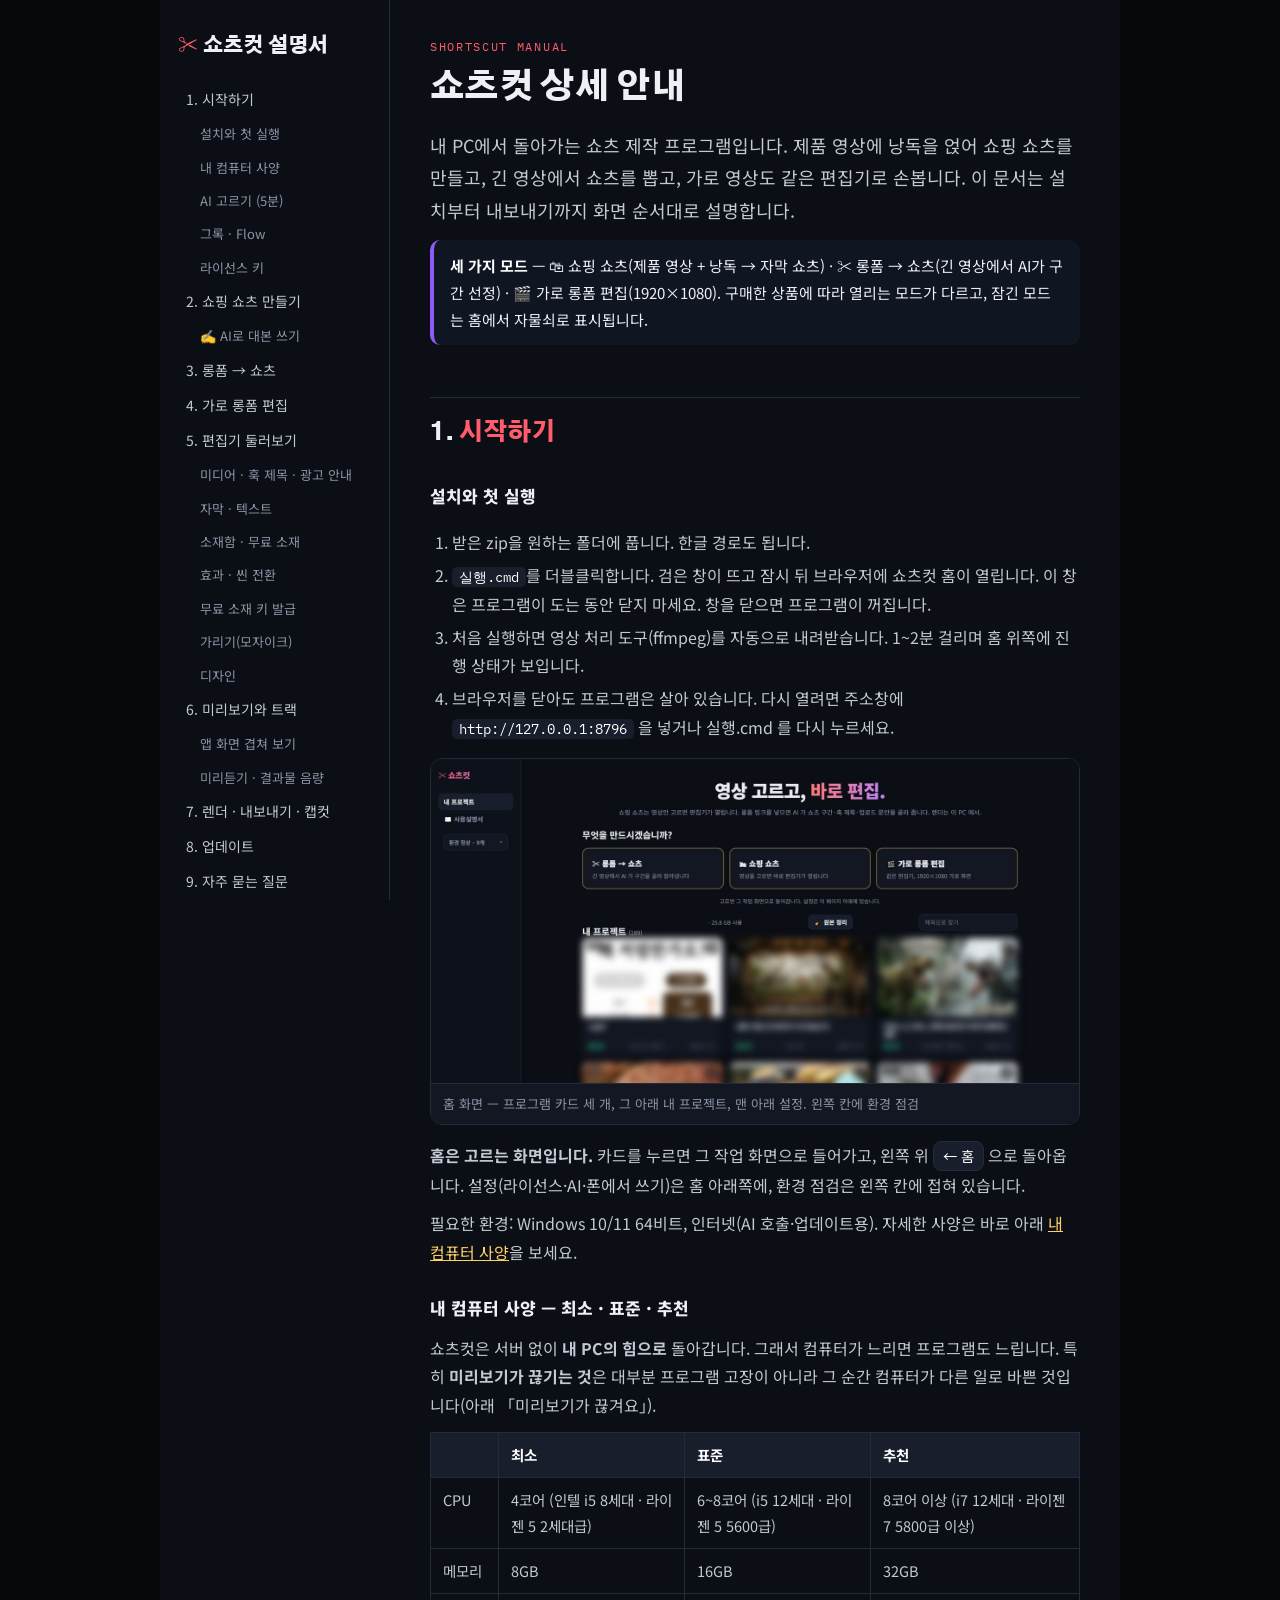
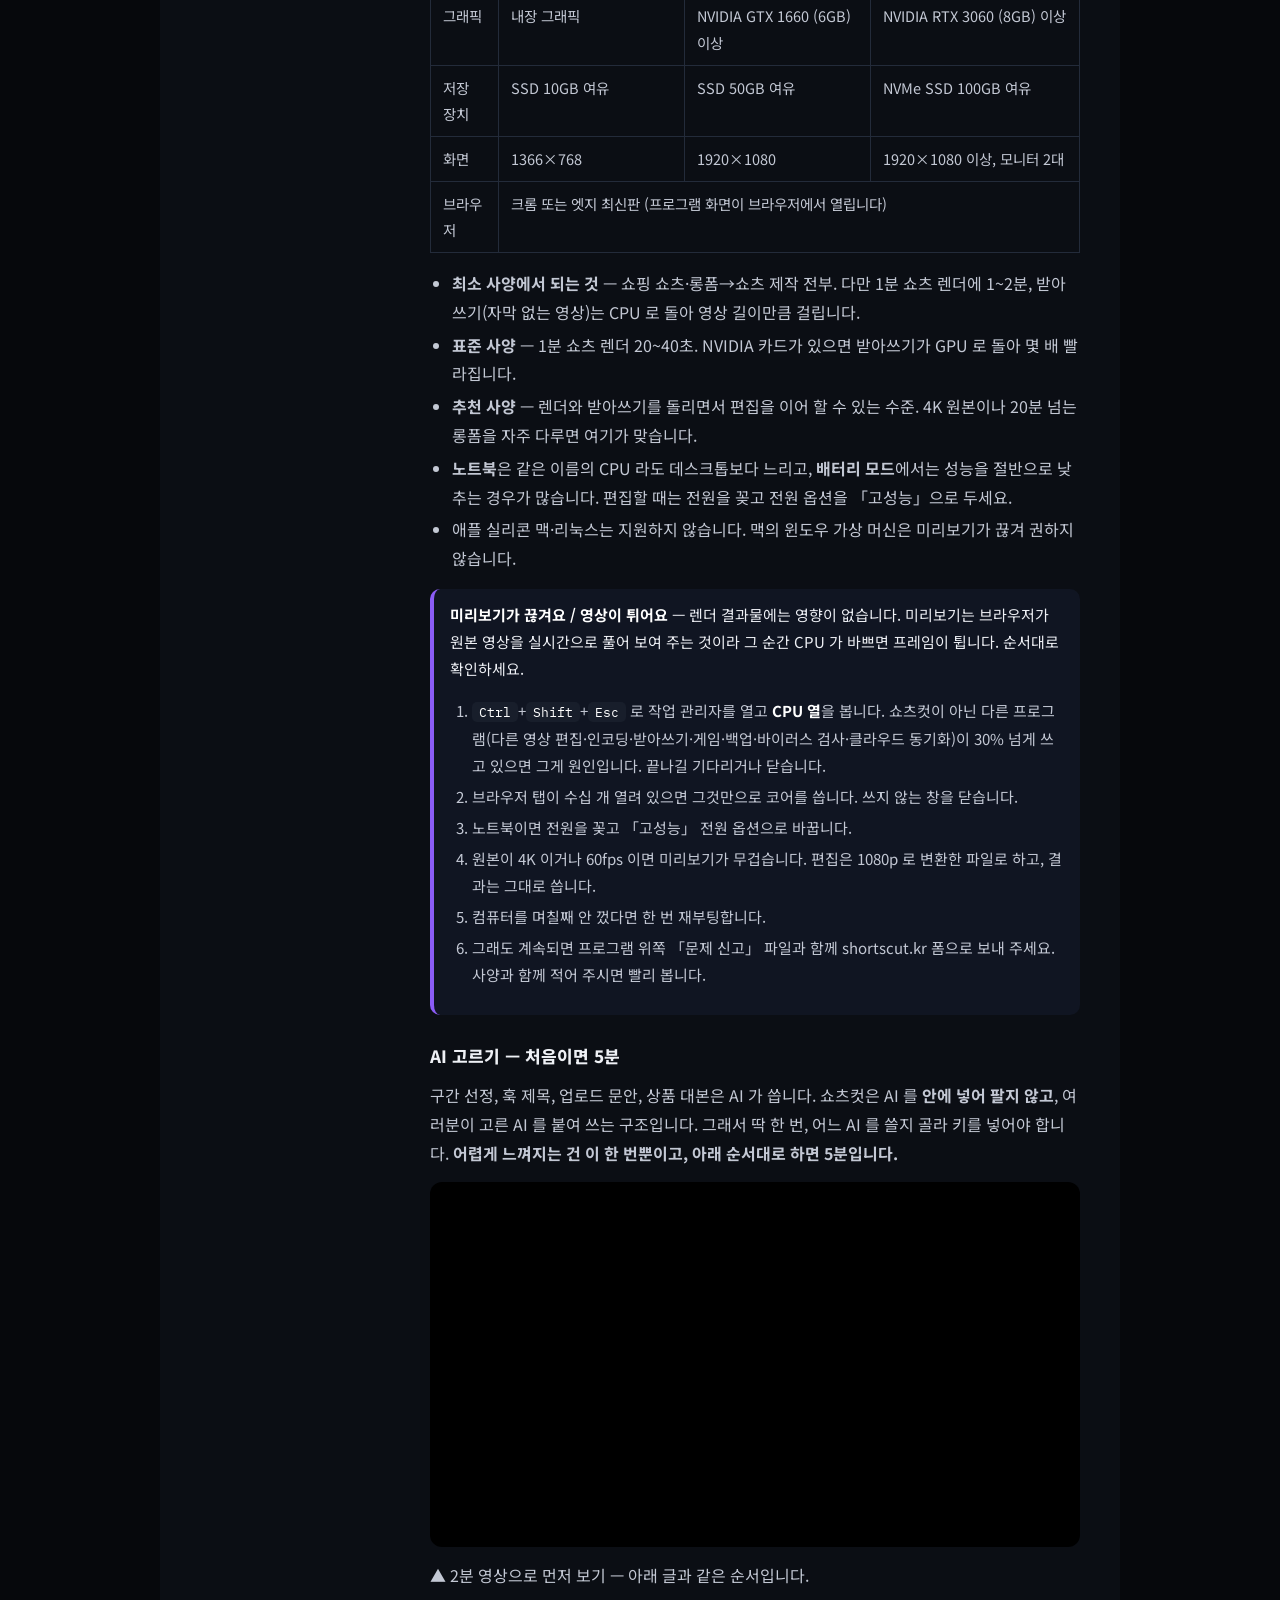
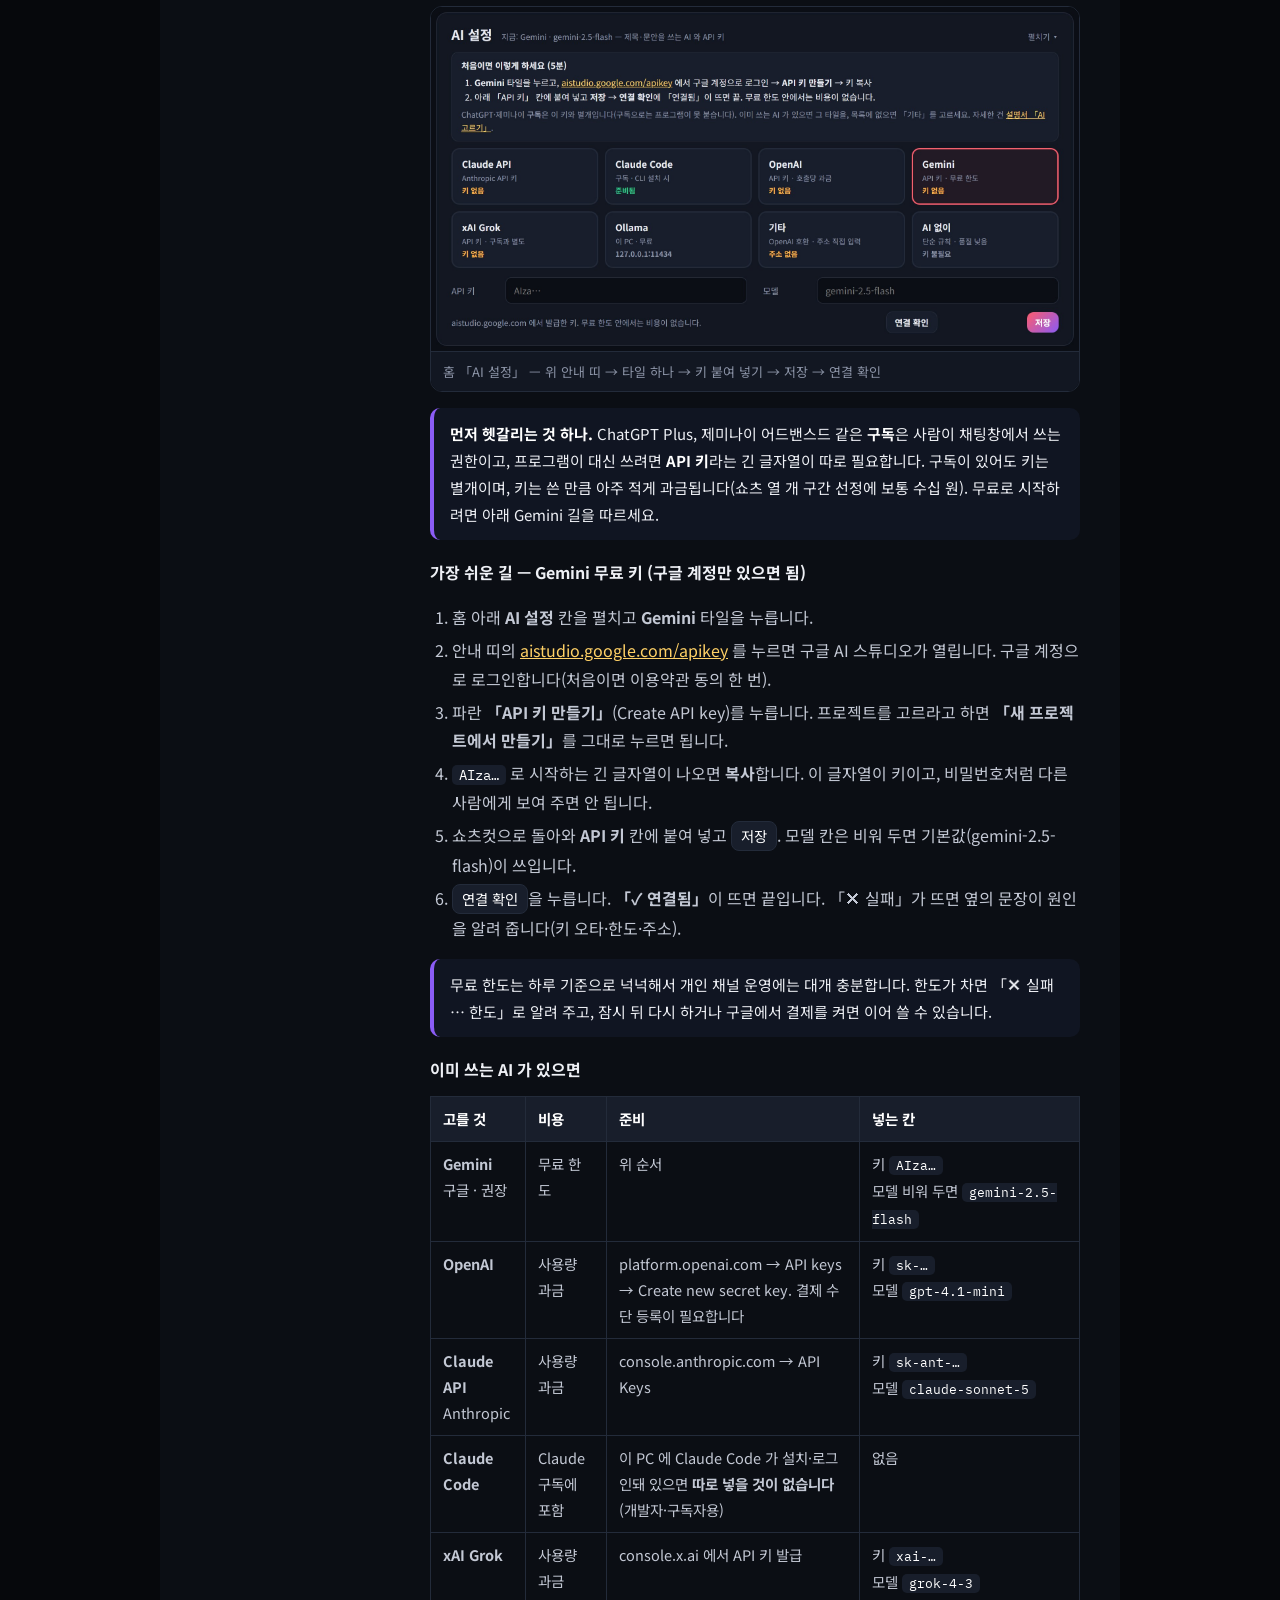
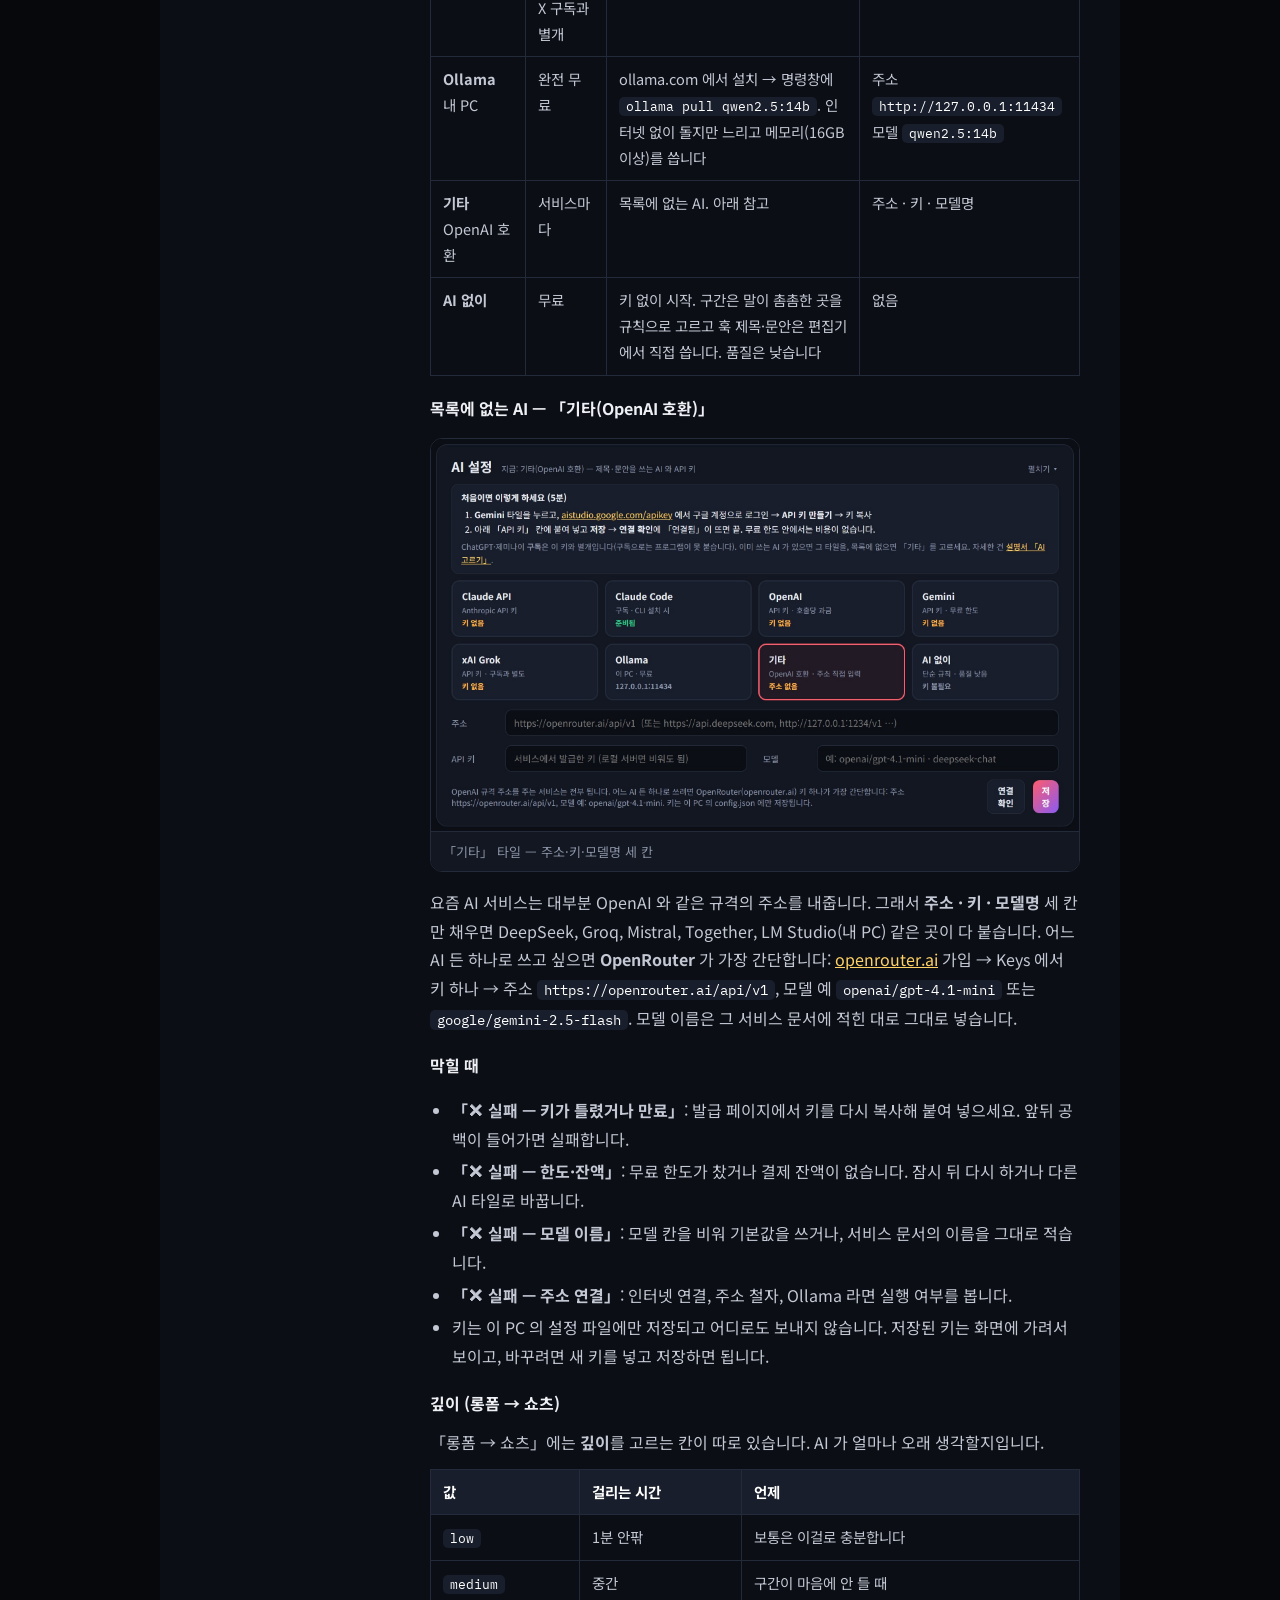
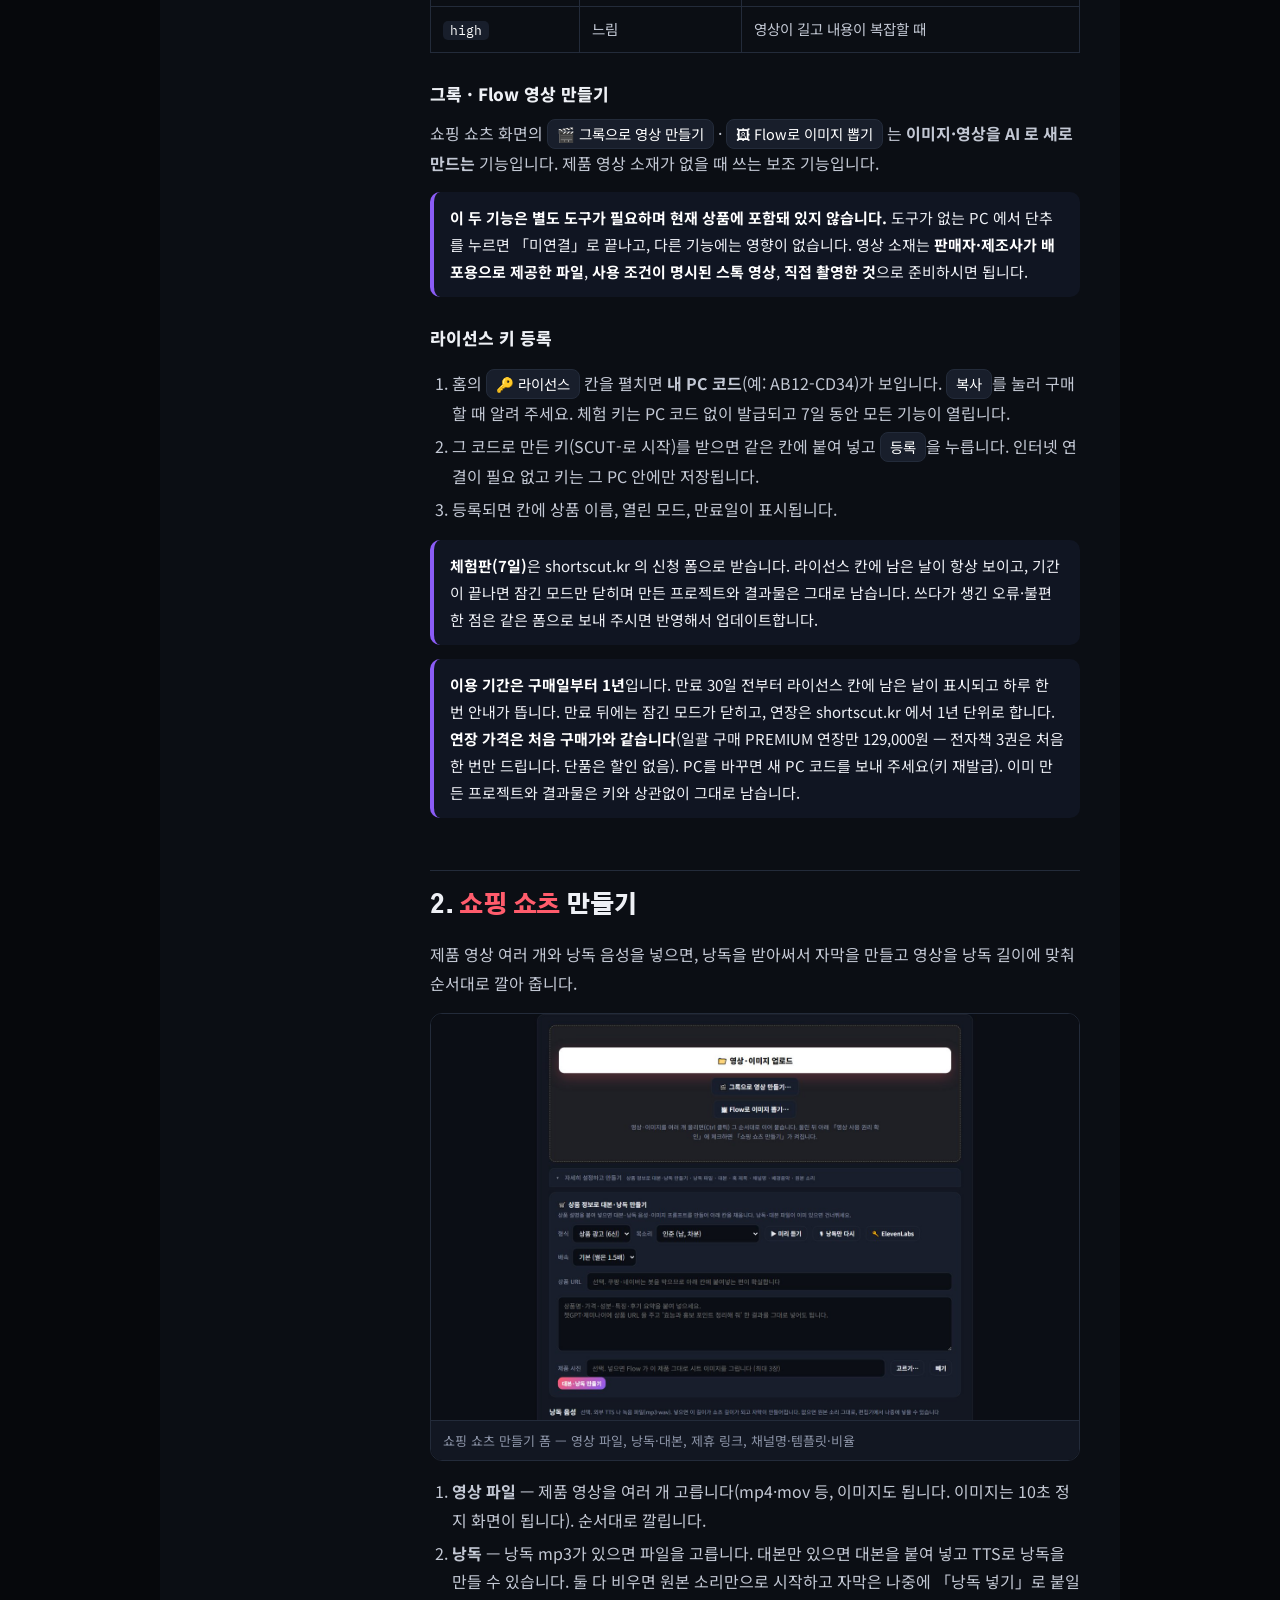
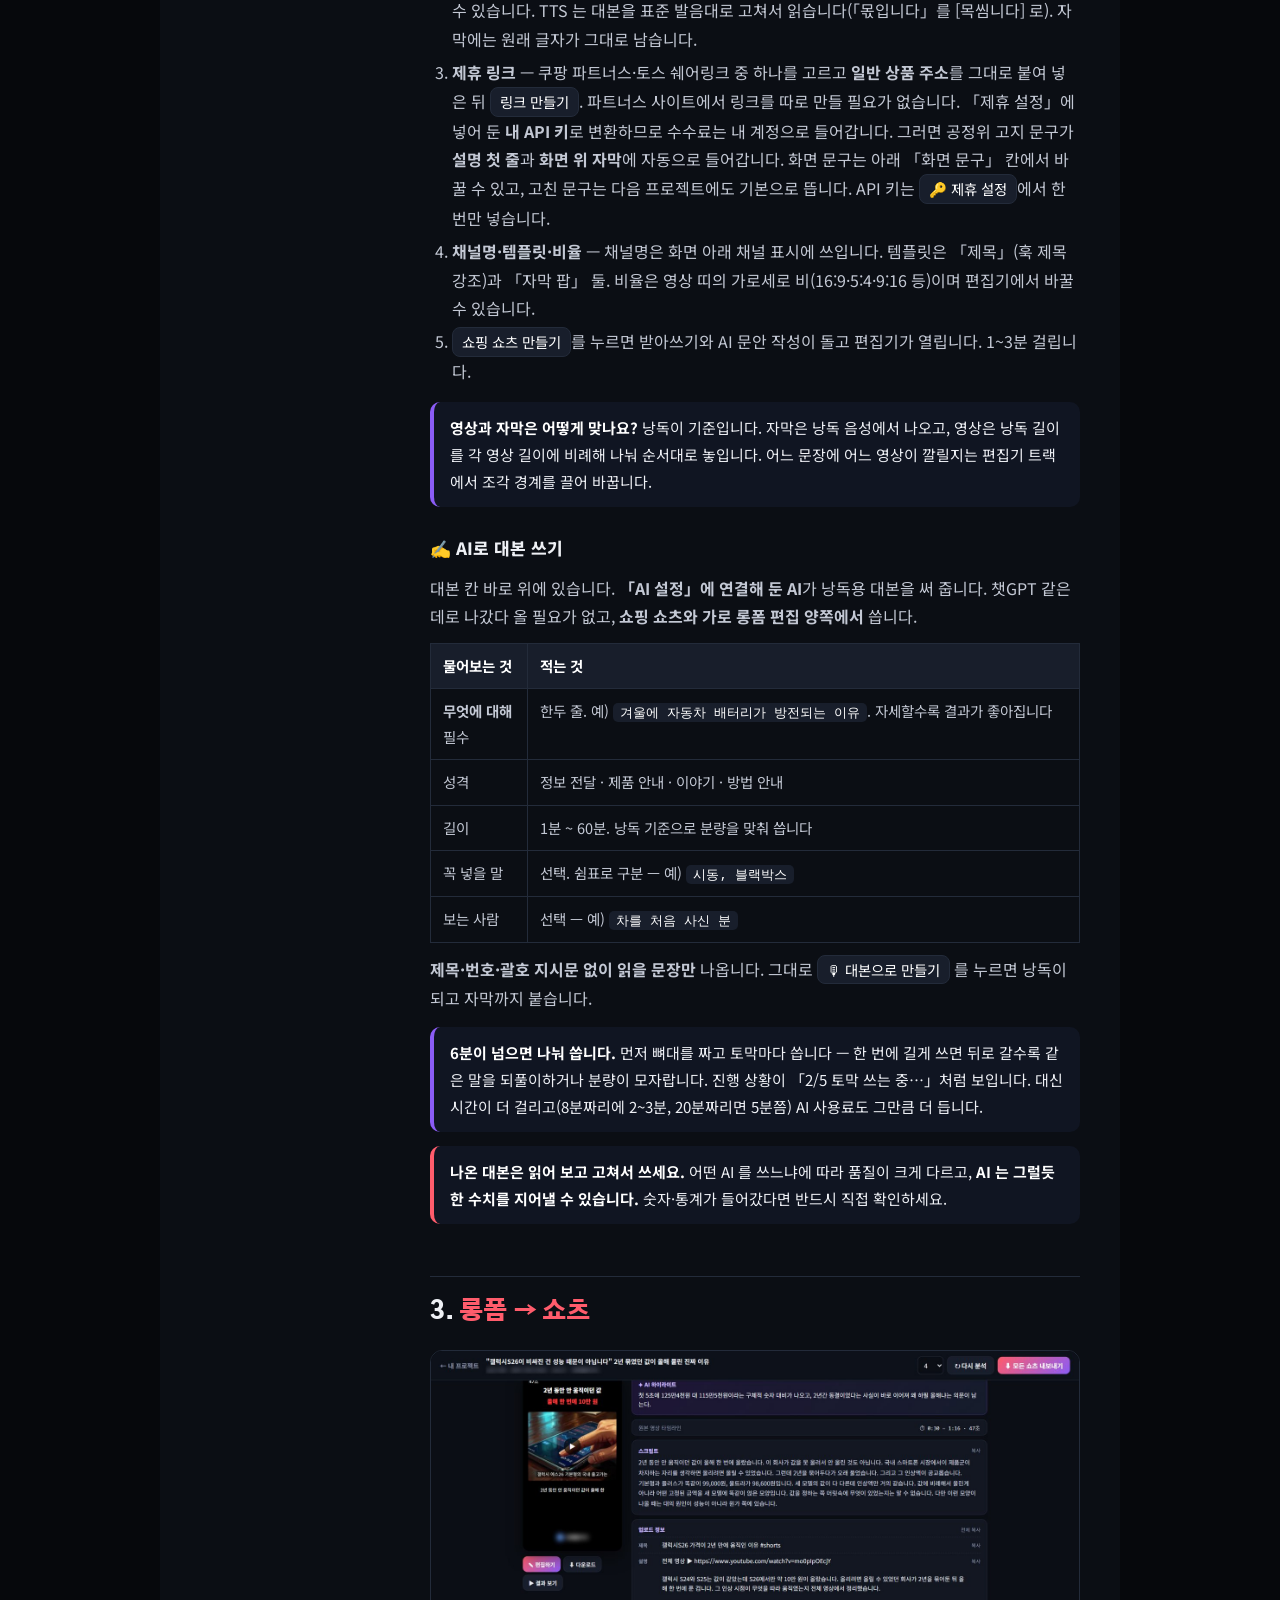
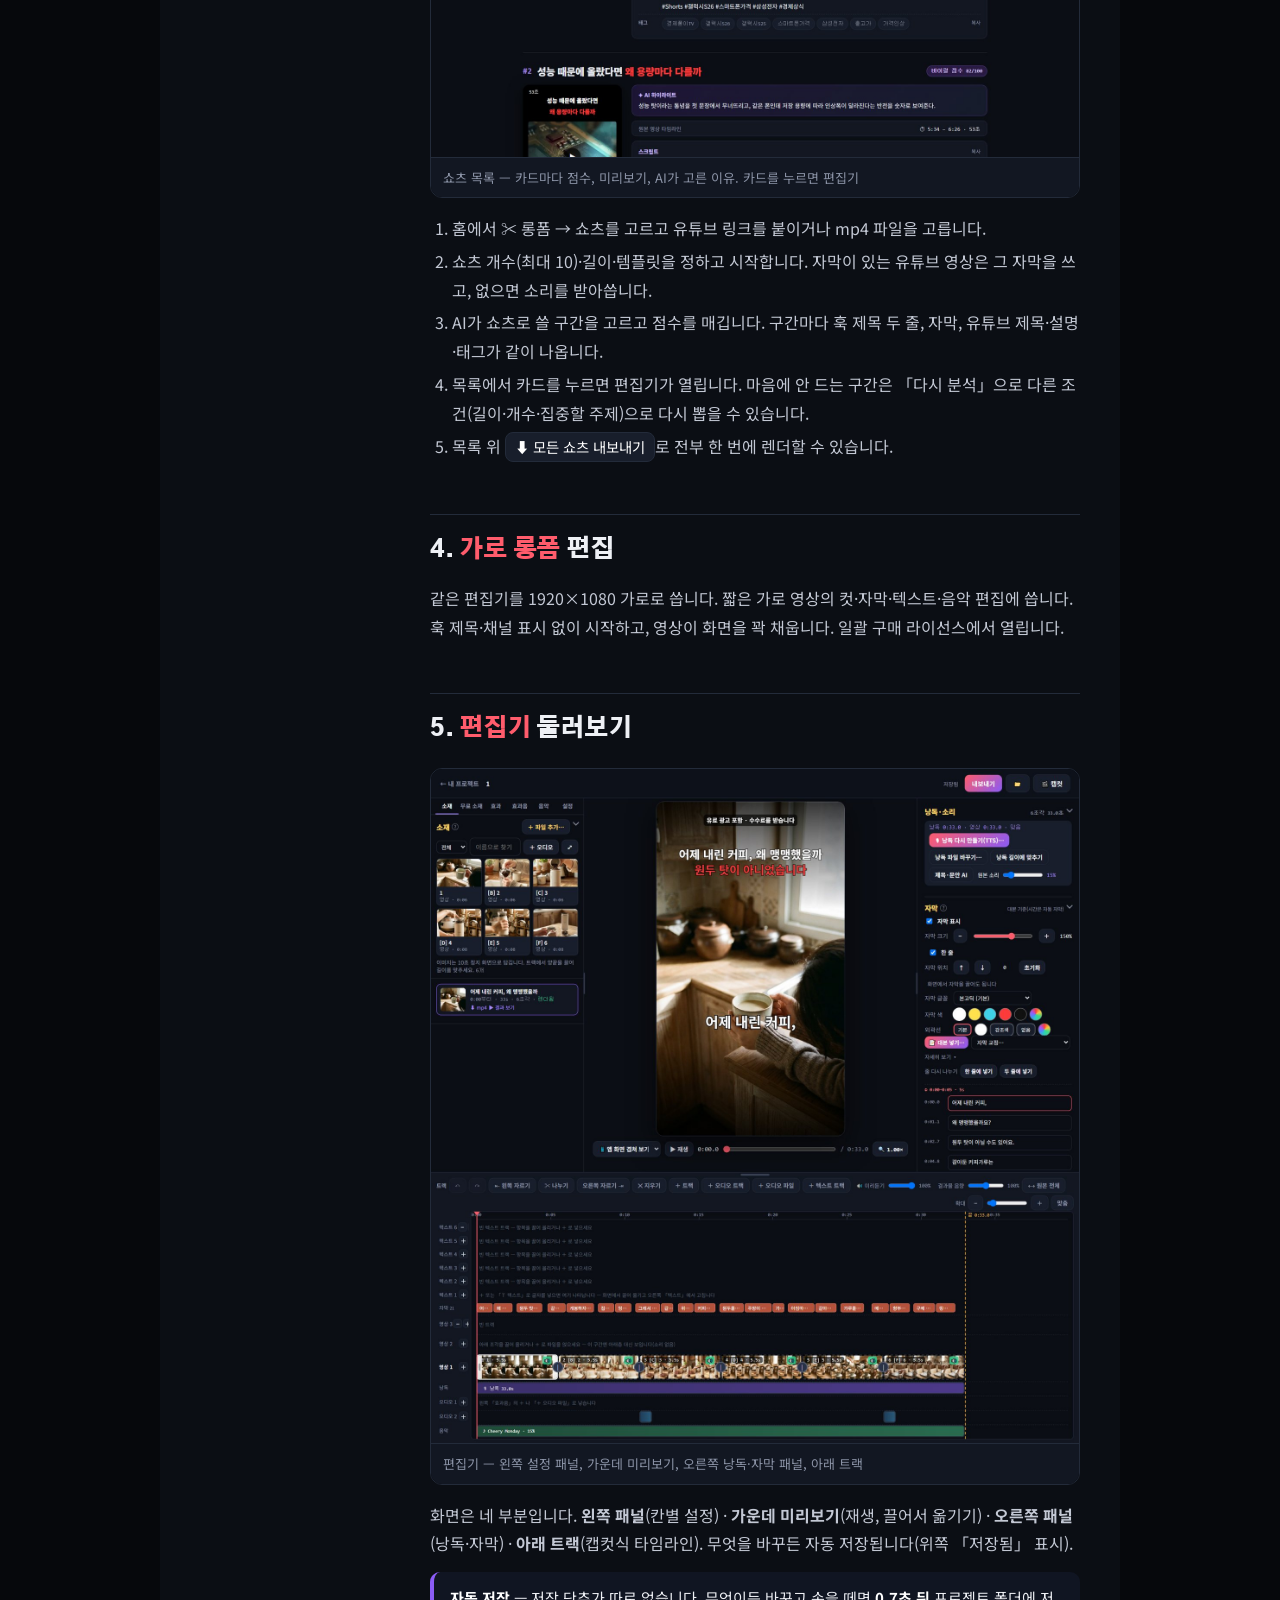
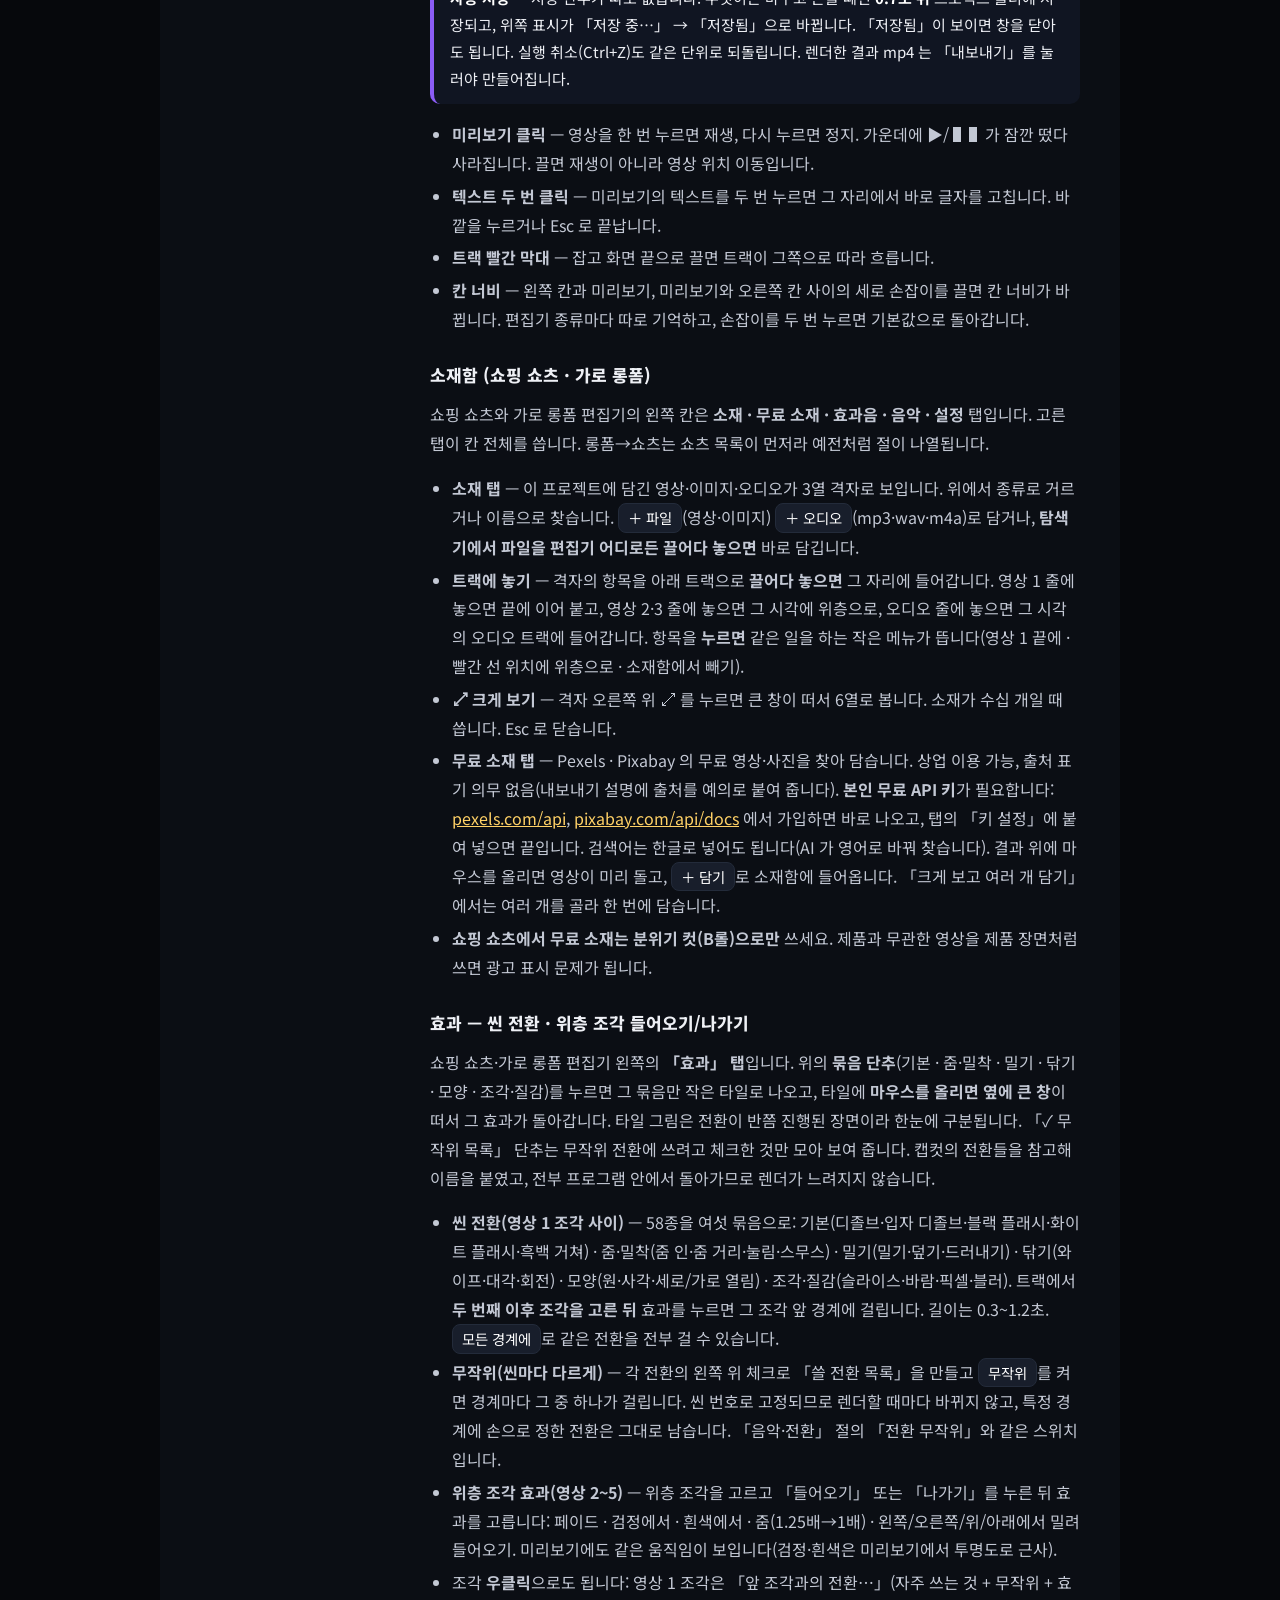
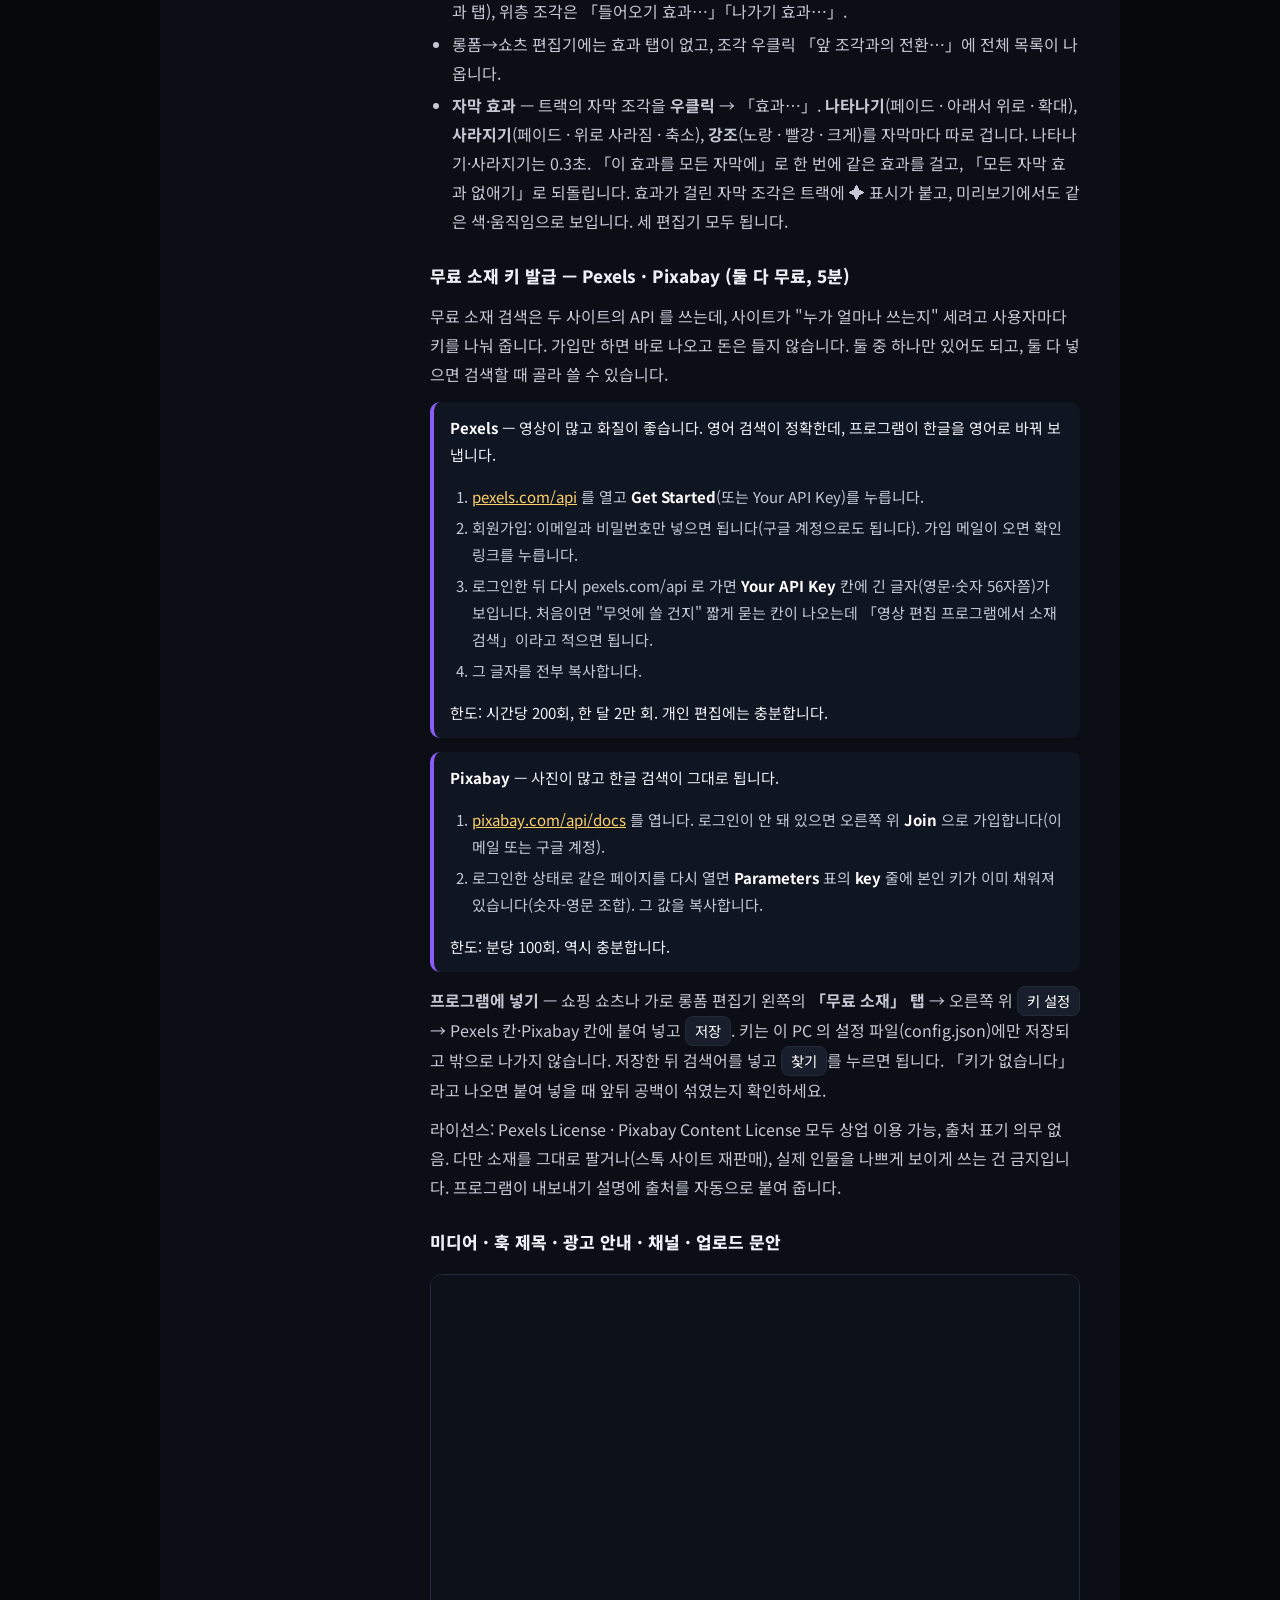
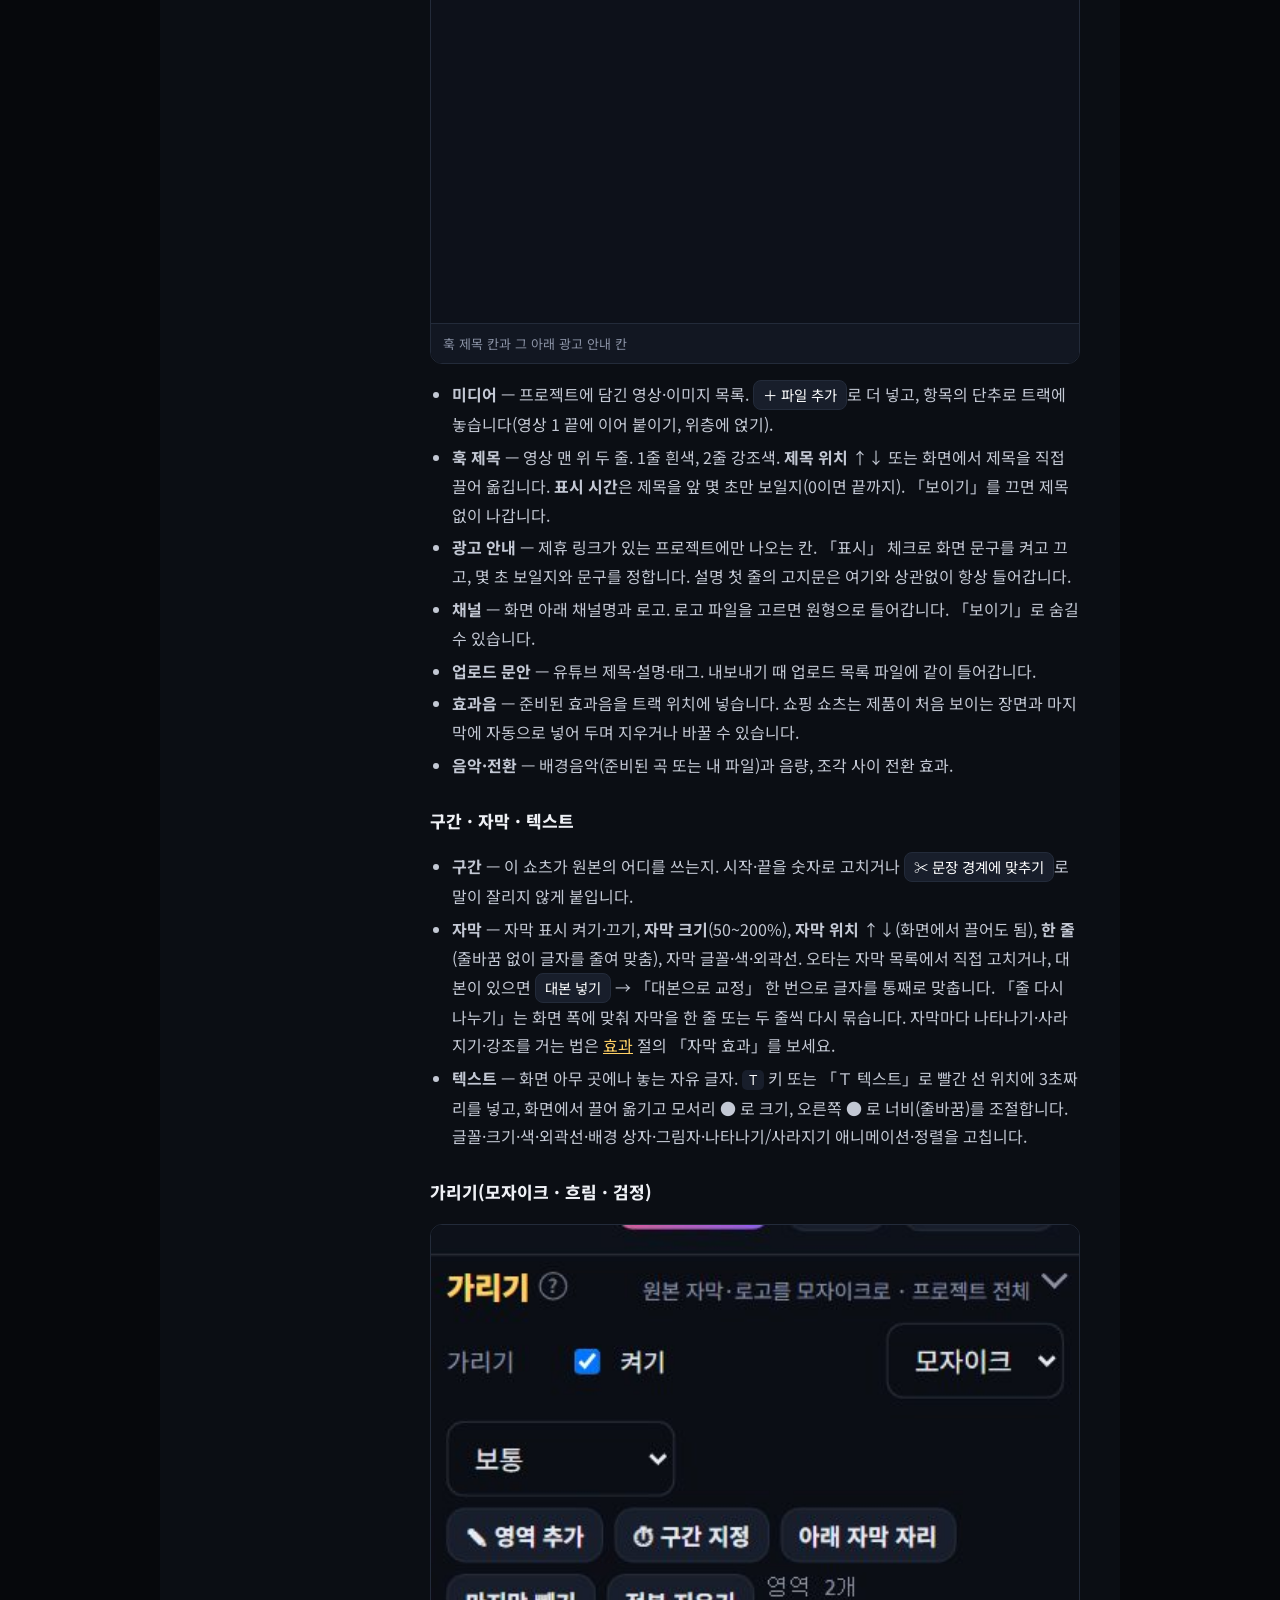
==== guide/index.html @ 068ddcf5 "히어로에 「편집기 열기」 단추(127.0.0.1:8796, 실행 여부 표시) Co-Authored-By: Claude Fable 5.1 <noreply@anthropic.com>" ====
<!doctype html>
<html lang="ko">
<head>
<meta charset="utf-8"><meta name="viewport" content="width=device-width, initial-scale=1"><meta name="google" content="notranslate">
<title>쇼츠컷 설명서 — 설치부터 내보내기까지</title>
<link rel="icon" href="/favicon.ico" sizes="any">
<link rel="icon" type="image/png" sizes="32x32" href="/favicon-32.png">
<link rel="icon" type="image/png" sizes="192x192" href="/icon-192.png">
<link rel="apple-touch-icon" href="/apple-touch-icon.png">
<meta name="description" content="쇼츠컷 ShortsCut 상세 안내. 설치, 라이선스, 쇼핑 쇼츠·롱폼→쇼츠 만들기, 편집기 각 칸, 가리기, 앱 화면 겹쳐 보기, 렌더와 내보내기, 자주 묻는 질문.">
<link rel="canonical" href="https://shortscut.kr/guide/">
<link rel="stylesheet" href="https://fonts.googleapis.com/css2?family=Gothic+A1:wght@800;900&family=Noto+Sans+KR:wght@400;500;700&family=IBM+Plex+Mono:wght@400;500&display=swap">
<style>
:root{--bg:#0b0e14;--bg2:#121722;--bg3:#181e2b;--line:#232b3a;--fg:#eef0f5;--fg2:#c3c8d4;--dim:#8b93a6;--acc:#ff5c6c;--acc2:#8b5cf6;--gold:#ffd166;--ok:#2ecf8e;
--mono:"IBM Plex Mono",Consolas,monospace;--sans:"Noto Sans KR","Malgun Gothic",sans-serif;--disp:"Gothic A1","Noto Sans KR",sans-serif}
*{box-sizing:border-box}body{margin:0;background:#06080c;color:var(--fg);font-family:var(--sans);font-size:16px;line-height:1.8;-webkit-font-smoothing:antialiased}
a{color:var(--gold)}.wrap{max-width:960px;margin:0 auto;background:var(--bg);display:grid;grid-template-columns:230px 1fr;min-height:100vh}
nav{border-right:1px solid var(--line);padding:28px 18px;position:sticky;top:0;height:100vh;overflow:auto;font-size:14px}
nav .brand{font-family:var(--disp);font-weight:900;font-size:20px;margin-bottom:18px}nav .brand i{font-style:normal;color:var(--acc)}
nav a{display:block;color:var(--fg2);text-decoration:none;padding:5px 8px;border-radius:8px}nav a:hover{background:var(--bg3);color:#fff}nav a.sub{padding-left:22px;font-size:13px;color:var(--dim)}
main{padding:36px 40px 80px;min-width:0}h1{font-family:var(--disp);font-size:34px;font-weight:900;letter-spacing:-.02em;margin:0 0 6px}
h2{font-family:var(--disp);font-size:24px;font-weight:900;margin:52px 0 12px;padding-top:14px;border-top:1px solid var(--line);letter-spacing:-.01em}h2 em{font-style:normal;color:var(--acc)}
h3{font-size:17px;font-weight:800;margin:26px 0 8px}p{margin:10px 0;color:var(--fg2)}ul,ol{color:var(--fg2);padding-left:22px}li{margin:4px 0}
.lead{font-size:18px;color:var(--fg2)}.eyebrow{font-family:var(--mono);font-size:12px;letter-spacing:.14em;color:var(--acc);text-transform:uppercase}
.shot{border:1px solid var(--line);border-radius:12px;overflow:hidden;margin:16px 0;background:#000}.shot img{display:block;width:100%}.cap{font-size:13px;color:var(--dim);padding:8px 12px;border-top:1px solid var(--line);background:var(--bg2)}
.note{background:#101522;border-left:4px solid var(--acc2);border-radius:10px;padding:12px 16px;margin:14px 0;font-size:15px}.note.warn{border-left-color:var(--acc)}.note b{color:#fff}
table{border-collapse:collapse;width:100%;font-size:14.5px;margin:12px 0}th,td{border:1px solid var(--line);padding:9px 12px;text-align:left;vertical-align:top}th{background:var(--bg3);color:#fff;font-weight:700}td{color:var(--fg2)}
kbd,code{font-family:var(--mono);font-size:.88em;background:var(--bg3);padding:1px 7px;border-radius:5px;color:#fff}
.btn{display:inline-block;background:var(--bg3);border:1px solid var(--line);border-radius:8px;padding:1px 9px;font-size:.9em;color:#fff;white-space:nowrap}
.foot{margin-top:60px;padding-top:18px;border-top:1px solid var(--line);font-size:13px;color:var(--dim);font-family:var(--mono)}
details{background:var(--bg2);border:1px solid var(--line);border-radius:10px;padding:10px 16px;margin:8px 0}summary{cursor:pointer;font-weight:700;color:#fff}details p{margin:8px 0 2px}
@media(max-width:820px){.wrap{grid-template-columns:1fr}nav{position:static;height:auto;border-right:0;border-bottom:1px solid var(--line)}main{padding:24px 18px 60px}}
</style>
<style>
.legalfoot{margin-top:26px;padding-top:20px;border-top:1px solid #232b3a;
  font:400 13px/1.95 "Noto Sans KR","Malgun Gothic",sans-serif;color:#8b93a6;letter-spacing:0}
.legalfoot b{color:#c3c8d4;font-weight:700}
.legalfoot a{color:#ffd166;text-decoration:none}
.legalfoot a:hover{text-decoration:underline}
.legalfoot .todo{color:#ff8a95;background:rgba(255,92,108,.12);
  border:1px dashed rgba(255,92,108,.5);border-radius:6px;padding:1px 7px;font-size:12px}
</style></head>
<body translate="no"><div class="wrap">
<nav>
  <div class="brand"><i>✂</i> 쇼츠컷 설명서</div>
  <a href="#start">1. 시작하기</a><a class="sub" href="#install">설치와 첫 실행</a><a class="sub" href="#spec">내 컴퓨터 사양</a><a class="sub" href="#ai">AI 고르기 (5분)</a><a class="sub" href="#genai">그록 · Flow</a><a class="sub" href="#license">라이선스 키</a>
  <a href="#shop">2. 쇼핑 쇼츠 만들기</a><a class="sub" href="#scriptai">✍ AI로 대본 쓰기</a>
  <a href="#long">3. 롱폼 → 쇼츠</a>
  <a href="#wide">4. 가로 롱폼 편집</a>
  <a href="#editor">5. 편집기 둘러보기</a><a class="sub" href="#p-media">미디어 · 훅 제목 · 광고 안내</a><a class="sub" href="#p-sub">자막 · 텍스트</a><a class="sub" href="#p-bin">소재함 · 무료 소재</a><a class="sub" href="#p-fx">효과 · 씬 전환</a><a class="sub" href="#stock-key">무료 소재 키 발급</a><a class="sub" href="#p-mask">가리기(모자이크)</a><a class="sub" href="#p-design">디자인</a>
  <a href="#preview">6. 미리보기와 트랙</a><a class="sub" href="#safezone">앱 화면 겹쳐 보기</a><a class="sub" href="#volume">미리듣기 · 결과물 음량</a>
  <a href="#render">7. 렌더 · 내보내기 · 캡컷</a>
  <a href="#update">8. 업데이트</a>
  <a href="#faq">9. 자주 묻는 질문</a>
  <a href="#rules">10. 꼭 지킬 것</a>
  <p style="margin-top:22px"><a href="../">← 쇼츠컷 소개로</a></p>
</nav>
<main>
<div class="eyebrow">ShortsCut Manual</div>
<h1>쇼츠컷 상세 안내</h1>
<p class="lead">내 PC에서 돌아가는 쇼츠 제작 프로그램입니다. 제품 영상에 낭독을 얹어 쇼핑 쇼츠를 만들고, 긴 영상에서 쇼츠를 뽑고, 가로 영상도 같은 편집기로 손봅니다. 이 문서는 설치부터 내보내기까지 화면 순서대로 설명합니다.</p>
<div class="note"><b>세 가지 모드</b> — 🛍 쇼핑 쇼츠(제품 영상 + 낭독 → 자막 쇼츠) · ✂ 롱폼 → 쇼츠(긴 영상에서 AI가 구간 선정) · 🎬 가로 롱폼 편집(1920×1080). 구매한 상품에 따라 열리는 모드가 다르고, 잠긴 모드는 홈에서 자물쇠로 표시됩니다.</div>

<h2 id="start">1. <em>시작하기</em></h2>
<h3 id="install">설치와 첫 실행</h3>
<ol>
<li>받은 zip을 원하는 폴더에 풉니다. 한글 경로도 됩니다.</li>
<li><code>실행.cmd</code>를 더블클릭합니다. 검은 창이 뜨고 잠시 뒤 브라우저에 쇼츠컷 홈이 열립니다. 이 창은 프로그램이 도는 동안 닫지 마세요. 창을 닫으면 프로그램이 꺼집니다.</li>
<li>처음 실행하면 영상 처리 도구(ffmpeg)를 자동으로 내려받습니다. 1~2분 걸리며 홈 위쪽에 진행 상태가 보입니다.</li>
<li>브라우저를 닫아도 프로그램은 살아 있습니다. 다시 열려면 주소창에 <code>http://127.0.0.1:8796</code> 을 넣거나 실행.cmd 를 다시 누르세요.</li>
</ol>
<div class="shot"><img src="img/01_home.jpg" alt="홈 화면 — 프로그램 카드 세 개, 그 아래 내 프로젝트, 맨 아래 설정. 왼쪽 칸에 환경 점검" loading="lazy"><div class="cap">홈 화면 — 프로그램 카드 세 개, 그 아래 내 프로젝트, 맨 아래 설정. 왼쪽 칸에 환경 점검</div></div>
<p><b>홈은 고르는 화면입니다.</b> 카드를 누르면 그 작업 화면으로 들어가고, 왼쪽 위 <span class="btn">← 홈</span> 으로 돌아옵니다. 설정(라이선스·AI·폰에서 쓰기)은 홈 아래쪽에, 환경 점검은 왼쪽 칸에 접혀 있습니다.</p>
<p>필요한 환경: Windows 10/11 64비트, 인터넷(AI 호출·업데이트용). 자세한 사양은 바로 아래 <a href="#spec">내 컴퓨터 사양</a>을 보세요.</p>

<h3 id="spec">내 컴퓨터 사양 — 최소 · 표준 · 추천</h3>
<p>쇼츠컷은 서버 없이 <b>내 PC의 힘으로</b> 돌아갑니다. 그래서 컴퓨터가 느리면 프로그램도 느립니다. 특히 <b>미리보기가 끊기는 것</b>은 대부분 프로그램 고장이 아니라 그 순간 컴퓨터가 다른 일로 바쁜 것입니다(아래 「미리보기가 끊겨요」).</p>
<table>
<tr><th></th><th>최소</th><th>표준</th><th>추천</th></tr>
<tr><td>CPU</td><td>4코어 (인텔 i5 8세대 · 라이젠 5 2세대급)</td><td>6~8코어 (i5 12세대 · 라이젠 5 5600급)</td><td>8코어 이상 (i7 12세대 · 라이젠 7 5800급 이상)</td></tr>
<tr><td>메모리</td><td>8GB</td><td>16GB</td><td>32GB</td></tr>
<tr><td>그래픽</td><td>내장 그래픽</td><td>NVIDIA GTX 1660 (6GB) 이상</td><td>NVIDIA RTX 3060 (8GB) 이상</td></tr>
<tr><td>저장 장치</td><td>SSD 10GB 여유</td><td>SSD 50GB 여유</td><td>NVMe SSD 100GB 여유</td></tr>
<tr><td>화면</td><td>1366×768</td><td>1920×1080</td><td>1920×1080 이상, 모니터 2대</td></tr>
<tr><td>브라우저</td><td colspan="3">크롬 또는 엣지 최신판 (프로그램 화면이 브라우저에서 열립니다)</td></tr>
</table>
<ul>
<li><b>최소 사양에서 되는 것</b> — 쇼핑 쇼츠·롱폼→쇼츠 제작 전부. 다만 1분 쇼츠 렌더에 1~2분, 받아쓰기(자막 없는 영상)는 CPU 로 돌아 영상 길이만큼 걸립니다.</li>
<li><b>표준 사양</b> — 1분 쇼츠 렌더 20~40초. NVIDIA 카드가 있으면 받아쓰기가 GPU 로 돌아 몇 배 빨라집니다.</li>
<li><b>추천 사양</b> — 렌더와 받아쓰기를 돌리면서 편집을 이어 할 수 있는 수준. 4K 원본이나 20분 넘는 롱폼을 자주 다루면 여기가 맞습니다.</li>
<li><b>노트북</b>은 같은 이름의 CPU 라도 데스크톱보다 느리고, <b>배터리 모드</b>에서는 성능을 절반으로 낮추는 경우가 많습니다. 편집할 때는 전원을 꽂고 전원 옵션을 「고성능」으로 두세요.</li>
<li>애플 실리콘 맥·리눅스는 지원하지 않습니다. 맥의 윈도우 가상 머신은 미리보기가 끊겨 권하지 않습니다.</li>
</ul>
<div class="note"><b>미리보기가 끊겨요 / 영상이 튀어요</b> — 렌더 결과물에는 영향이 없습니다. 미리보기는 브라우저가 원본 영상을 실시간으로 풀어 보여 주는 것이라 그 순간 CPU 가 바쁘면 프레임이 튑니다. 순서대로 확인하세요.
<ol>
<li><kbd>Ctrl</kbd>+<kbd>Shift</kbd>+<kbd>Esc</kbd> 로 작업 관리자를 열고 <b>CPU 열</b>을 봅니다. 쇼츠컷이 아닌 다른 프로그램(다른 영상 편집·인코딩·받아쓰기·게임·백업·바이러스 검사·클라우드 동기화)이 30% 넘게 쓰고 있으면 그게 원인입니다. 끝나길 기다리거나 닫습니다.</li>
<li>브라우저 탭이 수십 개 열려 있으면 그것만으로 코어를 씁니다. 쓰지 않는 창을 닫습니다.</li>
<li>노트북이면 전원을 꽂고 「고성능」 전원 옵션으로 바꿉니다.</li>
<li>원본이 4K 이거나 60fps 이면 미리보기가 무겁습니다. 편집은 1080p 로 변환한 파일로 하고, 결과는 그대로 씁니다.</li>
<li>컴퓨터를 며칠째 안 껐다면 한 번 재부팅합니다.</li>
<li>그래도 계속되면 프로그램 위쪽 「문제 신고」 파일과 함께 shortscut.kr 폼으로 보내 주세요. 사양과 함께 적어 주시면 빨리 봅니다.</li>
</ol></div>

<h3 id="ai">AI 고르기 — 처음이면 5분</h3>
<p>구간 선정, 훅 제목, 업로드 문안, 상품 대본은 AI 가 씁니다. 쇼츠컷은 AI 를 <b>안에 넣어 팔지 않고</b>, 여러분이 고른 AI 를 붙여 쓰는 구조입니다. 그래서 딱 한 번, 어느 AI 를 쓸지 골라 키를 넣어야 합니다. <b>어렵게 느껴지는 건 이 한 번뿐이고, 아래 순서대로 하면 5분입니다.</b></p>
<div style="aspect-ratio:16/9;max-width:860px;border-radius:12px;overflow:hidden;background:#000;margin:14px 0"><iframe src="https://www.youtube-nocookie.com/embed/_qJywpuD7jU?rel=0" title="AI 설정, 처음이면 5분" loading="lazy" allow="accelerometer; autoplay; clipboard-write; encrypted-media; gyroscope; picture-in-picture" allowfullscreen style="width:100%;height:100%;border:0;display:block"></iframe></div>
<p class="small dim">▲ 2분 영상으로 먼저 보기 — 아래 글과 같은 순서입니다.</p>
<div class="shot"><img src="img/09_ai.jpg" alt="홈 「AI 설정」 — 위 안내 띠 → 타일 하나 → 키 붙여 넣기 → 저장 → 연결 확인" loading="lazy"><div class="cap">홈 「AI 설정」 — 위 안내 띠 → 타일 하나 → 키 붙여 넣기 → 저장 → 연결 확인</div></div>

<div class="note"><b>먼저 헷갈리는 것 하나.</b> ChatGPT Plus, 제미나이 어드밴스드 같은 <b>구독</b>은 사람이 채팅창에서 쓰는 권한이고, 프로그램이 대신 쓰려면 <b>API 키</b>라는 긴 글자열이 따로 필요합니다. 구독이 있어도 키는 별개이며, 키는 쓴 만큼 아주 적게 과금됩니다(쇼츠 열 개 구간 선정에 보통 수십 원). 무료로 시작하려면 아래 Gemini 길을 따르세요.</div>

<h4 style="margin:18px 0 6px">가장 쉬운 길 — Gemini 무료 키 (구글 계정만 있으면 됨)</h4>
<ol>
<li>홈 아래 <b>AI 설정</b> 칸을 펼치고 <b>Gemini</b> 타일을 누릅니다.</li>
<li>안내 띠의 <a href="https://aistudio.google.com/apikey" target="_blank" rel="noopener">aistudio.google.com/apikey</a> 를 누르면 구글 AI 스튜디오가 열립니다. 구글 계정으로 로그인합니다(처음이면 이용약관 동의 한 번).</li>
<li>파란 <b>「API 키 만들기」</b>(Create API key)를 누릅니다. 프로젝트를 고르라고 하면 <b>「새 프로젝트에서 만들기」</b>를 그대로 누르면 됩니다.</li>
<li><code>AIza…</code> 로 시작하는 긴 글자열이 나오면 <b>복사</b>합니다. 이 글자열이 키이고, 비밀번호처럼 다른 사람에게 보여 주면 안 됩니다.</li>
<li>쇼츠컷으로 돌아와 <b>API 키</b> 칸에 붙여 넣고 <span class="btn">저장</span>. 모델 칸은 비워 두면 기본값(gemini-2.5-flash)이 쓰입니다.</li>
<li><span class="btn">연결 확인</span>을 누릅니다. <b>「✓ 연결됨」</b>이 뜨면 끝입니다. 「✕ 실패」가 뜨면 옆의 문장이 원인을 알려 줍니다(키 오타·한도·주소).</li>
</ol>
<div class="note">무료 한도는 하루 기준으로 넉넉해서 개인 채널 운영에는 대개 충분합니다. 한도가 차면 「✕ 실패 … 한도」로 알려 주고, 잠시 뒤 다시 하거나 구글에서 결제를 켜면 이어 쓸 수 있습니다.</div>

<h4 style="margin:18px 0 6px">이미 쓰는 AI 가 있으면</h4>
<table><tr><th>고를 것</th><th>비용</th><th>준비</th><th>넣는 칸</th></tr>
<tr><td><b>Gemini</b><br><span class="dim">구글 · 권장</span></td><td>무료 한도</td><td>위 순서</td><td>키 <code>AIza…</code><br>모델 비워 두면 <code>gemini-2.5-flash</code></td></tr>
<tr><td><b>OpenAI</b></td><td>사용량 과금</td><td>platform.openai.com → API keys → Create new secret key. 결제 수단 등록이 필요합니다</td><td>키 <code>sk-…</code><br>모델 <code>gpt-4.1-mini</code></td></tr>
<tr><td><b>Claude API</b><br><span class="dim">Anthropic</span></td><td>사용량 과금</td><td>console.anthropic.com → API Keys</td><td>키 <code>sk-ant-…</code><br>모델 <code>claude-sonnet-5</code></td></tr>
<tr><td><b>Claude Code</b></td><td>Claude 구독에 포함</td><td>이 PC 에 Claude Code 가 설치·로그인돼 있으면 <b>따로 넣을 것이 없습니다</b>(개발자·구독자용)</td><td>없음</td></tr>
<tr><td><b>xAI Grok</b></td><td>사용량 과금<br><span class="dim">X 구독과 별개</span></td><td>console.x.ai 에서 API 키 발급</td><td>키 <code>xai-…</code><br>모델 <code>grok-4-3</code></td></tr>
<tr><td><b>Ollama</b><br><span class="dim">내 PC</span></td><td>완전 무료</td><td>ollama.com 에서 설치 → 명령창에 <code>ollama pull qwen2.5:14b</code>. 인터넷 없이 돌지만 느리고 메모리(16GB 이상)를 씁니다</td><td>주소 <code>http://127.0.0.1:11434</code><br>모델 <code>qwen2.5:14b</code></td></tr>
<tr><td><b>기타</b><br><span class="dim">OpenAI 호환</span></td><td>서비스마다</td><td>목록에 없는 AI. 아래 참고</td><td>주소 · 키 · 모델명</td></tr>
<tr><td><b>AI 없이</b></td><td>무료</td><td>키 없이 시작. 구간은 말이 촘촘한 곳을 규칙으로 고르고 훅 제목·문안은 편집기에서 직접 씁니다. 품질은 낮습니다</td><td>없음</td></tr>
</table>

<h4 style="margin:18px 0 6px">목록에 없는 AI — 「기타(OpenAI 호환)」</h4>
<div class="shot"><img src="img/10_ai_compat.jpg" alt="「기타」 타일 — 주소·키·모델명 세 칸" loading="lazy"><div class="cap">「기타」 타일 — 주소·키·모델명 세 칸</div></div>
<p>요즘 AI 서비스는 대부분 OpenAI 와 같은 규격의 주소를 내줍니다. 그래서 <b>주소 · 키 · 모델명</b> 세 칸만 채우면 DeepSeek, Groq, Mistral, Together, LM Studio(내 PC) 같은 곳이 다 붙습니다. 어느 AI 든 하나로 쓰고 싶으면 <b>OpenRouter</b> 가 가장 간단합니다: <a href="https://openrouter.ai" target="_blank" rel="noopener">openrouter.ai</a> 가입 → Keys 에서 키 하나 → 주소 <code>https://openrouter.ai/api/v1</code>, 모델 예 <code>openai/gpt-4.1-mini</code> 또는 <code>google/gemini-2.5-flash</code>. 모델 이름은 그 서비스 문서에 적힌 대로 그대로 넣습니다.</p>

<h4 style="margin:18px 0 6px">막힐 때</h4>
<ul>
<li><b>「✕ 실패 — 키가 틀렸거나 만료」</b>: 발급 페이지에서 키를 다시 복사해 붙여 넣으세요. 앞뒤 공백이 들어가면 실패합니다.</li>
<li><b>「✕ 실패 — 한도·잔액」</b>: 무료 한도가 찼거나 결제 잔액이 없습니다. 잠시 뒤 다시 하거나 다른 AI 타일로 바꿉니다.</li>
<li><b>「✕ 실패 — 모델 이름」</b>: 모델 칸을 비워 기본값을 쓰거나, 서비스 문서의 이름을 그대로 적습니다.</li>
<li><b>「✕ 실패 — 주소 연결」</b>: 인터넷 연결, 주소 철자, Ollama 라면 실행 여부를 봅니다.</li>
<li>키는 이 PC 의 설정 파일에만 저장되고 어디로도 보내지 않습니다. 저장된 키는 화면에 가려서 보이고, 바꾸려면 새 키를 넣고 저장하면 됩니다.</li>
</ul>

<h4 style="margin:18px 0 6px">깊이 (롱폼 → 쇼츠)</h4>
<p>「롱폼 → 쇼츠」에는 <b>깊이</b>를 고르는 칸이 따로 있습니다. AI 가 얼마나 오래 생각할지입니다.</p>
<table><tr><th>값</th><th>걸리는 시간</th><th>언제</th></tr>
<tr><td><code>low</code></td><td>1분 안팎</td><td>보통은 이걸로 충분합니다</td></tr>
<tr><td><code>medium</code></td><td>중간</td><td>구간이 마음에 안 들 때</td></tr>
<tr><td><code>high</code></td><td>느림</td><td>영상이 길고 내용이 복잡할 때</td></tr></table>

<h3 id="genai">그록 · Flow 영상 만들기</h3>
<p>쇼핑 쇼츠 화면의 <span class="btn">🎬 그록으로 영상 만들기</span> · <span class="btn">🖼 Flow로 이미지 뽑기</span> 는 <b>이미지·영상을 AI 로 새로 만드는</b> 기능입니다. 제품 영상 소재가 없을 때 쓰는 보조 기능입니다.</p>
<div class="note"><b>이 두 기능은 별도 도구가 필요하며 현재 상품에 포함돼 있지 않습니다.</b> 도구가 없는 PC 에서 단추를 누르면 「미연결」로 끝나고, 다른 기능에는 영향이 없습니다. 영상 소재는 <b>판매자·제조사가 배포용으로 제공한 파일</b>, <b>사용 조건이 명시된 스톡 영상</b>, <b>직접 촬영한 것</b>으로 준비하시면 됩니다.</div>

<h3 id="license">라이선스 키 등록</h3>
<ol>
<li>홈의 <span class="btn">🔑 라이선스</span> 칸을 펼치면 <b>내 PC 코드</b>(예: AB12-CD34)가 보입니다. <span class="btn">복사</span>를 눌러 구매할 때 알려 주세요. 체험 키는 PC 코드 없이 발급되고 7일 동안 모든 기능이 열립니다.</li>
<li>그 코드로 만든 키(SCUT-로 시작)를 받으면 같은 칸에 붙여 넣고 <span class="btn">등록</span>을 누릅니다. 인터넷 연결이 필요 없고 키는 그 PC 안에만 저장됩니다.</li>
<li>등록되면 칸에 상품 이름, 열린 모드, 만료일이 표시됩니다.</li>
</ol>
<div class="note"><b>체험판(7일)</b>은 shortscut.kr 의 신청 폼으로 받습니다. 라이선스 칸에 남은 날이 항상 보이고, 기간이 끝나면 잠긴 모드만 닫히며 만든 프로젝트와 결과물은 그대로 남습니다. 쓰다가 생긴 오류·불편한 점은 같은 폼으로 보내 주시면 반영해서 업데이트합니다.</div>
<div class="note"><b>이용 기간은 구매일부터 1년</b>입니다. 만료 30일 전부터 라이선스 칸에 남은 날이 표시되고 하루 한 번 안내가 뜹니다. 만료 뒤에는 잠긴 모드가 닫히고, 연장은 shortscut.kr 에서 1년 단위로 합니다. <b>연장 가격은 처음 구매가와 같습니다</b>(일괄 구매 PREMIUM 연장만 129,000원 — 전자책 3권은 처음 한 번만 드립니다. 단품은 할인 없음). PC를 바꾸면 새 PC 코드를 보내 주세요(키 재발급). 이미 만든 프로젝트와 결과물은 키와 상관없이 그대로 남습니다.</div>

<h2 id="shop">2. <em>쇼핑 쇼츠</em> 만들기</h2>
<p>제품 영상 여러 개와 낭독 음성을 넣으면, 낭독을 받아써서 자막을 만들고 영상을 낭독 길이에 맞춰 순서대로 깔아 줍니다.</p>
<div class="shot"><img src="img/02_shop_form.jpg" alt="쇼핑 쇼츠 만들기 폼 — 영상 파일, 낭독·대본, 제휴 링크, 채널명·템플릿·비율" loading="lazy"><div class="cap">쇼핑 쇼츠 만들기 폼 — 영상 파일, 낭독·대본, 제휴 링크, 채널명·템플릿·비율</div></div>
<ol>
<li><b>영상 파일</b> — 제품 영상을 여러 개 고릅니다(mp4·mov 등, 이미지도 됩니다. 이미지는 10초 정지 화면이 됩니다). 순서대로 깔립니다.</li>
<li><b>낭독</b> — 낭독 mp3가 있으면 파일을 고릅니다. 대본만 있으면 대본을 붙여 넣고 TTS로 낭독을 만들 수 있습니다. 둘 다 비우면 원본 소리만으로 시작하고 자막은 나중에 「낭독 넣기」로 붙일 수 있습니다. TTS 는 대본을 표준 발음대로 고쳐서 읽습니다(「몫입니다」를 [목씸니다] 로). 자막에는 원래 글자가 그대로 남습니다.</li>
<li><b>제휴 링크</b> — 쿠팡 파트너스·토스 쉐어링크 중 하나를 고르고 <b>일반 상품 주소</b>를 그대로 붙여 넣은 뒤 <span class="btn">링크 만들기</span>. 파트너스 사이트에서 링크를 따로 만들 필요가 없습니다. 「제휴 설정」에 넣어 둔 <b>내 API 키</b>로 변환하므로 수수료는 내 계정으로 들어갑니다. 그러면 공정위 고지 문구가 <b>설명 첫 줄</b>과 <b>화면 위 자막</b>에 자동으로 들어갑니다. 화면 문구는 아래 「화면 문구」 칸에서 바꿀 수 있고, 고친 문구는 다음 프로젝트에도 기본으로 뜹니다. API 키는 <span class="btn">🔑 제휴 설정</span>에서 한 번만 넣습니다.</li>
<li><b>채널명·템플릿·비율</b> — 채널명은 화면 아래 채널 표시에 쓰입니다. 템플릿은 「제목」(훅 제목 강조)과 「자막 팝」 둘. 비율은 영상 띠의 가로세로 비(16:9·5:4·9:16 등)이며 편집기에서 바꿀 수 있습니다.</li>
<li><span class="btn">쇼핑 쇼츠 만들기</span>를 누르면 받아쓰기와 AI 문안 작성이 돌고 편집기가 열립니다. 1~3분 걸립니다.</li>
</ol>
<div class="note"><b>영상과 자막은 어떻게 맞나요?</b> 낭독이 기준입니다. 자막은 낭독 음성에서 나오고, 영상은 낭독 길이를 각 영상 길이에 비례해 나눠 순서대로 놓입니다. 어느 문장에 어느 영상이 깔릴지는 편집기 트랙에서 조각 경계를 끌어 바꿉니다.</div>

<h3 id="scriptai">✍ AI로 대본 쓰기</h3>
<p>대본 칸 바로 위에 있습니다. <b>「AI 설정」에 연결해 둔 AI</b>가 낭독용 대본을 써 줍니다. 챗GPT 같은 데로 나갔다 올 필요가 없고, <b>쇼핑 쇼츠와 가로 롱폼 편집 양쪽에서</b> 씁니다.</p>
<table><tr><th>물어보는 것</th><th>적는 것</th></tr>
<tr><td><b>무엇에 대해</b><br><span class="dim">필수</span></td><td>한두 줄. 예) <code>겨울에 자동차 배터리가 방전되는 이유</code>. 자세할수록 결과가 좋아집니다</td></tr>
<tr><td>성격</td><td>정보 전달 · 제품 안내 · 이야기 · 방법 안내</td></tr>
<tr><td>길이</td><td>1분 ~ 60분. 낭독 기준으로 분량을 맞춰 씁니다</td></tr>
<tr><td>꼭 넣을 말</td><td>선택. 쉼표로 구분 — 예) <code>시동, 블랙박스</code></td></tr>
<tr><td>보는 사람</td><td>선택 — 예) <code>차를 처음 사신 분</code></td></tr></table>
<p><b>제목·번호·괄호 지시문 없이 읽을 문장만</b> 나옵니다. 그대로 <span class="btn">🎙 대본으로 만들기</span> 를 누르면 낭독이 되고 자막까지 붙습니다.</p>
<div class="note"><b>6분이 넘으면 나눠 씁니다.</b> 먼저 뼈대를 짜고 토막마다 씁니다 — 한 번에 길게 쓰면 뒤로 갈수록 같은 말을 되풀이하거나 분량이 모자랍니다.
진행 상황이 「2/5 토막 쓰는 중…」처럼 보입니다. 대신 시간이 더 걸리고(8분짜리에 2~3분, 20분짜리면 5분쯤) AI 사용료도 그만큼 더 듭니다.</div>
<div class="note warn"><b>나온 대본은 읽어 보고 고쳐서 쓰세요.</b> 어떤 AI 를 쓰느냐에 따라 품질이 크게 다르고, <b>AI 는 그럴듯한 수치를 지어낼 수 있습니다.</b>
숫자·통계가 들어갔다면 반드시 직접 확인하세요.</div>

<h2 id="long">3. <em>롱폼 → 쇼츠</em></h2>
<div class="shot"><img src="img/03_results.jpg" alt="쇼츠 목록 — 카드마다 점수, 미리보기, AI가 고른 이유. 카드를 누르면 편집기" loading="lazy"><div class="cap">쇼츠 목록 — 카드마다 점수, 미리보기, AI가 고른 이유. 카드를 누르면 편집기</div></div>
<ol>
<li>홈에서 ✂ 롱폼 → 쇼츠를 고르고 유튜브 링크를 붙이거나 mp4 파일을 고릅니다.</li>
<li>쇼츠 개수(최대 10)·길이·템플릿을 정하고 시작합니다. 자막이 있는 유튜브 영상은 그 자막을 쓰고, 없으면 소리를 받아씁니다.</li>
<li>AI가 쇼츠로 쓸 구간을 고르고 점수를 매깁니다. 구간마다 훅 제목 두 줄, 자막, 유튜브 제목·설명·태그가 같이 나옵니다.</li>
<li>목록에서 카드를 누르면 편집기가 열립니다. 마음에 안 드는 구간은 「다시 분석」으로 다른 조건(길이·개수·집중할 주제)으로 다시 뽑을 수 있습니다.</li>
<li>목록 위 <span class="btn">⬇ 모든 쇼츠 내보내기</span>로 전부 한 번에 렌더할 수 있습니다.</li>
</ol>

<h2 id="wide">4. <em>가로 롱폼</em> 편집</h2>
<p>같은 편집기를 1920×1080 가로로 씁니다. 짧은 가로 영상의 컷·자막·텍스트·음악 편집에 씁니다. 훅 제목·채널 표시 없이 시작하고, 영상이 화면을 꽉 채웁니다. 일괄 구매 라이선스에서 열립니다.</p>

<h2 id="editor">5. <em>편집기</em> 둘러보기</h2>
<div class="shot"><img src="img/04_editor.jpg" alt="편집기 — 왼쪽 설정 패널, 가운데 미리보기, 오른쪽 낭독·자막 패널, 아래 트랙" loading="lazy"><div class="cap">편집기 — 왼쪽 설정 패널, 가운데 미리보기, 오른쪽 낭독·자막 패널, 아래 트랙</div></div>
<p>화면은 네 부분입니다. <b>왼쪽 패널</b>(칸별 설정) · <b>가운데 미리보기</b>(재생, 끌어서 옮기기) · <b>오른쪽 패널</b>(낭독·자막) · <b>아래 트랙</b>(캡컷식 타임라인). 무엇을 바꾸든 자동 저장됩니다(위쪽 「저장됨」 표시).</p>
<div class="note"><b>자동 저장</b> — 저장 단추가 따로 없습니다. 무엇이든 바꾸고 손을 떼면 <b>0.7초 뒤</b> 프로젝트 폴더에 저장되고, 위쪽 표시가 「저장 중…」 → 「저장됨」으로 바뀝니다. 「저장됨」이 보이면 창을 닫아도 됩니다. 실행 취소(Ctrl+Z)도 같은 단위로 되돌립니다. 렌더한 결과 mp4 는 「내보내기」를 눌러야 만들어집니다.</div>
<ul>
<li><b>미리보기 클릭</b> — 영상을 한 번 누르면 재생, 다시 누르면 정지. 가운데에 ▶/❚❚ 가 잠깐 떴다 사라집니다. 끌면 재생이 아니라 영상 위치 이동입니다.</li>
<li><b>텍스트 두 번 클릭</b> — 미리보기의 텍스트를 두 번 누르면 그 자리에서 바로 글자를 고칩니다. 바깥을 누르거나 Esc 로 끝납니다.</li>
<li><b>트랙 빨간 막대</b> — 잡고 화면 끝으로 끌면 트랙이 그쪽으로 따라 흐릅니다.</li>
<li><b>칸 너비</b> — 왼쪽 칸과 미리보기, 미리보기와 오른쪽 칸 사이의 세로 손잡이를 끌면 칸 너비가 바뀝니다. 편집기 종류마다 따로 기억하고, 손잡이를 두 번 누르면 기본값으로 돌아갑니다.</li>
</ul>
<h3 id="p-bin">소재함 (쇼핑 쇼츠 · 가로 롱폼)</h3>
<p>쇼핑 쇼츠와 가로 롱폼 편집기의 왼쪽 칸은 <b>소재 · 무료 소재 · 효과음 · 음악 · 설정</b> 탭입니다. 고른 탭이 칸 전체를 씁니다. 롱폼→쇼츠는 쇼츠 목록이 먼저라 예전처럼 절이 나열됩니다.</p>
<ul>
<li><b>소재 탭</b> — 이 프로젝트에 담긴 영상·이미지·오디오가 3열 격자로 보입니다. 위에서 종류로 거르거나 이름으로 찾습니다. <span class="btn">＋ 파일</span>(영상·이미지) <span class="btn">＋ 오디오</span>(mp3·wav·m4a)로 담거나, <b>탐색기에서 파일을 편집기 어디로든 끌어다 놓으면</b> 바로 담깁니다.</li>
<li><b>트랙에 놓기</b> — 격자의 항목을 아래 트랙으로 <b>끌어다 놓으면</b> 그 자리에 들어갑니다. 영상 1 줄에 놓으면 끝에 이어 붙고, 영상 2·3 줄에 놓으면 그 시각에 위층으로, 오디오 줄에 놓으면 그 시각의 오디오 트랙에 들어갑니다. 항목을 <b>누르면</b> 같은 일을 하는 작은 메뉴가 뜹니다(영상 1 끝에 · 빨간 선 위치에 위층으로 · 소재함에서 빼기).</li>
<li><b>⤢ 크게 보기</b> — 격자 오른쪽 위 ⤢ 를 누르면 큰 창이 떠서 6열로 봅니다. 소재가 수십 개일 때 씁니다. Esc 로 닫습니다.</li>
<li><b>무료 소재 탭</b> — Pexels · Pixabay 의 무료 영상·사진을 찾아 담습니다. 상업 이용 가능, 출처 표기 의무 없음(내보내기 설명에 출처를 예의로 붙여 줍니다). <b>본인 무료 API 키</b>가 필요합니다: <a href="https://www.pexels.com/api/" target="_blank" rel="noopener">pexels.com/api</a>, <a href="https://pixabay.com/api/docs/" target="_blank" rel="noopener">pixabay.com/api/docs</a> 에서 가입하면 바로 나오고, 탭의 「키 설정」에 붙여 넣으면 끝입니다. 검색어는 한글로 넣어도 됩니다(AI 가 영어로 바꿔 찾습니다). 결과 위에 마우스를 올리면 영상이 미리 돌고, <span class="btn">＋ 담기</span>로 소재함에 들어옵니다. 「크게 보고 여러 개 담기」에서는 여러 개를 골라 한 번에 담습니다.</li>
<li><b>쇼핑 쇼츠에서 무료 소재는 분위기 컷(B롤)으로만</b> 쓰세요. 제품과 무관한 영상을 제품 장면처럼 쓰면 광고 표시 문제가 됩니다.</li>
</ul>
<h3 id="p-fx">효과 — 씬 전환 · 위층 조각 들어오기/나가기</h3>
<p>쇼핑 쇼츠·가로 롱폼 편집기 왼쪽의 <b>「효과」 탭</b>입니다. 위의 <b>묶음 단추</b>(기본 · 줌·밀착 · 밀기 · 닦기 · 모양 · 조각·질감)를 누르면 그 묶음만 작은 타일로 나오고, 타일에 <b>마우스를 올리면 옆에 큰 창</b>이 떠서 그 효과가 돌아갑니다. 타일 그림은 전환이 반쯤 진행된 장면이라 한눈에 구분됩니다. 「✓ 무작위 목록」 단추는 무작위 전환에 쓰려고 체크한 것만 모아 보여 줍니다. 캡컷의 전환들을 참고해 이름을 붙였고, 전부 프로그램 안에서 돌아가므로 렌더가 느려지지 않습니다.</p>
<ul>
<li><b>씬 전환(영상 1 조각 사이)</b> — 58종을 여섯 묶음으로: 기본(디졸브·입자 디졸브·블랙 플래시·화이트 플래시·흑백 거쳐) · 줌·밀착(줌 인·줌 거리·눌림·스무스) · 밀기(밀기·덮기·드러내기) · 닦기(와이프·대각·회전) · 모양(원·사각·세로/가로 열림) · 조각·질감(슬라이스·바람·픽셀·블러). 트랙에서 <b>두 번째 이후 조각을 고른 뒤</b> 효과를 누르면 그 조각 앞 경계에 걸립니다. 길이는 0.3~1.2초. <span class="btn">모든 경계에</span>로 같은 전환을 전부 걸 수 있습니다.</li>
<li><b>무작위(씬마다 다르게)</b> — 각 전환의 왼쪽 위 체크로 「쓸 전환 목록」을 만들고 <span class="btn">무작위</span>를 켜면 경계마다 그 중 하나가 걸립니다. 씬 번호로 고정되므로 렌더할 때마다 바뀌지 않고, 특정 경계에 손으로 정한 전환은 그대로 남습니다. 「음악·전환」 절의 「전환 무작위」와 같은 스위치입니다.</li>
<li><b>위층 조각 효과(영상 2~5)</b> — 위층 조각을 고르고 「들어오기」 또는 「나가기」를 누른 뒤 효과를 고릅니다: 페이드 · 검정에서 · 흰색에서 · 줌(1.25배→1배) · 왼쪽/오른쪽/위/아래에서 밀려 들어오기. 미리보기에도 같은 움직임이 보입니다(검정·흰색은 미리보기에서 투명도로 근사).</li>
<li>조각 <b>우클릭</b>으로도 됩니다: 영상 1 조각은 「앞 조각과의 전환…」(자주 쓰는 것 + 무작위 + 효과 탭), 위층 조각은 「들어오기 효과…」「나가기 효과…」.</li>
<li>롱폼→쇼츠 편집기에는 효과 탭이 없고, 조각 우클릭 「앞 조각과의 전환…」에 전체 목록이 나옵니다.</li>
<li><b>자막 효과</b> — 트랙의 자막 조각을 <b>우클릭</b> → 「효과…」. <b>나타나기</b>(페이드 · 아래서 위로 · 확대), <b>사라지기</b>(페이드 · 위로 사라짐 · 축소), <b>강조</b>(노랑 · 빨강 · 크게)를 자막마다 따로 겁니다. 나타나기·사라지기는 0.3초. 「이 효과를 모든 자막에」로 한 번에 같은 효과를 걸고, 「모든 자막 효과 없애기」로 되돌립니다. 효과가 걸린 자막 조각은 트랙에 ✦ 표시가 붙고, 미리보기에서도 같은 색·움직임으로 보입니다. 세 편집기 모두 됩니다.</li>
</ul>
<h3 id="stock-key">무료 소재 키 발급 — Pexels · Pixabay (둘 다 무료, 5분)</h3>
<p>무료 소재 검색은 두 사이트의 API 를 쓰는데, 사이트가 "누가 얼마나 쓰는지" 세려고 사용자마다 키를 나눠 줍니다. 가입만 하면 바로 나오고 돈은 들지 않습니다. 둘 중 하나만 있어도 되고, 둘 다 넣으면 검색할 때 골라 쓸 수 있습니다.</p>
<div class="note"><b>Pexels</b> — 영상이 많고 화질이 좋습니다. 영어 검색이 정확한데, 프로그램이 한글을 영어로 바꿔 보냅니다.
<ol>
<li><a href="https://www.pexels.com/api/" target="_blank" rel="noopener">pexels.com/api</a> 를 열고 <b>Get Started</b>(또는 Your API Key)를 누릅니다.</li>
<li>회원가입: 이메일과 비밀번호만 넣으면 됩니다(구글 계정으로도 됩니다). 가입 메일이 오면 확인 링크를 누릅니다.</li>
<li>로그인한 뒤 다시 pexels.com/api 로 가면 <b>Your API Key</b> 칸에 긴 글자(영문·숫자 56자쯤)가 보입니다. 처음이면 "무엇에 쓸 건지" 짧게 묻는 칸이 나오는데 「영상 편집 프로그램에서 소재 검색」이라고 적으면 됩니다.</li>
<li>그 글자를 전부 복사합니다.</li>
</ol>
한도: 시간당 200회, 한 달 2만 회. 개인 편집에는 충분합니다.</div>
<div class="note"><b>Pixabay</b> — 사진이 많고 한글 검색이 그대로 됩니다.
<ol>
<li><a href="https://pixabay.com/api/docs/" target="_blank" rel="noopener">pixabay.com/api/docs</a> 를 엽니다. 로그인이 안 돼 있으면 오른쪽 위 <b>Join</b> 으로 가입합니다(이메일 또는 구글 계정).</li>
<li>로그인한 상태로 같은 페이지를 다시 열면 <b>Parameters</b> 표의 <b>key</b> 줄에 본인 키가 이미 채워져 있습니다(숫자-영문 조합). 그 값을 복사합니다.</li>
</ol>
한도: 분당 100회. 역시 충분합니다.</div>
<p><b>프로그램에 넣기</b> — 쇼핑 쇼츠나 가로 롱폼 편집기 왼쪽의 <b>「무료 소재」 탭</b> → 오른쪽 위 <span class="btn">키 설정</span> → Pexels 칸·Pixabay 칸에 붙여 넣고 <span class="btn">저장</span>. 키는 이 PC 의 설정 파일(config.json)에만 저장되고 밖으로 나가지 않습니다. 저장한 뒤 검색어를 넣고 <span class="btn">찾기</span>를 누르면 됩니다. 「키가 없습니다」라고 나오면 붙여 넣을 때 앞뒤 공백이 섞였는지 확인하세요.</p>
<p class="small dim">라이선스: Pexels License · Pixabay Content License 모두 상업 이용 가능, 출처 표기 의무 없음. 다만 소재를 그대로 팔거나(스톡 사이트 재판매), 실제 인물을 나쁘게 보이게 쓰는 건 금지입니다. 프로그램이 내보내기 설명에 출처를 자동으로 붙여 줍니다.</p>

<h3 id="p-media">미디어 · 훅 제목 · 광고 안내 · 채널 · 업로드 문안</h3>
<div class="shot"><img src="img/05_hook_aff.jpg" alt="훅 제목 칸과 그 아래 광고 안내 칸" loading="lazy"><div class="cap">훅 제목 칸과 그 아래 광고 안내 칸</div></div>
<ul>
<li><b>미디어</b> — 프로젝트에 담긴 영상·이미지 목록. <span class="btn">＋ 파일 추가</span>로 더 넣고, 항목의 단추로 트랙에 놓습니다(영상 1 끝에 이어 붙이기, 위층에 얹기).</li>
<li><b>훅 제목</b> — 영상 맨 위 두 줄. 1줄 흰색, 2줄 강조색. <b>제목 위치</b> ↑↓ 또는 화면에서 제목을 직접 끌어 옮깁니다. <b>표시 시간</b>은 제목을 앞 몇 초만 보일지(0이면 끝까지). 「보이기」를 끄면 제목 없이 나갑니다.</li>
<li><b>광고 안내</b> — 제휴 링크가 있는 프로젝트에만 나오는 칸. 「표시」 체크로 화면 문구를 켜고 끄고, 몇 초 보일지와 문구를 정합니다. 설명 첫 줄의 고지문은 여기와 상관없이 항상 들어갑니다.</li>
<li><b>채널</b> — 화면 아래 채널명과 로고. 로고 파일을 고르면 원형으로 들어갑니다. 「보이기」로 숨길 수 있습니다.</li>
<li><b>업로드 문안</b> — 유튜브 제목·설명·태그. 내보내기 때 업로드 목록 파일에 같이 들어갑니다.</li>
<li><b>효과음</b> — 준비된 효과음을 트랙 위치에 넣습니다. 쇼핑 쇼츠는 제품이 처음 보이는 장면과 마지막에 자동으로 넣어 두며 지우거나 바꿀 수 있습니다.</li>
<li><b>음악·전환</b> — 배경음악(준비된 곡 또는 내 파일)과 음량, 조각 사이 전환 효과.</li>
</ul>

<h3 id="p-sub">구간 · 자막 · 텍스트</h3>
<ul>
<li><b>구간</b> — 이 쇼츠가 원본의 어디를 쓰는지. 시작·끝을 숫자로 고치거나 <span class="btn">✂ 문장 경계에 맞추기</span>로 말이 잘리지 않게 붙입니다.</li>
<li><b>자막</b> — 자막 표시 켜기·끄기, <b>자막 크기</b>(50~200%), <b>자막 위치</b> ↑↓(화면에서 끌어도 됨), <b>한 줄</b>(줄바꿈 없이 글자를 줄여 맞춤), 자막 글꼴·색·외곽선. 오타는 자막 목록에서 직접 고치거나, 대본이 있으면 <span class="btn">대본 넣기</span> → 「대본으로 교정」 한 번으로 글자를 통째로 맞춥니다. 「줄 다시 나누기」는 화면 폭에 맞춰 자막을 한 줄 또는 두 줄씩 다시 묶습니다. 자막마다 나타나기·사라지기·강조를 거는 법은 <a href="#p-fx">효과</a> 절의 「자막 효과」를 보세요.</li>
<li><b>텍스트</b> — 화면 아무 곳에나 놓는 자유 글자. <kbd>T</kbd> 키 또는 「Ｔ 텍스트」로 빨간 선 위치에 3초짜리를 넣고, 화면에서 끌어 옮기고 모서리 ● 로 크기, 오른쪽 ● 로 너비(줄바꿈)를 조절합니다. 글꼴·크기·색·외곽선·배경 상자·그림자·나타나기/사라지기 애니메이션·정렬을 고칩니다.</li>
</ul>

<h3 id="p-mask">가리기(모자이크 · 흐림 · 검정)</h3>
<div class="shot"><img src="img/06_mask_design.jpg" alt="가리기 칸 — 영역 목록에서 영역마다 종류와 세기를 따로 정한다" loading="lazy"><div class="cap">가리기 칸 — 영역 목록에서 영역마다 종류와 세기를 따로 정한다</div></div>
<ul>
<li>원본에 박힌 자막·로고를 사각형으로 덮습니다. <span class="btn">✎ 영역 추가</span>를 누른 뒤 미리보기 영상 위에서 끌어 사각형을 그립니다. 그릴 때마다 영역이 하나씩 늘어납니다. <span class="btn">아래 자막 자리</span>는 아래 17%를 한 번에 추가합니다.</li>
<li>영역 목록에서 <b>영역마다</b> 종류(모자이크·흐림·검정)와 세기(약하게·보통·강하게)를 따로 정하고 ✕로 하나만 지웁니다. 위쪽 종류·세기 칸은 새로 추가할 영역의 기본값입니다.</li>
<li>미리보기의 가리기 상자를 끌면 위치가, 오른쪽 아래 빨간 ● 를 끌면 크기가 바뀝니다. 미리보기 모자이크는 결과물과 같은 알갱이 크기로 보입니다.</li>
<li>쇼핑 쇼츠는 영상마다 자막 자리가 비슷하므로 가리기가 모든 조각에 적용됩니다. 롱폼→쇼츠는 본편 영상에만 적용됩니다.</li>
<li><b>구간 지정</b> — <span class="btn">✎ 영역 추가</span>로 그린 영역은 영상 전체에 걸립니다. 특정 컷에서만 가리려면 <span class="btn">⏱ 구간 지정</span>을 누르고 그리세요. 빨간 선 위치부터 3초 구간에만 걸리는 영역이 되고, 트랙에 <b>「가리기」 줄</b>이 생겨 막대 하나가 놓입니다. 막대를 끌면 위치가, 양끝을 끌면 구간이 바뀌고, 영역 목록의 시작·끝 칸으로도 고칩니다. 「전체로」를 누르면 다시 전체에 걸립니다. 미리보기에서는 빨간 선이 그 구간 안에 있을 때만 상자가 보입니다.</li>
</ul>

<h3 id="p-design">디자인</h3>
<p class="small dim">세로 쇼츠(쇼핑 쇼츠·롱폼→쇼츠)에만 있습니다. <b>가로 롱폼 편집</b>은 영상이 16:9 화면을 꽉 채우는 고정 구성이라 이 절이 없고, 「쇼츠」라고 적힌 문구도 「영상」으로 보입니다.</p>
<ul>
<li><b>템플릿</b> — 「제목」(훅 제목 강조) / 「자막 팝」(자막이 크고 튀는 스타일).</li>
<li><b>비율</b> — 영상 띠의 비율. 16:9·7:5·5:4·1:1·4:5·5:7·9:16. 9:16이면 영상이 세로 화면을 꽉 채우고, 그 외에는 위아래에 여백(띠 모드)이 생깁니다.</li>
<li><b>영상 위치</b> — 띠 모드에서 영상 띠를 위아래로 옮깁니다. ↑↓ 20px 단위. 자막은 따라오지 않으니 자막 위치로 따로 맞추세요.</li>
<li><b>배경 / 배경 이미지</b> — 띠 바깥 여백의 색, 또는 이미지(jpg·png). 이미지는 캔버스를 꽉 채우도록 잘라 넣습니다. 9:16처럼 영상이 화면을 다 덮으면 배경은 보이지 않습니다.</li>
<li><b>제목 글꼴·색 ▾</b> — 제목 글꼴, 제목 색, 강조색(2줄·채널 원·자막 강조에 함께 쓰임).</li>
<li>출력 형식은 쇼핑 쇼츠·롱폼→쇼츠가 세로 1080×1920 고정이라 따로 고르지 않습니다. 가로 롱폼 편집만 1920×1080입니다.</li>
</ul>

<h2 id="preview">6. <em>미리보기</em>와 트랙</h2>
<p><span class="btn">▶ 재생</span>으로 결과와 같은 순서로 재생됩니다(조각 순서·낭독·음악·효과음·텍스트 모두). 재생 위치 막대를 끌어 옮기고, 화면에서 제목·자막·텍스트·가리기 상자를 직접 끌 수 있습니다. 영상 위에서 마우스 휠은 확대·축소입니다.</p>
<h3 id="safezone">앱 화면 겹쳐 보기</h3>
<div class="shot"><img src="img/07_safezone.jpg" alt="유튜브 쇼츠 앱 화면을 겹친 미리보기 — 오른쪽 단추 열과 아래 글자 블록, 좌우 잘림 띠" loading="lazy"><div class="cap">유튜브 쇼츠 앱 화면을 겹친 미리보기 — 오른쪽 단추 열과 아래 글자 블록, 좌우 잘림 띠</div></div>
<p>재생 단추 옆 <span class="btn">📱 앱 화면 겹쳐 보기</span>에서 유튜브 쇼츠·인스타 릴스·틱톡을 고르면, 실제 앱에서 화면 위에 덮이는 좋아요·댓글·공유 단추 열과 채널명·제목 블록, 좌우로 잘리는 띠가 겹쳐 보입니다. 자막이나 텍스트가 가려지는지 확인하는 용도이고 결과물에는 들어가지 않습니다. 실제 폰 캡처를 재서 만든 위치라 기종에 따라 조금 다를 수 있습니다. 세로 쇼츠(9:16) 전용이라 가로 롱폼 편집기에는 이 단추가 없습니다.</p>
<h3 id="volume">미리듣기 · 결과물 음량</h3>
<div class="note warn"><b>트랙 위의 음량 칸은 둘입니다.</b> 「🔊 미리듣기」는 지금 듣는 소리만 조절하고 결과물과 무관합니다. 「결과물 음량」은 완성본 전체 소리에 곱해지는 값이라 100%가 아니면 숫자가 빨갛게 표시되고 렌더할 때 안내가 뜹니다. 미리듣기 소리를 줄이려던 것이면 왼쪽 칸을 쓰세요.</div>
<div class="shot"><img src="img/08_track.jpg" alt="트랙 — 영상·위층·자막·낭독·오디오·음악·텍스트 줄" loading="lazy"><div class="cap">트랙 — 영상·위층·자막·낭독·오디오·음악·텍스트 줄</div></div>
<ul>
<li><b>트랙 줄</b> — 영상 1(본편 조각), 영상 2·3(위층 덧영상), 자막, 낭독, 오디오 1·2(효과음·소리 파일), 음악, 텍스트 1~6. 「＋ 트랙」「＋ 오디오 트랙」「＋ 텍스트 트랙」으로 줄을 늘립니다.</li>
<li><b>조각 조작</b> — 클릭해 고르고, 양끝을 끌어 길이, 가운데를 끌어 위치. 빨간 선(재생 위치)에서 <span class="btn">나누기</span>, 선 기준 <span class="btn">← 왼쪽 자르기</span> <span class="btn">오른쪽 자르기 →</span>, <span class="btn">✕ 지우기</span>. 위층 조각은 스피커 단추로 소리 켜고 끄기, 속도·멈춤(마지막 장면 유지)도 됩니다.</li>
<li><b>확대</b> — 오른쪽 확대 막대 또는 <kbd>Ctrl</kbd>+휠. 「맞춤」은 전체가 한 화면에 들어오게.</li>
<li><b>원본 전체</b> — 고른 조각을 원본 영상 처음부터 끝까지로 늘립니다.</li>
</ul>

<h2 id="render">7. <em>렌더</em> · 내보내기 · 캡컷</h2>
<ul>
<li><span class="btn">내보내기</span> — 렌더한 뒤 내보내기 폴더에 mp4와 업로드 목록(제목·설명·태그)을 넣고 폴더를 엽니다. 폴더는 📁 단추로 바꿉니다. 롱폼→쇼츠는 「이 쇼츠 내보내기」와 「모든 쇼츠 내보내기」가 따로 있습니다.</li>
<li><span class="btn">캡컷</span> — 이 쇼츠의 컷·자막·텍스트·낭독을 CapCut 프로젝트로 씁니다. CapCut을 닫은 상태에서 누르고, 다음에 CapCut을 열면 프로젝트 목록에 나타납니다. 캡컷에서 마저 손보고 싶을 때 씁니다.</li>
<li>렌더 시간은 30초 쇼츠 기준 보통 1~3분입니다. 렌더 중에는 홈 카드에 진행률이 보이고 다른 프로젝트를 편집해도 됩니다.</li>
</ul>
<div class="note"><b>출력 해상도는 풀HD(1080p)까지입니다.</b> 편집기 「디자인」의 출력 형식에서 고를 수 있는 것은
<b>세로 쇼츠 1080×1920 · 가로 롱폼 1920×1080 · 정사각 1080×1080</b> 세 가지이고, <b>2K·4K 출력은 지원하지 않습니다.</b>
4K 원본을 넣으셔도 1080p 로 줄여서 작업하고, 유튜브 링크로 받는 영상도 1080p 까지 받습니다.
쇼츠·릴스·틱톡은 1080×1920 이 표준이라 대부분의 쓰임에는 이 해상도로 충분합니다.</div>

<h2 id="update">8. <em>업데이트</em></h2>
<p>홈 위쪽 <span class="btn">⟳ 업데이트 확인</span>을 누르면 새 판이 있는지 보고 받습니다. 프로젝트·설정·라이선스는 그대로 두고 프로그램 파일만 바뀝니다. 이용 기간 안에는 모든 업데이트가 포함됩니다.</p>

<h2 id="faq">9. <em>자주 묻는 질문</em></h2>
<details><summary>미리보기가 끊기거나 영상이 튀어요</summary><p>대부분 그 순간 컴퓨터가 다른 일로 바쁜 것이고 결과물에는 영향이 없습니다. <a href="#spec">내 컴퓨터 사양</a>의 확인 순서를 따라 보세요. 작업 관리자에서 CPU 를 많이 쓰는 다른 프로그램을 끝내는 것이 첫 번째입니다.</p></details>
<details><summary>실행.cmd를 눌렀는데 브라우저가 안 열려요</summary><p>검은 창에 오류가 있는지 보세요. 창이 바로 닫히면 압축을 덜 풀었거나 폴더 안에 파일이 빠진 경우입니다. 창은 떠 있는데 브라우저만 안 열리면 주소창에 <code>http://127.0.0.1:8796</code> 을 직접 넣으세요.</p></details>
<details><summary>ffmpeg 를 못 찾는다고 나와요</summary><p>홈 위쪽 안내 띠의 「받기」를 누르면 자동으로 내려받습니다. 회사 망처럼 내려받기가 막힌 곳이면 ffmpeg.exe 를 구해 프로그램 폴더의 <code>bin</code> 에 넣으면 됩니다.</p></details>
<details><summary>키를 넣었는데 「이 PC 전용 키가 아닙니다」라고 해요</summary><p>키는 발급할 때 준 PC 코드에 묶입니다. 라이선스 칸의 「내 PC 코드」가 발급 때 보낸 것과 같은지 확인하고, PC를 바꿨다면 새 코드로 재발급을 요청하세요.</p></details>
<details><summary>미리보기에서 조각이 바뀔 때 소리가 잠깐 끊겨요</summary><p>정상입니다. 조각을 넘길 때 0.1~0.3초 무음이 생길 수 있는데 결과물에는 없습니다. 결과물은 정확한 시각에 이어 붙입니다.</p></details>
<details><summary>자막 글자가 틀려요</summary><p>대본이 있으면 자막 칸 「대본 넣기」로 붙여 넣고 「대본으로 교정」을 누르면 시각은 두고 글자만 바뀝니다. 없으면 자막 목록에서 직접 고치세요.</p></details>
<details><summary>원본에 중국어 자막이 박혀 있어요</summary><p>「가리기」에서 「아래 자막 자리」를 누르거나 영역을 직접 그려 모자이크·흐림·검정으로 덮습니다. 영상 위치를 아래로 내리고 비율을 바꿔 화면 밖으로 밀어내는 방법도 있습니다.</p></details>
<details><summary>배경 이미지를 넣었는데 안 보여요</summary><p>비율이 9:16이면 영상이 화면을 다 덮어 배경이 보이지 않습니다. 16:9·5:4 같은 띠 모드에서 보입니다.</p></details>
<details><summary>완성본 소리가 너무 작아요</summary><p>트랙 위 「결과물 음량」이 100% 아래로 내려가 있는지 보세요. 미리듣기 음량인 줄 알고 줄인 경우가 많습니다.</p></details>
<details><summary>유튜브 자동 업로드는 없나요?</summary><p>없습니다. 내보내기 폴더의 mp4와 업로드 목록을 받아 직접 올립니다.</p></details>

<h2 id="rules">10. <em>꼭 지킬 것</em></h2>
<ul>
<li>본인 소유 또는 허가받은 영상에만 쓰세요. 남의 영상을 잘라 올리는 데 쓰면 저작권 문제가 생깁니다.</li>
<li>제휴 링크가 있는 영상은 공정위 심사지침대로 <b>설명 첫 줄 고지문</b>과 <b>화면 위 안내 문구</b>가 함께 있어야 안전합니다. 화면 문구를 바꿀 때도 「광고」와 「수수료」의 뜻은 남기세요.</li>
<li>AI가 만든 장면이나 가상 인물이 들어가면 「AI로 만든 영상」임을 설명에 밝히세요. 실제 사용 후기처럼 말하는 문장은 넣지 마세요.</li>
<li>조회수·수익은 프로그램이 보장하지 않습니다.</li>
</ul>
<div class="foot">쇼츠컷 ShortsCut · <a href="https://shortscut.kr/">shortscut.kr</a> · 이 문서의 캡처는 실제 프로그램 화면이며 채널명은 가렸습니다. 문의와 구매는 <a href="../#buy">소개 페이지의 구매 안내</a>.</div><!--legal--><div class="legalfoot"><b>동화기획</b> · 대표 김경하 · 사업자등록번호 608-09-36630 (<a href="https://www.ftc.go.kr/bizCommPop.do?wrkr_no=6080936630" target="_blank" rel="noopener">사업자정보 확인</a>)<br>통신판매업 신고 신고 면제(직전 연도 거래 50회 미만) · 주소 서울특별시 금천구 독산로51길 45, 2층(독산동)<br>전화 050-6683-5882 · 이메일 photolark@gmail.com · 호스팅서비스 제공자 GitHub, Inc.<br><a href="/terms/">이용약관</a> · <a href="/privacy/"><b>개인정보처리방침</b></a> · <a href="/refund/">청약철회·환불</a></div><!--/legal-->
</main>
</div></body>
</html>
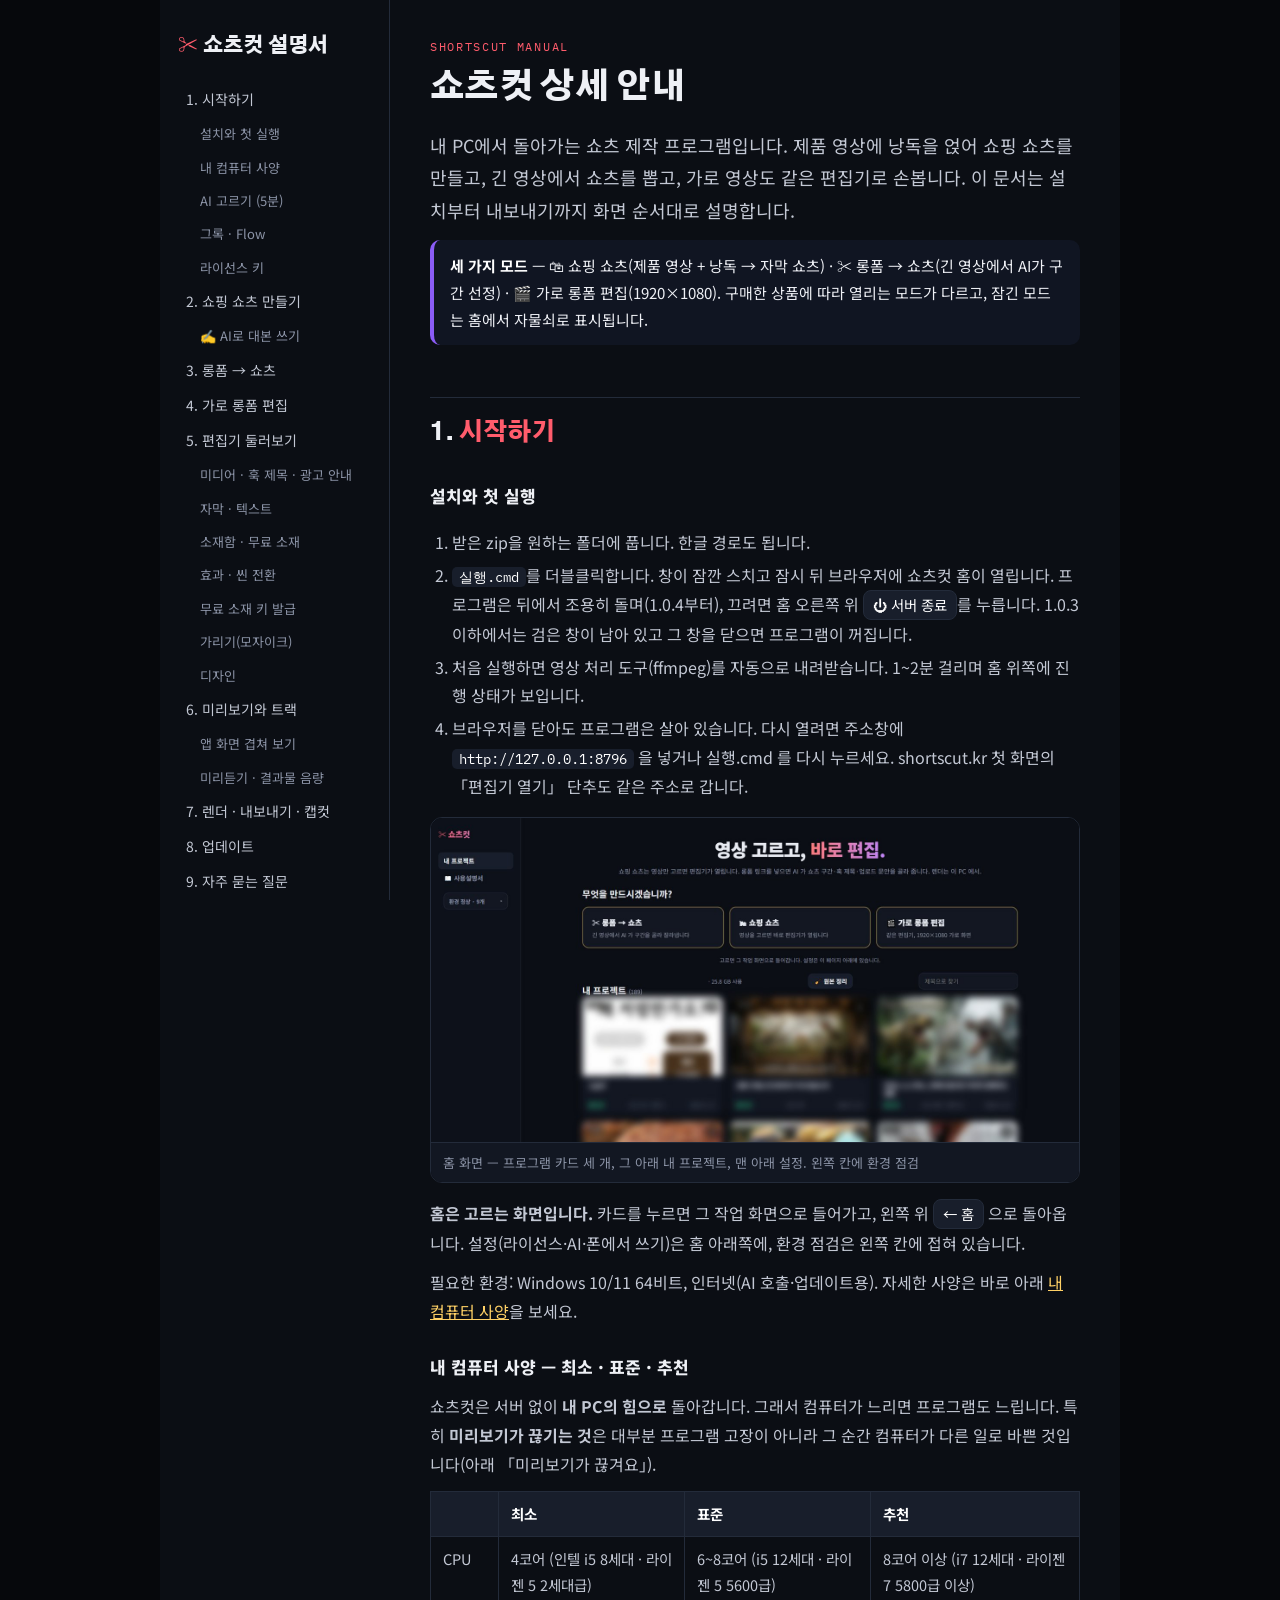
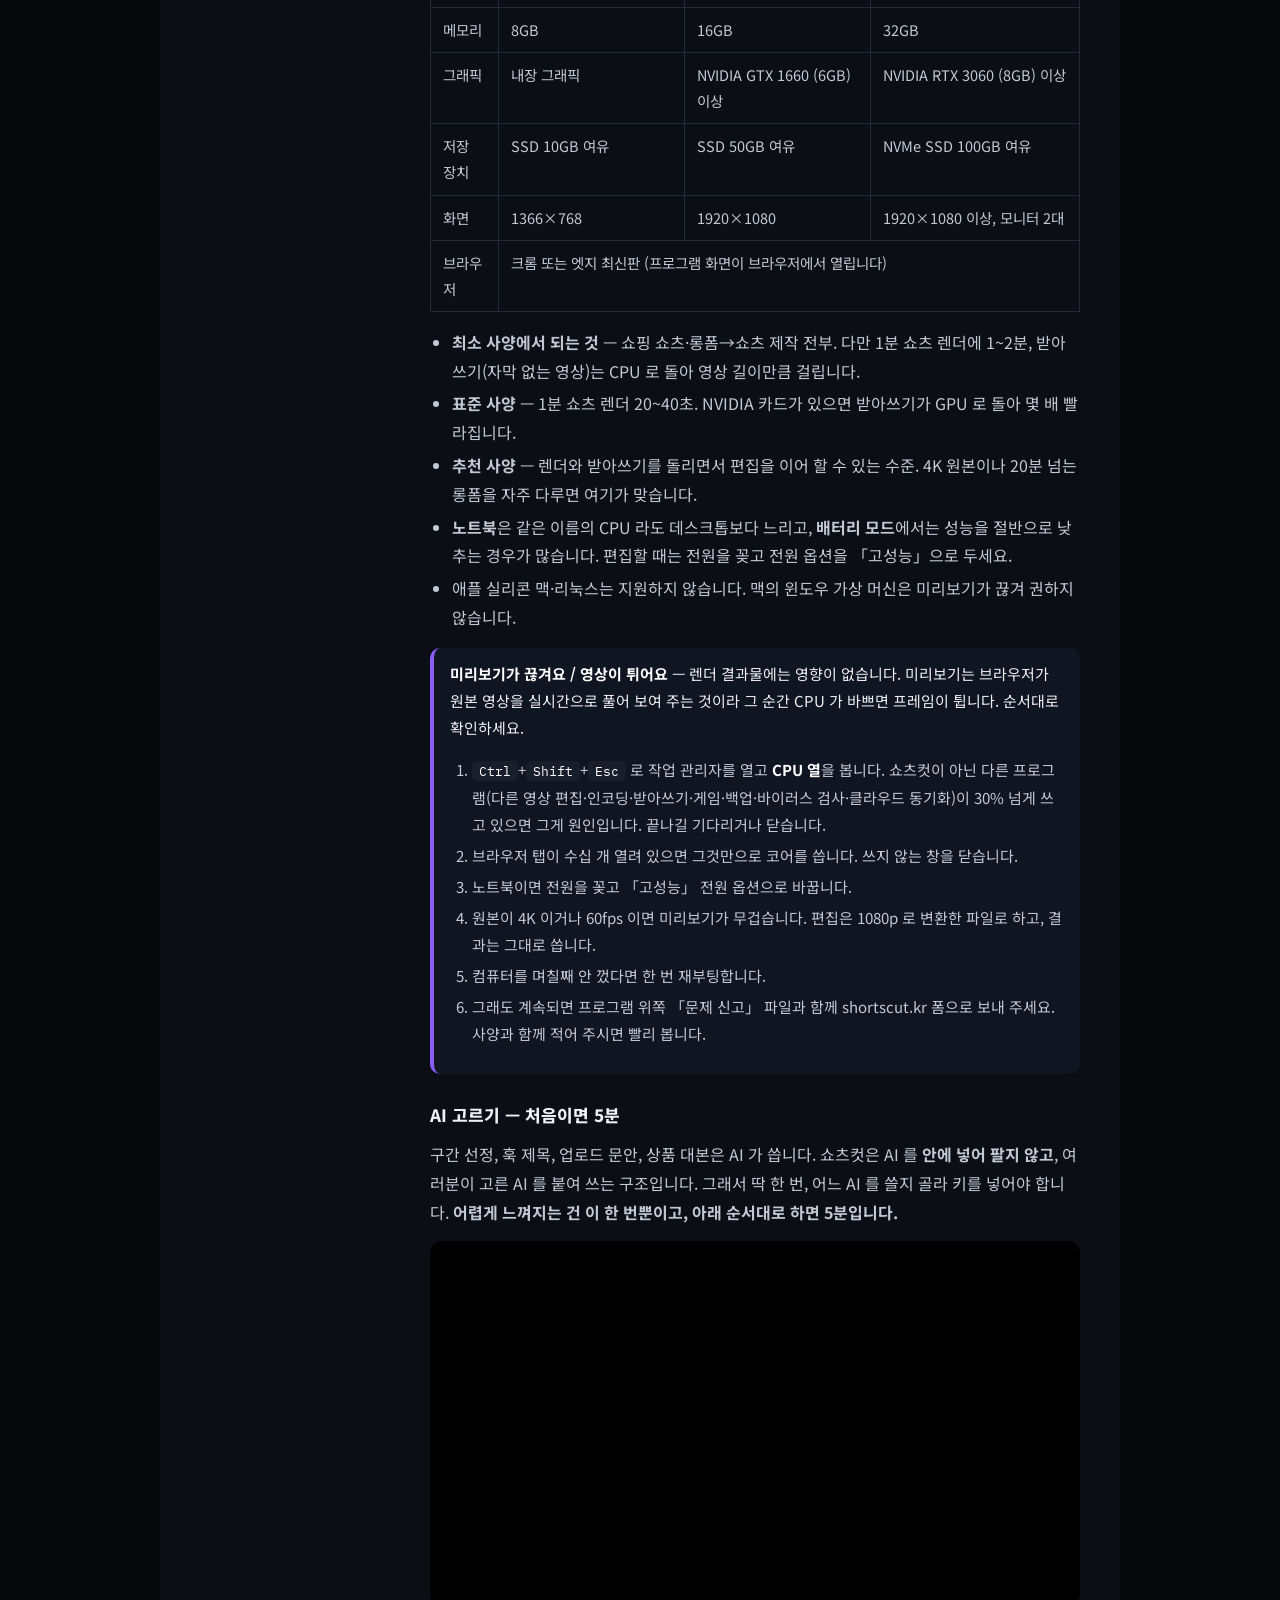
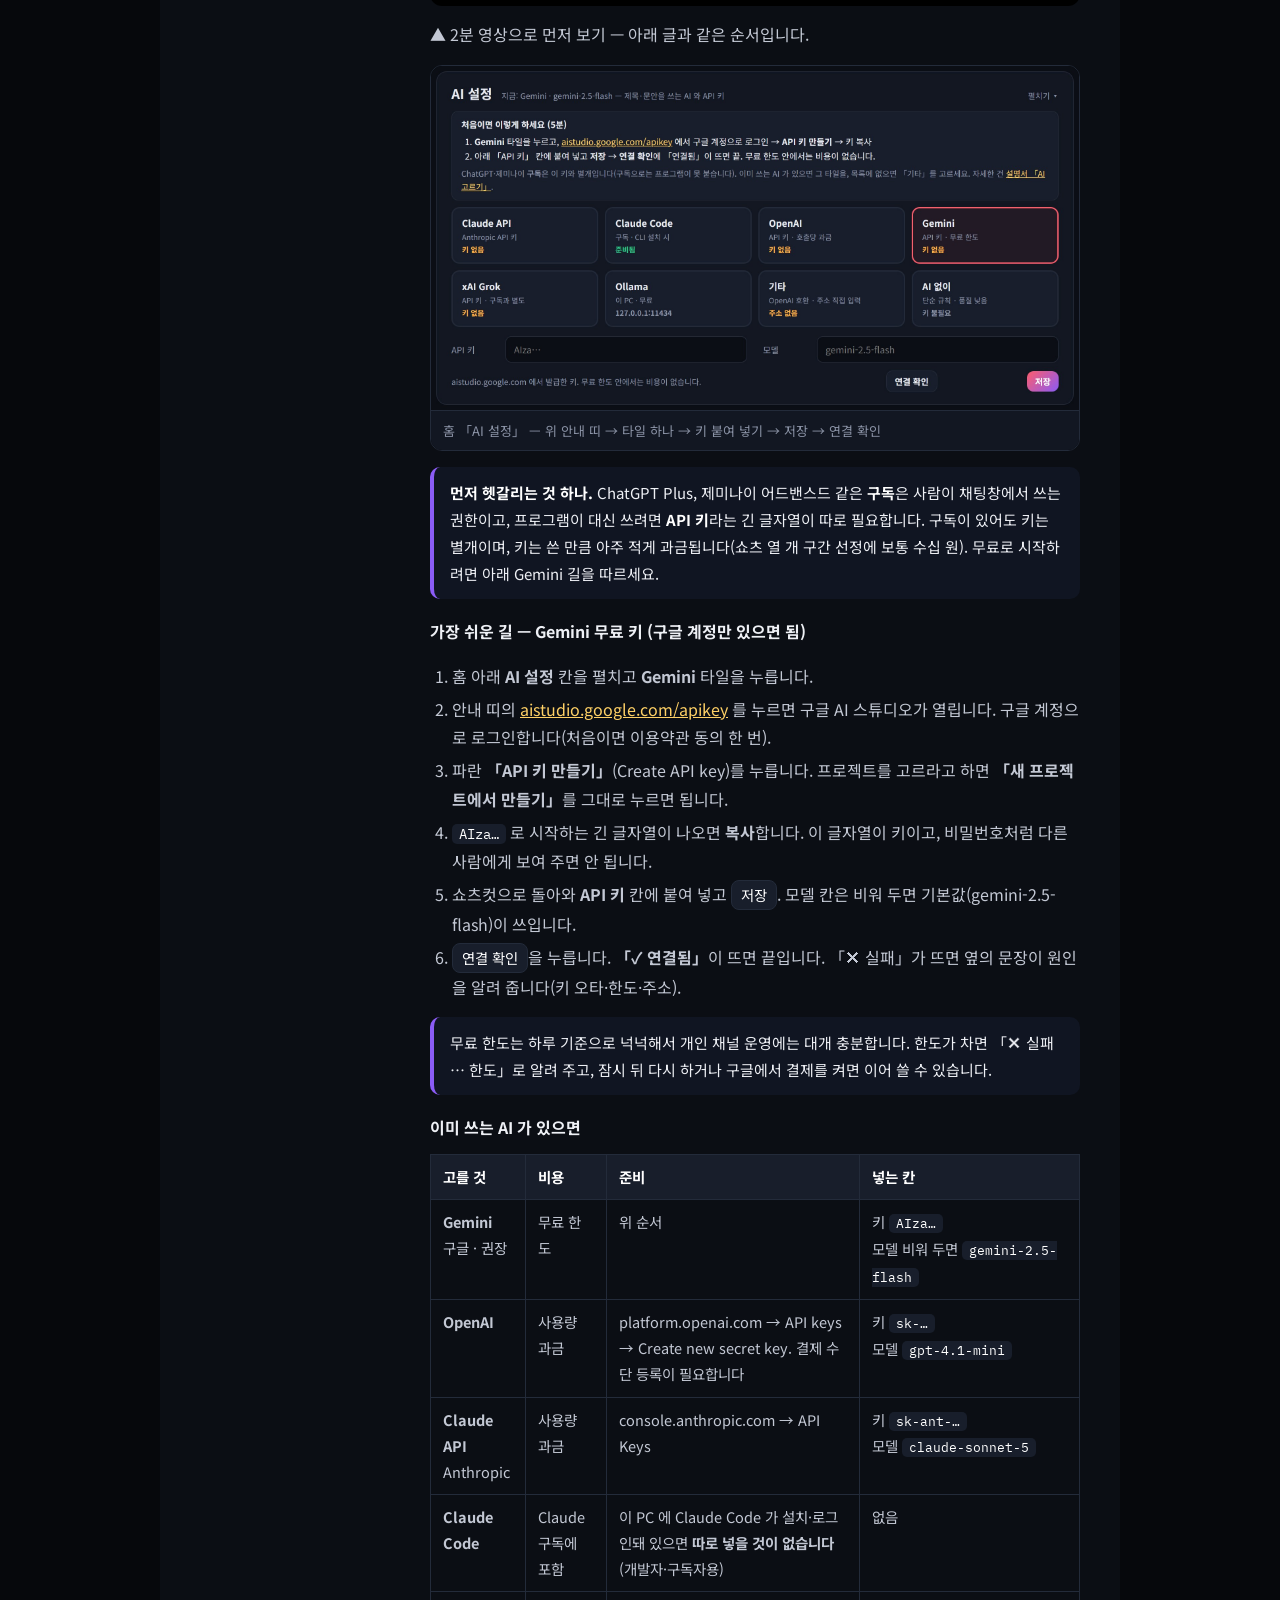
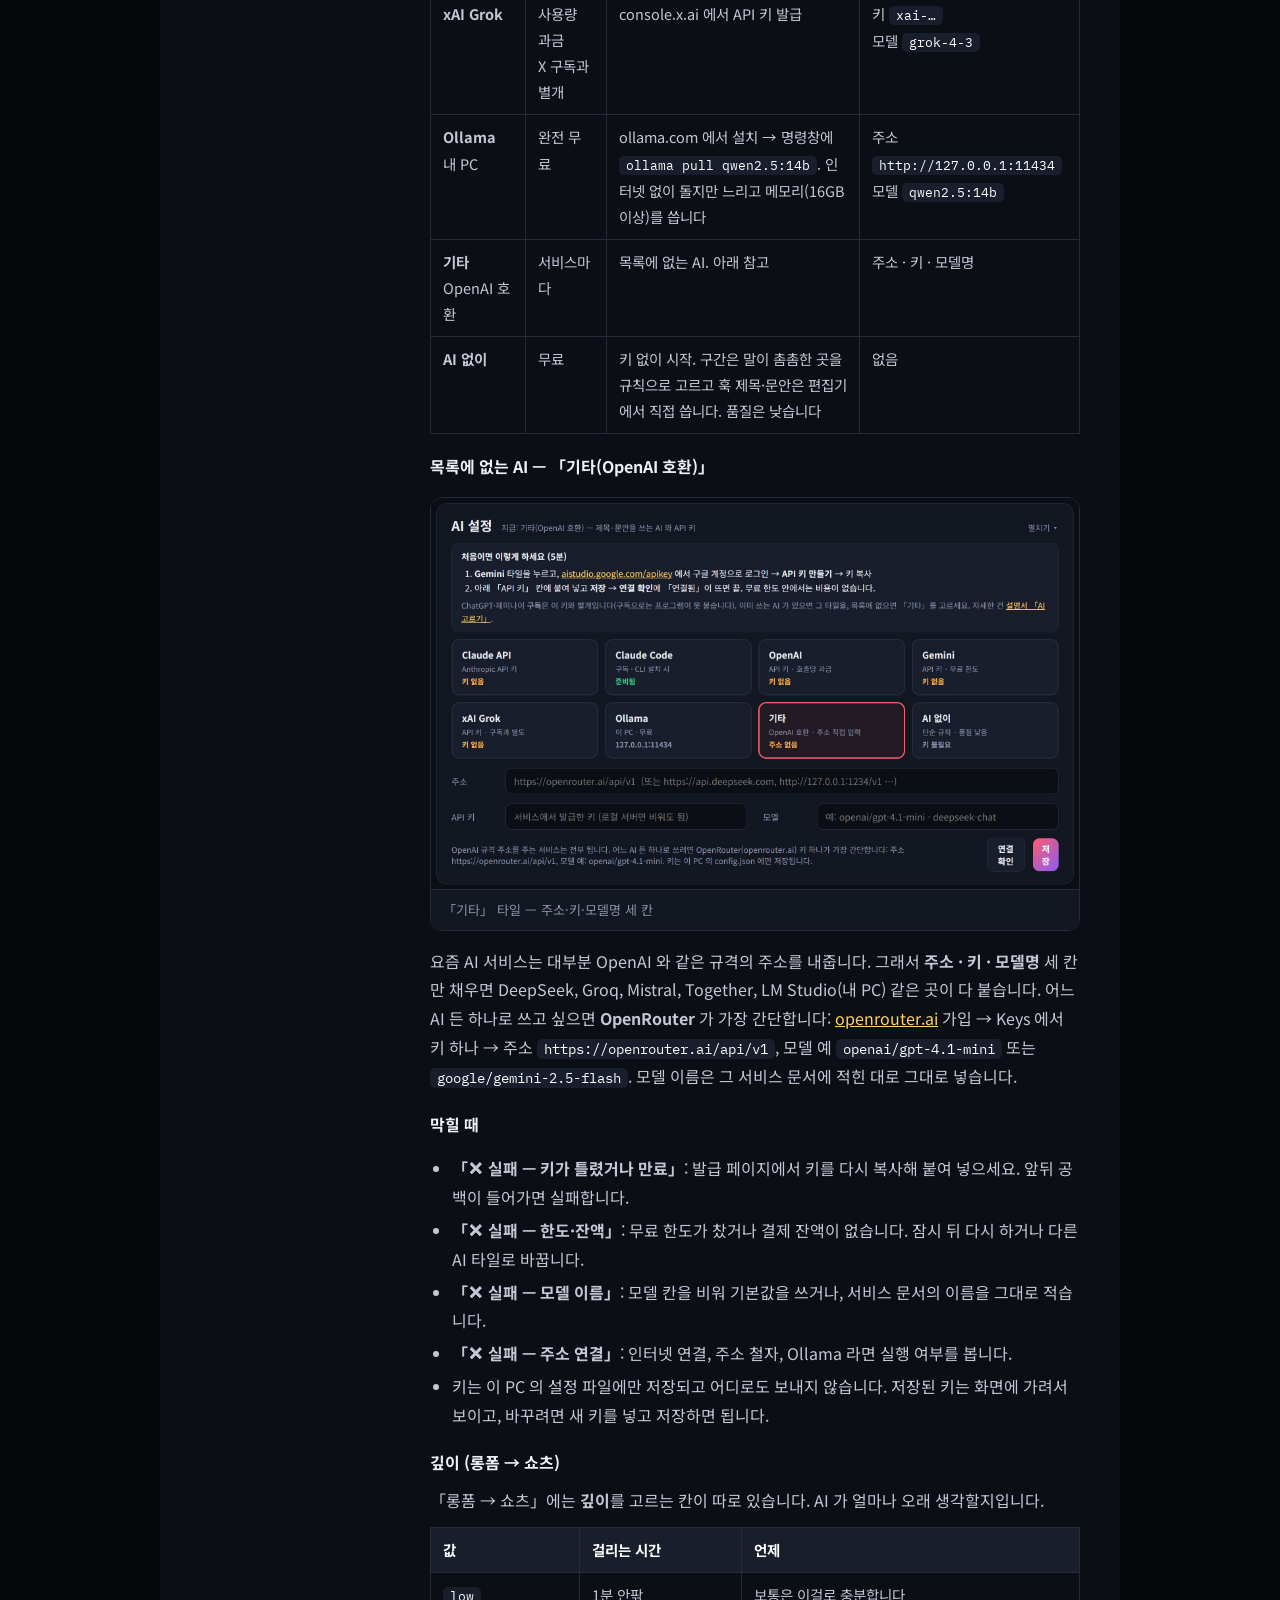
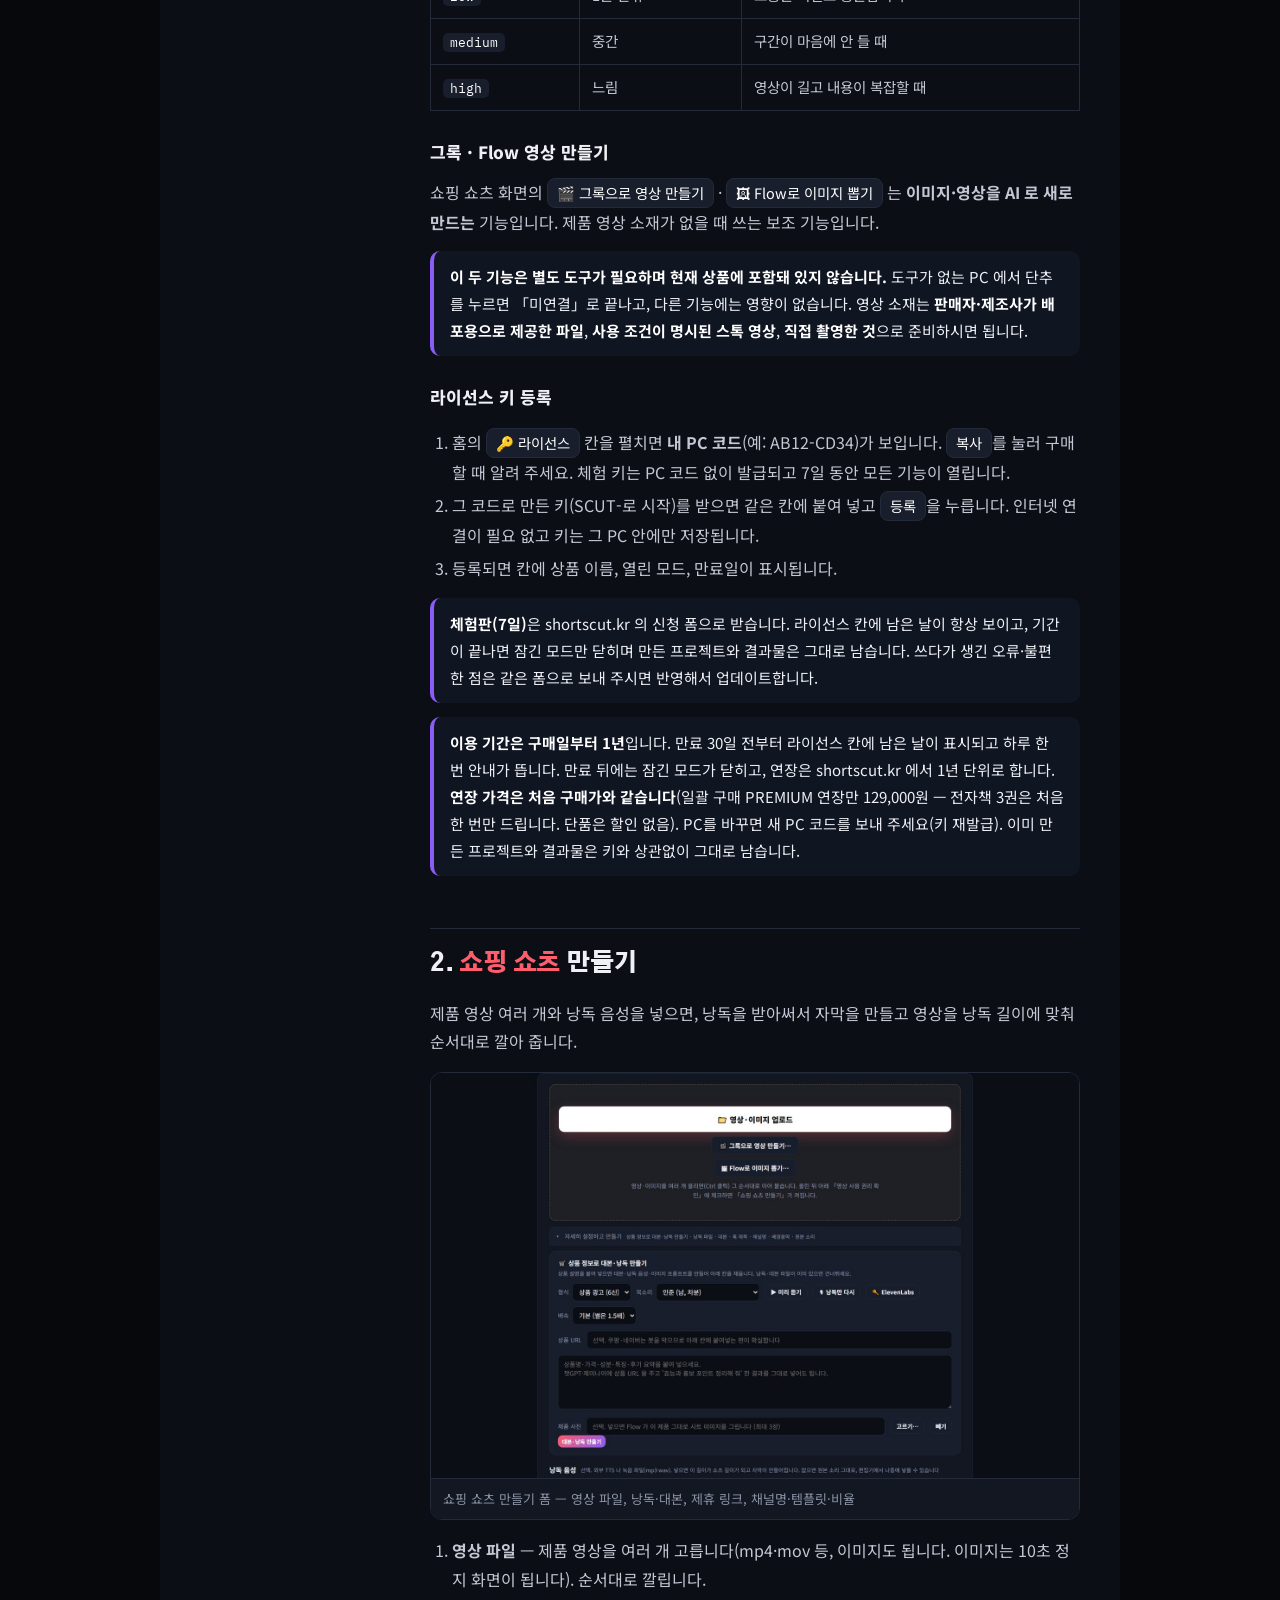
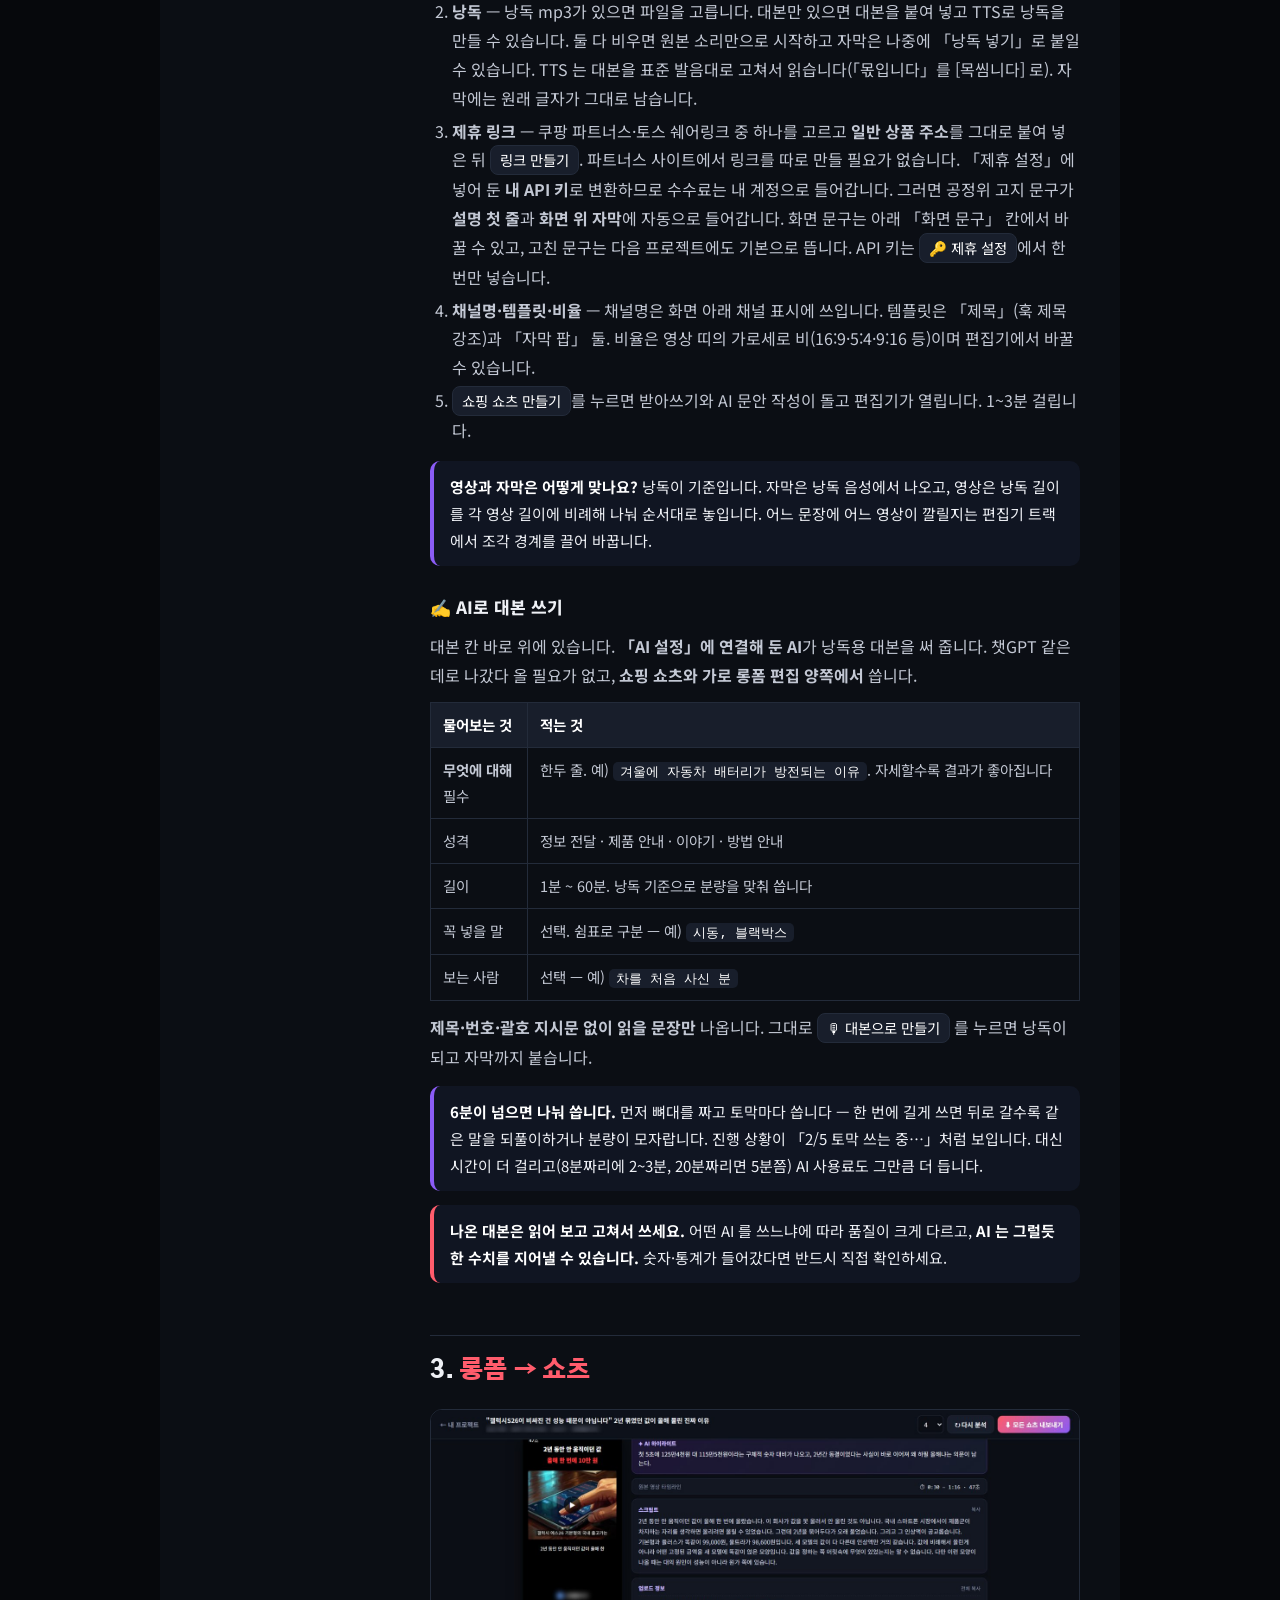
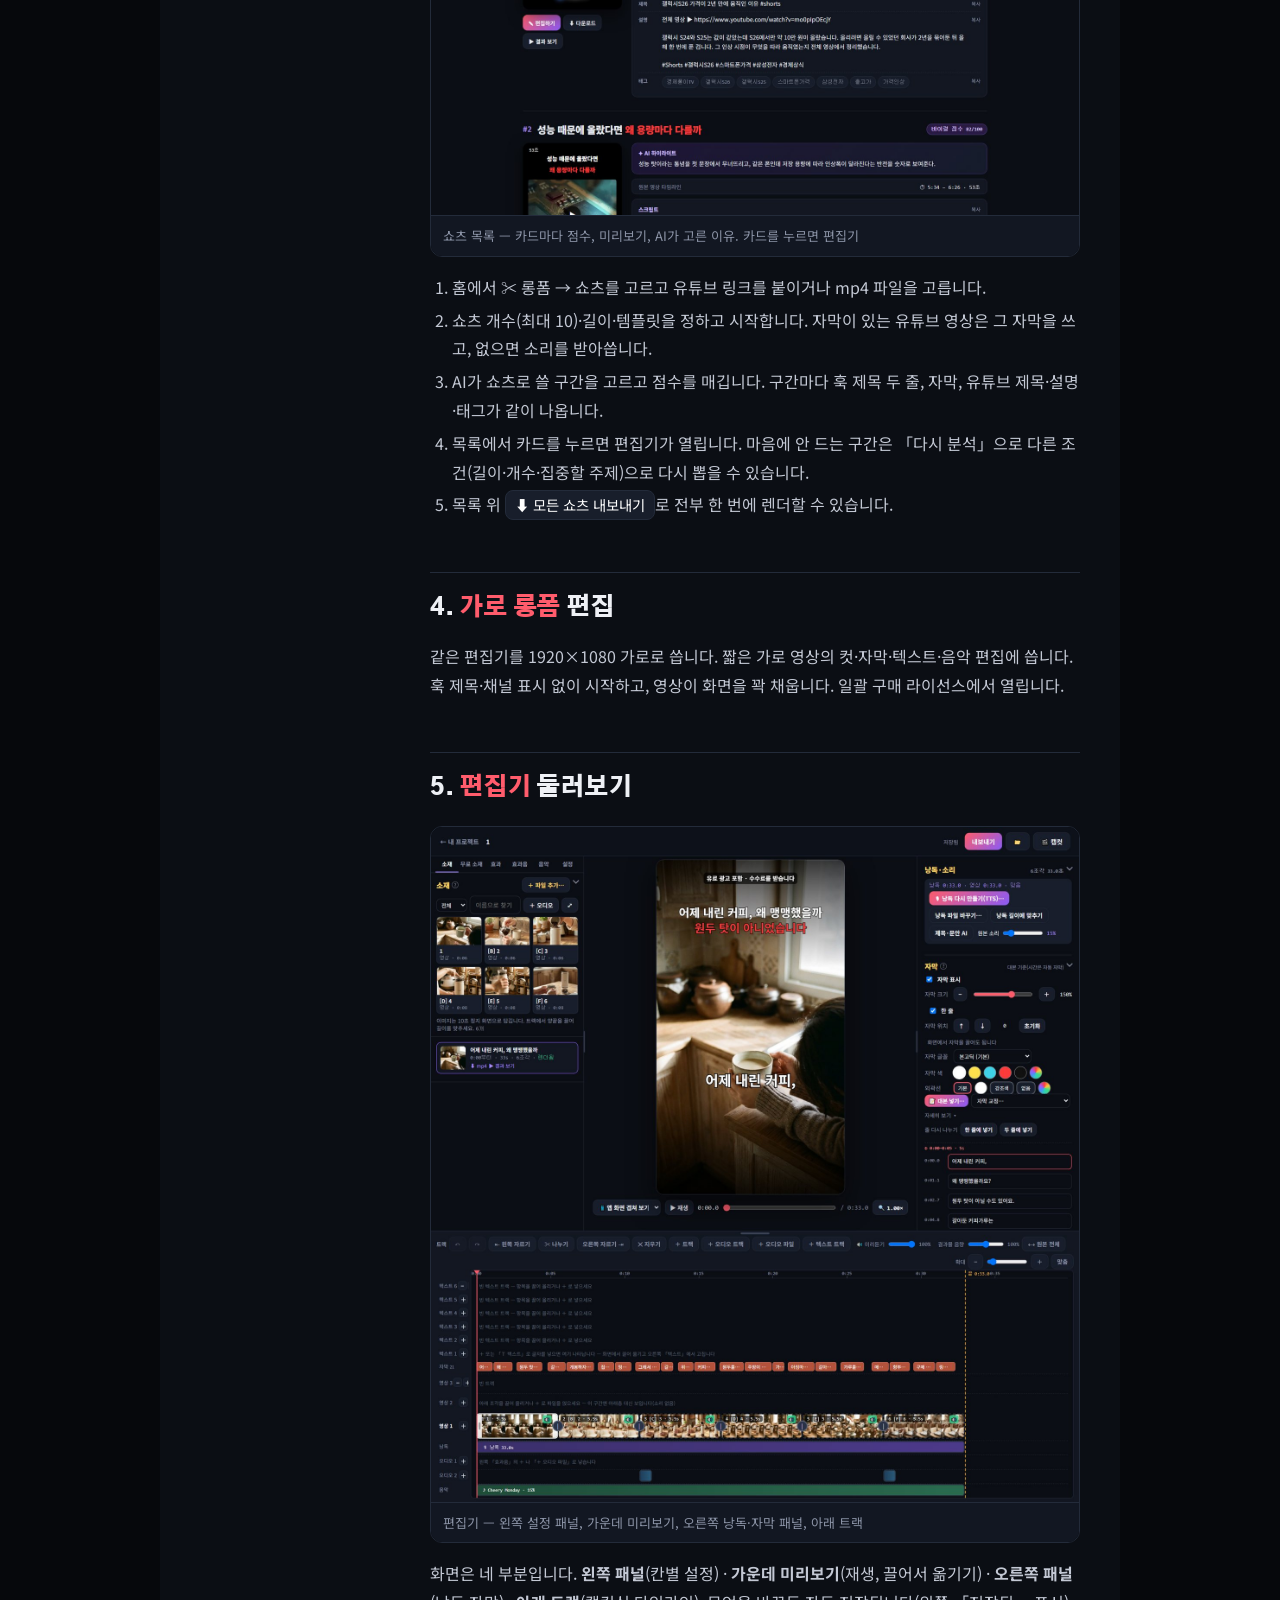
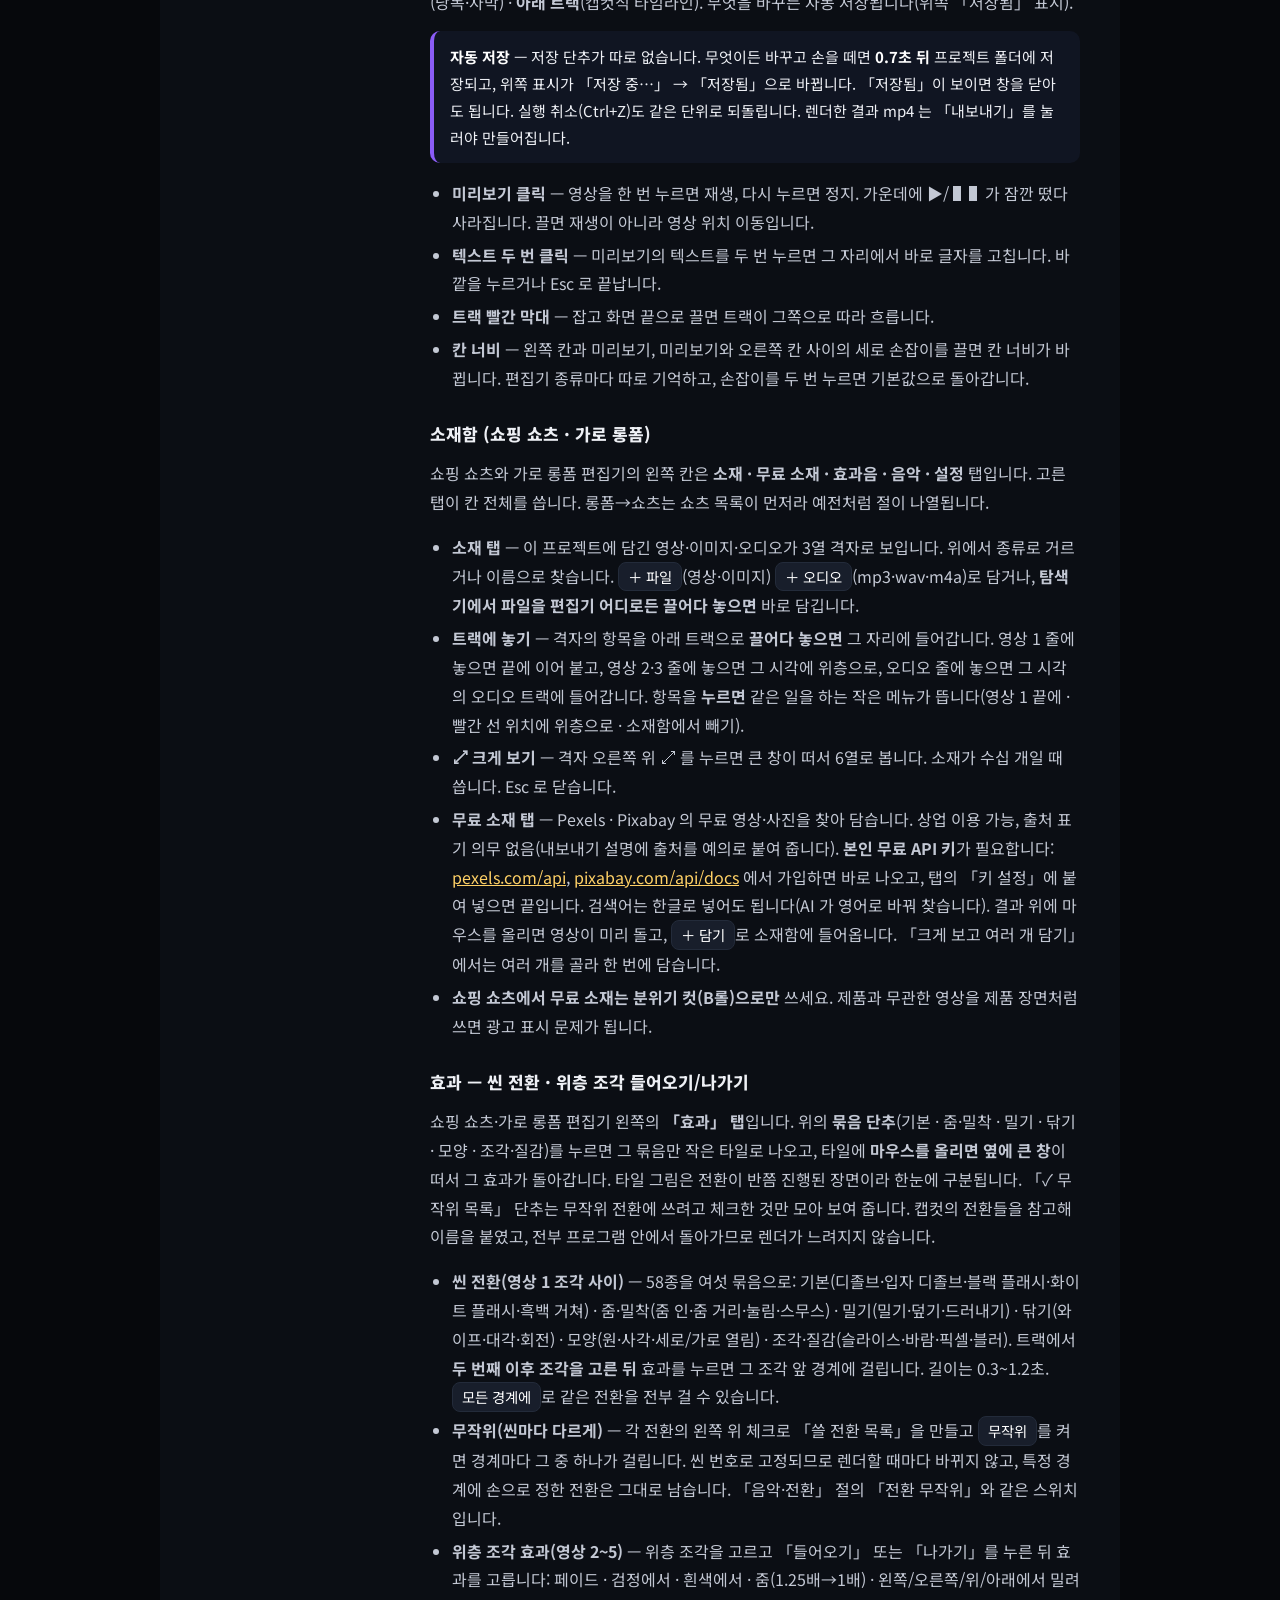
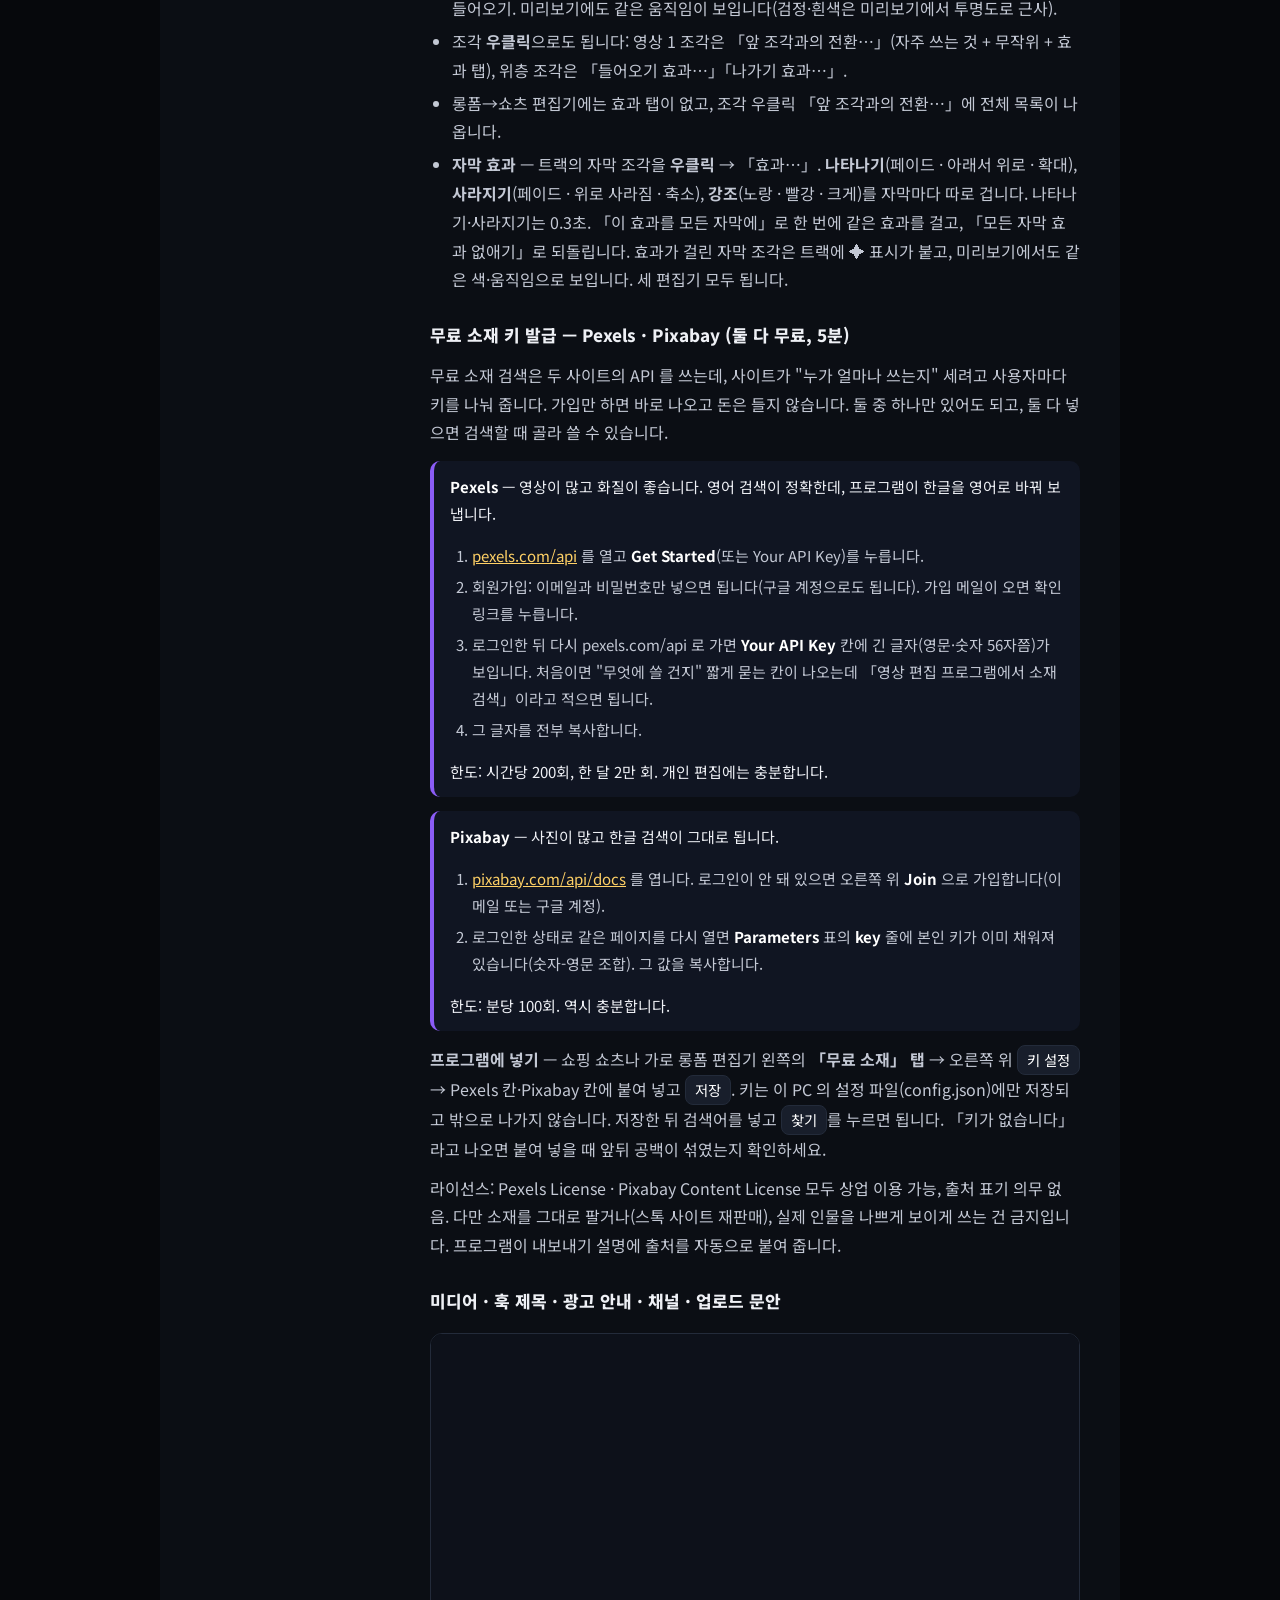
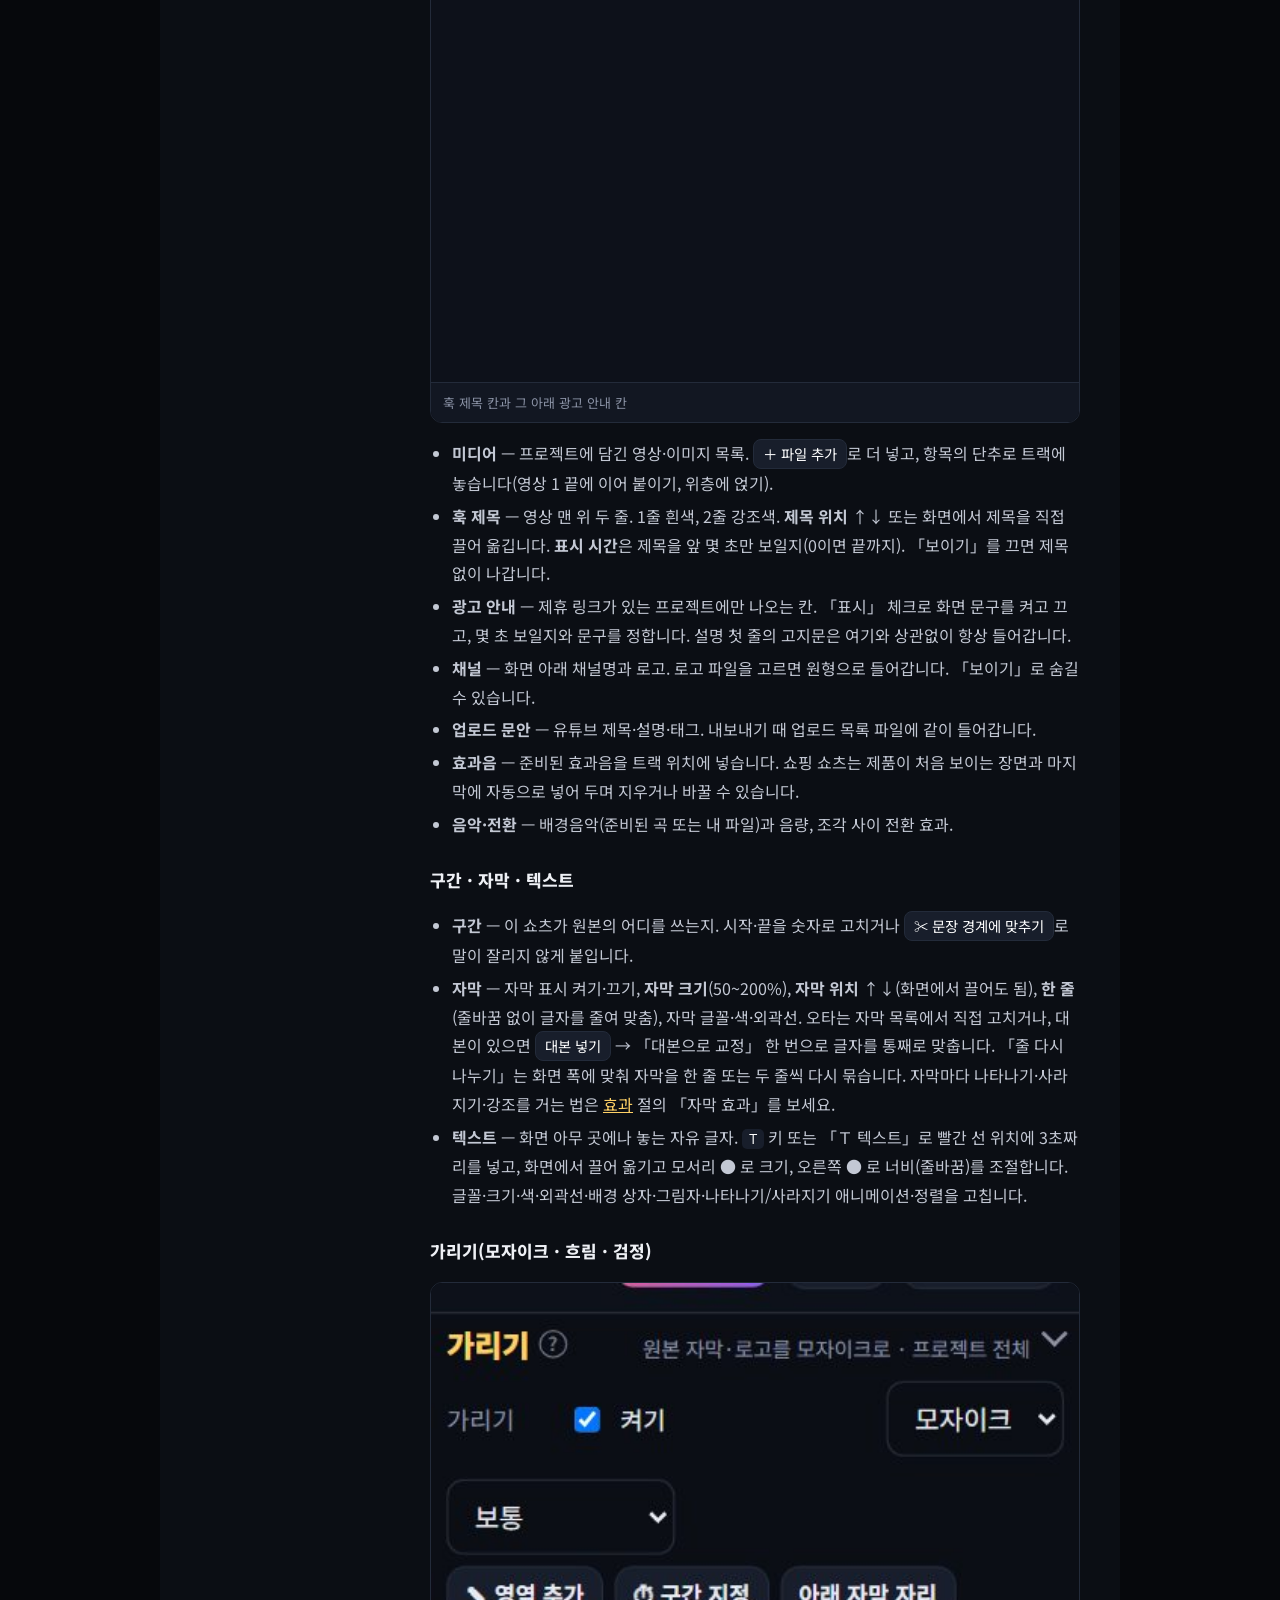
==== commit eb56c0ab: "설명서: 실행.cmd 창 없이 실행(1.0.4)·편집기 열기 단추 안내 Co-Authored-By: Claude Fable 5.1 <noreply@anthropic.com>" ====
--- a/guide/index.html
+++ b/guide/index.html
@@ -65,9 +65,9 @@
 <h3 id="install">설치와 첫 실행</h3>
 <ol>
 <li>받은 zip을 원하는 폴더에 풉니다. 한글 경로도 됩니다.</li>
-<li><code>실행.cmd</code>를 더블클릭합니다. 검은 창이 뜨고 잠시 뒤 브라우저에 쇼츠컷 홈이 열립니다. 이 창은 프로그램이 도는 동안 닫지 마세요. 창을 닫으면 프로그램이 꺼집니다.</li>
+<li><code>실행.cmd</code>를 더블클릭합니다. 창이 잠깐 스치고 잠시 뒤 브라우저에 쇼츠컷 홈이 열립니다. 프로그램은 뒤에서 조용히 돌며(1.0.4부터), 끄려면 홈 오른쪽 위 <span class="btn">⏻ 서버 종료</span>를 누릅니다. 1.0.3 이하에서는 검은 창이 남아 있고 그 창을 닫으면 프로그램이 꺼집니다.</li>
 <li>처음 실행하면 영상 처리 도구(ffmpeg)를 자동으로 내려받습니다. 1~2분 걸리며 홈 위쪽에 진행 상태가 보입니다.</li>
-<li>브라우저를 닫아도 프로그램은 살아 있습니다. 다시 열려면 주소창에 <code>http://127.0.0.1:8796</code> 을 넣거나 실행.cmd 를 다시 누르세요.</li>
+<li>브라우저를 닫아도 프로그램은 살아 있습니다. 다시 열려면 주소창에 <code>http://127.0.0.1:8796</code> 을 넣거나 실행.cmd 를 다시 누르세요. shortscut.kr 첫 화면의 「편집기 열기」 단추도 같은 주소로 갑니다.</li>
 </ol>
 <div class="shot"><img src="img/01_home.jpg" alt="홈 화면 — 프로그램 카드 세 개, 그 아래 내 프로젝트, 맨 아래 설정. 왼쪽 칸에 환경 점검" loading="lazy"><div class="cap">홈 화면 — 프로그램 카드 세 개, 그 아래 내 프로젝트, 맨 아래 설정. 왼쪽 칸에 환경 점검</div></div>
 <p><b>홈은 고르는 화면입니다.</b> 카드를 누르면 그 작업 화면으로 들어가고, 왼쪽 위 <span class="btn">← 홈</span> 으로 돌아옵니다. 설정(라이선스·AI·폰에서 쓰기)은 홈 아래쪽에, 환경 점검은 왼쪽 칸에 접혀 있습니다.</p>
@@ -323,7 +323,7 @@
 
 <h2 id="faq">9. <em>자주 묻는 질문</em></h2>
 <details><summary>미리보기가 끊기거나 영상이 튀어요</summary><p>대부분 그 순간 컴퓨터가 다른 일로 바쁜 것이고 결과물에는 영향이 없습니다. <a href="#spec">내 컴퓨터 사양</a>의 확인 순서를 따라 보세요. 작업 관리자에서 CPU 를 많이 쓰는 다른 프로그램을 끝내는 것이 첫 번째입니다.</p></details>
-<details><summary>실행.cmd를 눌렀는데 브라우저가 안 열려요</summary><p>검은 창에 오류가 있는지 보세요. 창이 바로 닫히면 압축을 덜 풀었거나 폴더 안에 파일이 빠진 경우입니다. 창은 떠 있는데 브라우저만 안 열리면 주소창에 <code>http://127.0.0.1:8796</code> 을 직접 넣으세요.</p></details>
+<details><summary>실행.cmd를 눌렀는데 브라우저가 안 열려요</summary><p>1.0.4부터는 창이 남지 않으므로 폴더 안 <code>logs\server.log</code> 맨 아래를 보세요. zip 을 덜 풀었거나(「모두 풀기」를 안 쓴 경우) 폴더 안에 <code>python</code> 폴더나 <code>start_hidden.vbs</code> 가 빠지면 안내 창이 뜹니다. 이미 켜져 있는데 브라우저만 안 열리면 주소창에 <code>http://127.0.0.1:8796</code> 을 직접 넣으세요. 백신이 pythonw 를 막는 경우가 있으니 알림을 확인하세요.</p></details>
 <details><summary>ffmpeg 를 못 찾는다고 나와요</summary><p>홈 위쪽 안내 띠의 「받기」를 누르면 자동으로 내려받습니다. 회사 망처럼 내려받기가 막힌 곳이면 ffmpeg.exe 를 구해 프로그램 폴더의 <code>bin</code> 에 넣으면 됩니다.</p></details>
 <details><summary>키를 넣었는데 「이 PC 전용 키가 아닙니다」라고 해요</summary><p>키는 발급할 때 준 PC 코드에 묶입니다. 라이선스 칸의 「내 PC 코드」가 발급 때 보낸 것과 같은지 확인하고, PC를 바꿨다면 새 코드로 재발급을 요청하세요.</p></details>
 <details><summary>미리보기에서 조각이 바뀔 때 소리가 잠깐 끊겨요</summary><p>정상입니다. 조각을 넘길 때 0.1~0.3초 무음이 생길 수 있는데 결과물에는 없습니다. 결과물은 정확한 시각에 이어 붙입니다.</p></details>
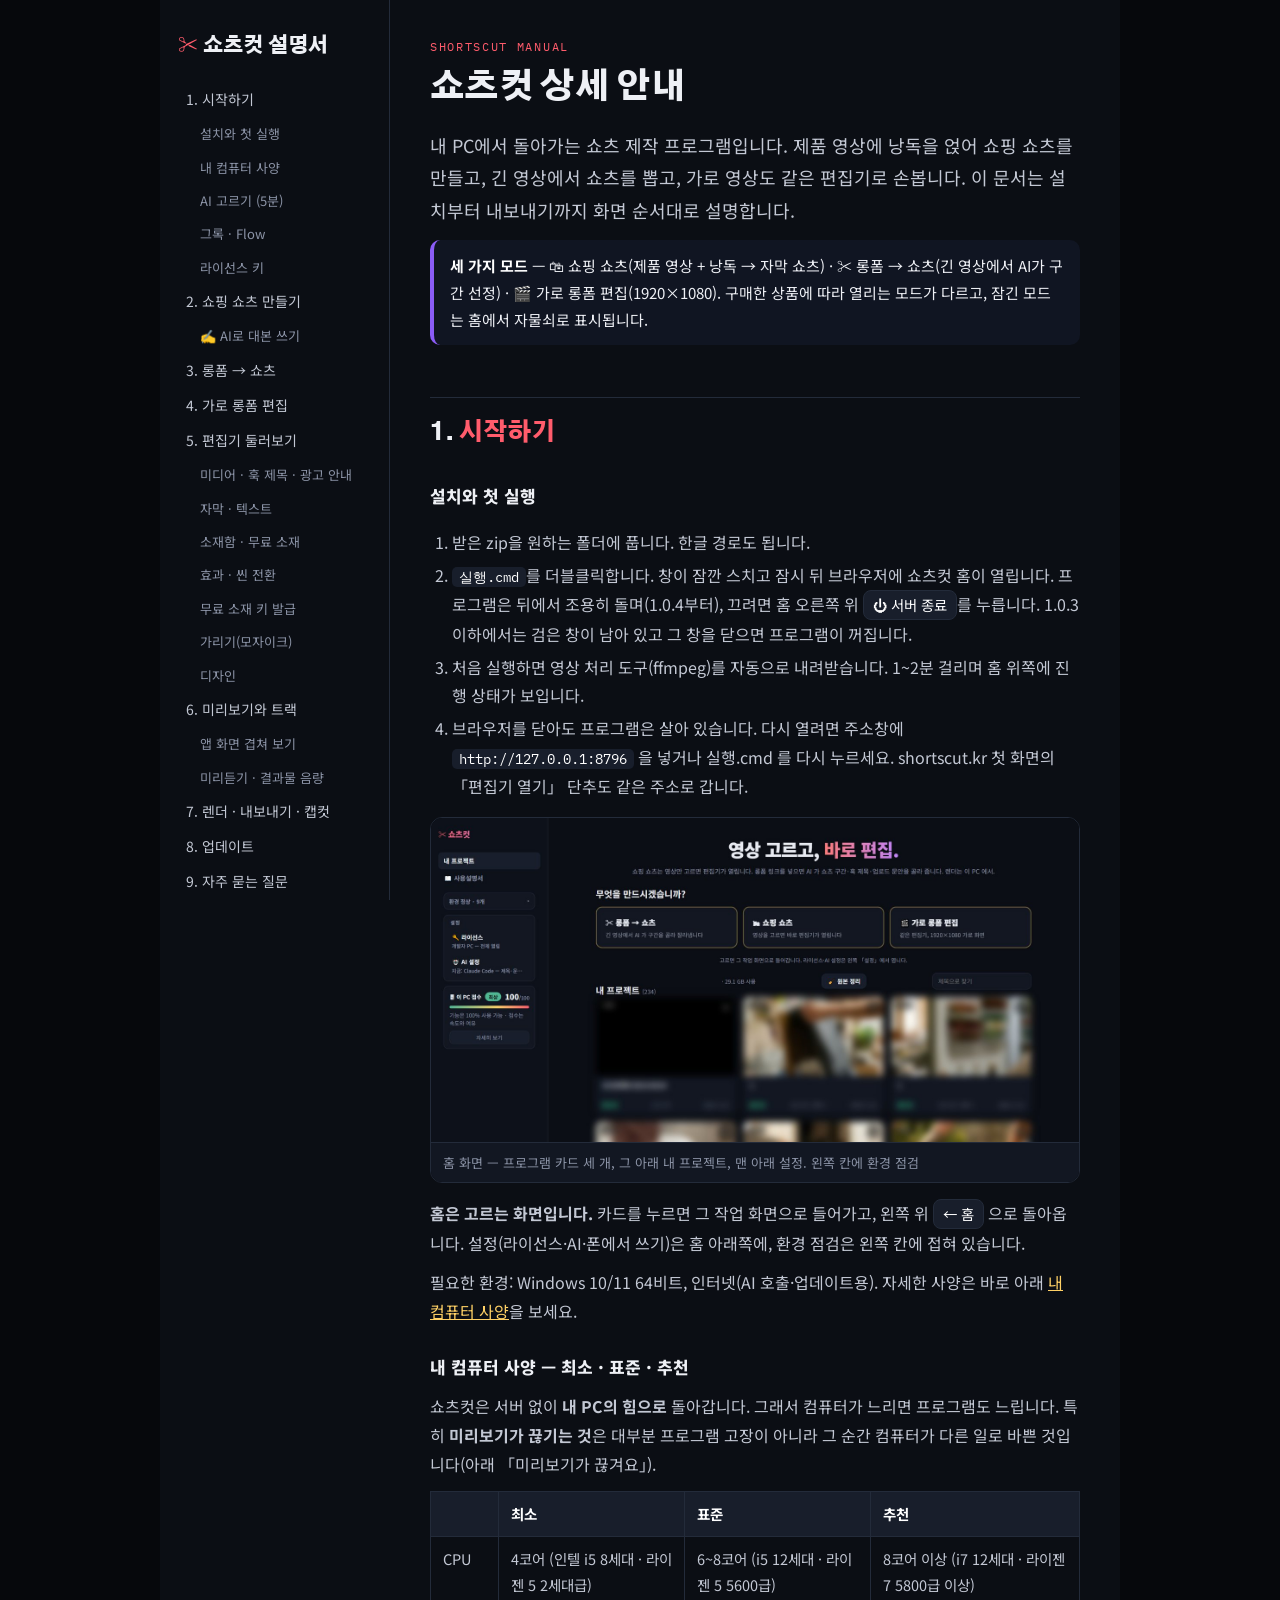
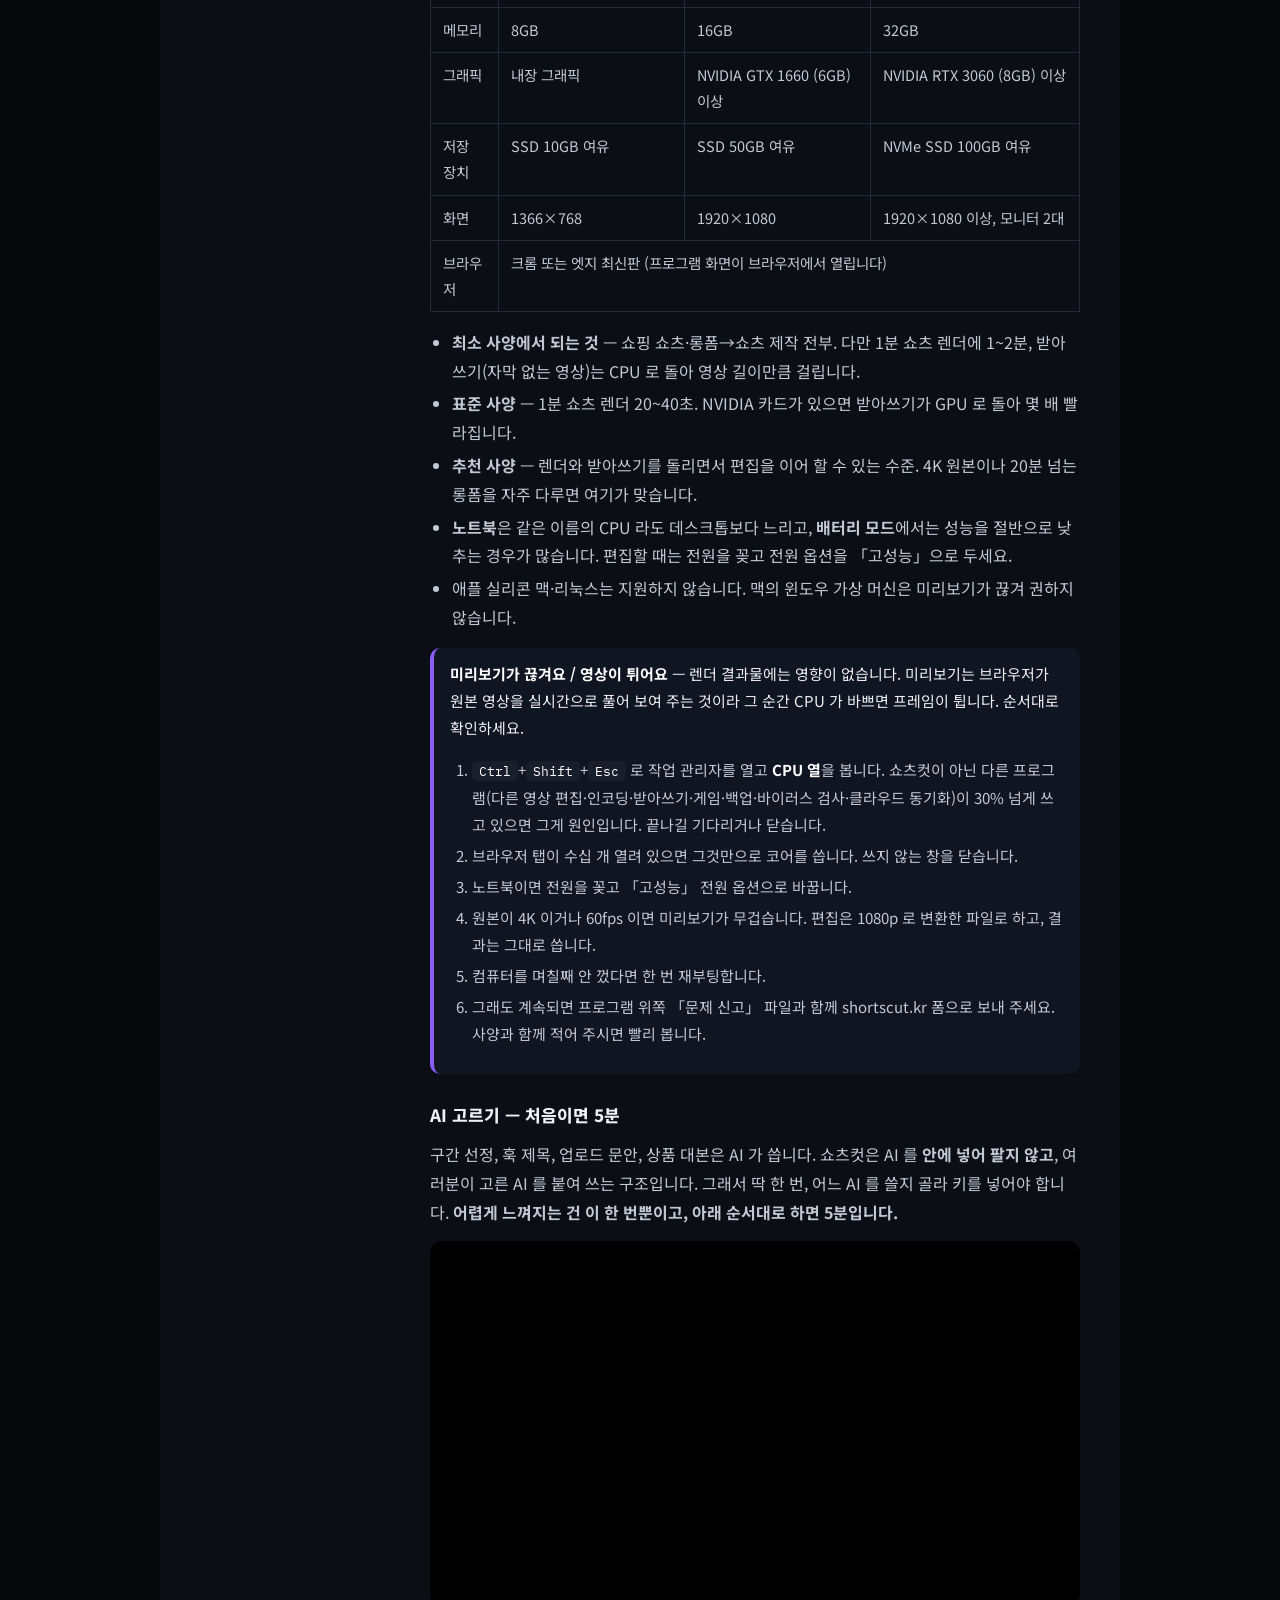
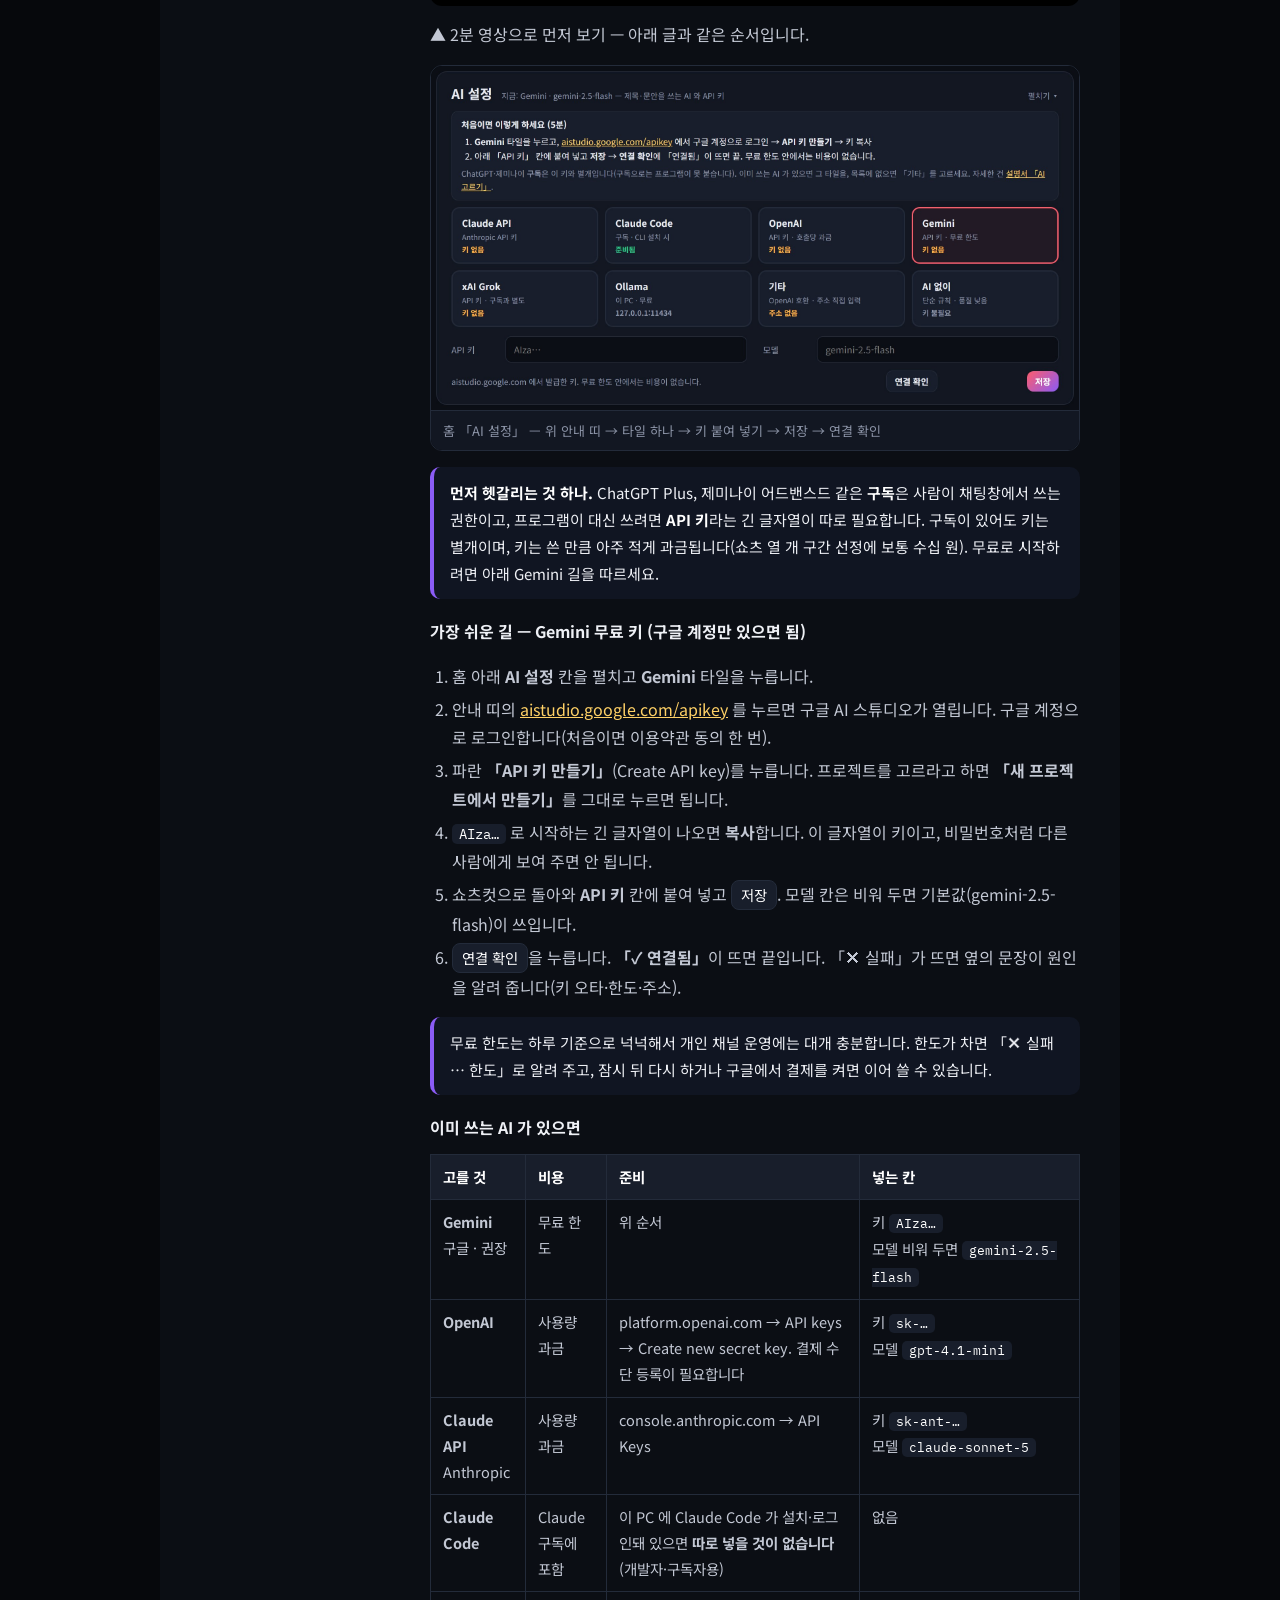
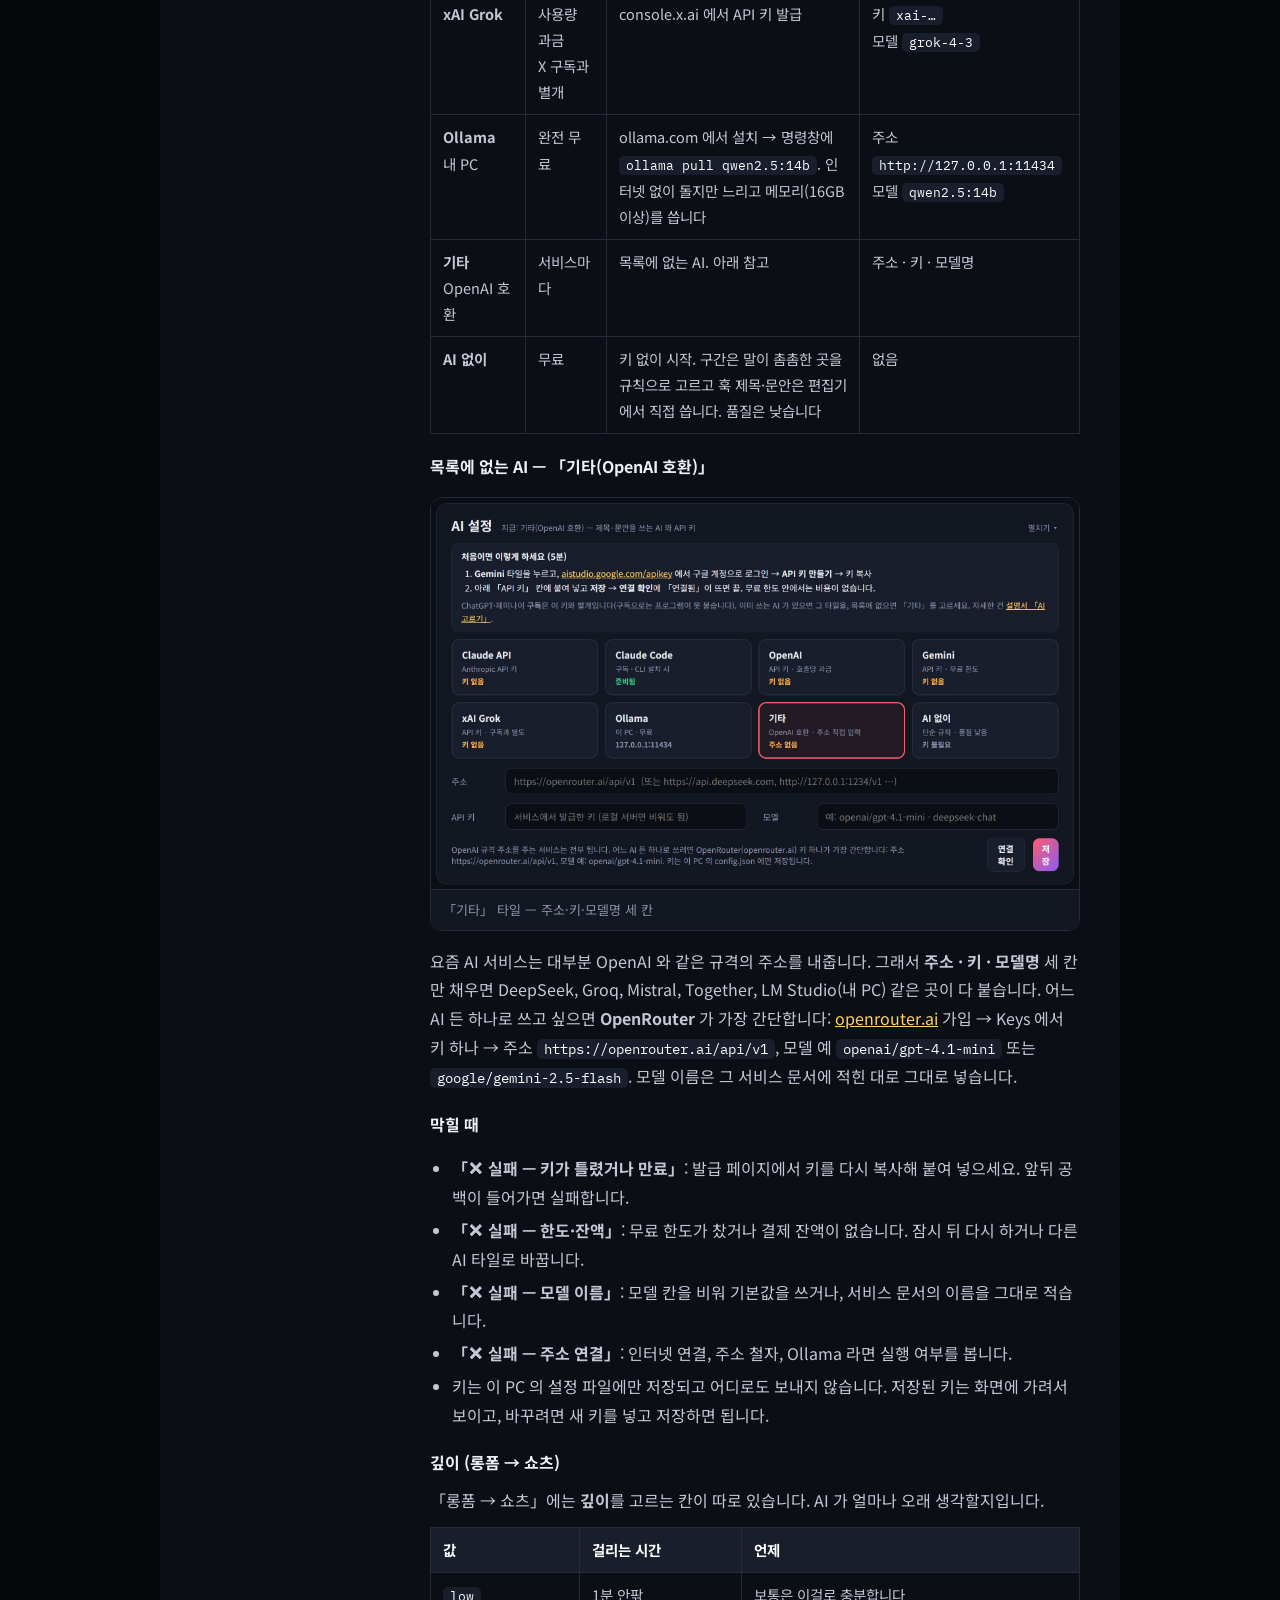
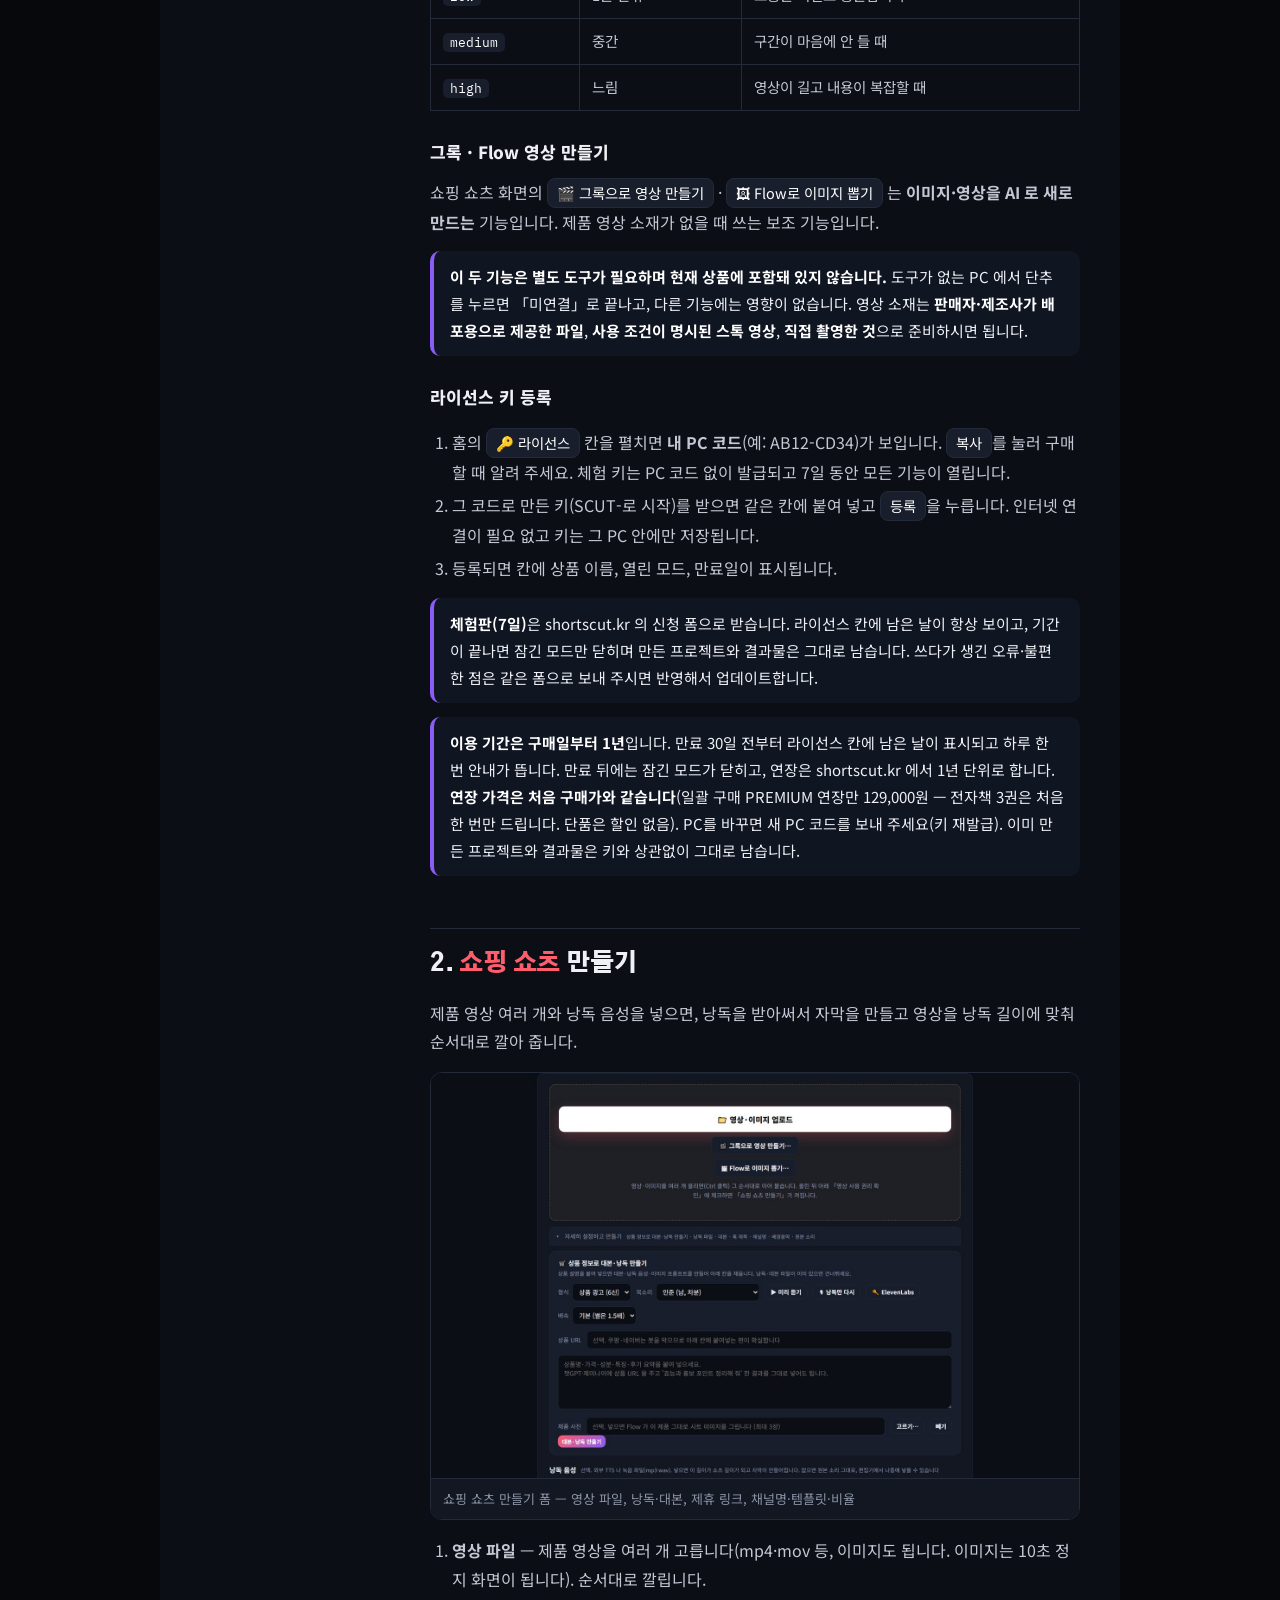
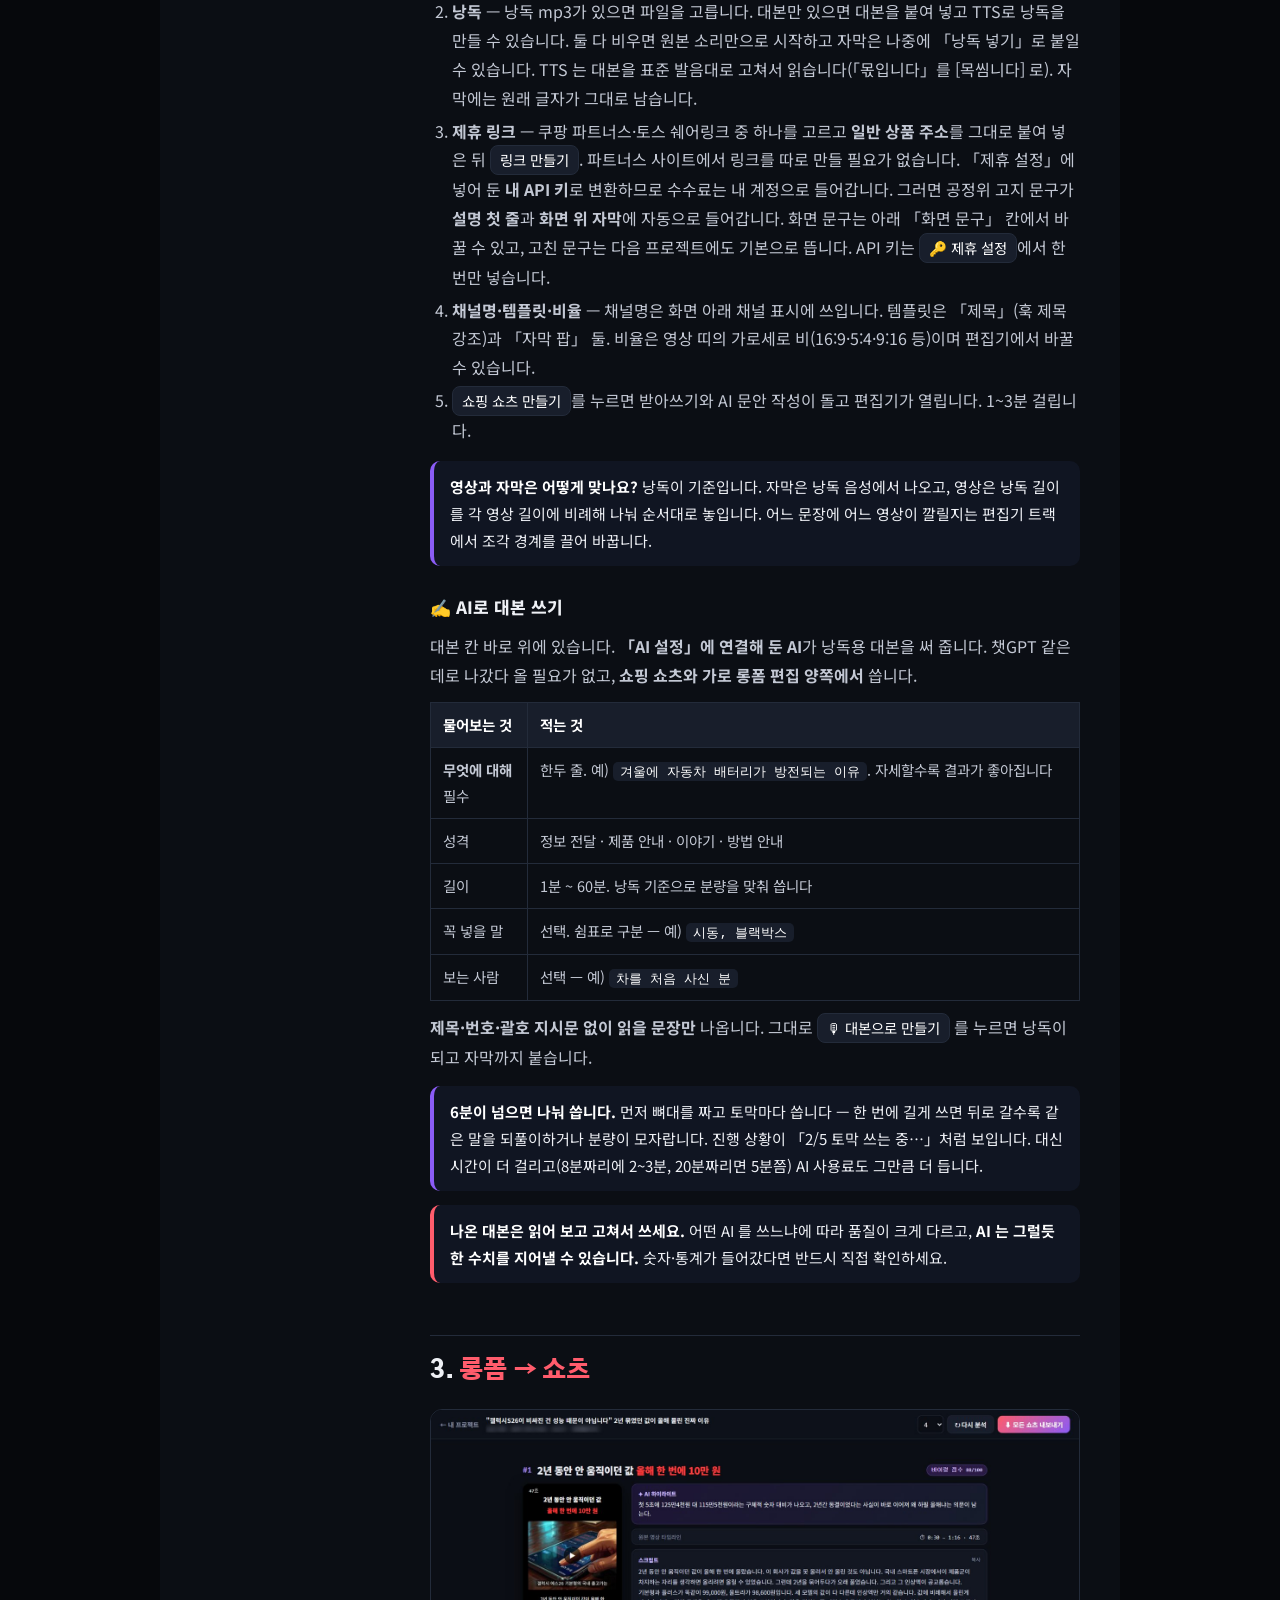
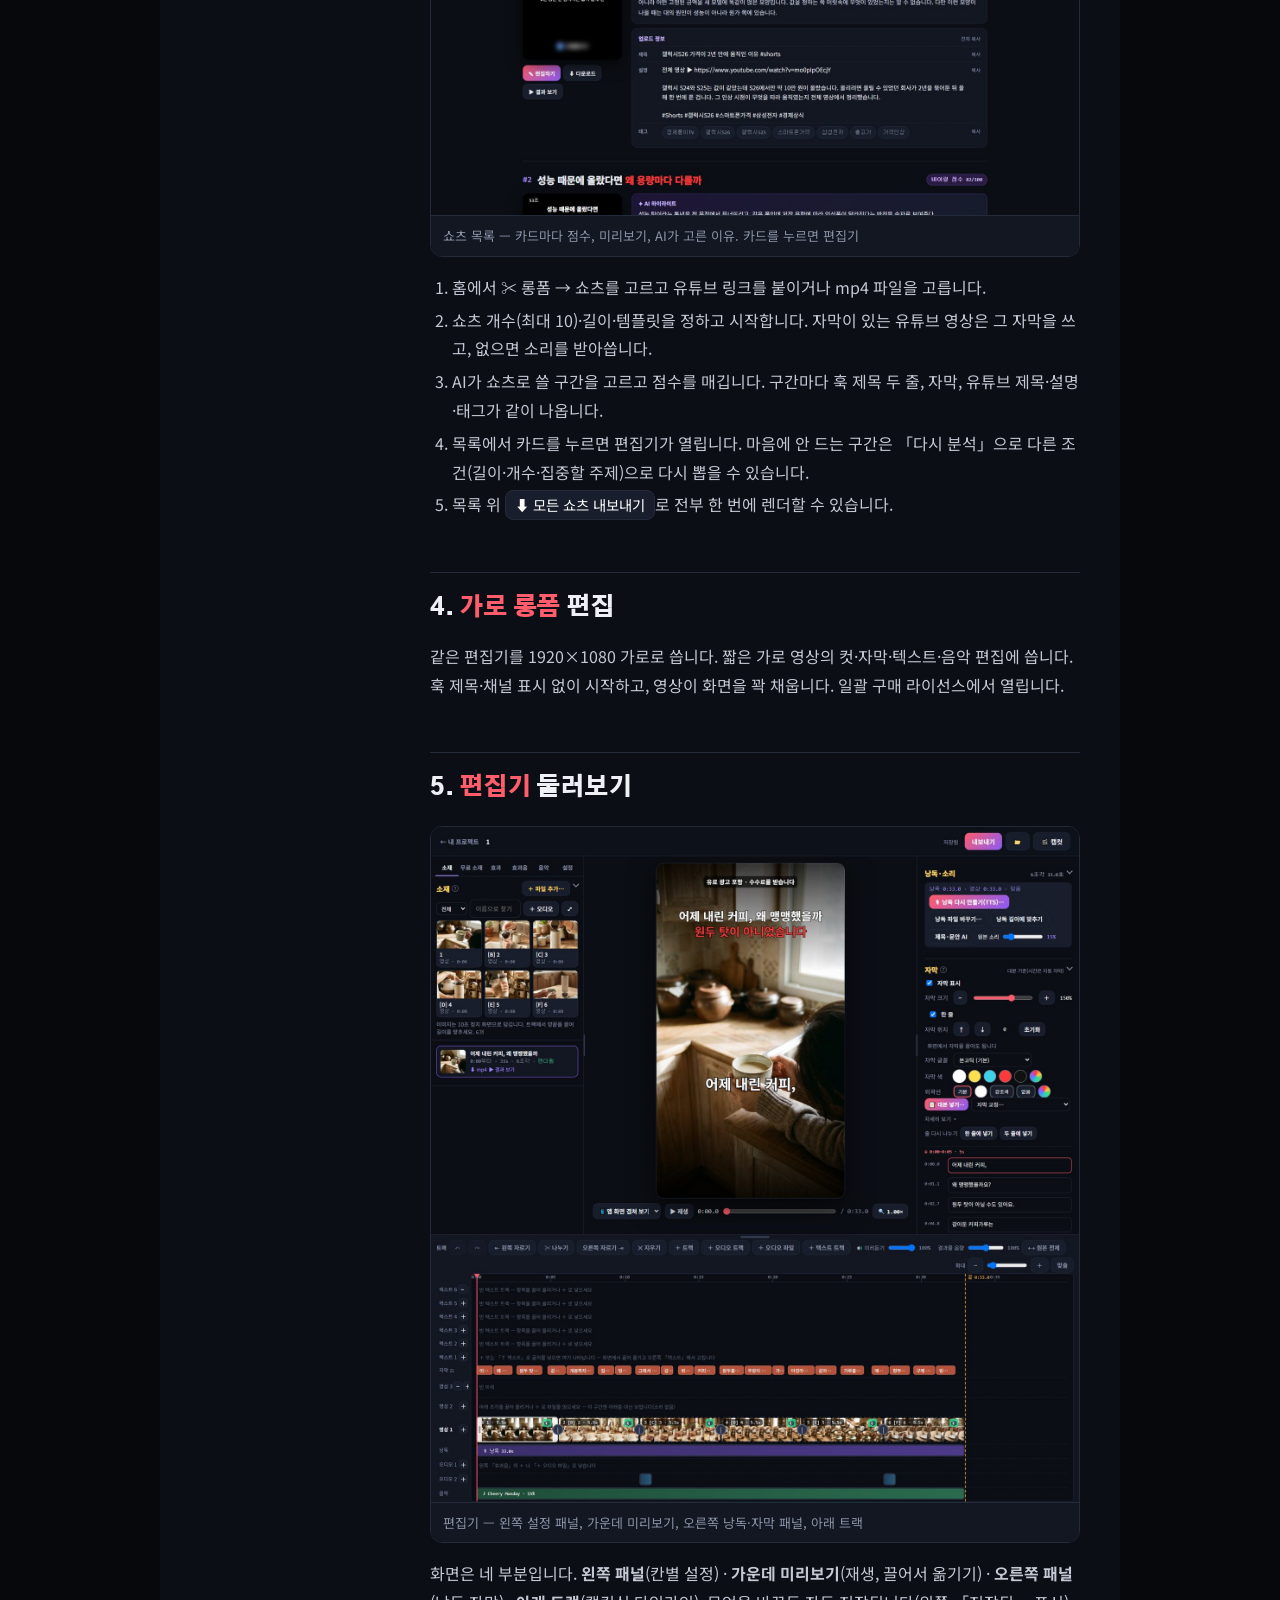
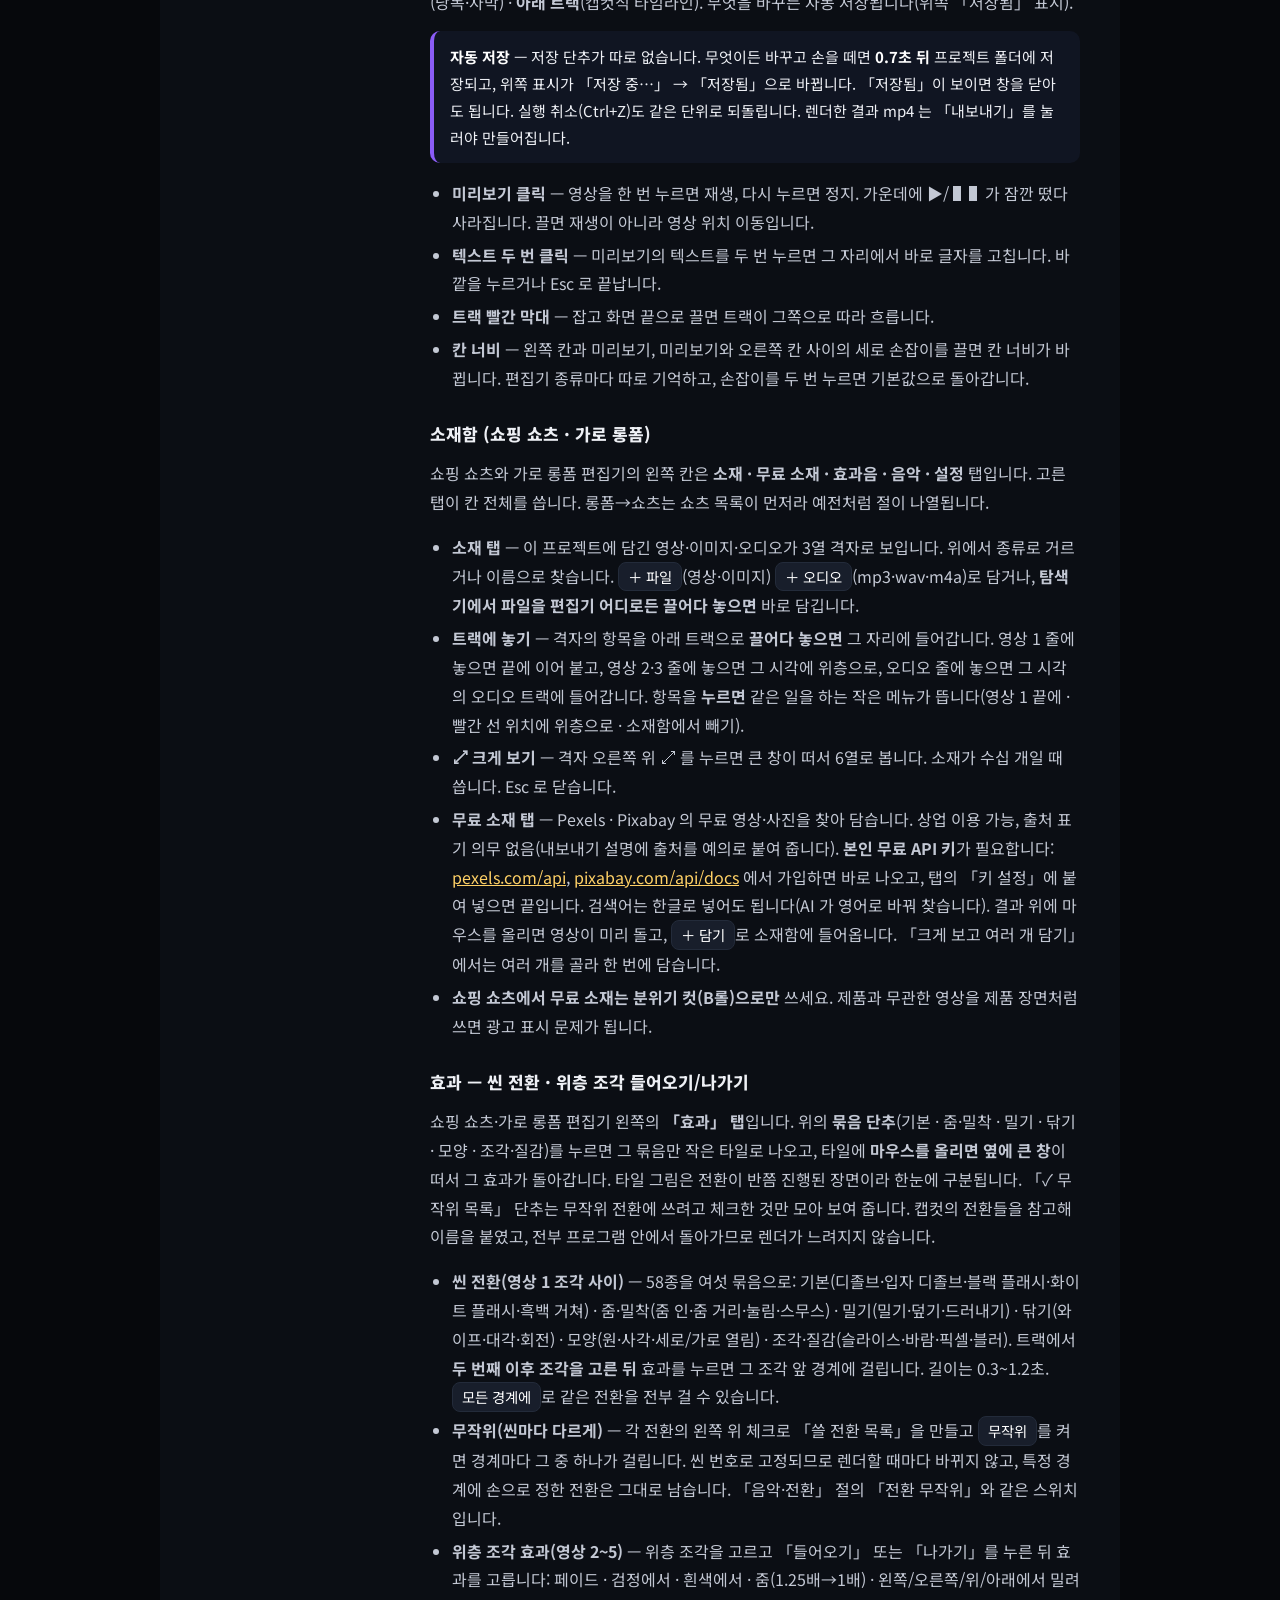
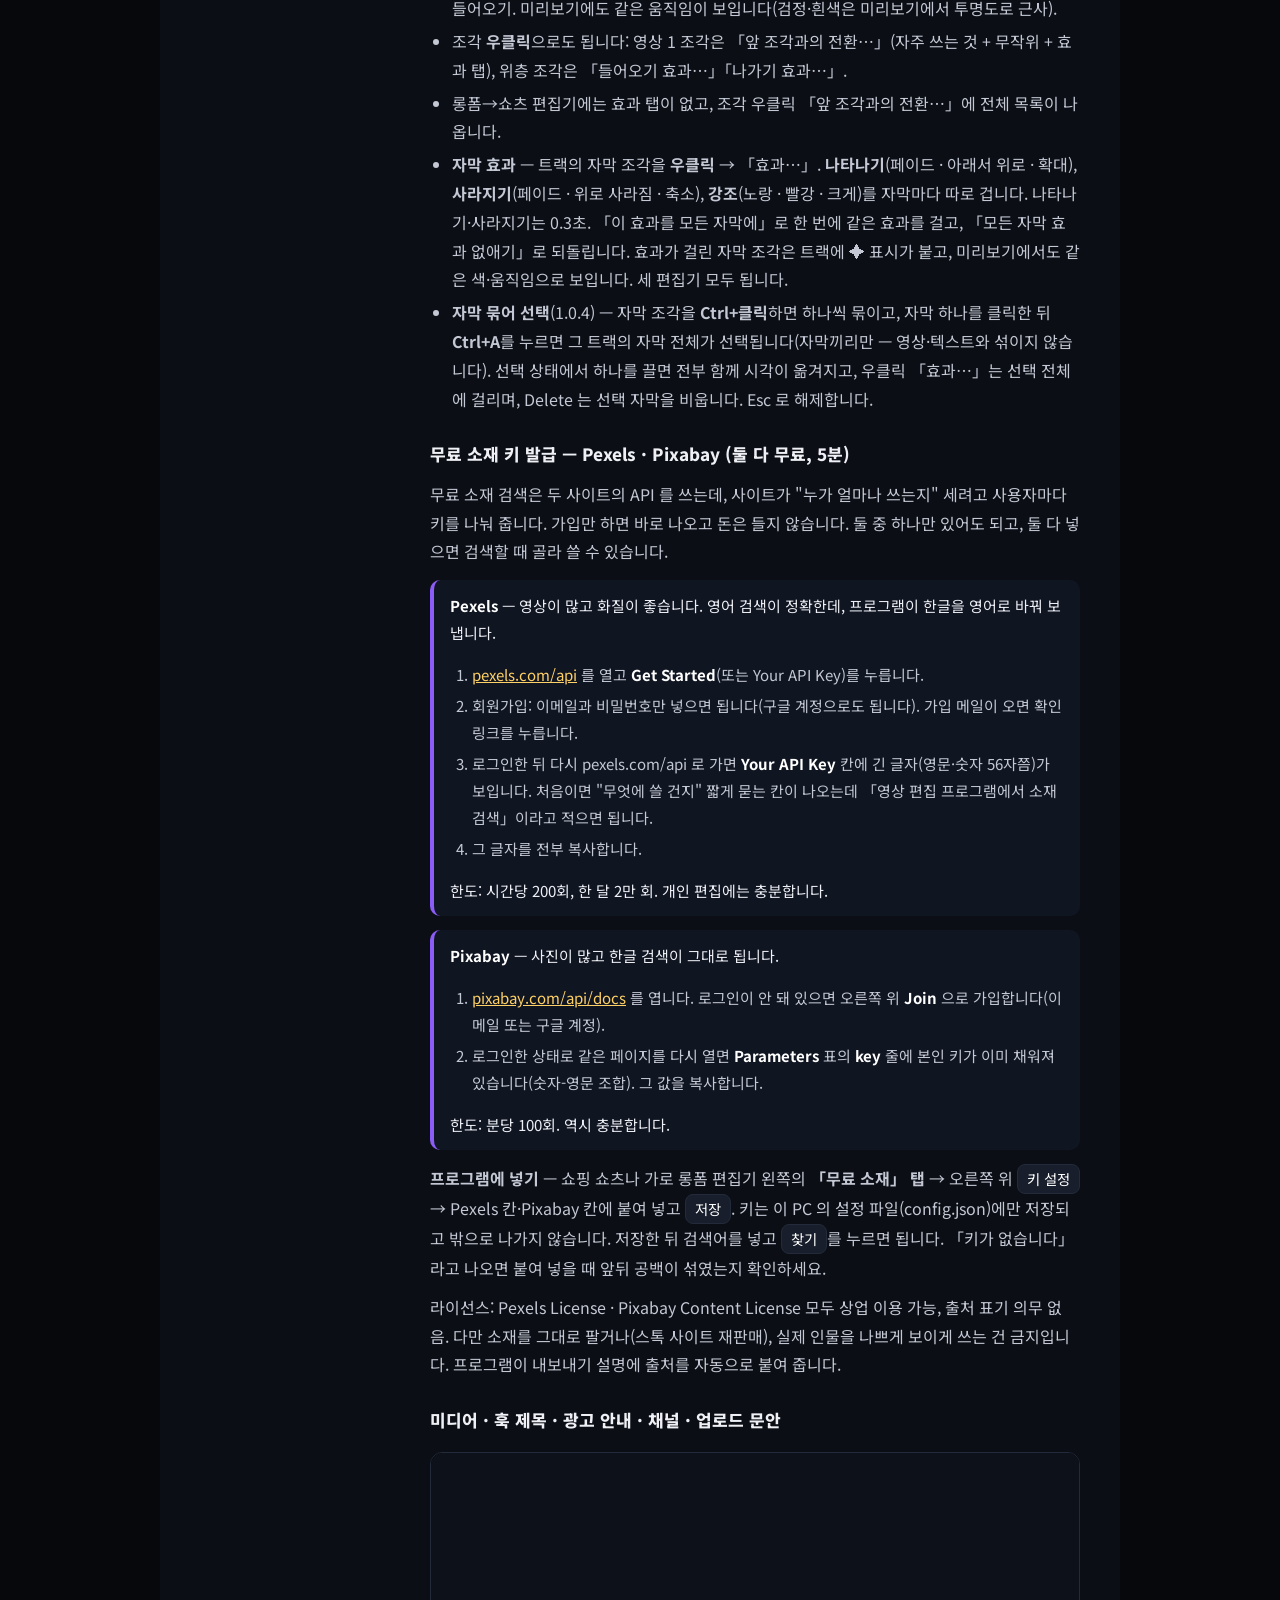
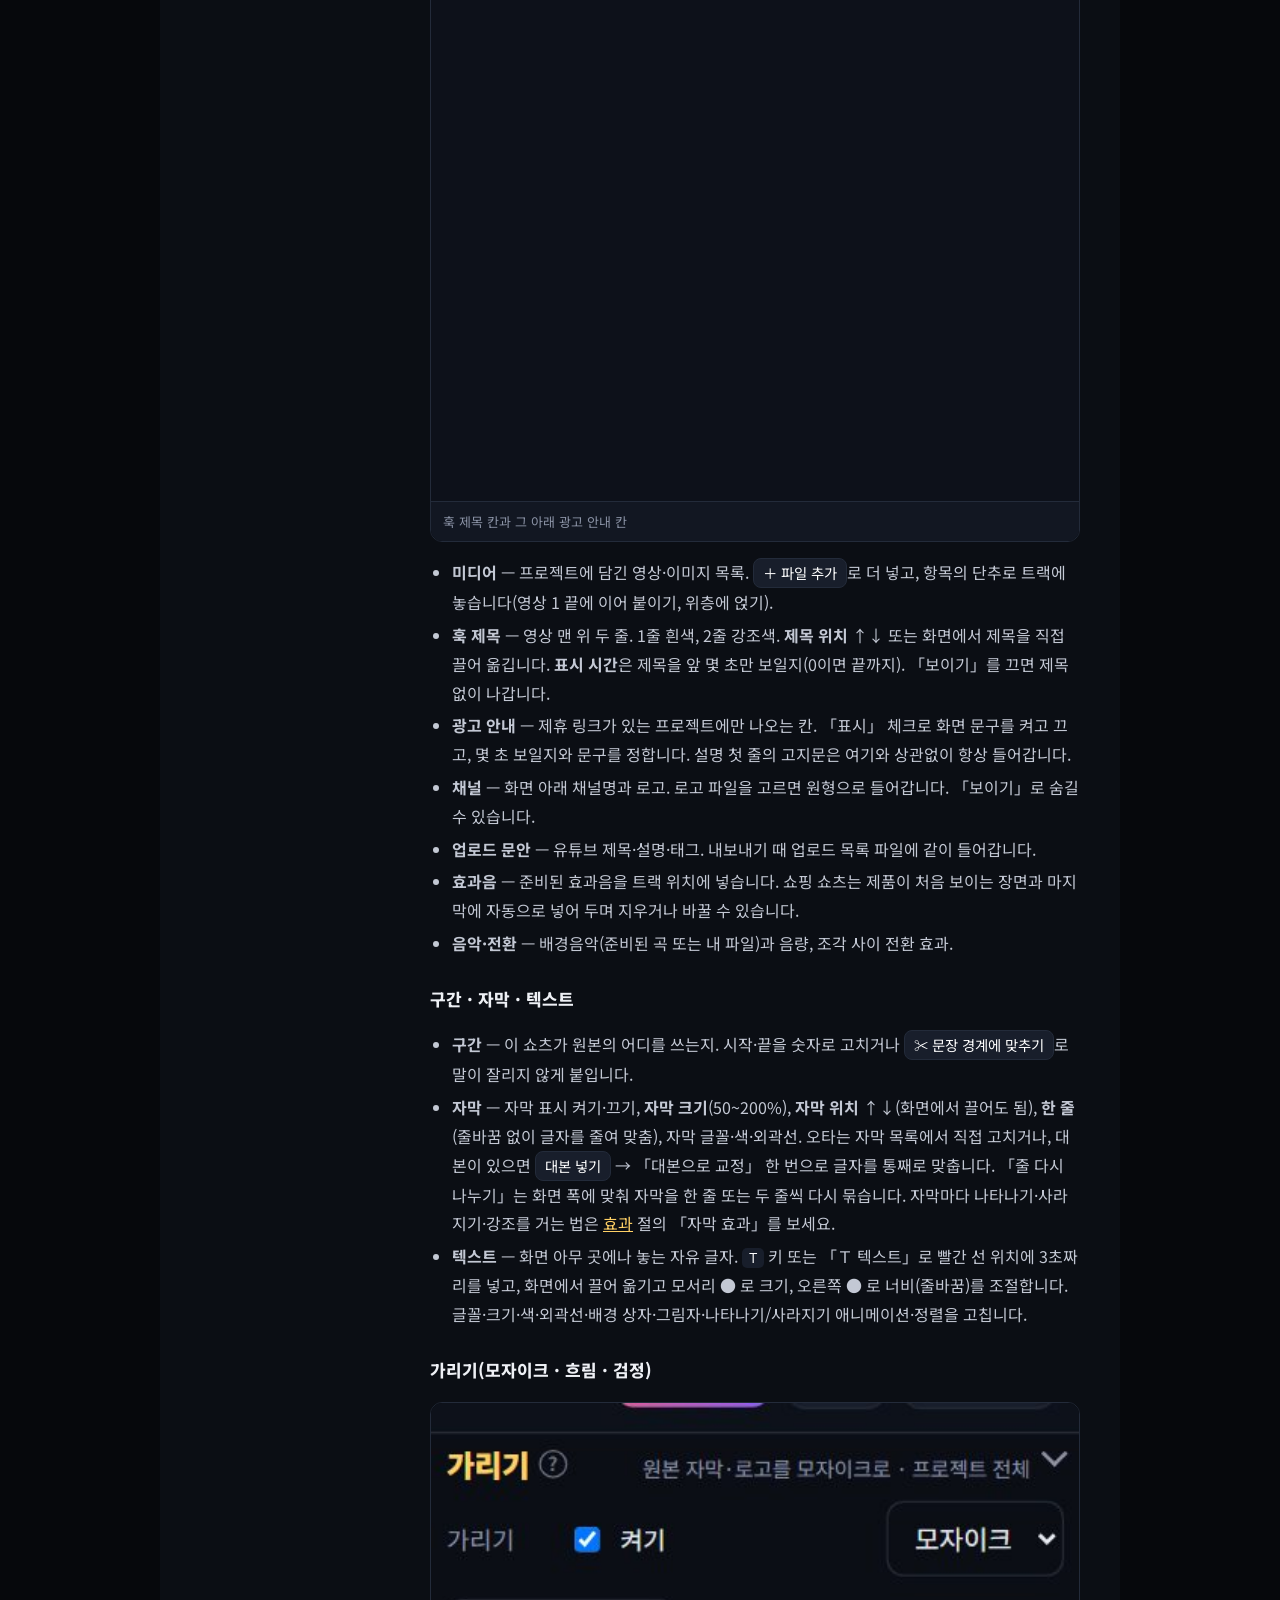
==== commit a700ede4: "문구: 「새 판」→「업데이트」, 설명서 캡처 1.0.4 화면으로 Co-Authored-By: Claude Fable 5.1 <noreply@anthropic.com>" ====
--- a/guide/index.html
+++ b/guide/index.html
@@ -31,15 +31,7 @@
 details{background:var(--bg2);border:1px solid var(--line);border-radius:10px;padding:10px 16px;margin:8px 0}summary{cursor:pointer;font-weight:700;color:#fff}details p{margin:8px 0 2px}
 @media(max-width:820px){.wrap{grid-template-columns:1fr}nav{position:static;height:auto;border-right:0;border-bottom:1px solid var(--line)}main{padding:24px 18px 60px}}
 </style>
-<style>
-.legalfoot{margin-top:26px;padding-top:20px;border-top:1px solid #232b3a;
-  font:400 13px/1.95 "Noto Sans KR","Malgun Gothic",sans-serif;color:#8b93a6;letter-spacing:0}
-.legalfoot b{color:#c3c8d4;font-weight:700}
-.legalfoot a{color:#ffd166;text-decoration:none}
-.legalfoot a:hover{text-decoration:underline}
-.legalfoot .todo{color:#ff8a95;background:rgba(255,92,108,.12);
-  border:1px dashed rgba(255,92,108,.5);border-radius:6px;padding:1px 7px;font-size:12px}
-</style></head>
+</head>
 <body translate="no"><div class="wrap">
 <nav>
   <div class="brand"><i>✂</i> 쇼츠컷 설명서</div>
@@ -232,6 +224,7 @@
 <li>조각 <b>우클릭</b>으로도 됩니다: 영상 1 조각은 「앞 조각과의 전환…」(자주 쓰는 것 + 무작위 + 효과 탭), 위층 조각은 「들어오기 효과…」「나가기 효과…」.</li>
 <li>롱폼→쇼츠 편집기에는 효과 탭이 없고, 조각 우클릭 「앞 조각과의 전환…」에 전체 목록이 나옵니다.</li>
 <li><b>자막 효과</b> — 트랙의 자막 조각을 <b>우클릭</b> → 「효과…」. <b>나타나기</b>(페이드 · 아래서 위로 · 확대), <b>사라지기</b>(페이드 · 위로 사라짐 · 축소), <b>강조</b>(노랑 · 빨강 · 크게)를 자막마다 따로 겁니다. 나타나기·사라지기는 0.3초. 「이 효과를 모든 자막에」로 한 번에 같은 효과를 걸고, 「모든 자막 효과 없애기」로 되돌립니다. 효과가 걸린 자막 조각은 트랙에 ✦ 표시가 붙고, 미리보기에서도 같은 색·움직임으로 보입니다. 세 편집기 모두 됩니다.</li>
+<li><b>자막 묶어 선택</b>(1.0.4) — 자막 조각을 <b>Ctrl+클릭</b>하면 하나씩 묶이고, 자막 하나를 클릭한 뒤 <b>Ctrl+A</b>를 누르면 그 트랙의 자막 전체가 선택됩니다(자막끼리만 — 영상·텍스트와 섞이지 않습니다). 선택 상태에서 하나를 끌면 전부 함께 시각이 옮겨지고, 우클릭 「효과…」는 선택 전체에 걸리며, Delete 는 선택 자막을 비웁니다. Esc 로 해제합니다.</li>
 </ul>
 <h3 id="stock-key">무료 소재 키 발급 — Pexels · Pixabay (둘 다 무료, 5분)</h3>
 <p>무료 소재 검색은 두 사이트의 API 를 쓰는데, 사이트가 "누가 얼마나 쓰는지" 세려고 사용자마다 키를 나눠 줍니다. 가입만 하면 바로 나오고 돈은 들지 않습니다. 둘 중 하나만 있어도 되고, 둘 다 넣으면 검색할 때 골라 쓸 수 있습니다.</p>
@@ -319,7 +312,7 @@
 쇼츠·릴스·틱톡은 1080×1920 이 표준이라 대부분의 쓰임에는 이 해상도로 충분합니다.</div>
 
 <h2 id="update">8. <em>업데이트</em></h2>
-<p>홈 위쪽 <span class="btn">⟳ 업데이트 확인</span>을 누르면 새 판이 있는지 보고 받습니다. 프로젝트·설정·라이선스는 그대로 두고 프로그램 파일만 바뀝니다. 이용 기간 안에는 모든 업데이트가 포함됩니다.</p>
+<p>홈 위쪽 <span class="btn">⟳ 업데이트 확인</span>을 누르면 업데이트가 있는지 보고 받습니다. 프로젝트·설정·라이선스는 그대로 두고 프로그램 파일만 바뀝니다. 이용 기간 안에는 모든 업데이트가 포함됩니다.</p>
 
 <h2 id="faq">9. <em>자주 묻는 질문</em></h2>
 <details><summary>미리보기가 끊기거나 영상이 튀어요</summary><p>대부분 그 순간 컴퓨터가 다른 일로 바쁜 것이고 결과물에는 영향이 없습니다. <a href="#spec">내 컴퓨터 사양</a>의 확인 순서를 따라 보세요. 작업 관리자에서 CPU 를 많이 쓰는 다른 프로그램을 끝내는 것이 첫 번째입니다.</p></details>
@@ -340,7 +333,7 @@
 <li>AI가 만든 장면이나 가상 인물이 들어가면 「AI로 만든 영상」임을 설명에 밝히세요. 실제 사용 후기처럼 말하는 문장은 넣지 마세요.</li>
 <li>조회수·수익은 프로그램이 보장하지 않습니다.</li>
 </ul>
-<div class="foot">쇼츠컷 ShortsCut · <a href="https://shortscut.kr/">shortscut.kr</a> · 이 문서의 캡처는 실제 프로그램 화면이며 채널명은 가렸습니다. 문의와 구매는 <a href="../#buy">소개 페이지의 구매 안내</a>.</div><!--legal--><div class="legalfoot"><b>동화기획</b> · 대표 김경하 · 사업자등록번호 608-09-36630 (<a href="https://www.ftc.go.kr/bizCommPop.do?wrkr_no=6080936630" target="_blank" rel="noopener">사업자정보 확인</a>)<br>통신판매업 신고 신고 면제(직전 연도 거래 50회 미만) · 주소 서울특별시 금천구 독산로51길 45, 2층(독산동)<br>전화 050-6683-5882 · 이메일 photolark@gmail.com · 호스팅서비스 제공자 GitHub, Inc.<br><a href="/terms/">이용약관</a> · <a href="/privacy/"><b>개인정보처리방침</b></a> · <a href="/refund/">청약철회·환불</a></div><!--/legal-->
+<div class="foot">쇼츠컷 ShortsCut · <a href="https://shortscut.kr/">shortscut.kr</a> · 이 문서의 캡처는 실제 프로그램 화면이며 채널명은 가렸습니다. 문의와 구매는 <a href="../#buy">소개 페이지의 구매 안내</a>.</div>
 </main>
 </div></body>
 </html>
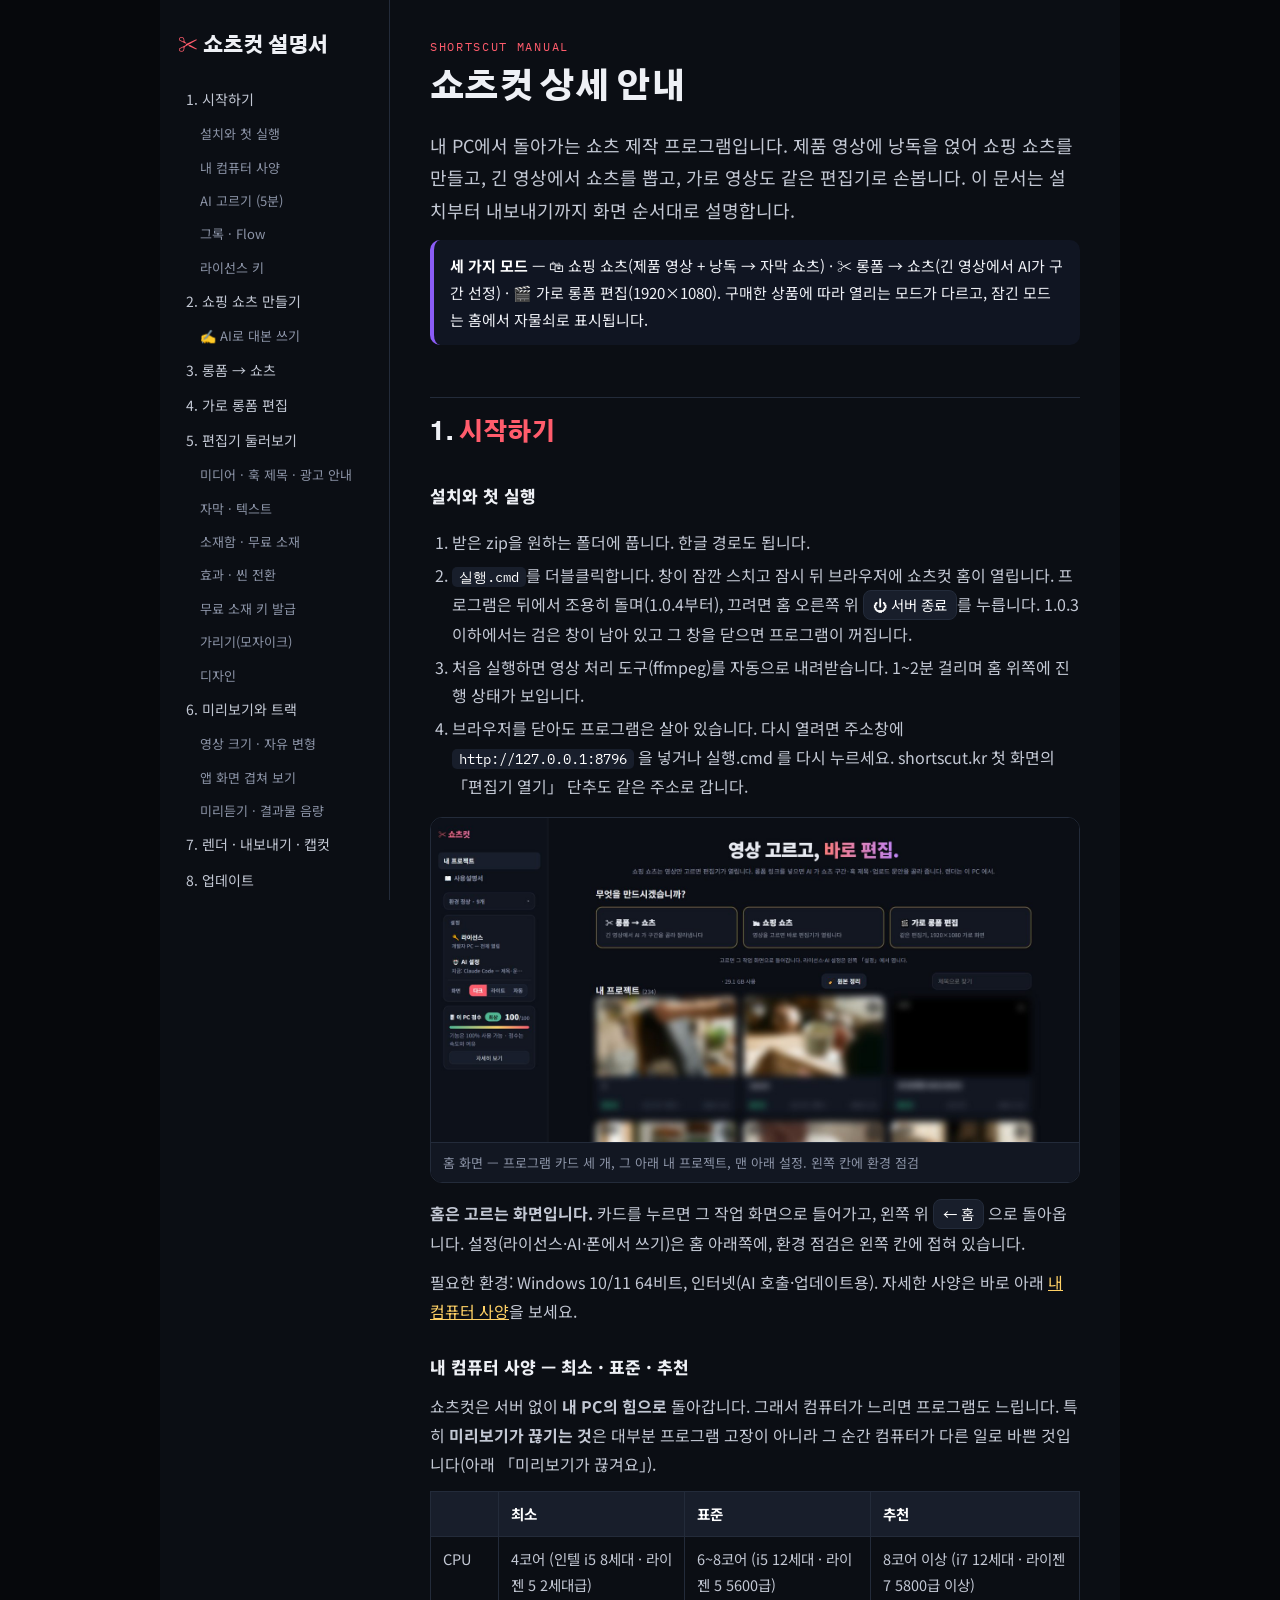
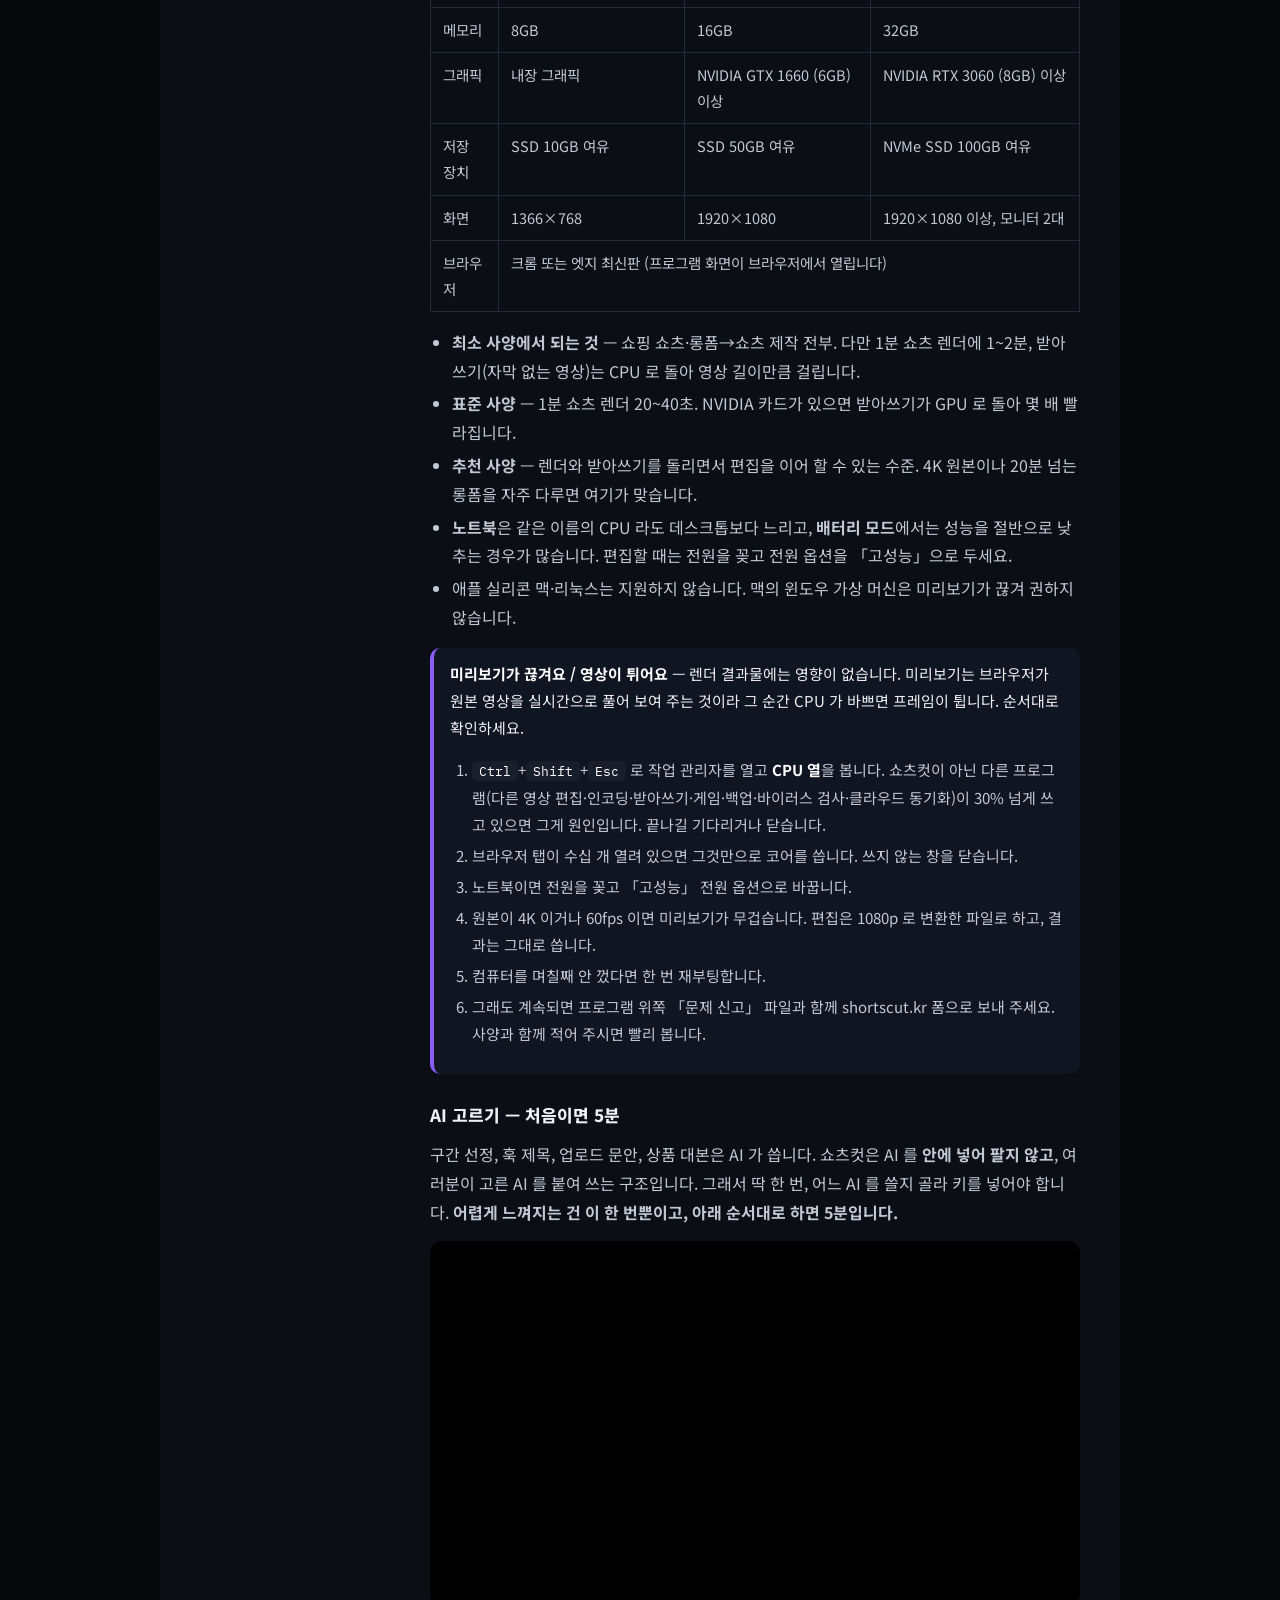
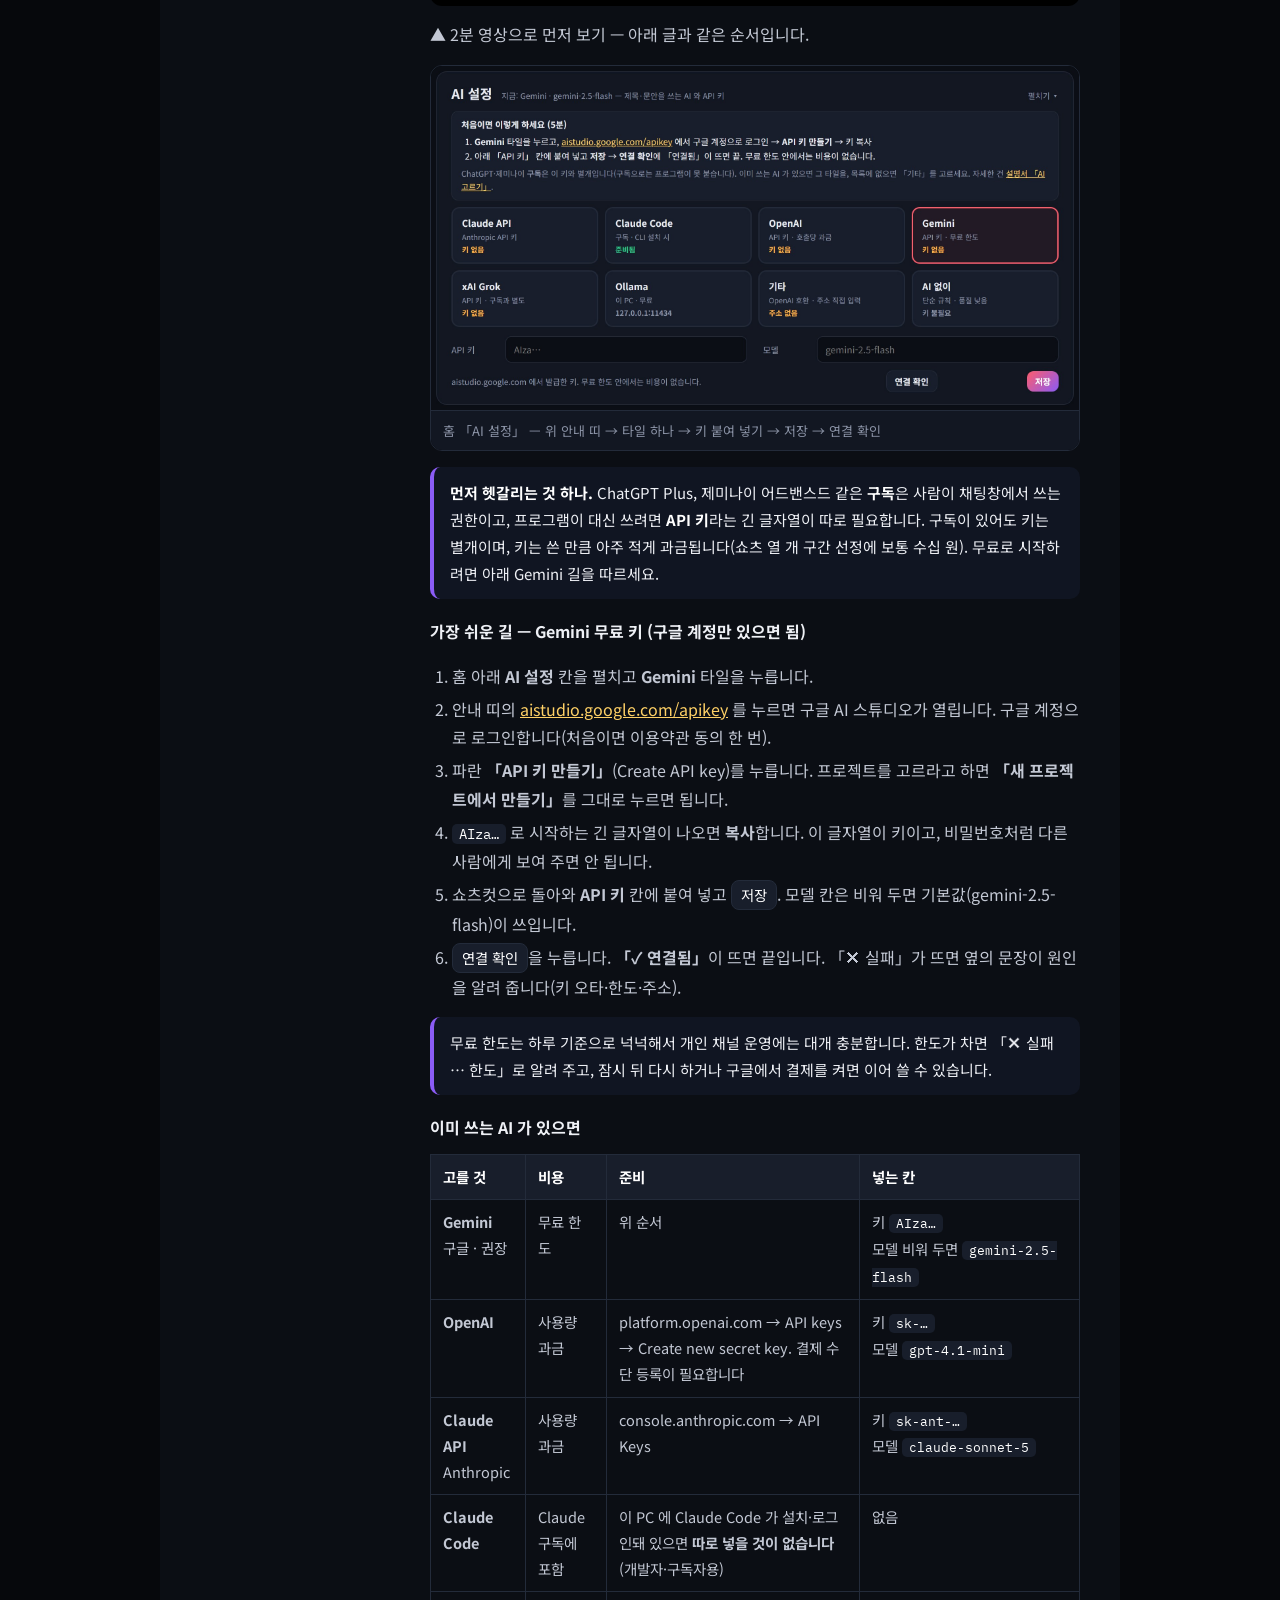
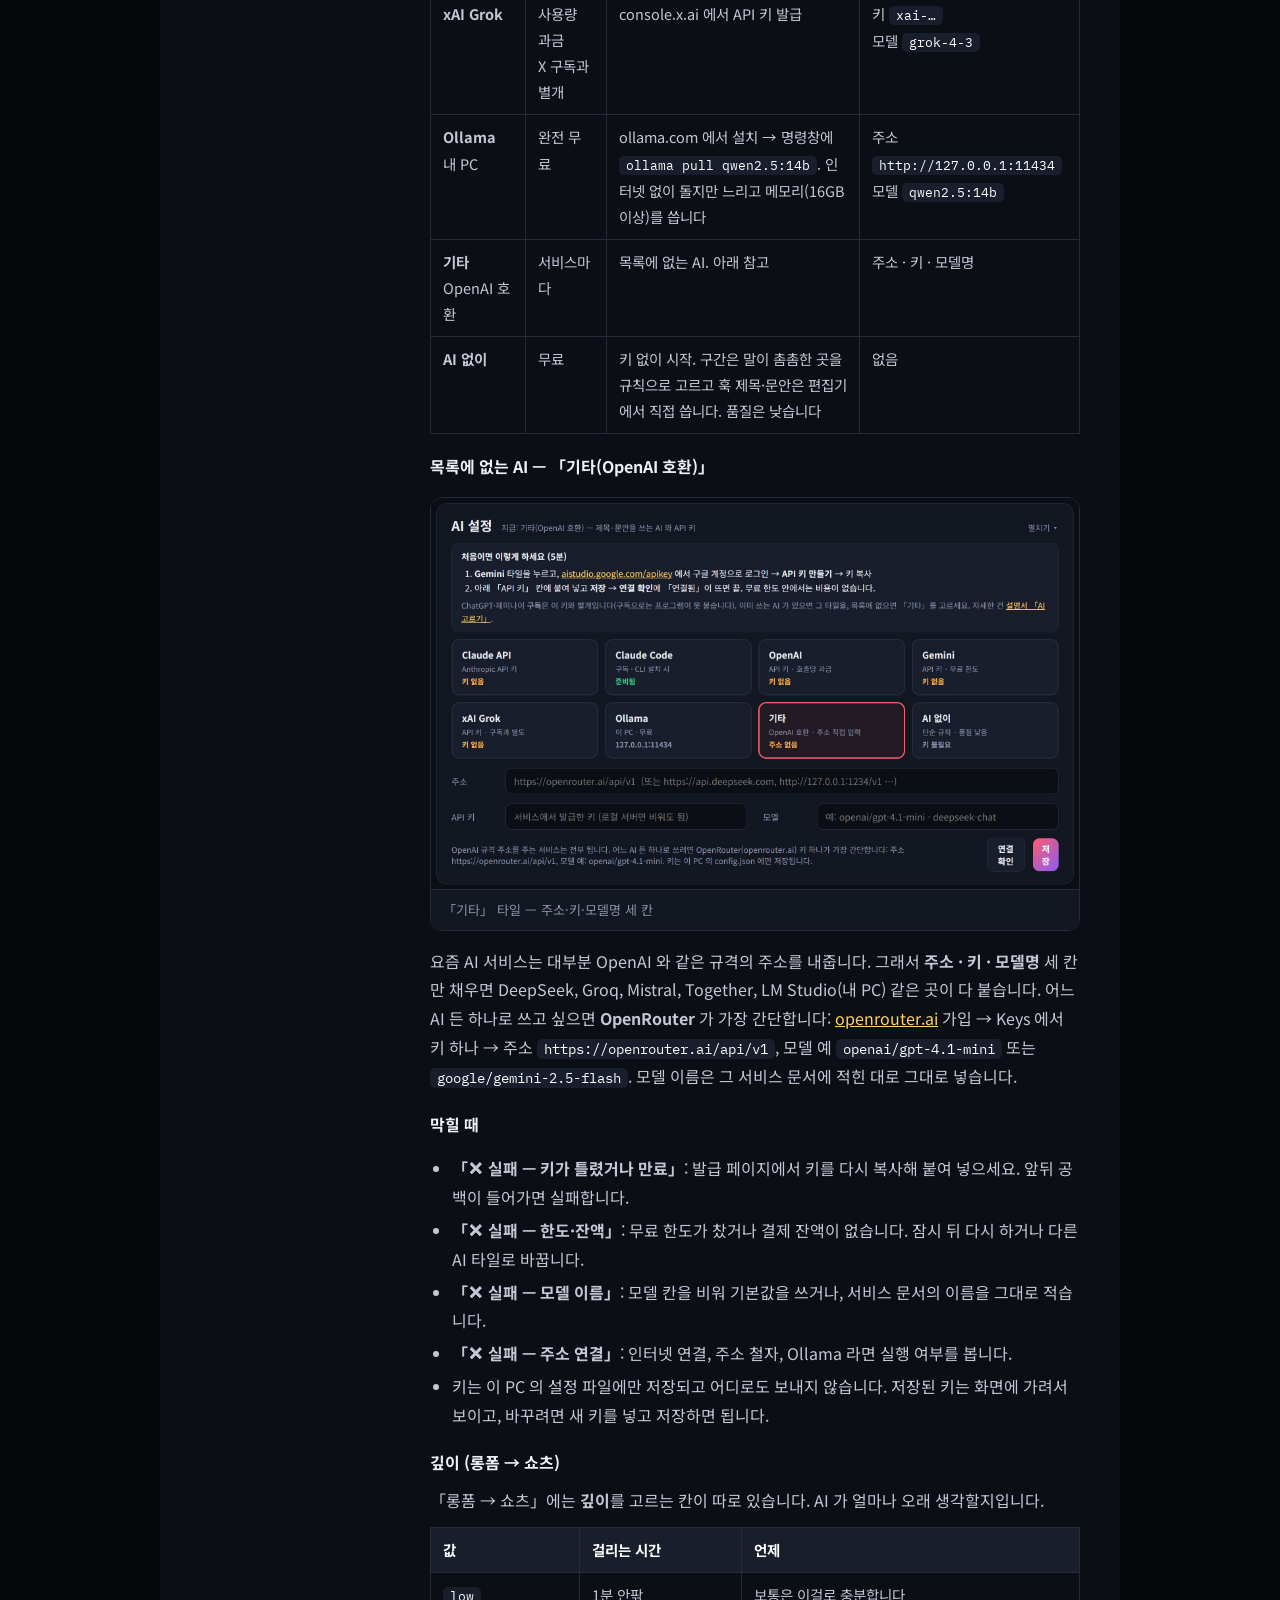
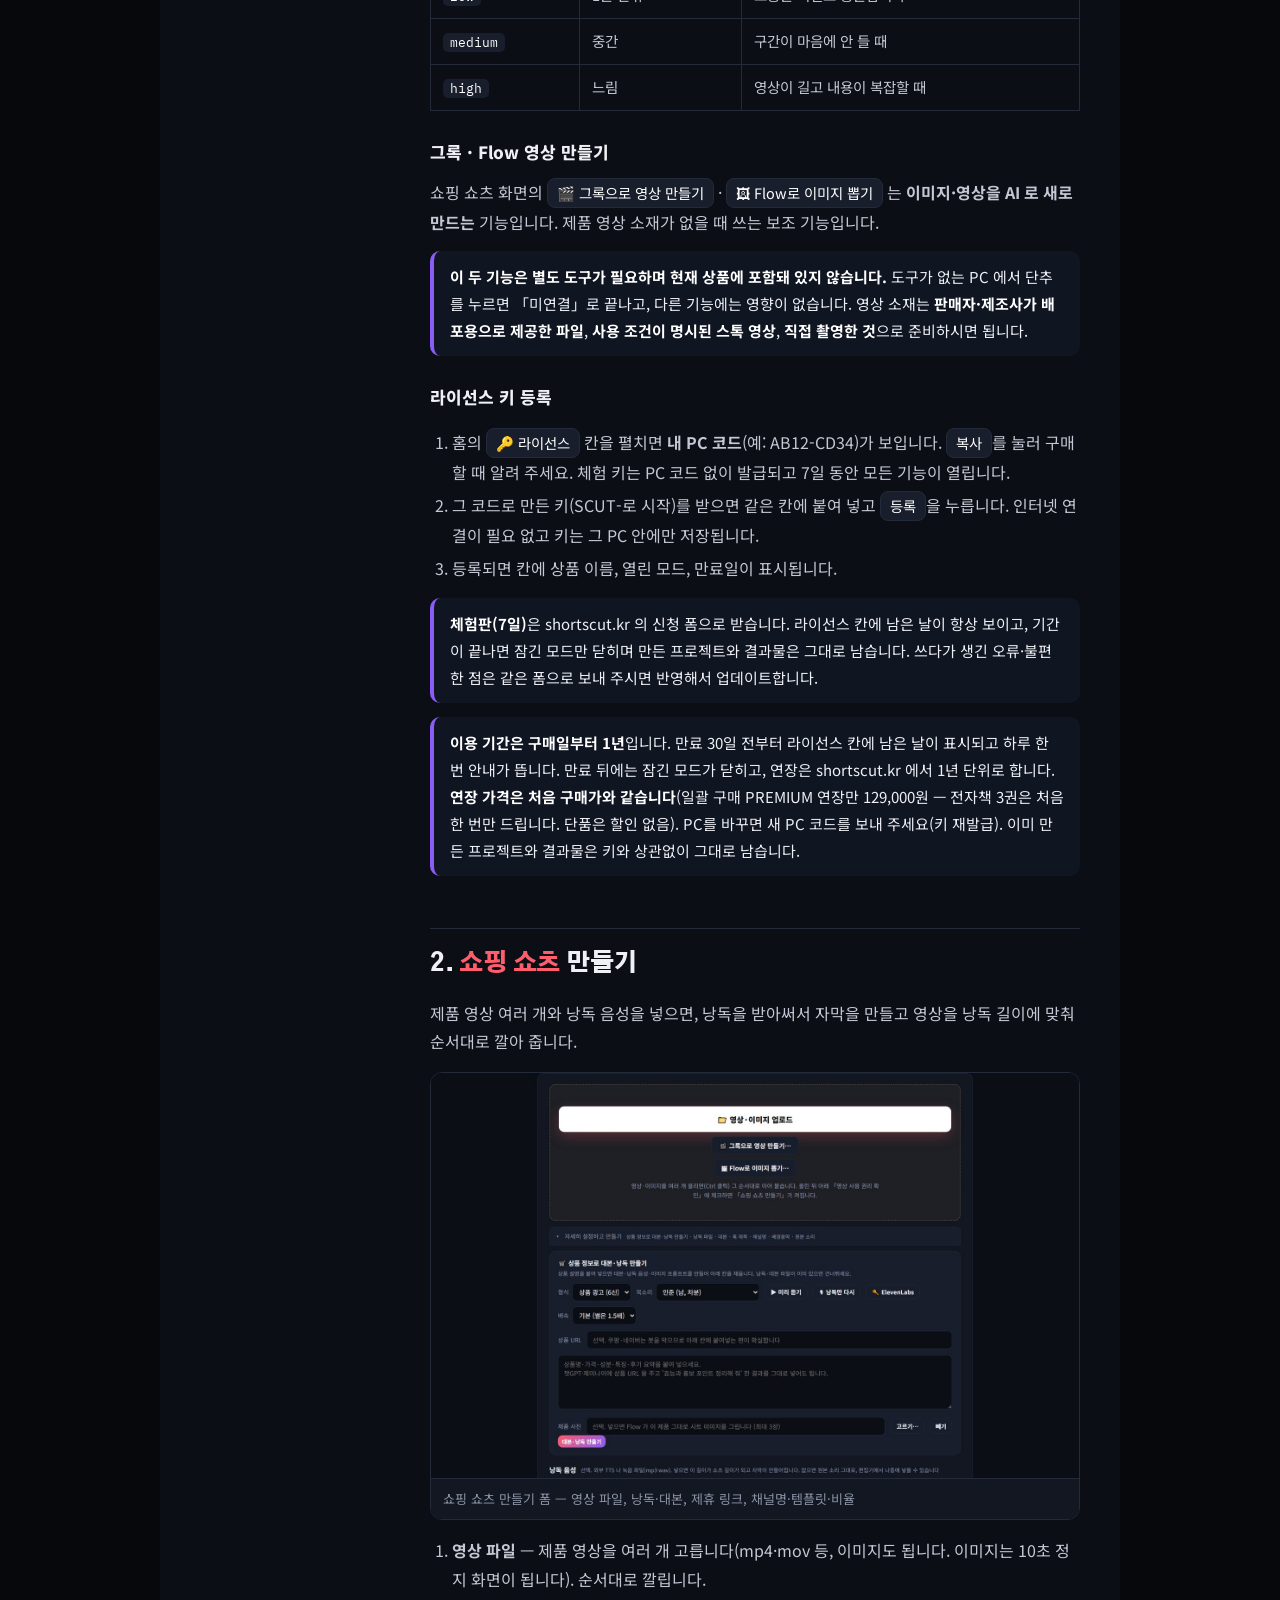
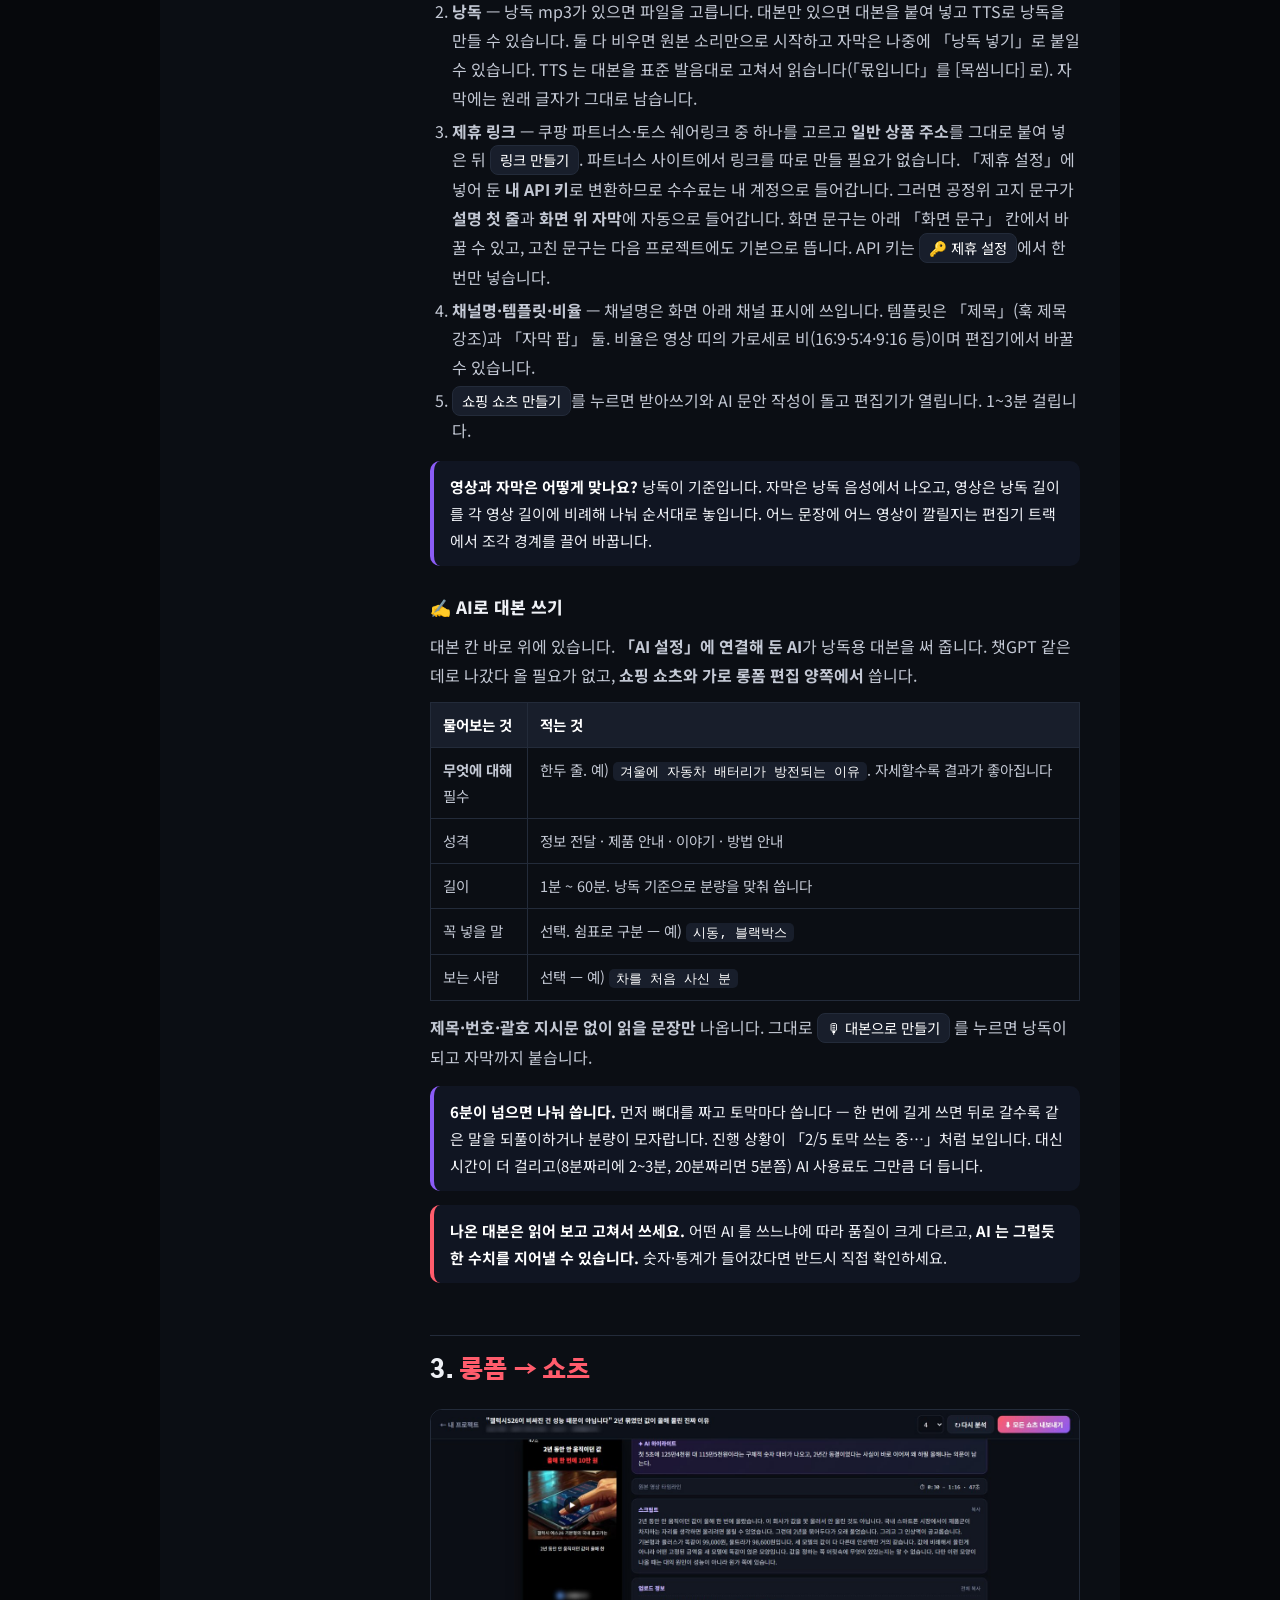
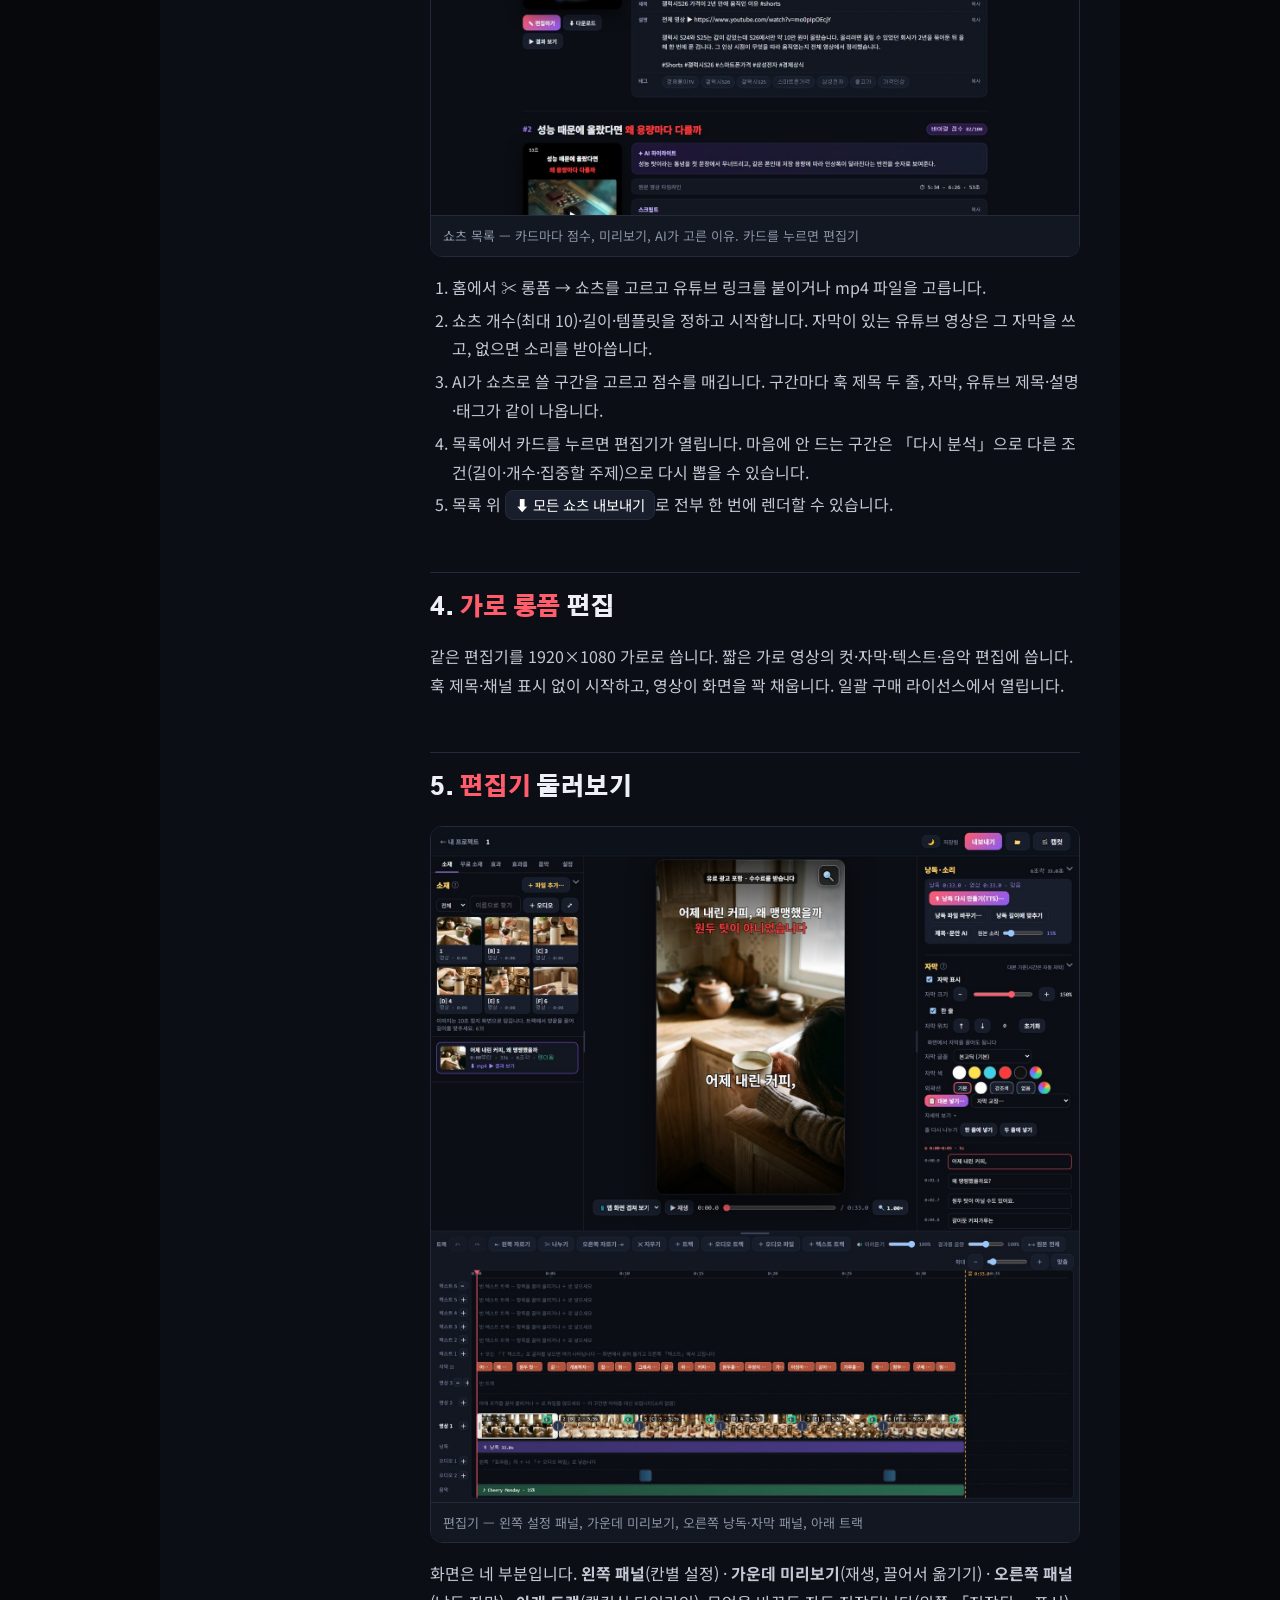
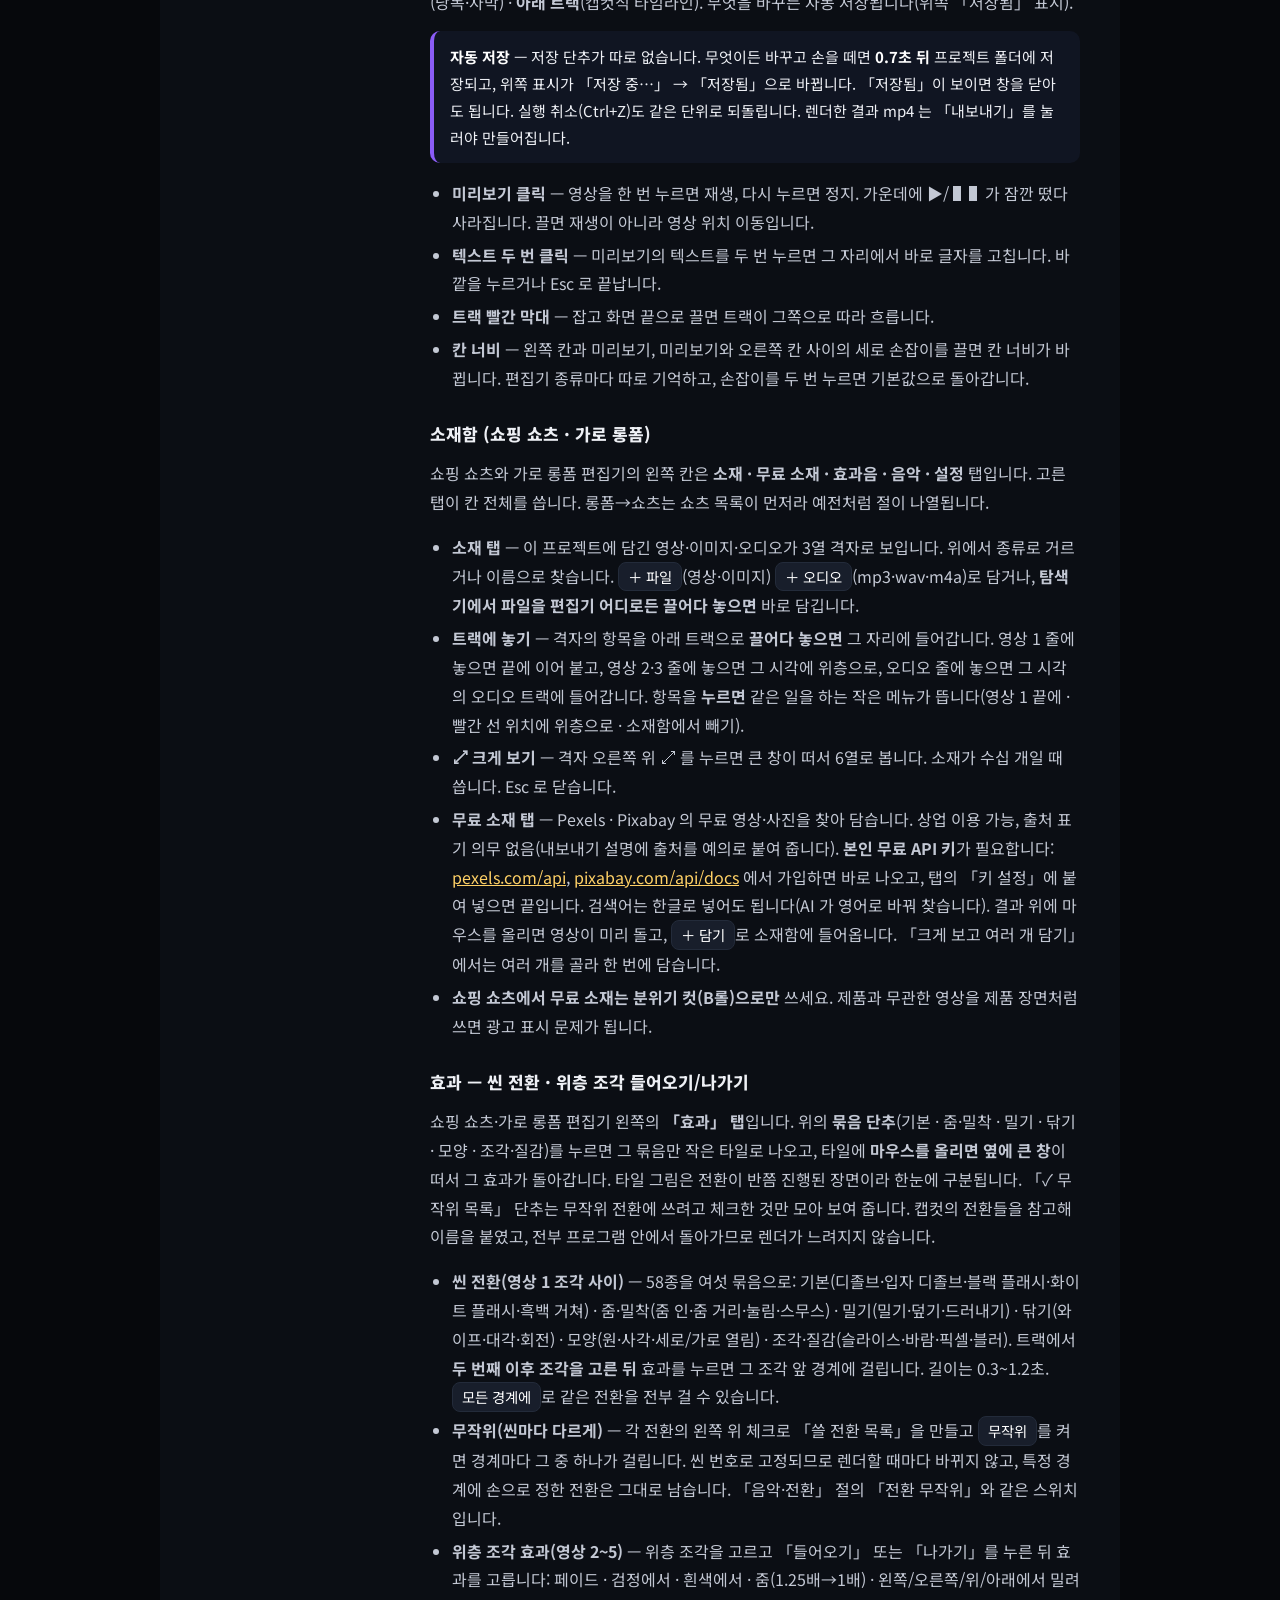
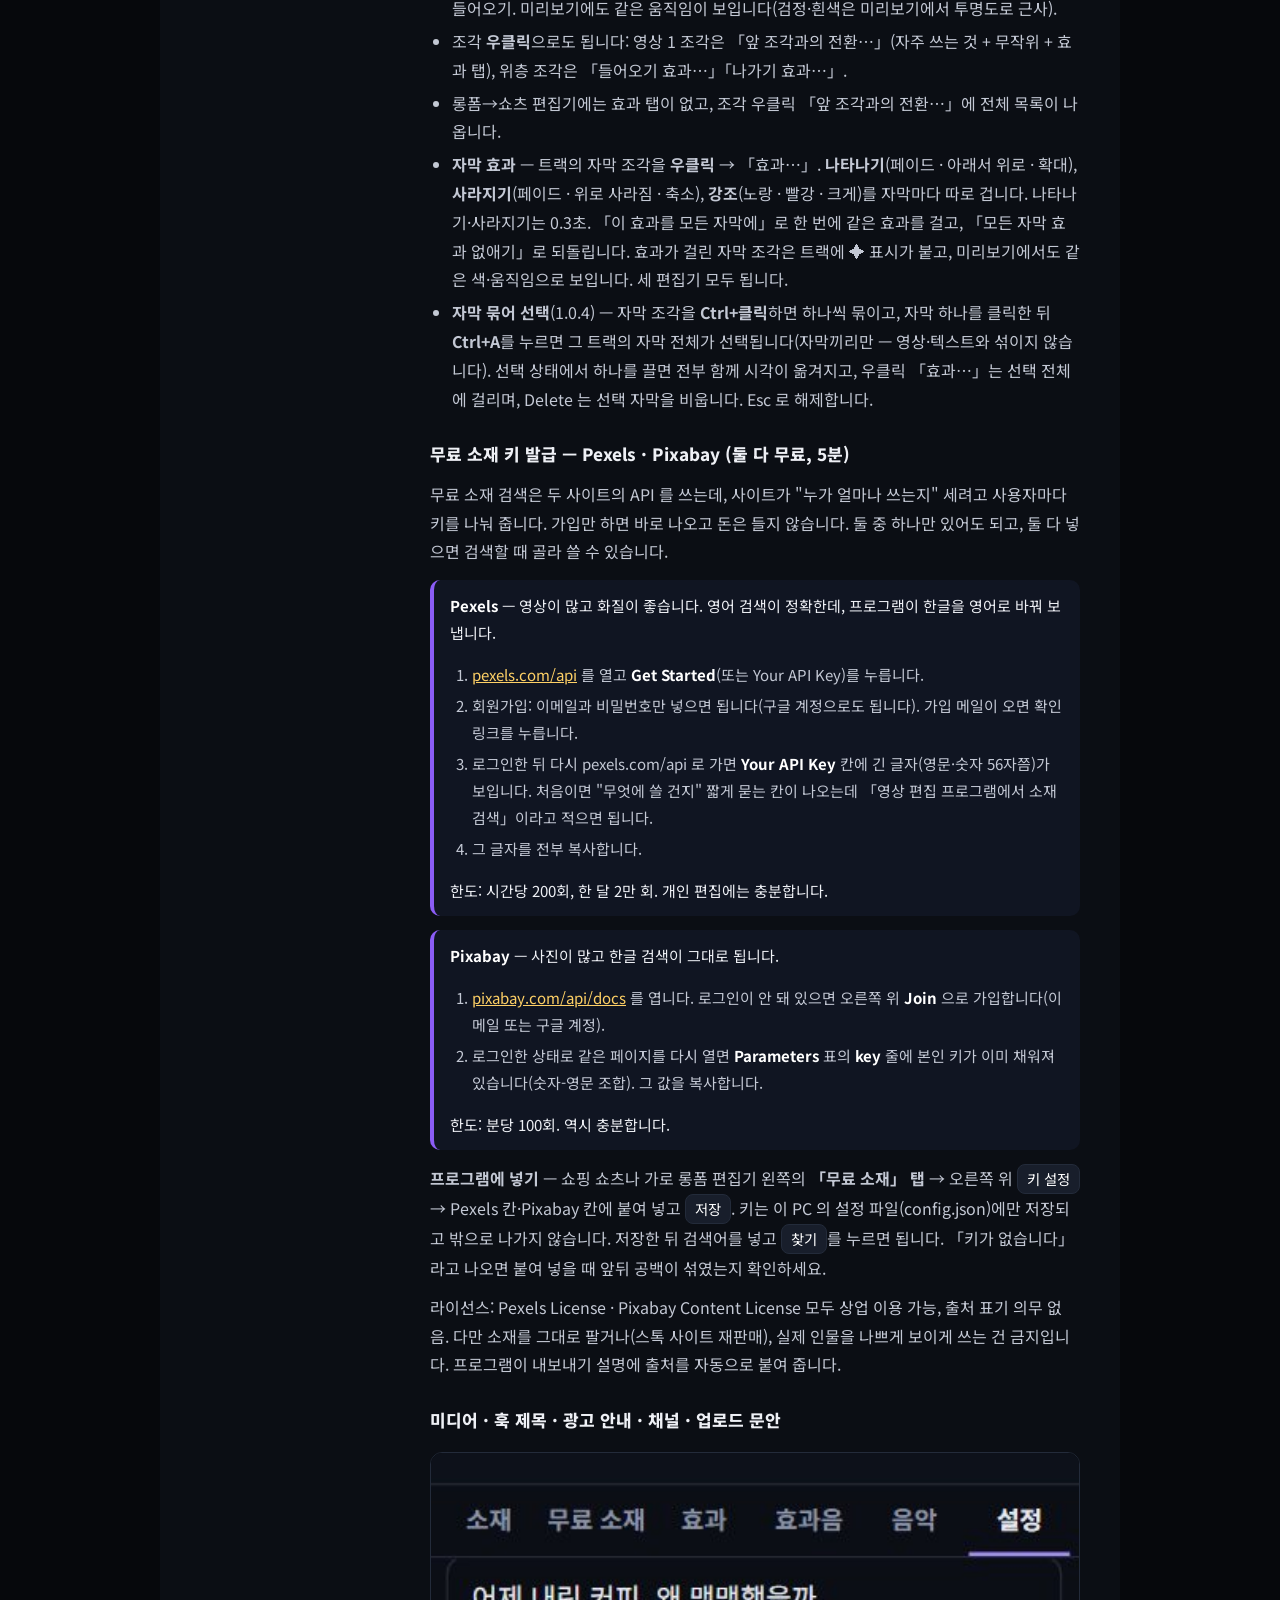
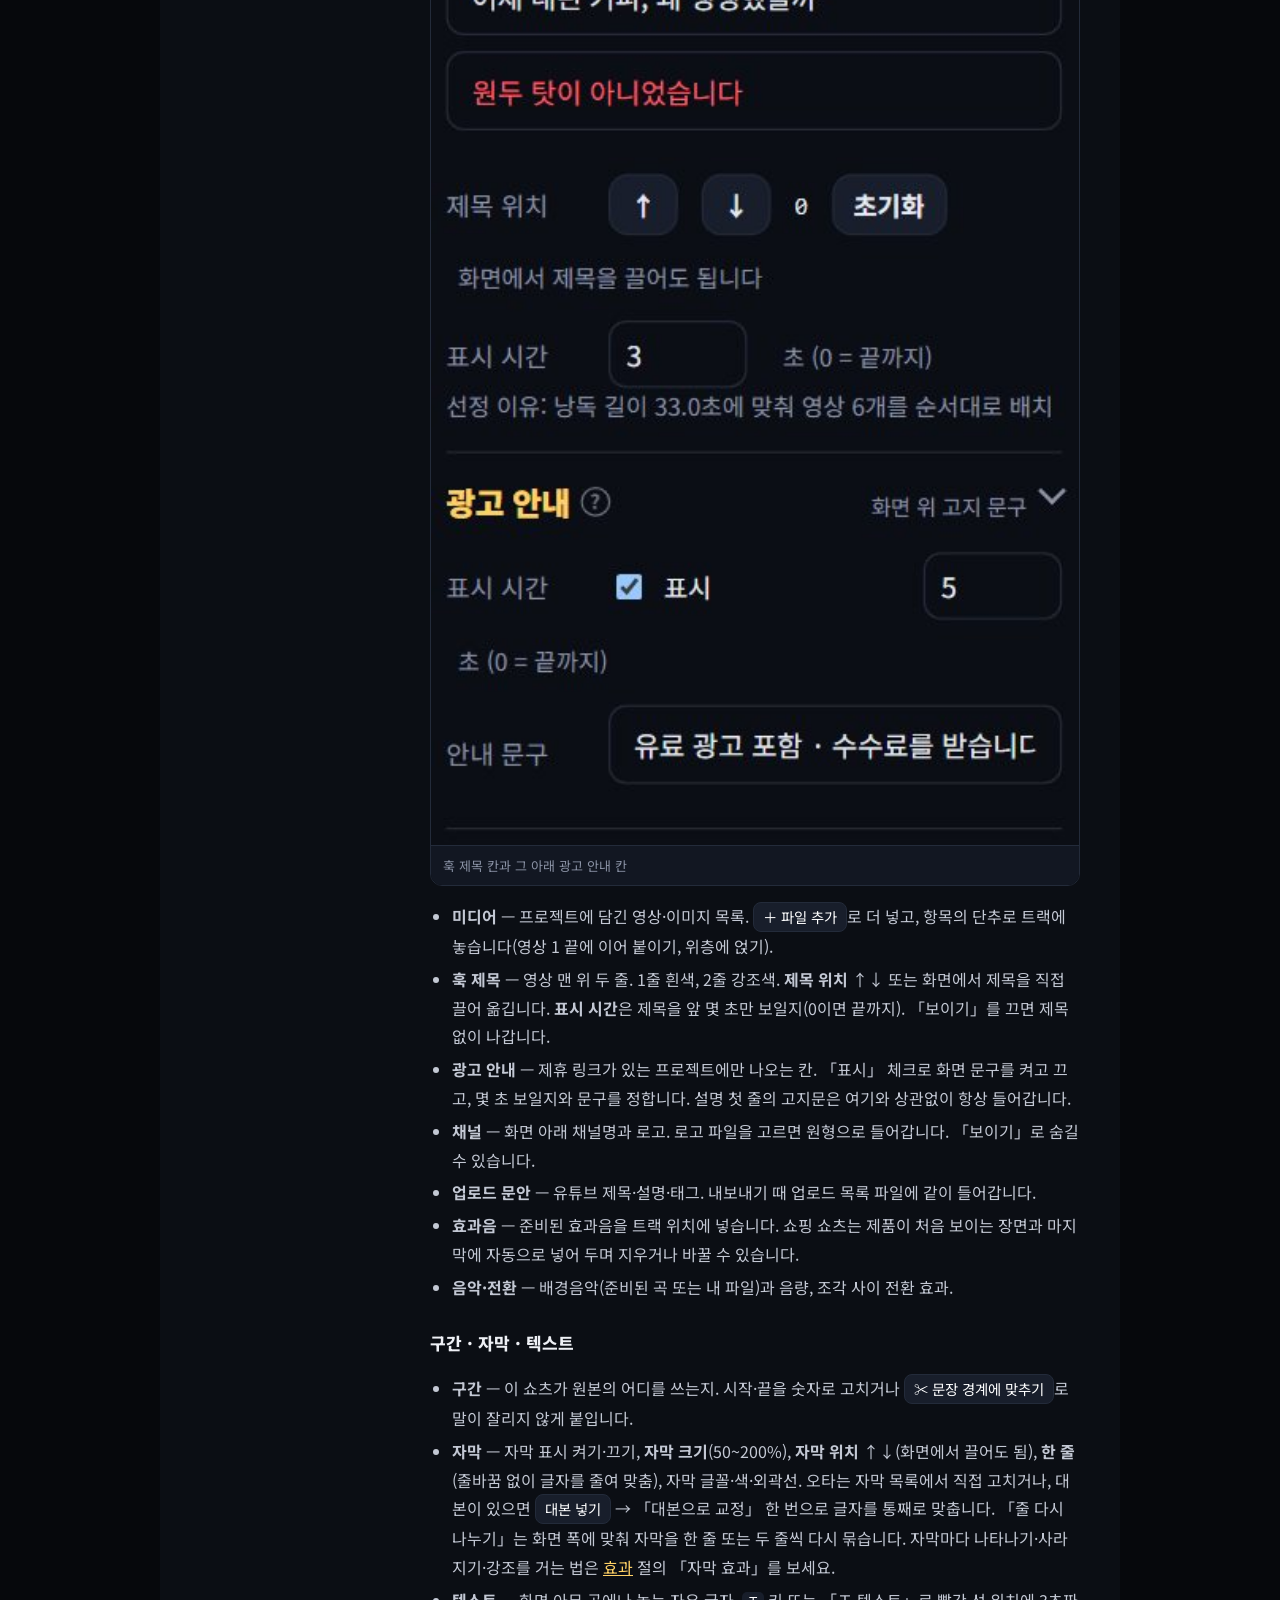
==== commit d464a57a: "설명서: 영상 크기·자유 변형, 배경 영상 흐림 절 추가 + 캡처 갱신(훅·광고 안내 빈 그림 고침) Co-Authored-By: Claude Fable 5.1 <noreply@a" ====
--- a/guide/index.html
+++ b/guide/index.html
@@ -40,7 +40,7 @@
   <a href="#long">3. 롱폼 → 쇼츠</a>
   <a href="#wide">4. 가로 롱폼 편집</a>
   <a href="#editor">5. 편집기 둘러보기</a><a class="sub" href="#p-media">미디어 · 훅 제목 · 광고 안내</a><a class="sub" href="#p-sub">자막 · 텍스트</a><a class="sub" href="#p-bin">소재함 · 무료 소재</a><a class="sub" href="#p-fx">효과 · 씬 전환</a><a class="sub" href="#stock-key">무료 소재 키 발급</a><a class="sub" href="#p-mask">가리기(모자이크)</a><a class="sub" href="#p-design">디자인</a>
-  <a href="#preview">6. 미리보기와 트랙</a><a class="sub" href="#safezone">앱 화면 겹쳐 보기</a><a class="sub" href="#volume">미리듣기 · 결과물 음량</a>
+  <a href="#preview">6. 미리보기와 트랙</a><a class="sub" href="#size">영상 크기 · 자유 변형</a><a class="sub" href="#safezone">앱 화면 겹쳐 보기</a><a class="sub" href="#volume">미리듣기 · 결과물 음량</a>
   <a href="#render">7. 렌더 · 내보내기 · 캡컷</a>
   <a href="#update">8. 업데이트</a>
   <a href="#faq">9. 자주 묻는 질문</a>
@@ -280,13 +280,25 @@
 <li><b>템플릿</b> — 「제목」(훅 제목 강조) / 「자막 팝」(자막이 크고 튀는 스타일).</li>
 <li><b>비율</b> — 영상 띠의 비율. 16:9·7:5·5:4·1:1·4:5·5:7·9:16. 9:16이면 영상이 세로 화면을 꽉 채우고, 그 외에는 위아래에 여백(띠 모드)이 생깁니다.</li>
 <li><b>영상 위치</b> — 띠 모드에서 영상 띠를 위아래로 옮깁니다. ↑↓ 20px 단위. 자막은 따라오지 않으니 자막 위치로 따로 맞추세요.</li>
-<li><b>배경 / 배경 이미지</b> — 띠 바깥 여백의 색, 또는 이미지(jpg·png). 이미지는 캔버스를 꽉 채우도록 잘라 넣습니다. 9:16처럼 영상이 화면을 다 덮으면 배경은 보이지 않습니다.</li>
+<li><b>배경</b> — 띠 바깥 여백을 무엇으로 채울지 맨 앞 선택 상자에서 고릅니다. <b>색</b>(견본 또는 직접 고르기) · <b>이미지</b>(jpg·png, 캔버스를 꽉 채우도록 잘라 넣음) · <b>영상 흐림</b>(지금 재생 중인 영상이 흐리고 조금 어둡게 깔립니다. 재생하면 함께 움직이고 결과물도 같습니다). 9:16처럼 영상이 화면을 다 덮으면 어느 모드도 보이지 않습니다.</li>
 <li><b>제목 글꼴·색 ▾</b> — 제목 글꼴, 제목 색, 강조색(2줄·채널 원·자막 강조에 함께 쓰임).</li>
 <li>출력 형식은 쇼핑 쇼츠·롱폼→쇼츠가 세로 1080×1920 고정이라 따로 고르지 않습니다. 가로 롱폼 편집만 1920×1080입니다.</li>
 </ul>
+<div class="shot"><img src="img/10_bgvideo.jpg" alt="배경 「영상 흐림」 — 16:9 띠 위아래 여백에 같은 영상이 흐리게 깔린다" loading="lazy"><div class="cap">배경 「영상 흐림」 — 16:9 띠 위아래 여백에 같은 영상이 흐리게 깔린다</div></div>
 
 <h2 id="preview">6. <em>미리보기</em>와 트랙</h2>
-<p><span class="btn">▶ 재생</span>으로 결과와 같은 순서로 재생됩니다(조각 순서·낭독·음악·효과음·텍스트 모두). 재생 위치 막대를 끌어 옮기고, 화면에서 제목·자막·텍스트·가리기 상자를 직접 끌 수 있습니다. 영상 위에서 마우스 휠은 확대·축소입니다.</p>
+<p><span class="btn">▶ 재생</span>으로 결과와 같은 순서로 재생됩니다(조각 순서·낭독·음악·효과음·텍스트 모두). 재생 위치 막대를 끌어 옮기고, 화면에서 제목·자막·텍스트·가리기 상자를 직접 끌 수 있습니다. 영상 위에서 마우스 휠은 확대·축소, 그냥 끌기는 위치 이동, <kbd>Shift</kbd>·<kbd>Ctrl</kbd>을 누르고 끌면 크기·변형입니다(아래).</p>
+<h3 id="size">영상 크기 · 자유 변형</h3>
+<div class="shot"><img src="img/09_size.jpg" alt="🔍 영상 크기 팝업(전체 / 이 조각, 확대 슬라이더, 가로·세로 슬라이더)과 Ctrl+T 손잡이 — 이 조각만 0.7배로 줄인 모습" loading="lazy"><div class="cap">🔍 영상 크기 팝업(전체 / 이 조각, 확대 슬라이더, 가로·세로 슬라이더)과 Ctrl+T 손잡이 — 이 조각만 0.7배로 줄인 모습</div></div>
+<p>영상 오른쪽 위 <span class="btn">🔍</span> 단추(재생 줄 오른쪽 끝에도 같은 단추)를 누르면 「영상 크기」 줄이 열립니다.</p>
+<ul>
+<li><b>확대·축소</b> — 슬라이더 0.5~3배. 1보다 작으면 영상이 띠 안에 작게 들어가고 빈 곳은 배경으로 채워집니다. 1보다 크면 확대되어 가장자리가 잘립니다. <kbd>−</kbd>/<kbd>＋</kbd>는 0.1씩, 영상 위 마우스 휠도 같습니다.</li>
+<li><b>전체 / 이 조각</b> — 「전체」는 모든 조각이 같은 크기, 「이 조각」은 지금 화면에 보이는 조각(빨간 선이 든 조각)만 바뀝니다. 제품 영상마다 크기가 다를 때 조각을 하나씩 골라 맞추세요. 「이 조각」에서 <span class="btn">전체 설정 따르기</span>를 누르면 그 조각만 따로 준 값이 지워집니다. 조각을 나눠도 값은 양쪽에 남습니다.</li>
+<li><b>가로 · 세로</b> — 둘째 줄 슬라이더로 한 축만 늘리거나 줄입니다(0.3~3배, 포토샵 자유 변형처럼 비율이 바뀝니다). <span class="btn">비율 원래대로</span>가 둘 다 1로.</li>
+<li><b>영상 위에서 바로</b> — <kbd>Shift</kbd>+끌기 = 화면 규격대로 확대·축소(비율 유지), <kbd>Ctrl</kbd>+끌기 = 자유 변형(좌우로 끌면 가로만, 위아래로 끌면 세로만), 그냥 끌기 = 위치 이동.</li>
+<li><b>손잡이</b> — <kbd>Ctrl</kbd>+<kbd>T</kbd>(또는 <span class="btn">✥ 변형</span>)를 누르면 영상 가장자리에 손잡이 8개가 나옵니다. 변 손잡이는 그 축만, 모서리는 규격대로. <kbd>Shift</kbd>를 누르면 어디를 잡아도 규격, <kbd>Ctrl</kbd>을 누르면 어디를 잡아도 자유 변형. <kbd>Enter</kbd> 적용, <kbd>Esc</kbd>는 켤 때 값으로 되돌림.</li>
+<li>결과물은 미리보기와 같은 계산으로 렌더됩니다. 가리기(모자이크) 상자도 영상과 함께 움직입니다.</li>
+</ul>
 <h3 id="safezone">앱 화면 겹쳐 보기</h3>
 <div class="shot"><img src="img/07_safezone.jpg" alt="유튜브 쇼츠 앱 화면을 겹친 미리보기 — 오른쪽 단추 열과 아래 글자 블록, 좌우 잘림 띠" loading="lazy"><div class="cap">유튜브 쇼츠 앱 화면을 겹친 미리보기 — 오른쪽 단추 열과 아래 글자 블록, 좌우 잘림 띠</div></div>
 <p>재생 단추 옆 <span class="btn">📱 앱 화면 겹쳐 보기</span>에서 유튜브 쇼츠·인스타 릴스·틱톡을 고르면, 실제 앱에서 화면 위에 덮이는 좋아요·댓글·공유 단추 열과 채널명·제목 블록, 좌우로 잘리는 띠가 겹쳐 보입니다. 자막이나 텍스트가 가려지는지 확인하는 용도이고 결과물에는 들어가지 않습니다. 실제 폰 캡처를 재서 만든 위치라 기종에 따라 조금 다를 수 있습니다. 세로 쇼츠(9:16) 전용이라 가로 롱폼 편집기에는 이 단추가 없습니다.</p>
@@ -322,7 +334,8 @@
 <details><summary>미리보기에서 조각이 바뀔 때 소리가 잠깐 끊겨요</summary><p>정상입니다. 조각을 넘길 때 0.1~0.3초 무음이 생길 수 있는데 결과물에는 없습니다. 결과물은 정확한 시각에 이어 붙입니다.</p></details>
 <details><summary>자막 글자가 틀려요</summary><p>대본이 있으면 자막 칸 「대본 넣기」로 붙여 넣고 「대본으로 교정」을 누르면 시각은 두고 글자만 바뀝니다. 없으면 자막 목록에서 직접 고치세요.</p></details>
 <details><summary>원본에 중국어 자막이 박혀 있어요</summary><p>「가리기」에서 「아래 자막 자리」를 누르거나 영역을 직접 그려 모자이크·흐림·검정으로 덮습니다. 영상 위치를 아래로 내리고 비율을 바꿔 화면 밖으로 밀어내는 방법도 있습니다.</p></details>
-<details><summary>배경 이미지를 넣었는데 안 보여요</summary><p>비율이 9:16이면 영상이 화면을 다 덮어 배경이 보이지 않습니다. 16:9·5:4 같은 띠 모드에서 보입니다.</p></details>
+<details><summary>배경 이미지(또는 영상 흐림)를 넣었는데 안 보여요</summary><p>비율이 9:16이면 영상이 화면을 다 덮어 배경이 보이지 않습니다. 16:9·5:4 같은 띠 모드에서 보입니다.</p></details>
+<details><summary>제품 영상 크기가 조각마다 달라요 / 가로세로가 눌려 보여요</summary><p>🔍 「영상 크기」에서 「이 조각」을 고르고 슬라이더나 <kbd>Shift</kbd>+끌기로 조각마다 맞추세요. 눌린 비율은 「가로·세로」 슬라이더나 <kbd>Ctrl</kbd>+끌기로 한 축만 늘려 바로잡고, 원래 비율로 돌리려면 「비율 원래대로」.</p></details>
 <details><summary>완성본 소리가 너무 작아요</summary><p>트랙 위 「결과물 음량」이 100% 아래로 내려가 있는지 보세요. 미리듣기 음량인 줄 알고 줄인 경우가 많습니다.</p></details>
 <details><summary>유튜브 자동 업로드는 없나요?</summary><p>없습니다. 내보내기 폴더의 mp4와 업로드 목록을 받아 직접 올립니다.</p></details>
 
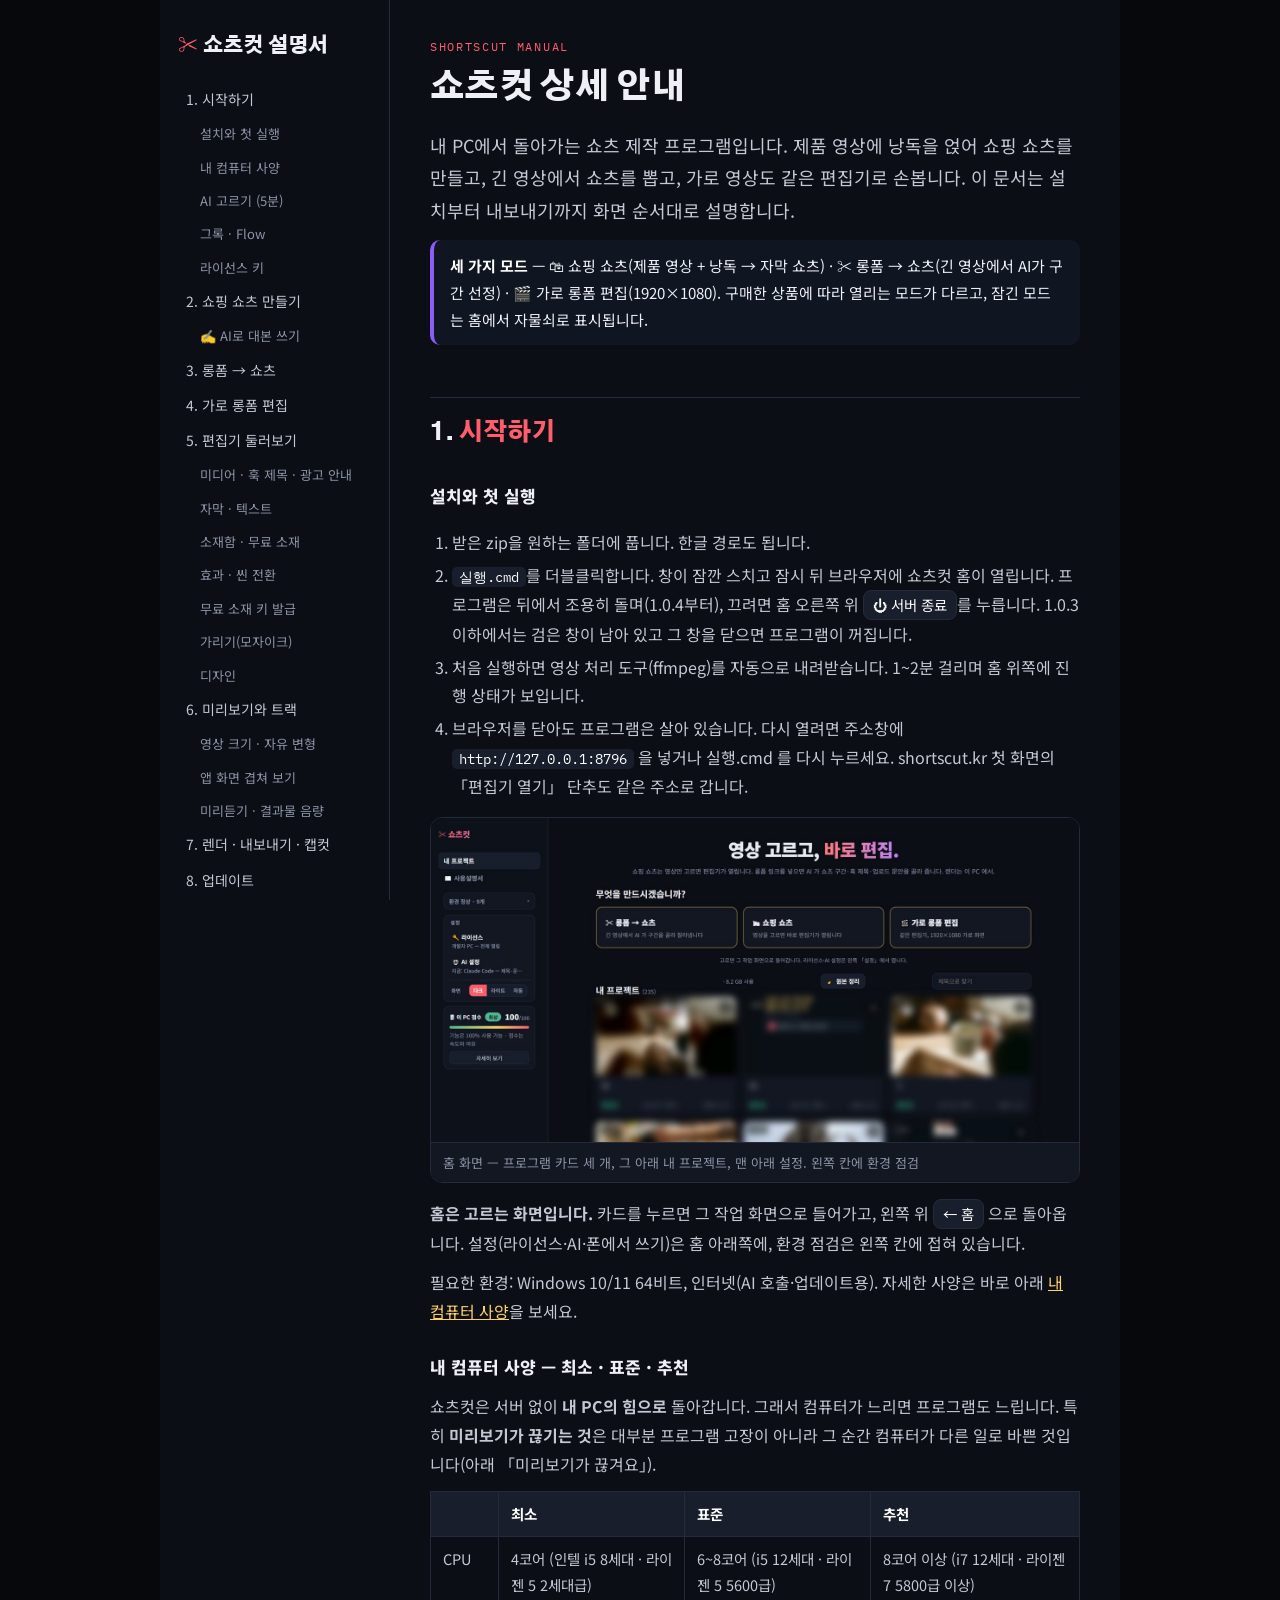
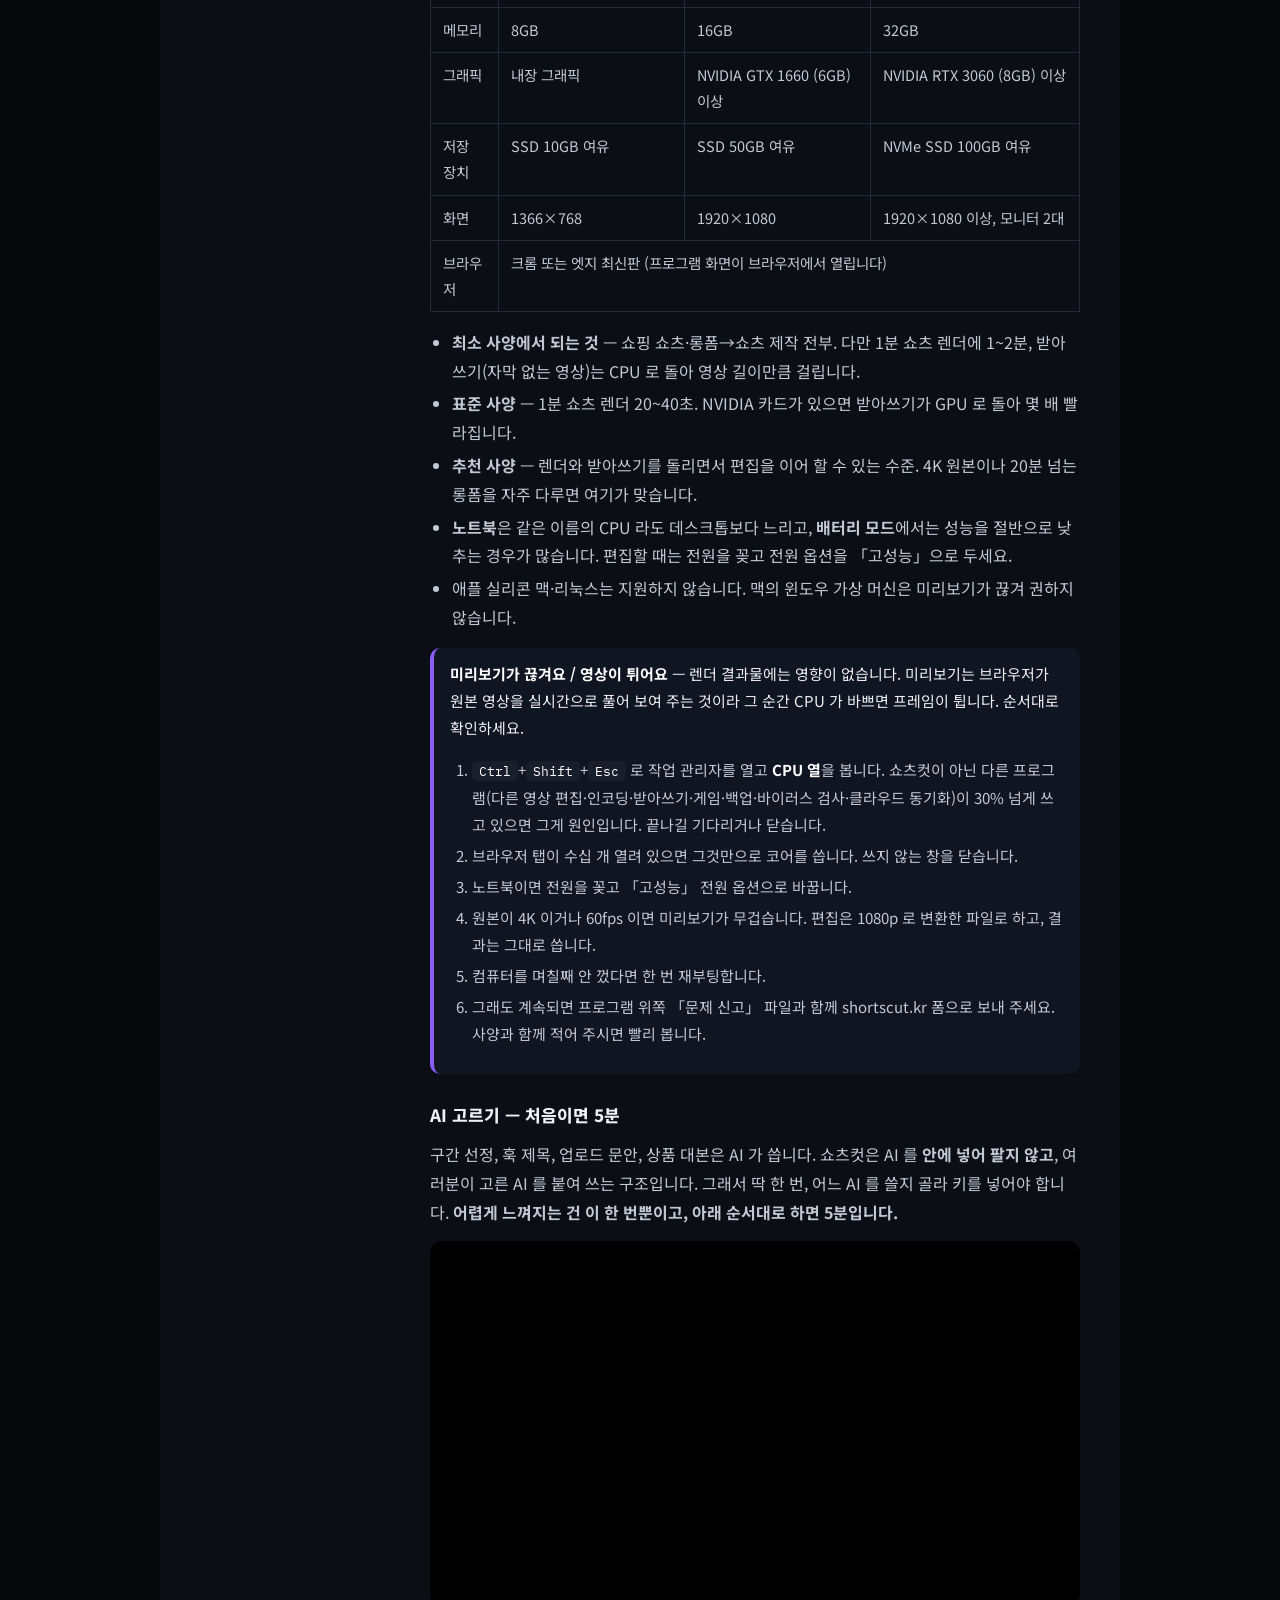
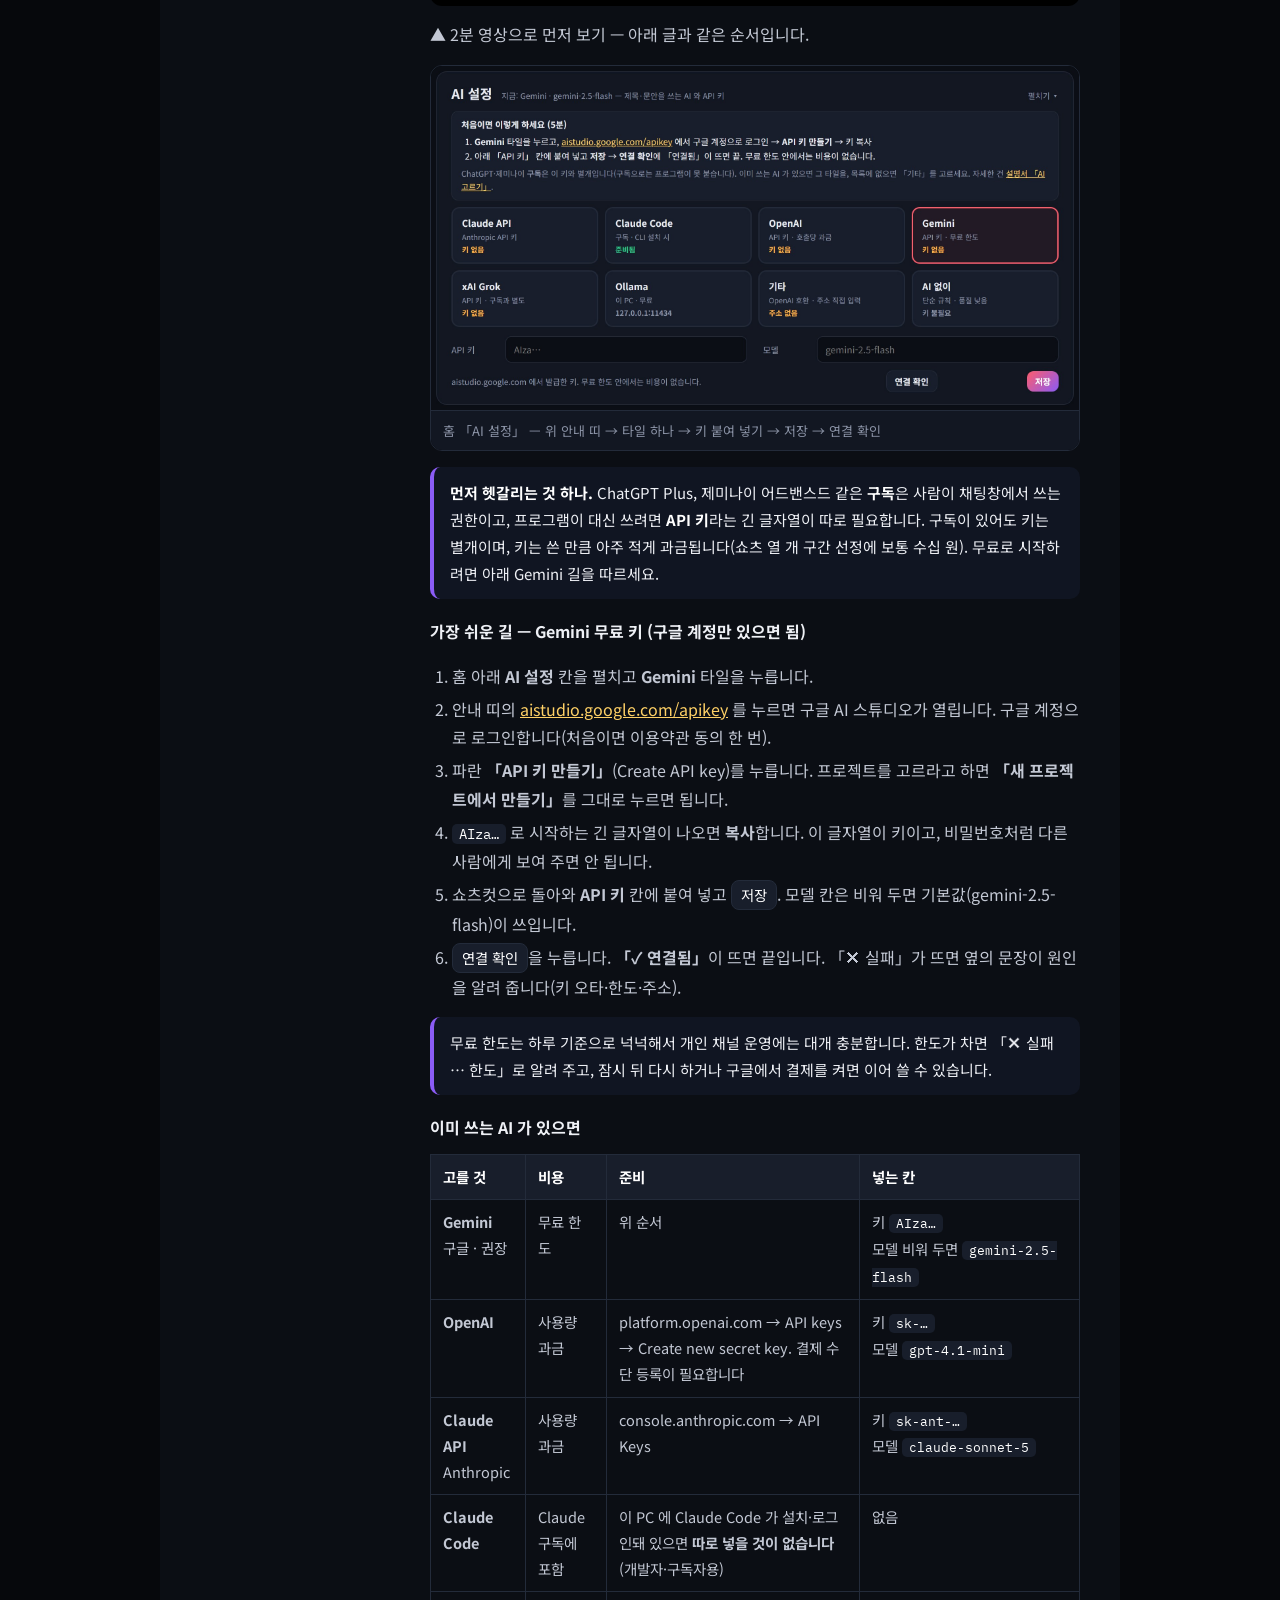
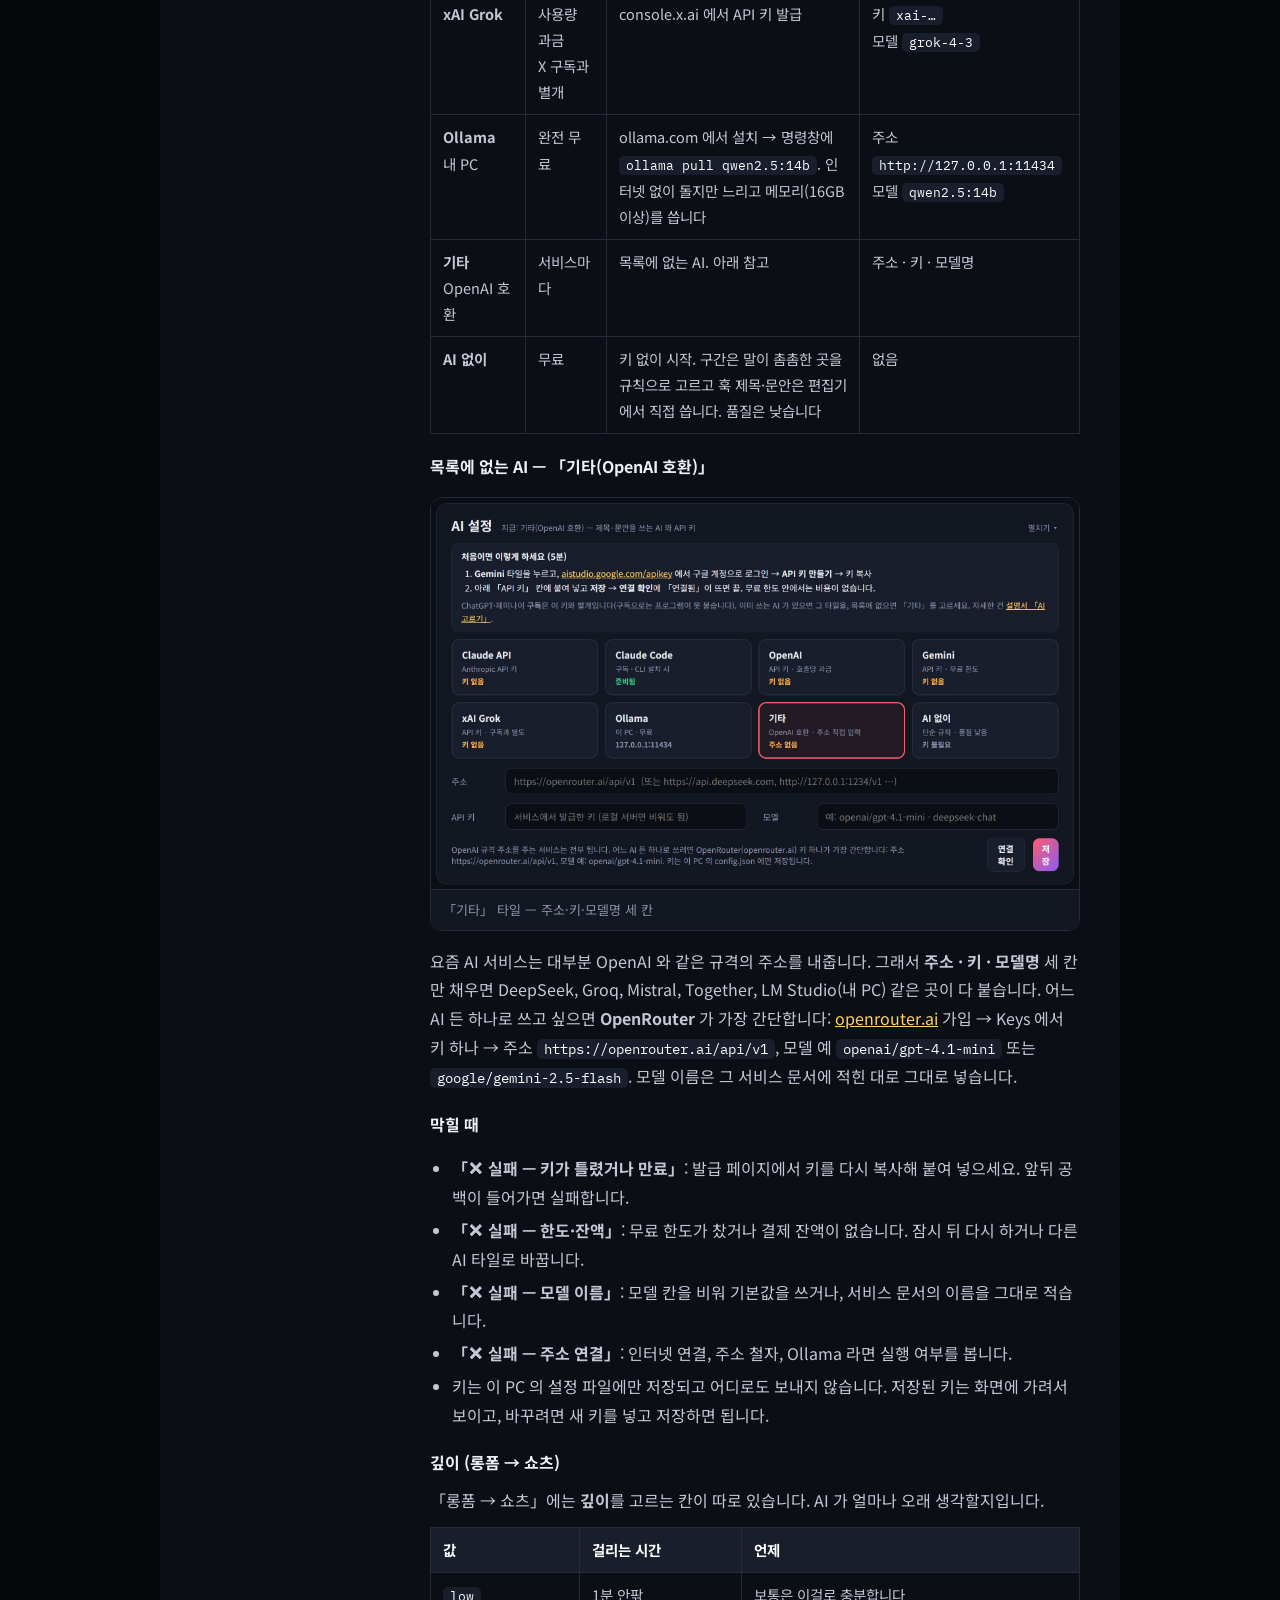
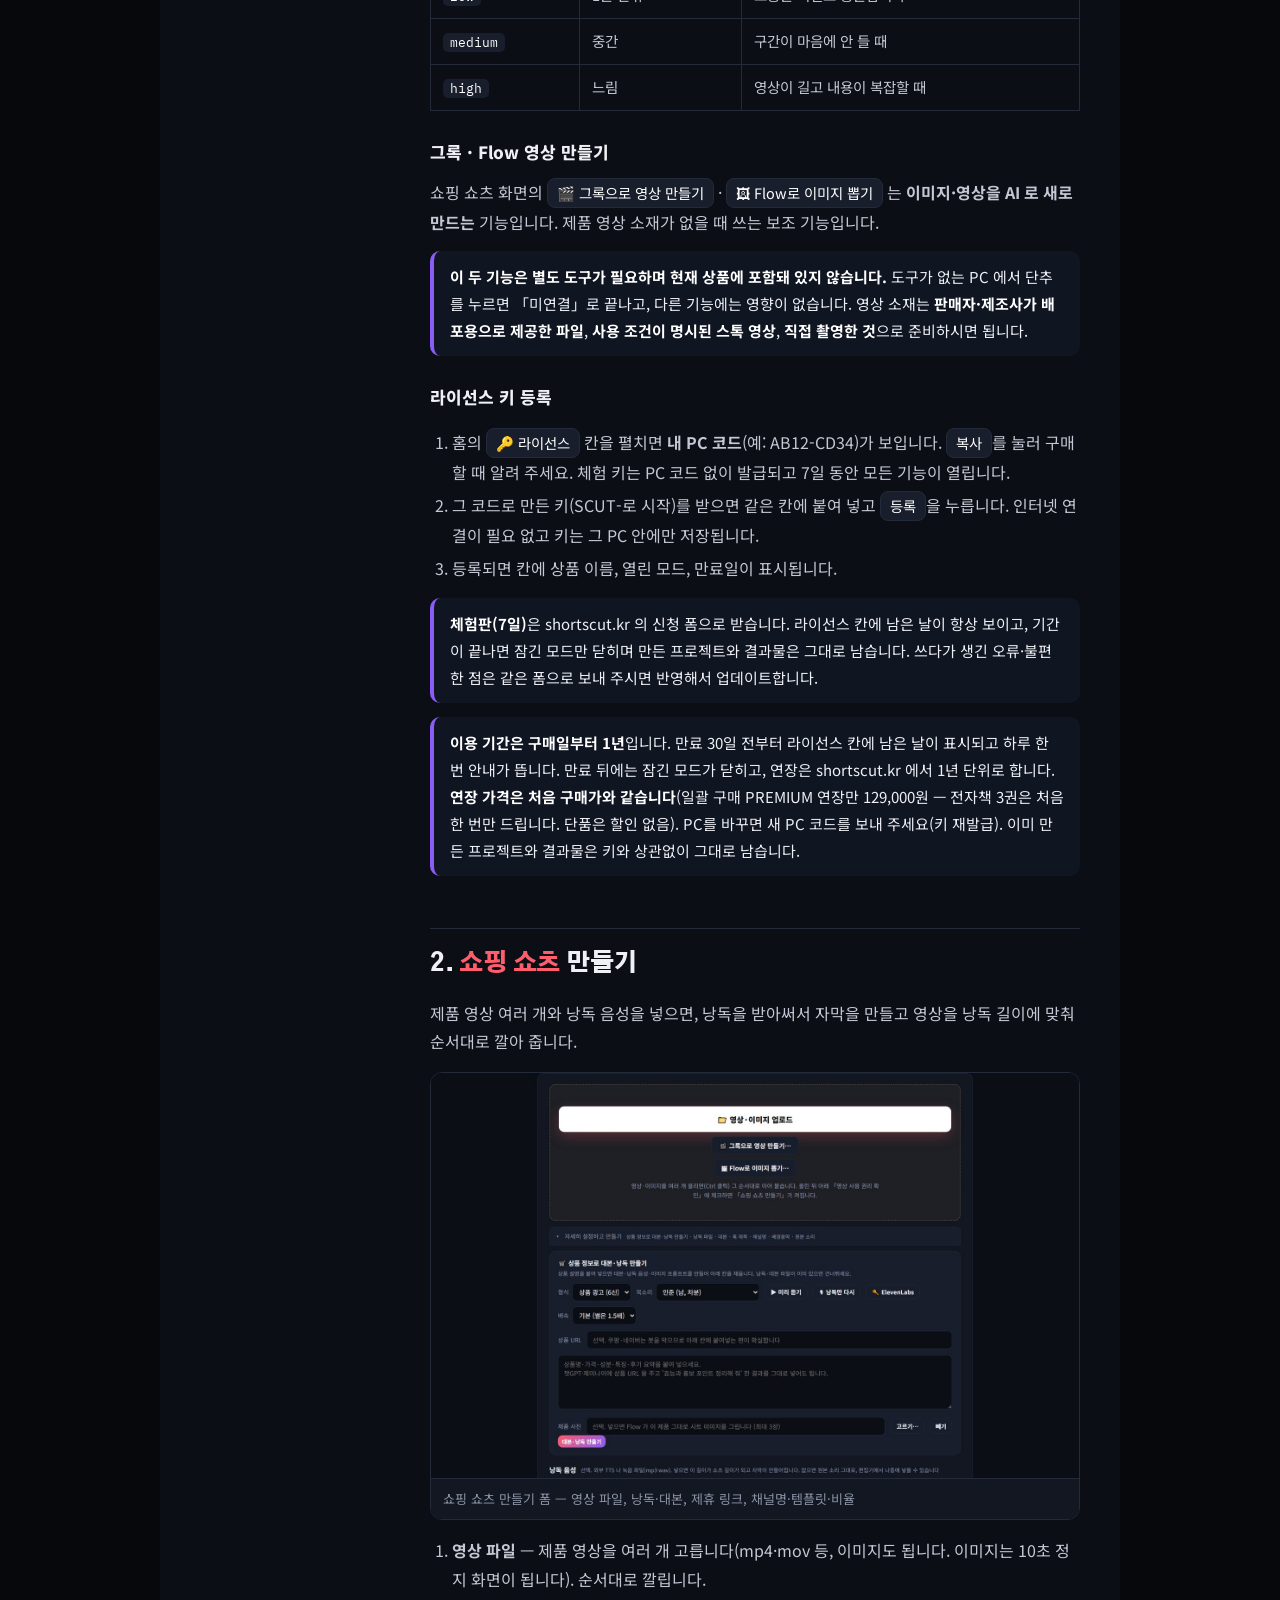
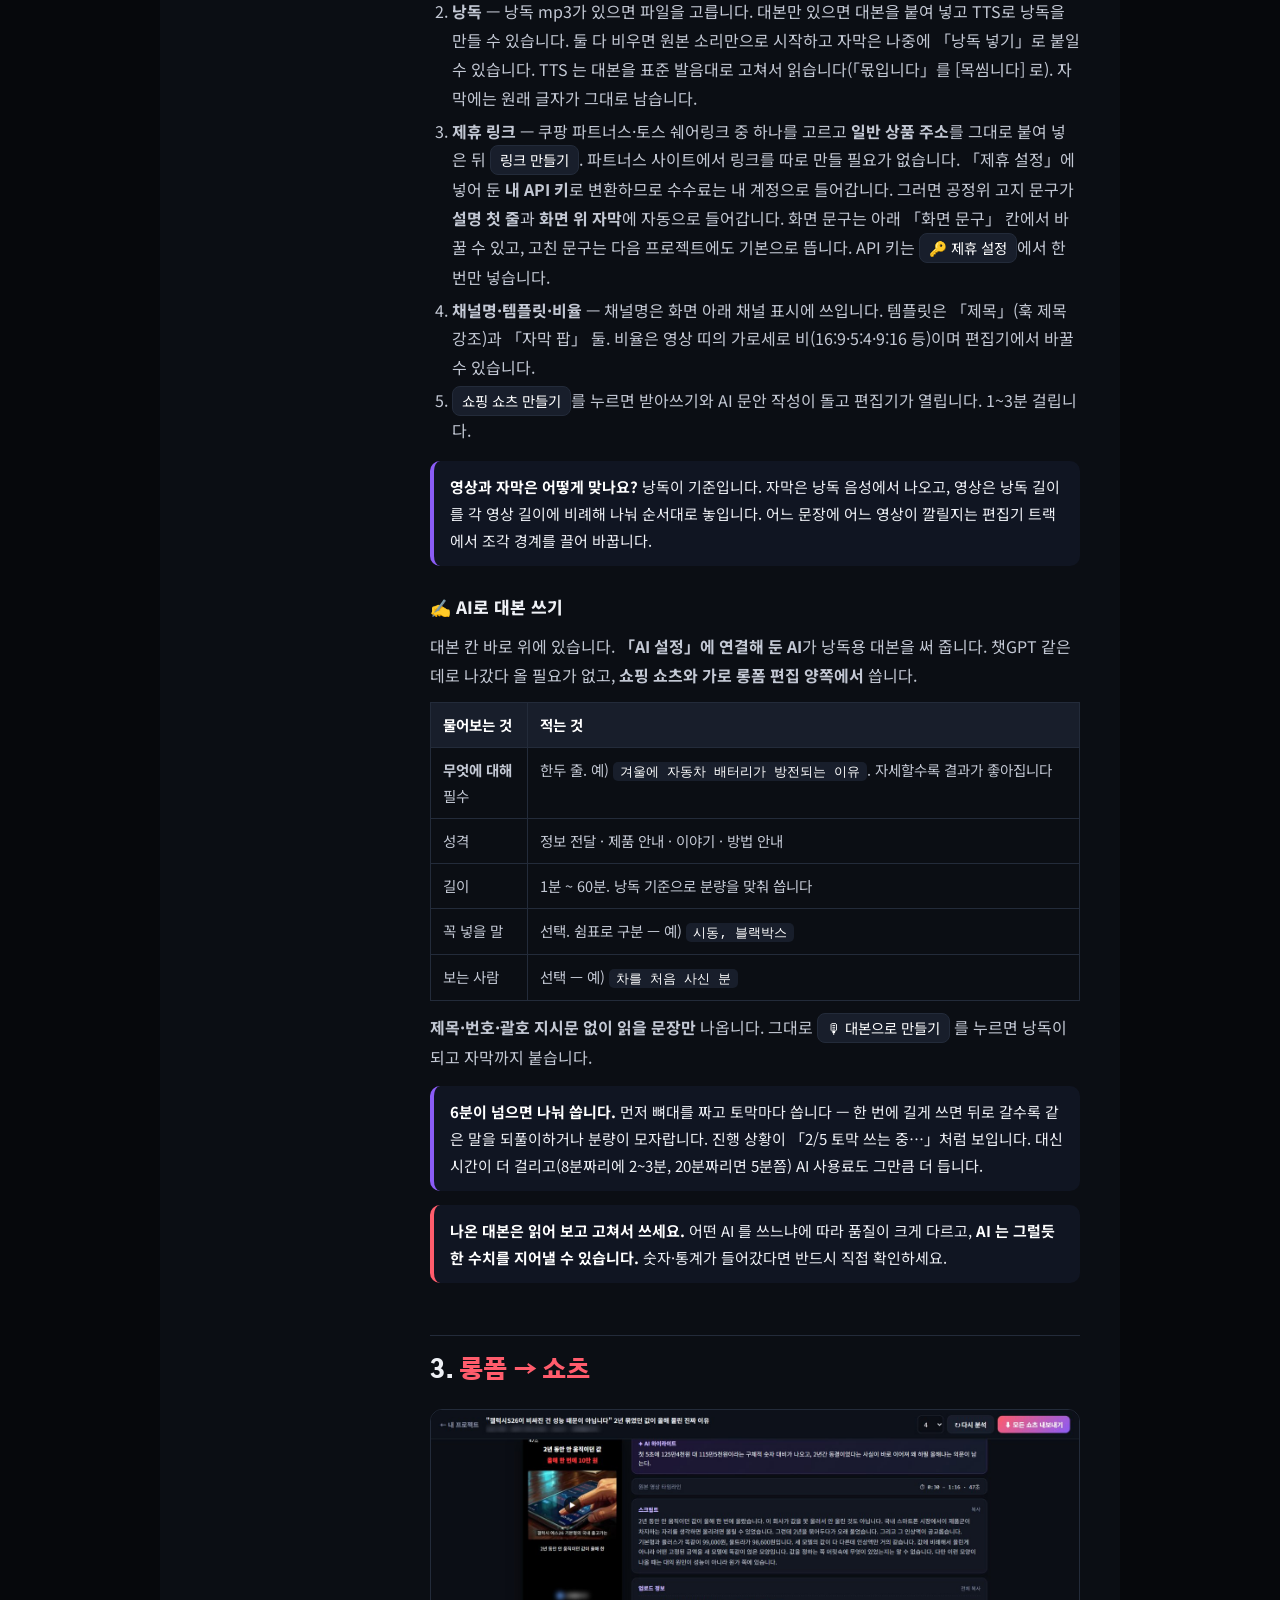
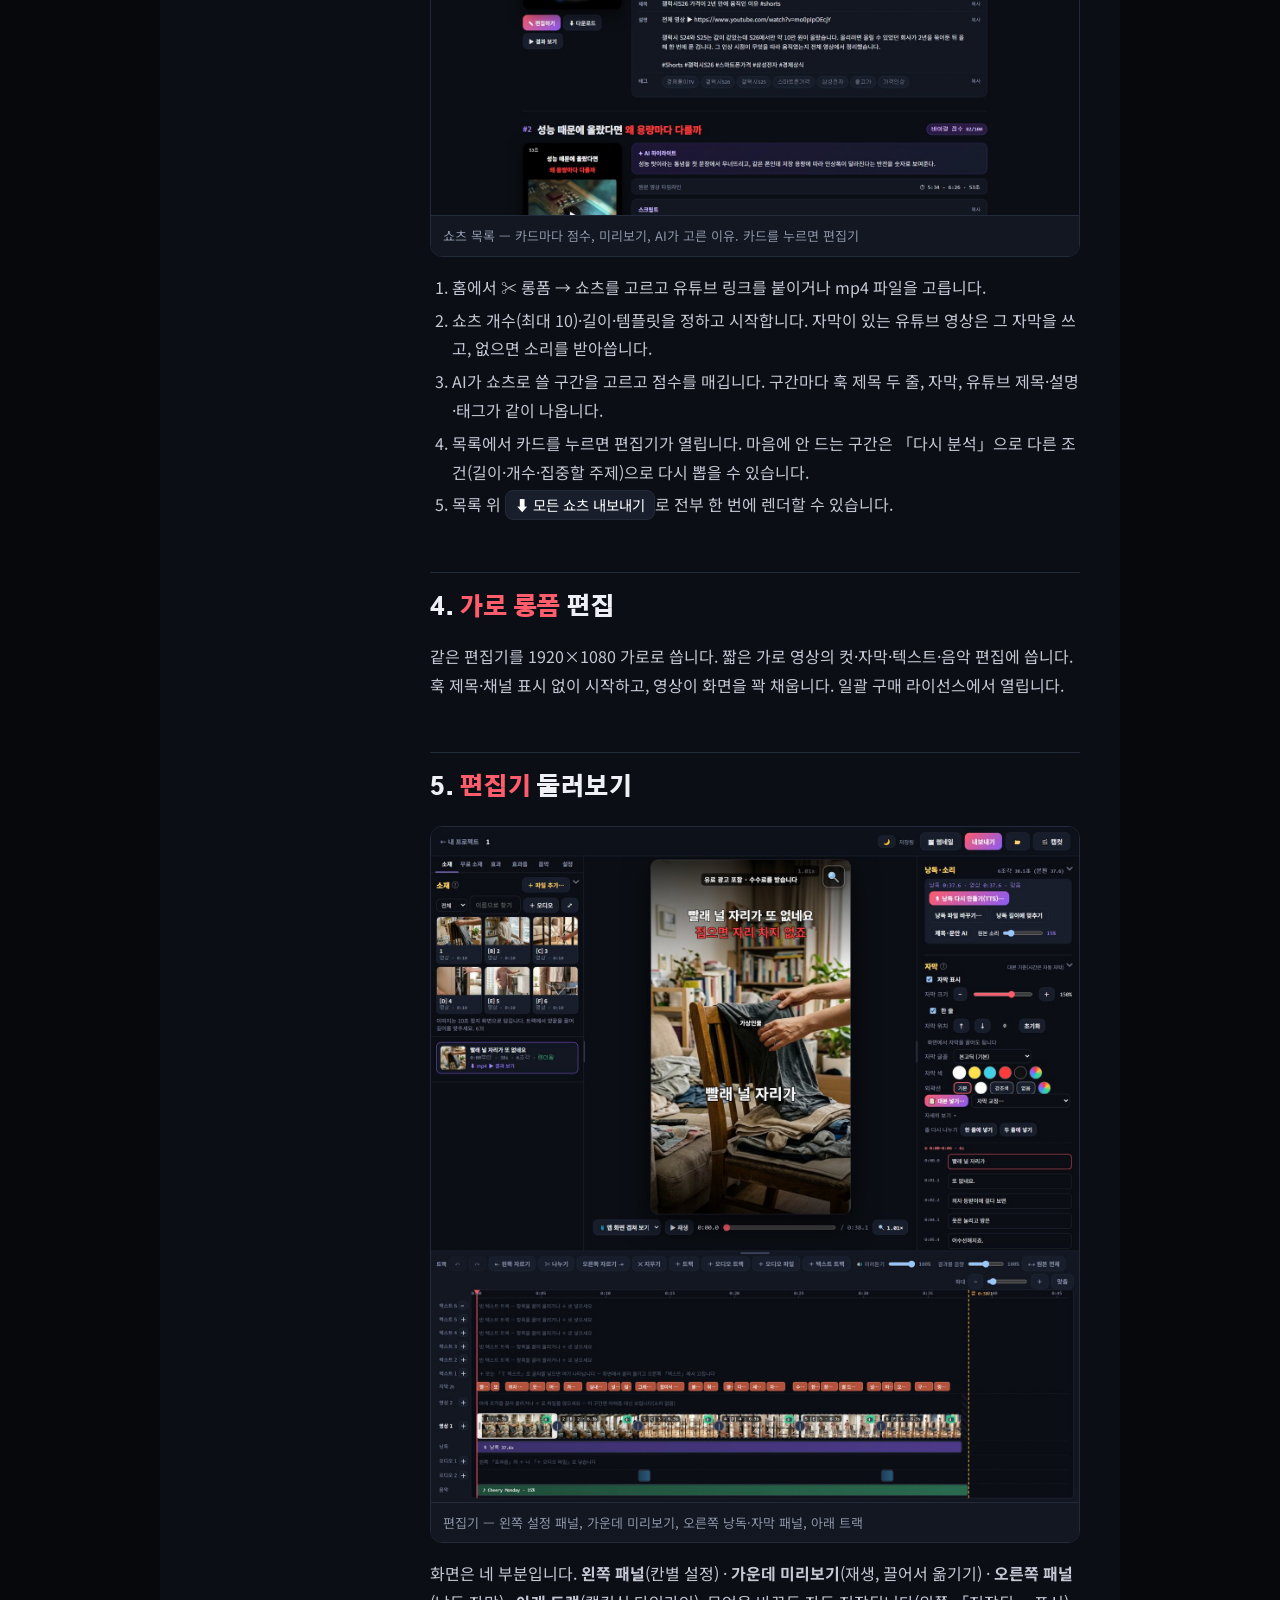
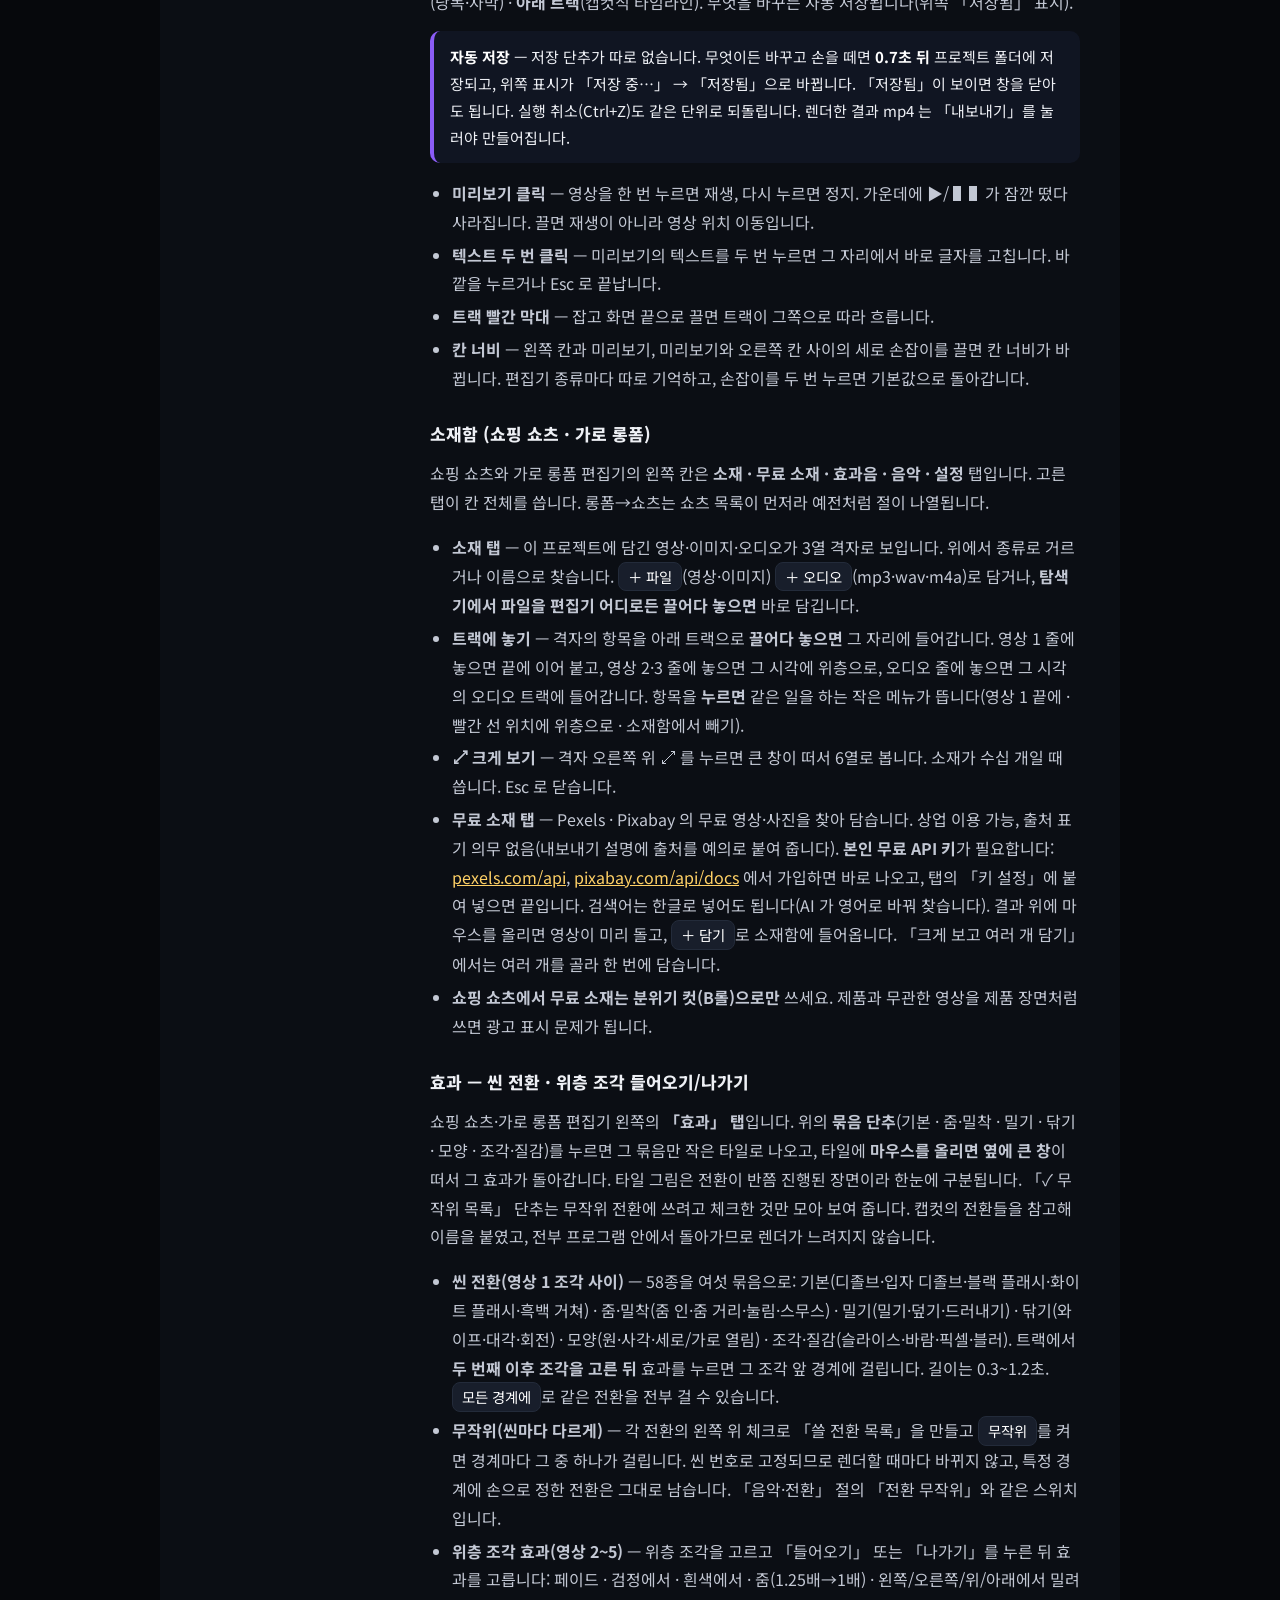
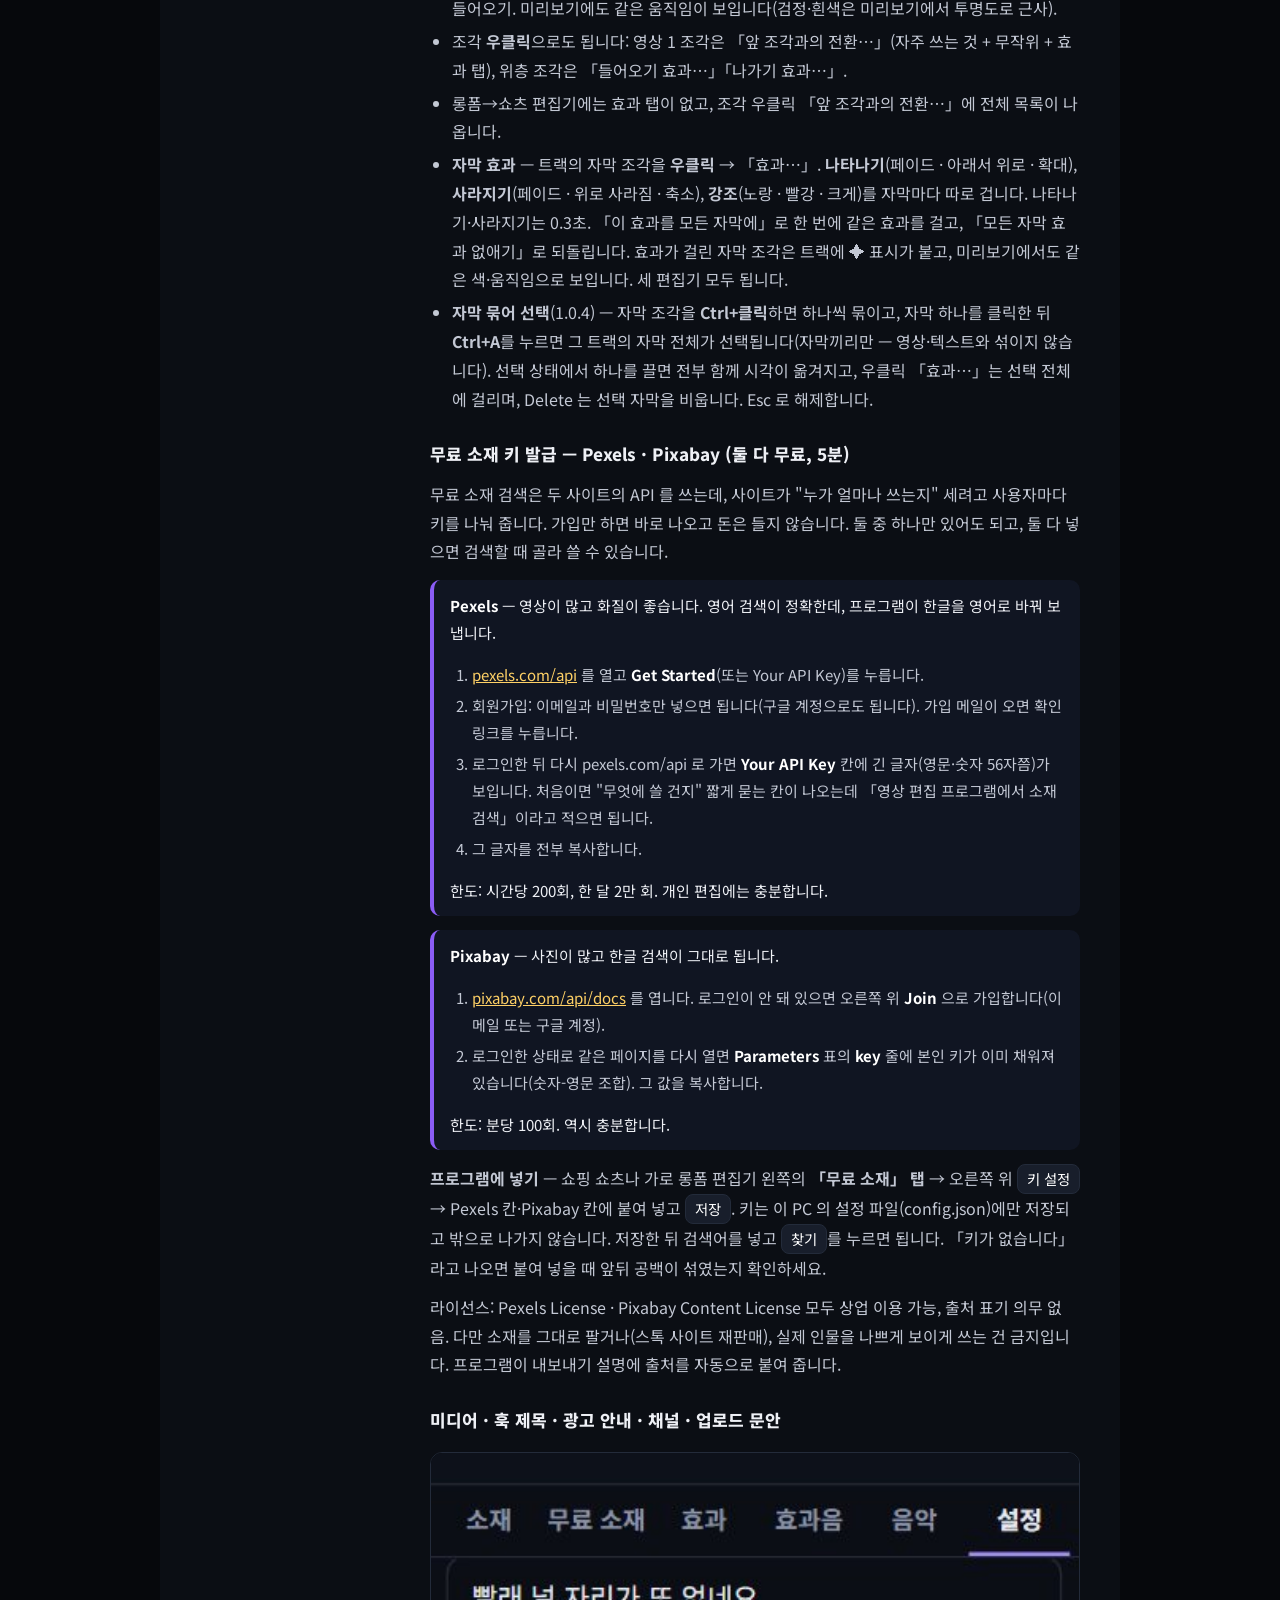
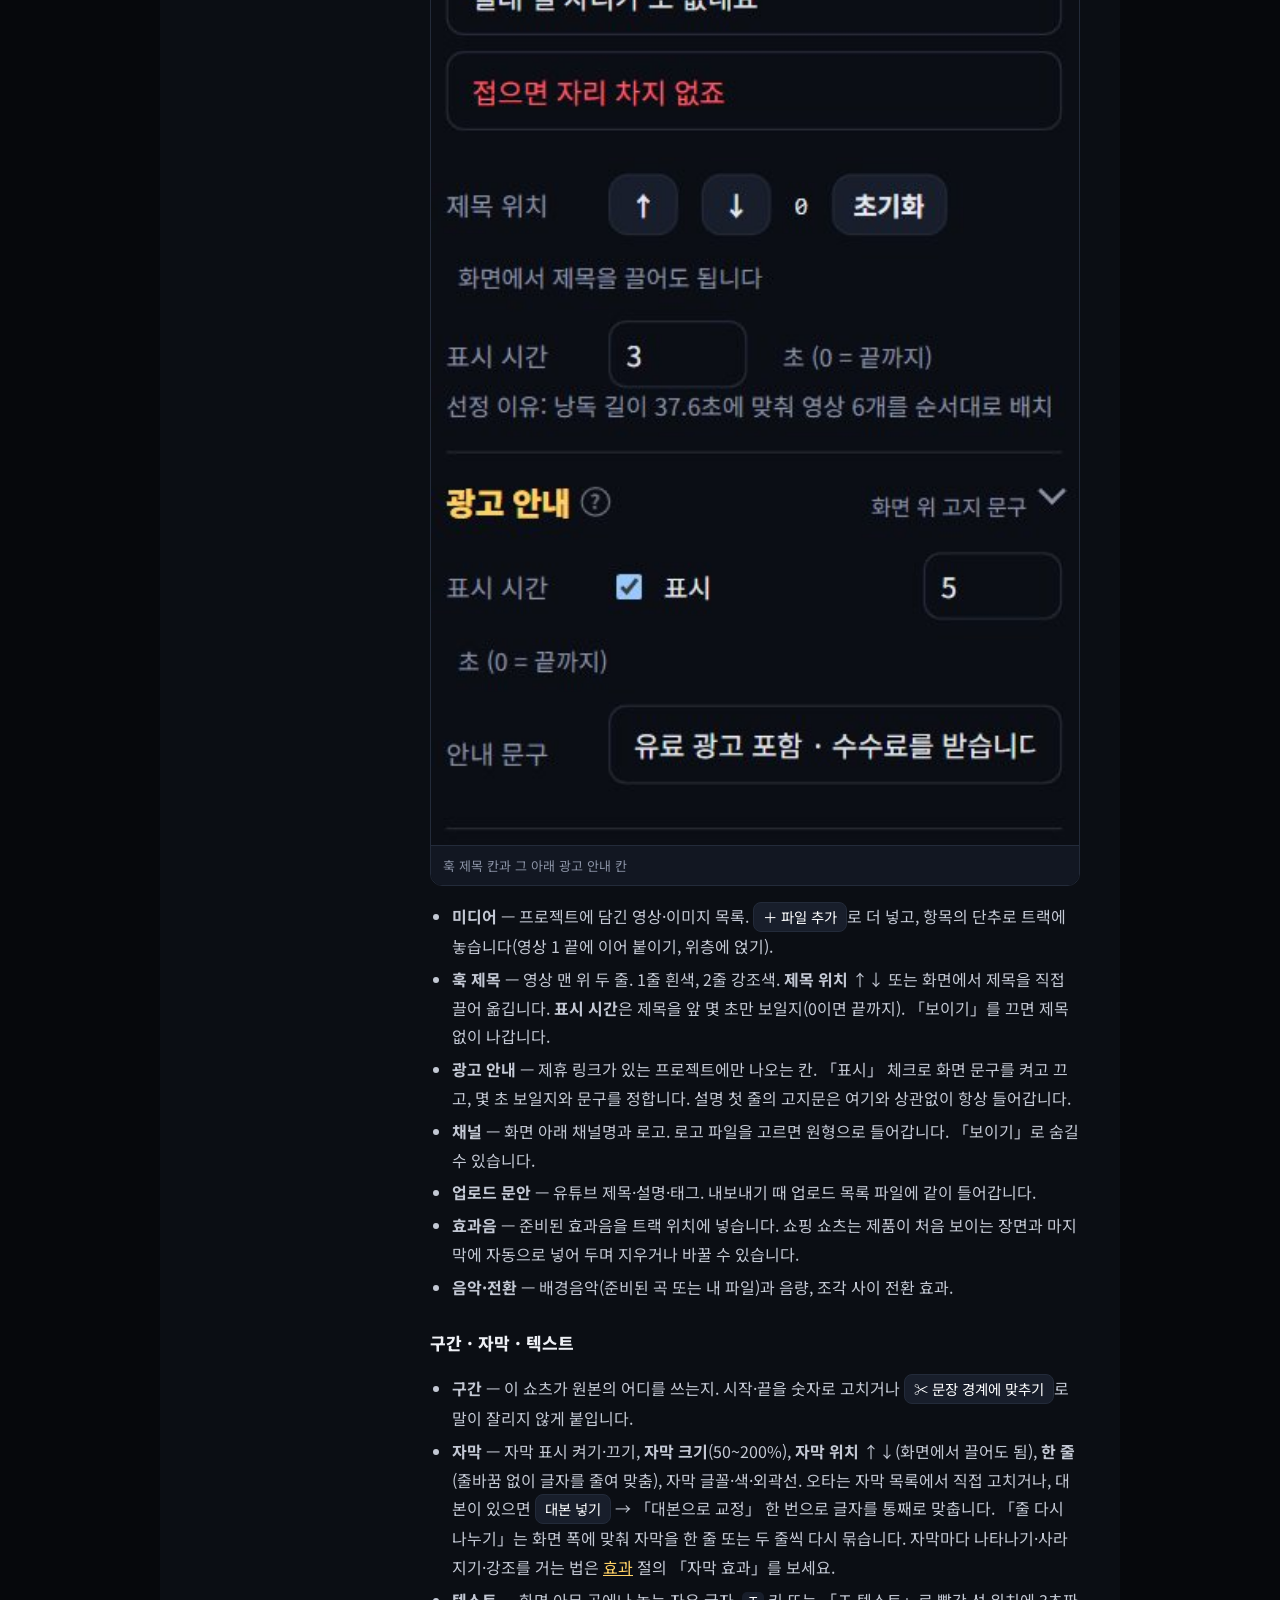
==== commit 4f18ab8e: "설명서 화면을 빨래건조대 프로젝트로 다시 촬영 이전 캡처 대상(커피 그라인더)의 미리보기 AI 이미지가 사람 머리가 몸에서 떨어져 나온 불량 컷이라 설명서 편집기 화면 대부분에 그" ====
(no text change in the page or its own stylesheets)
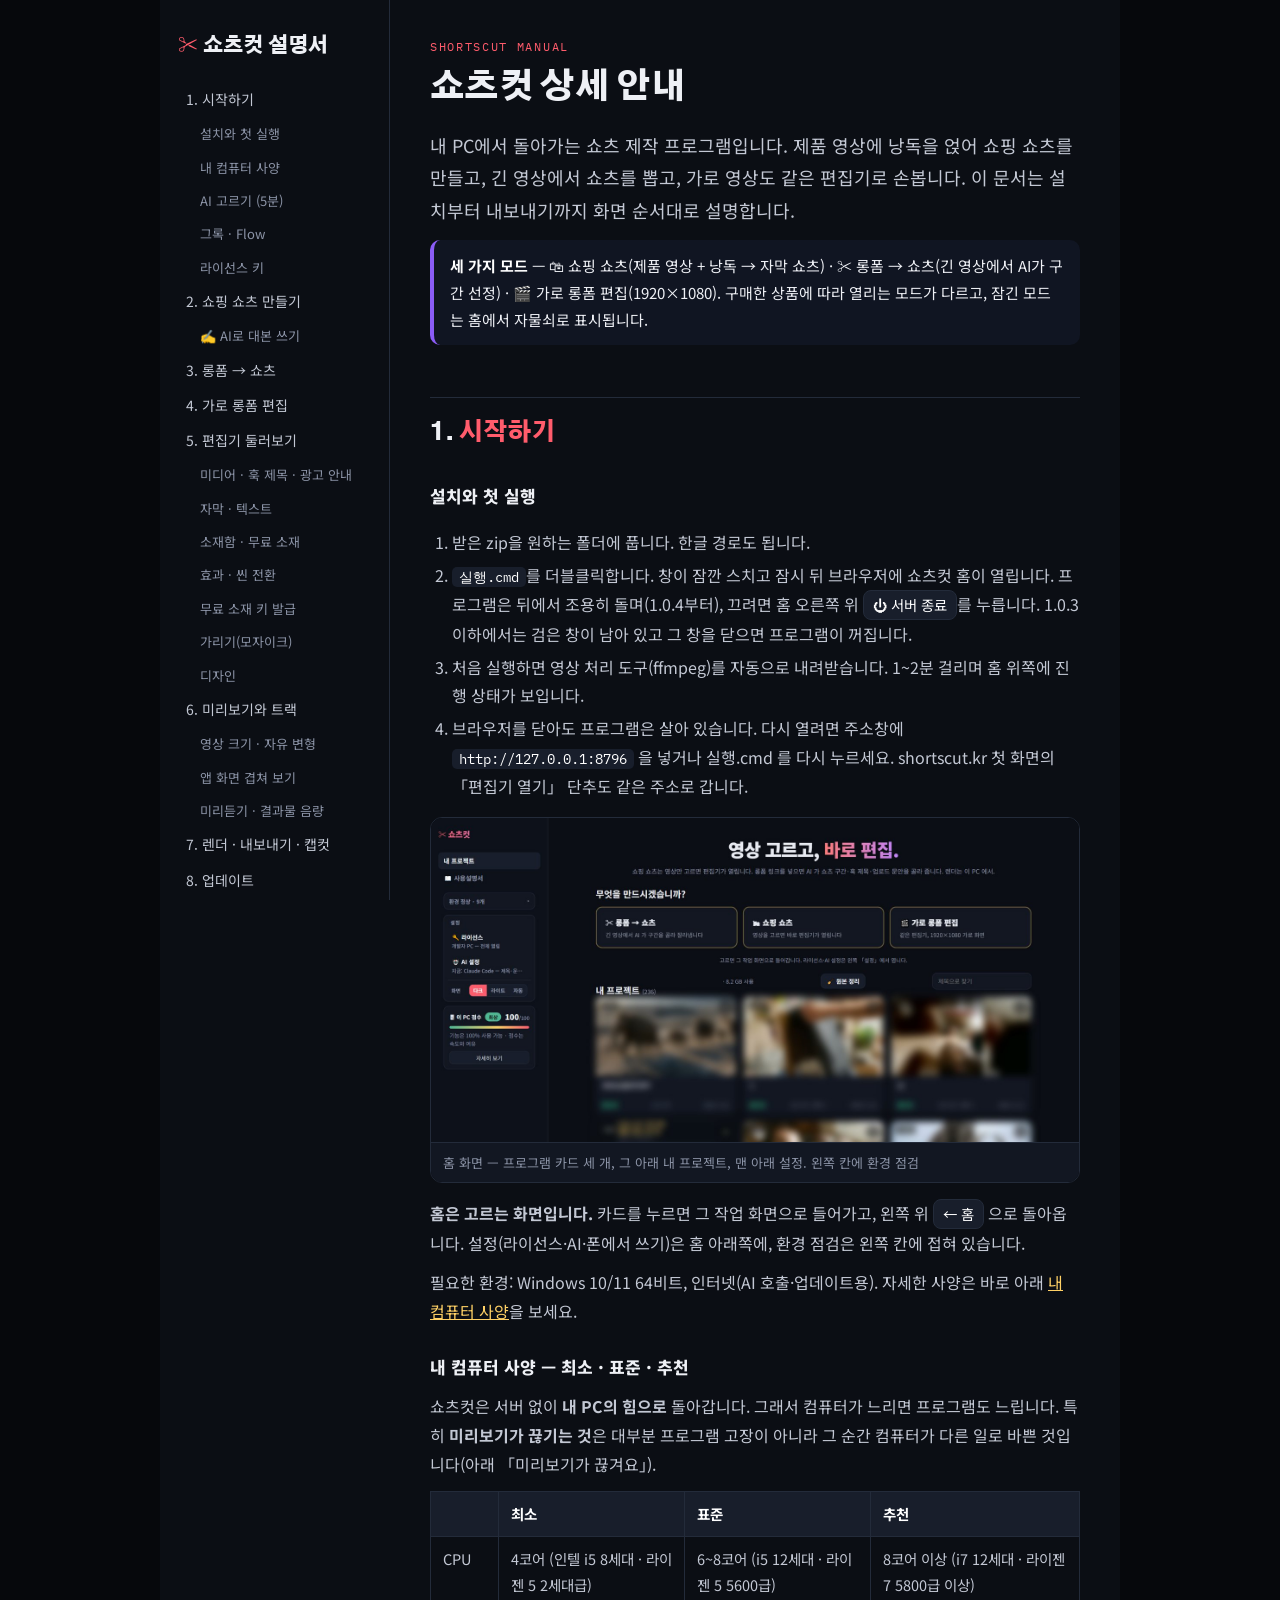
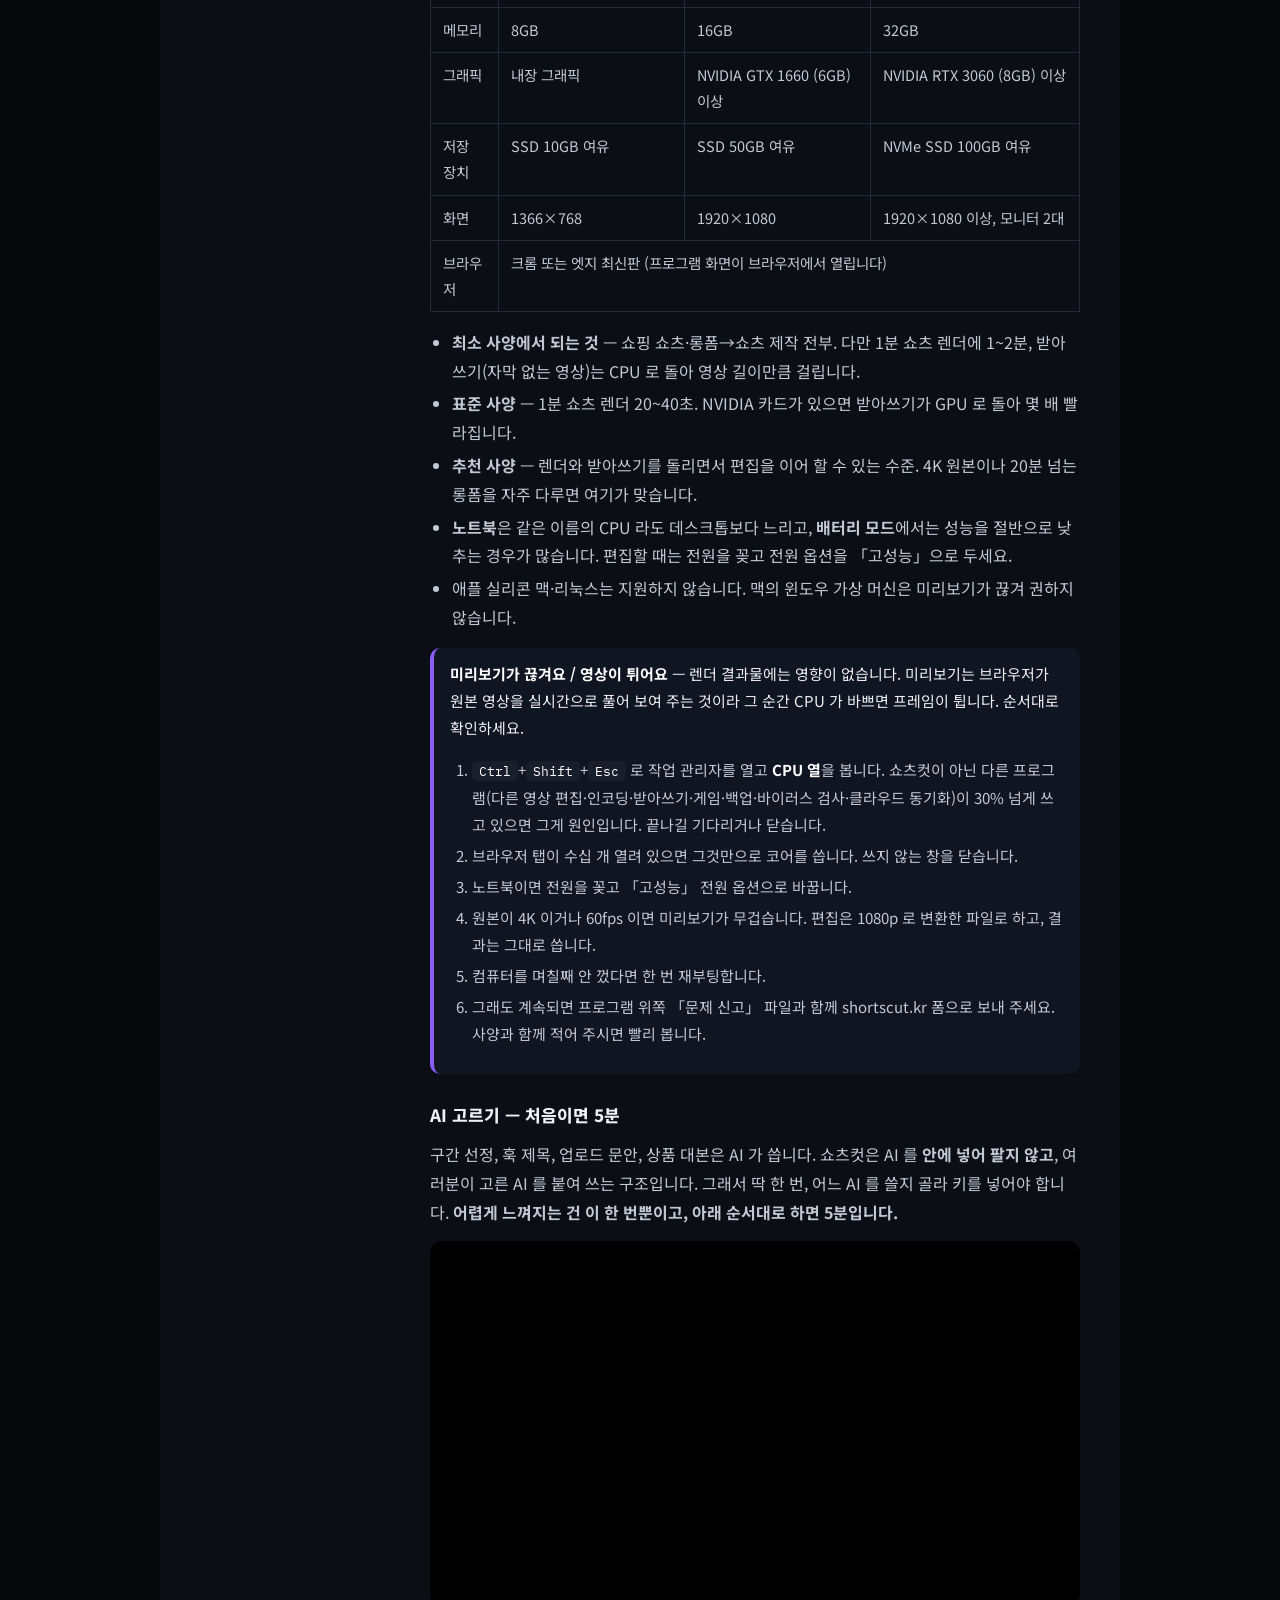
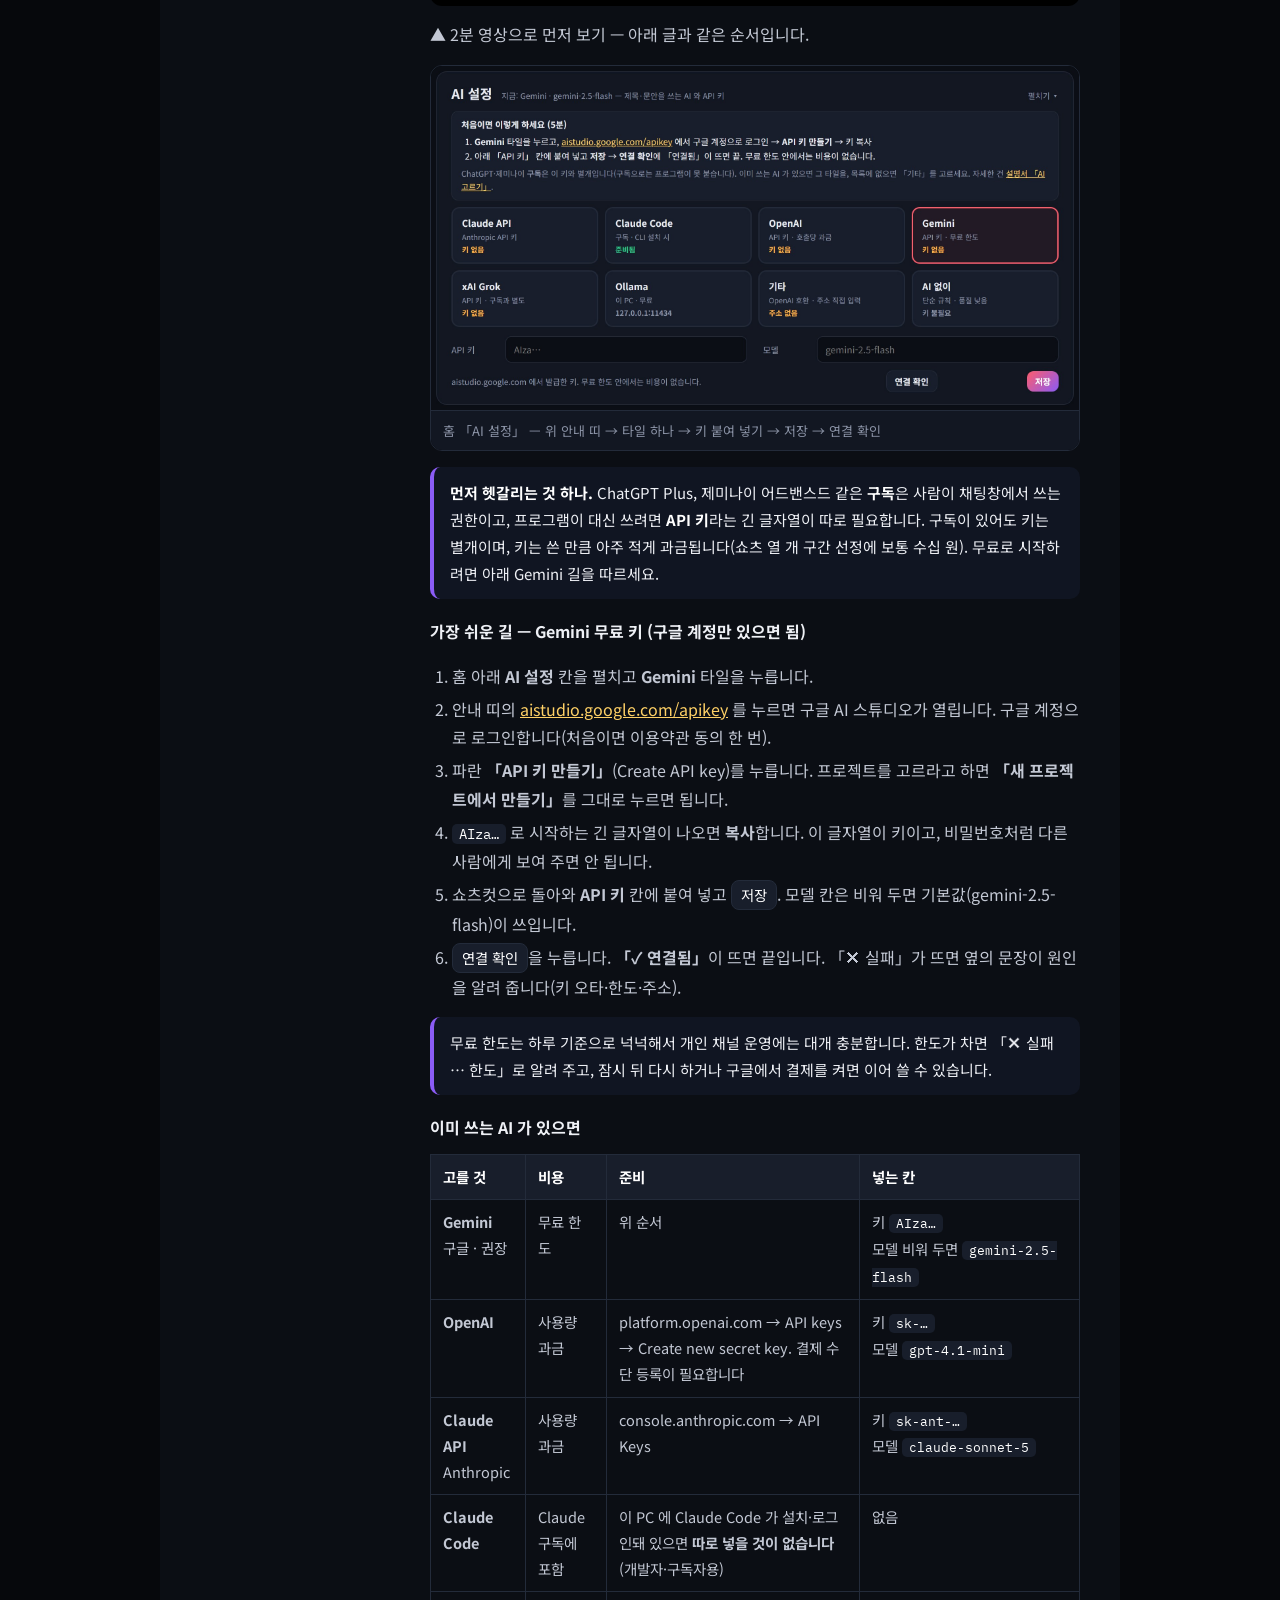
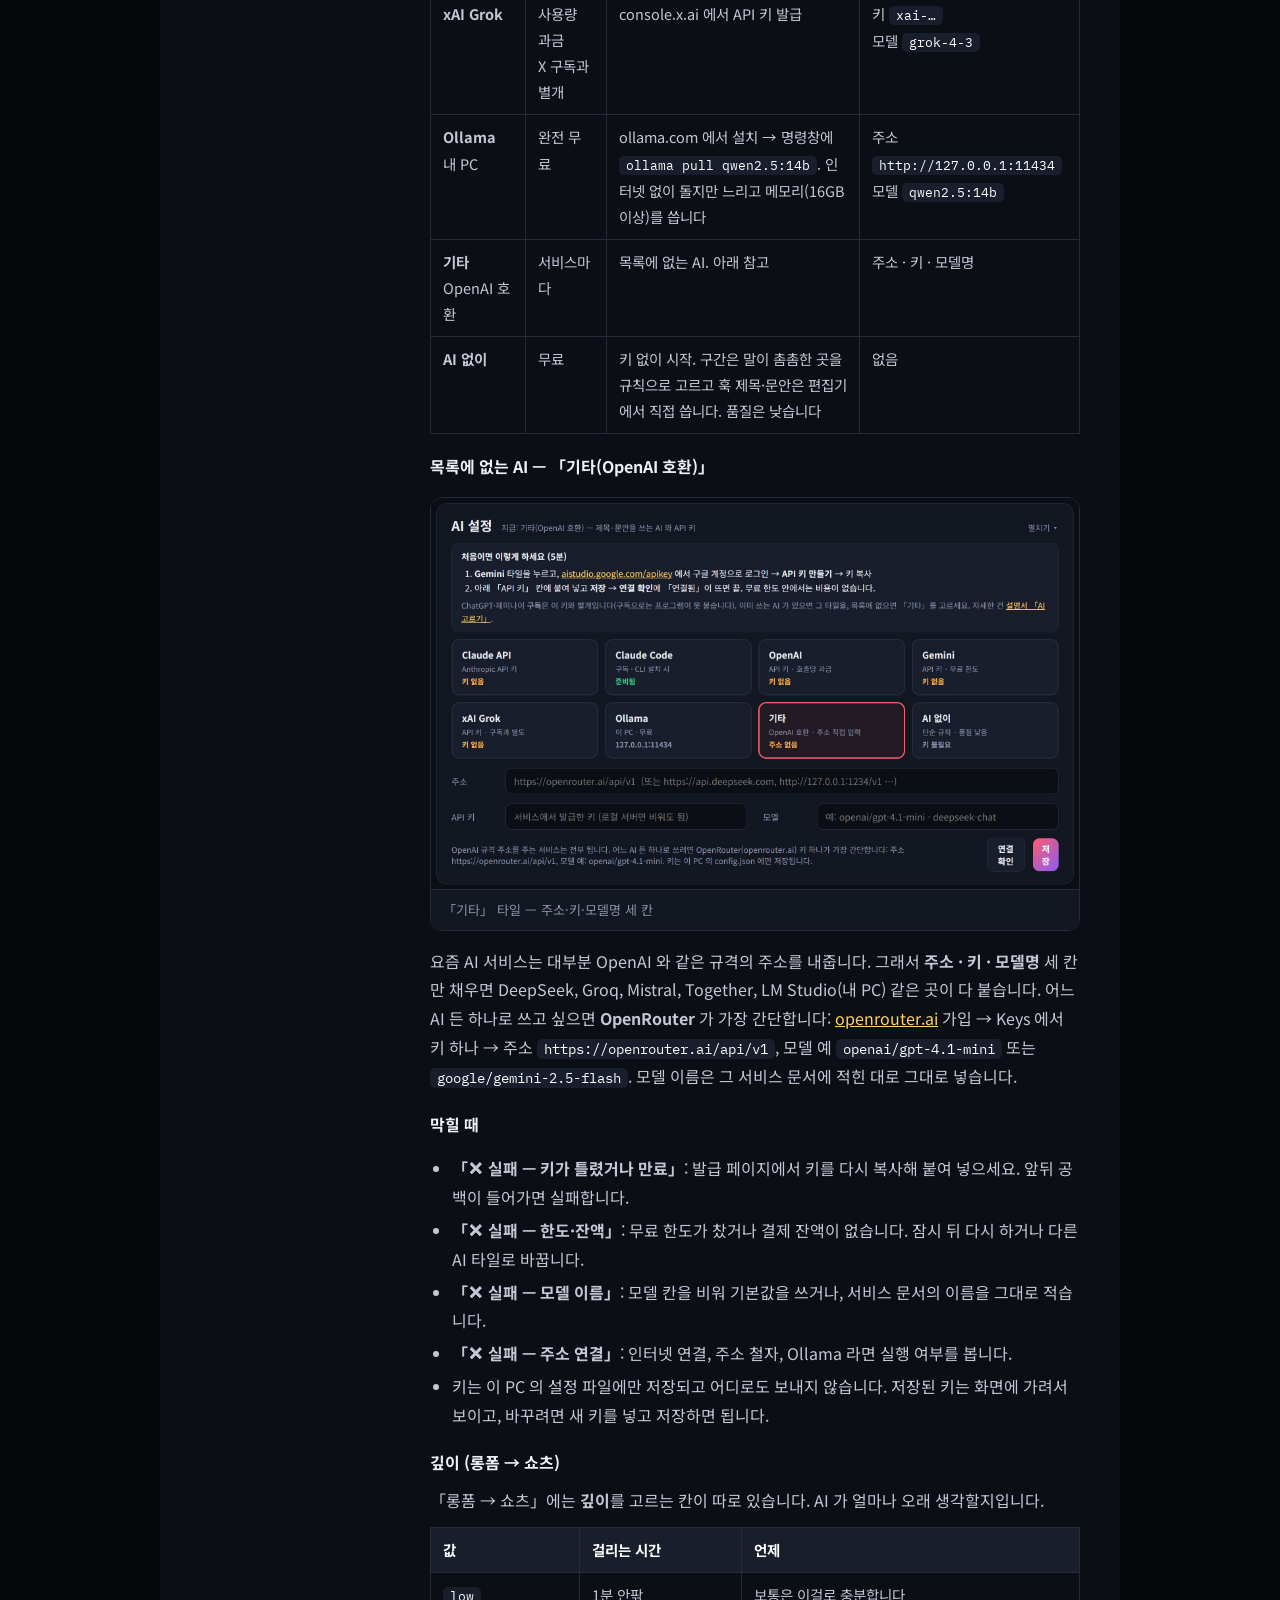
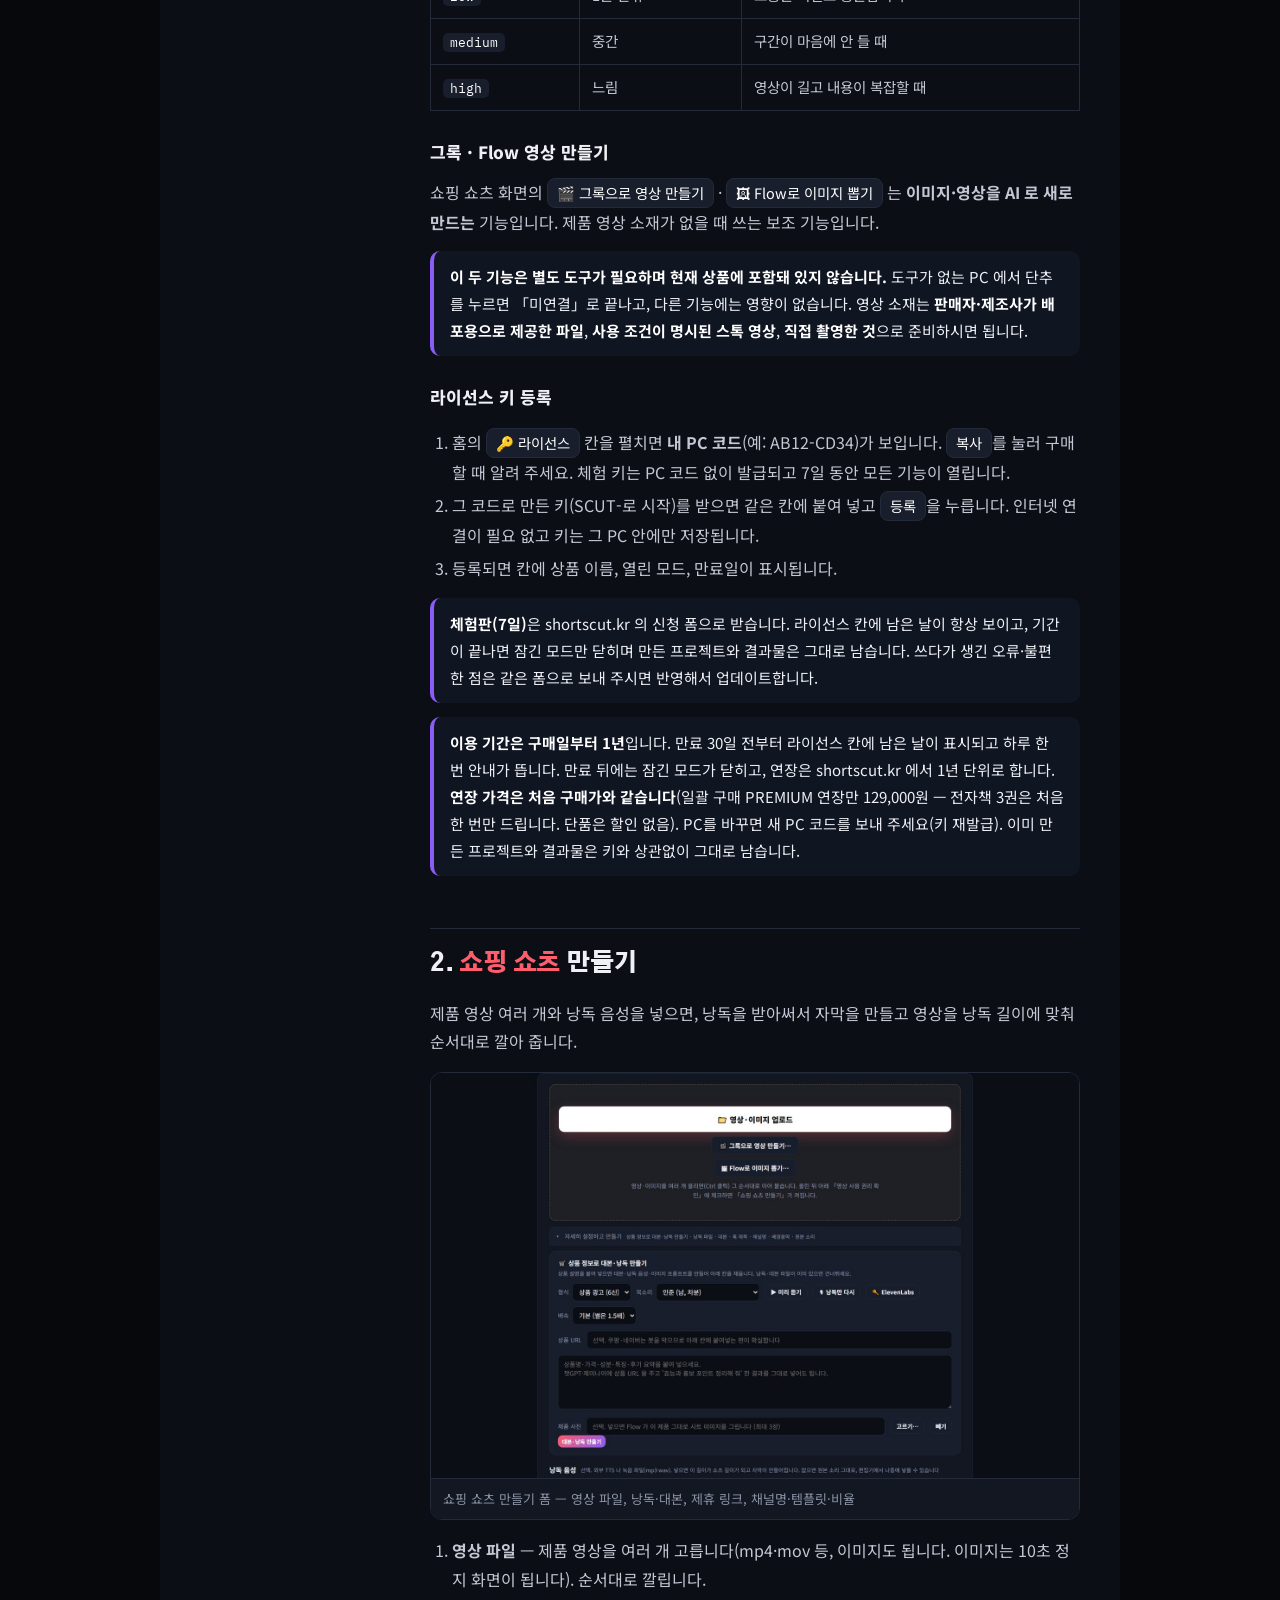
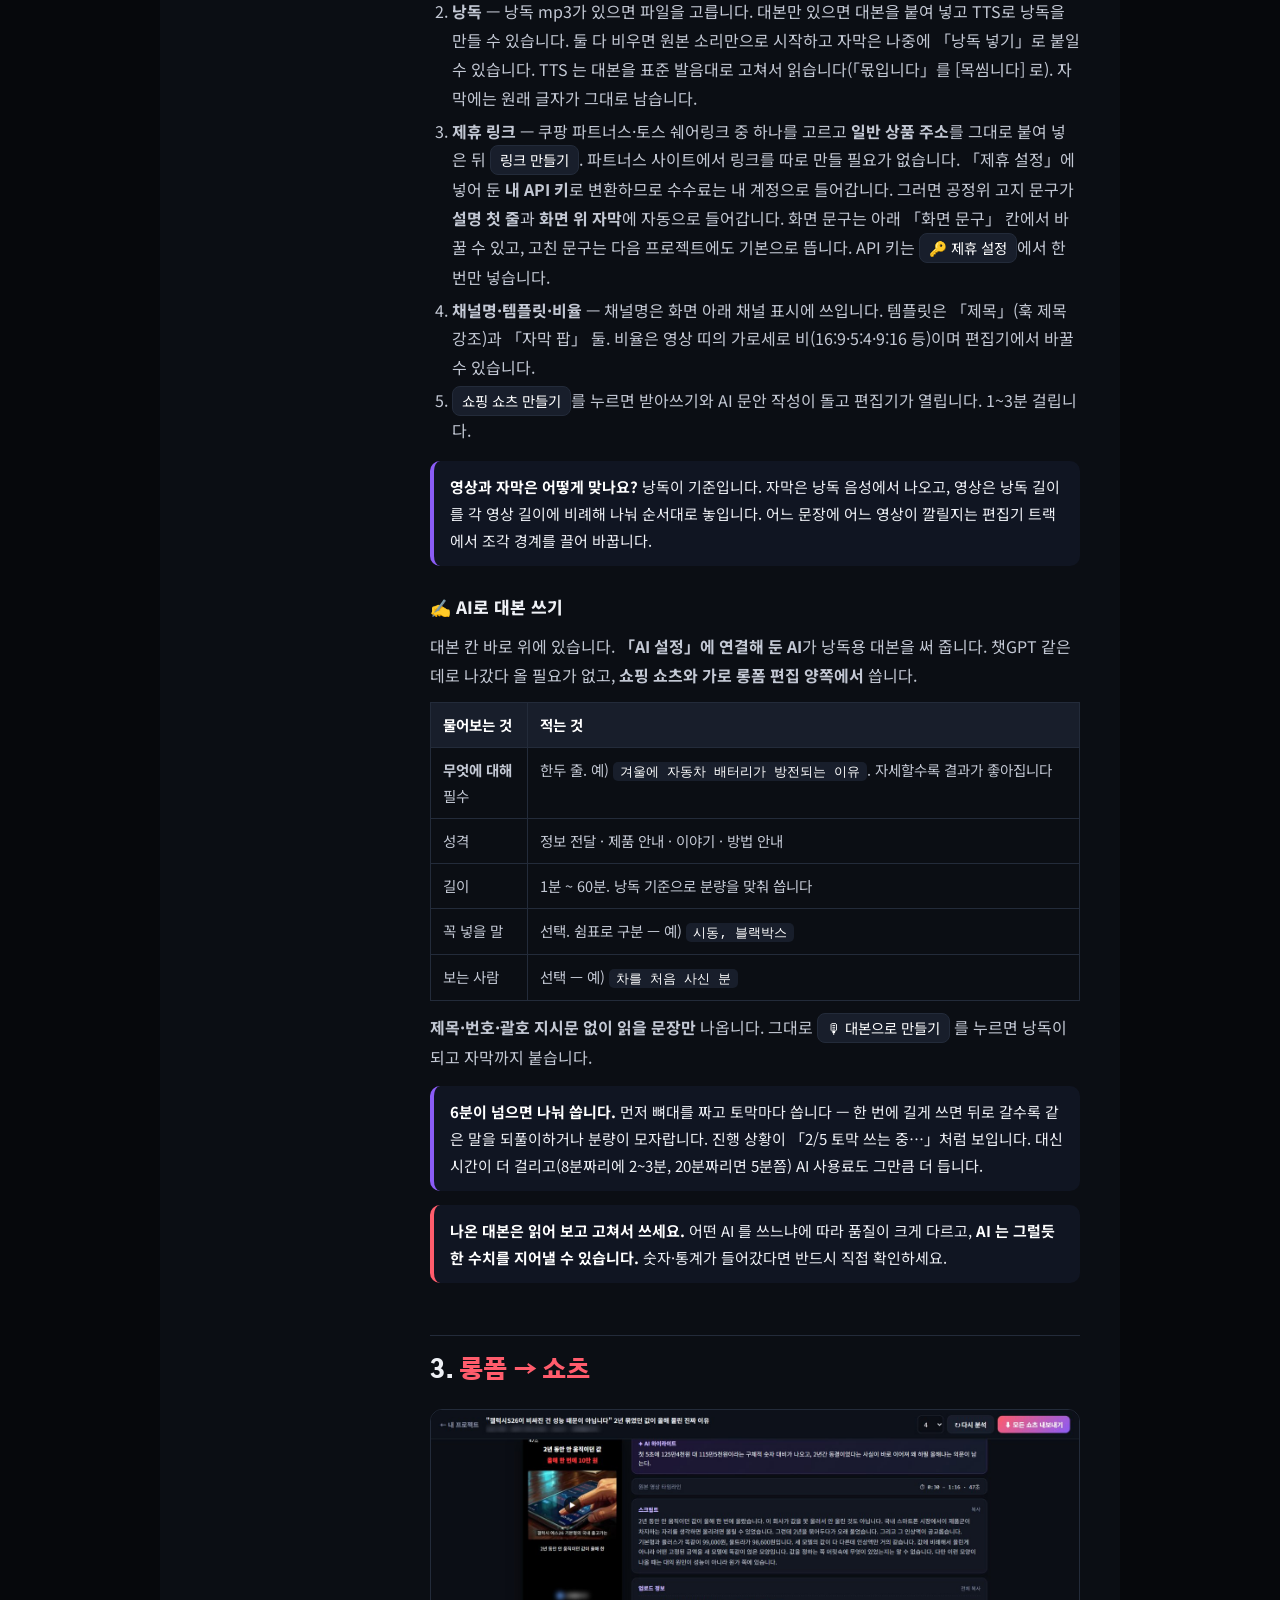
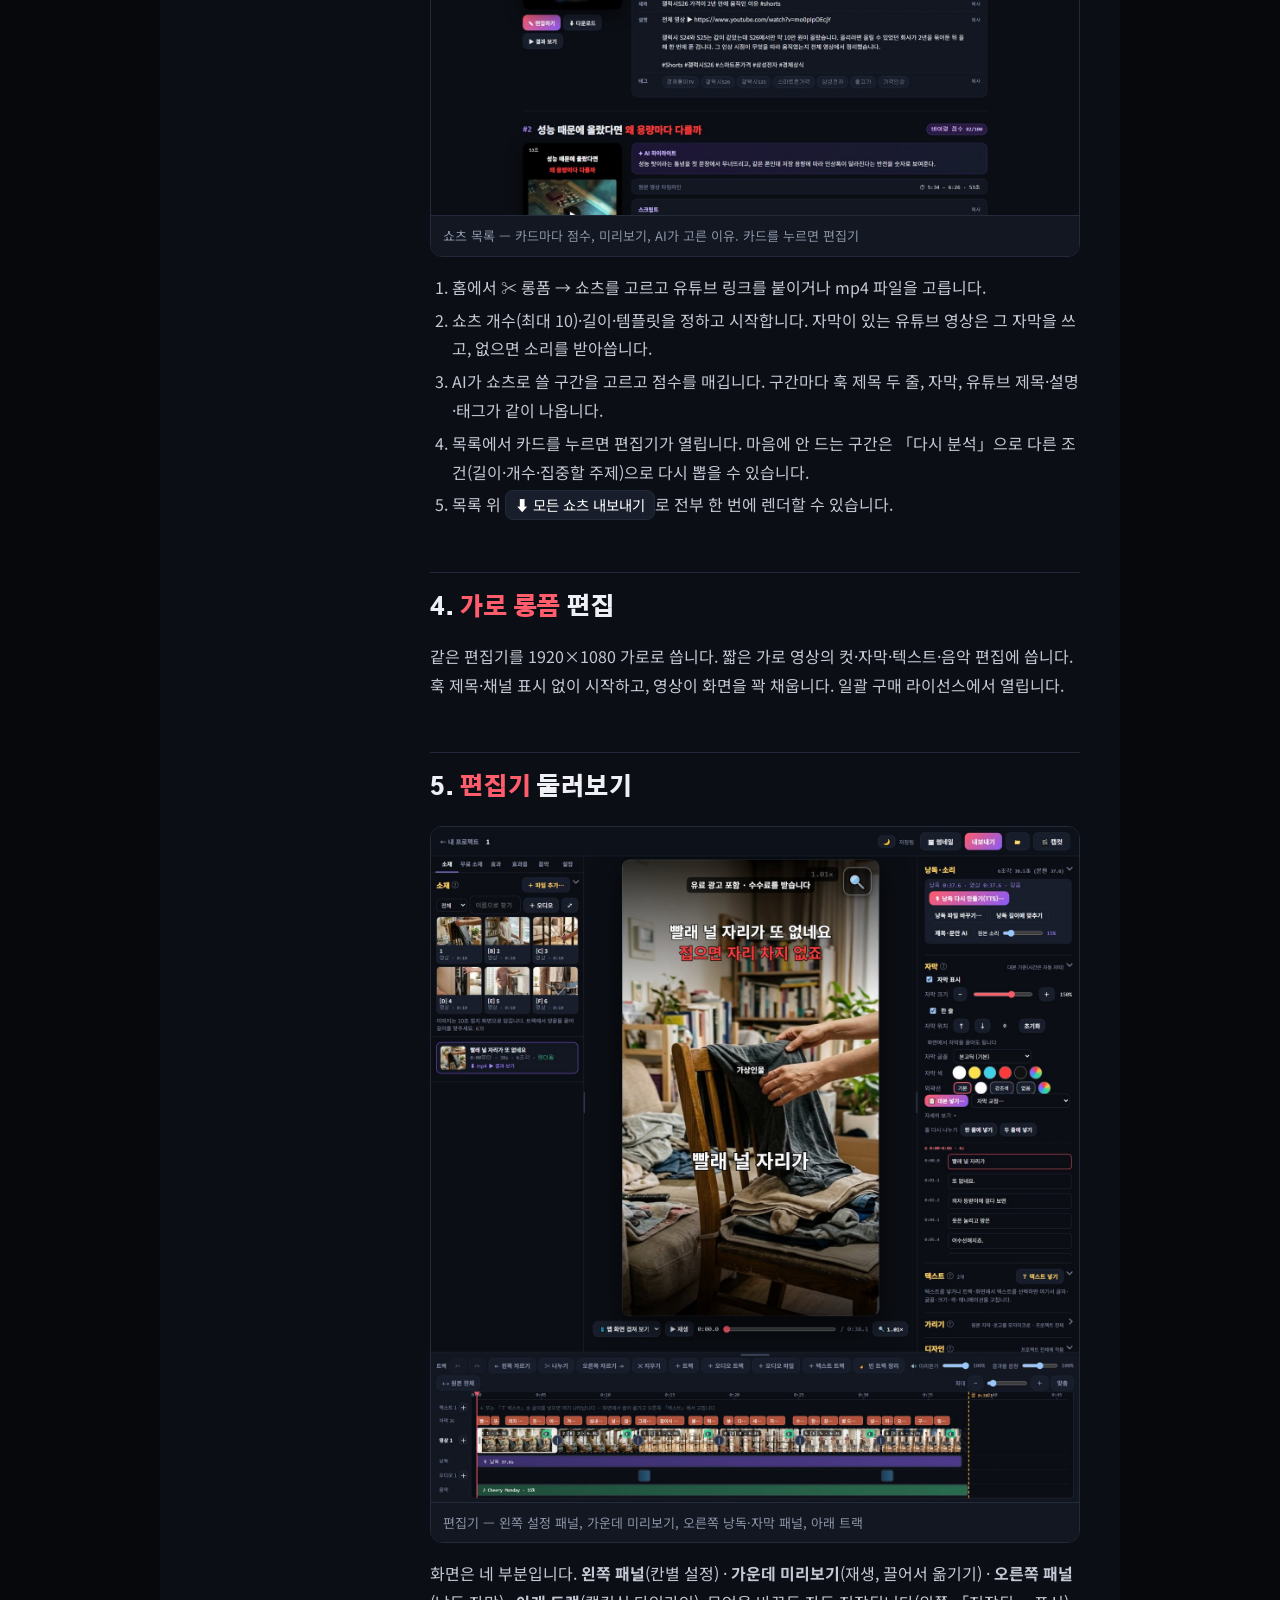
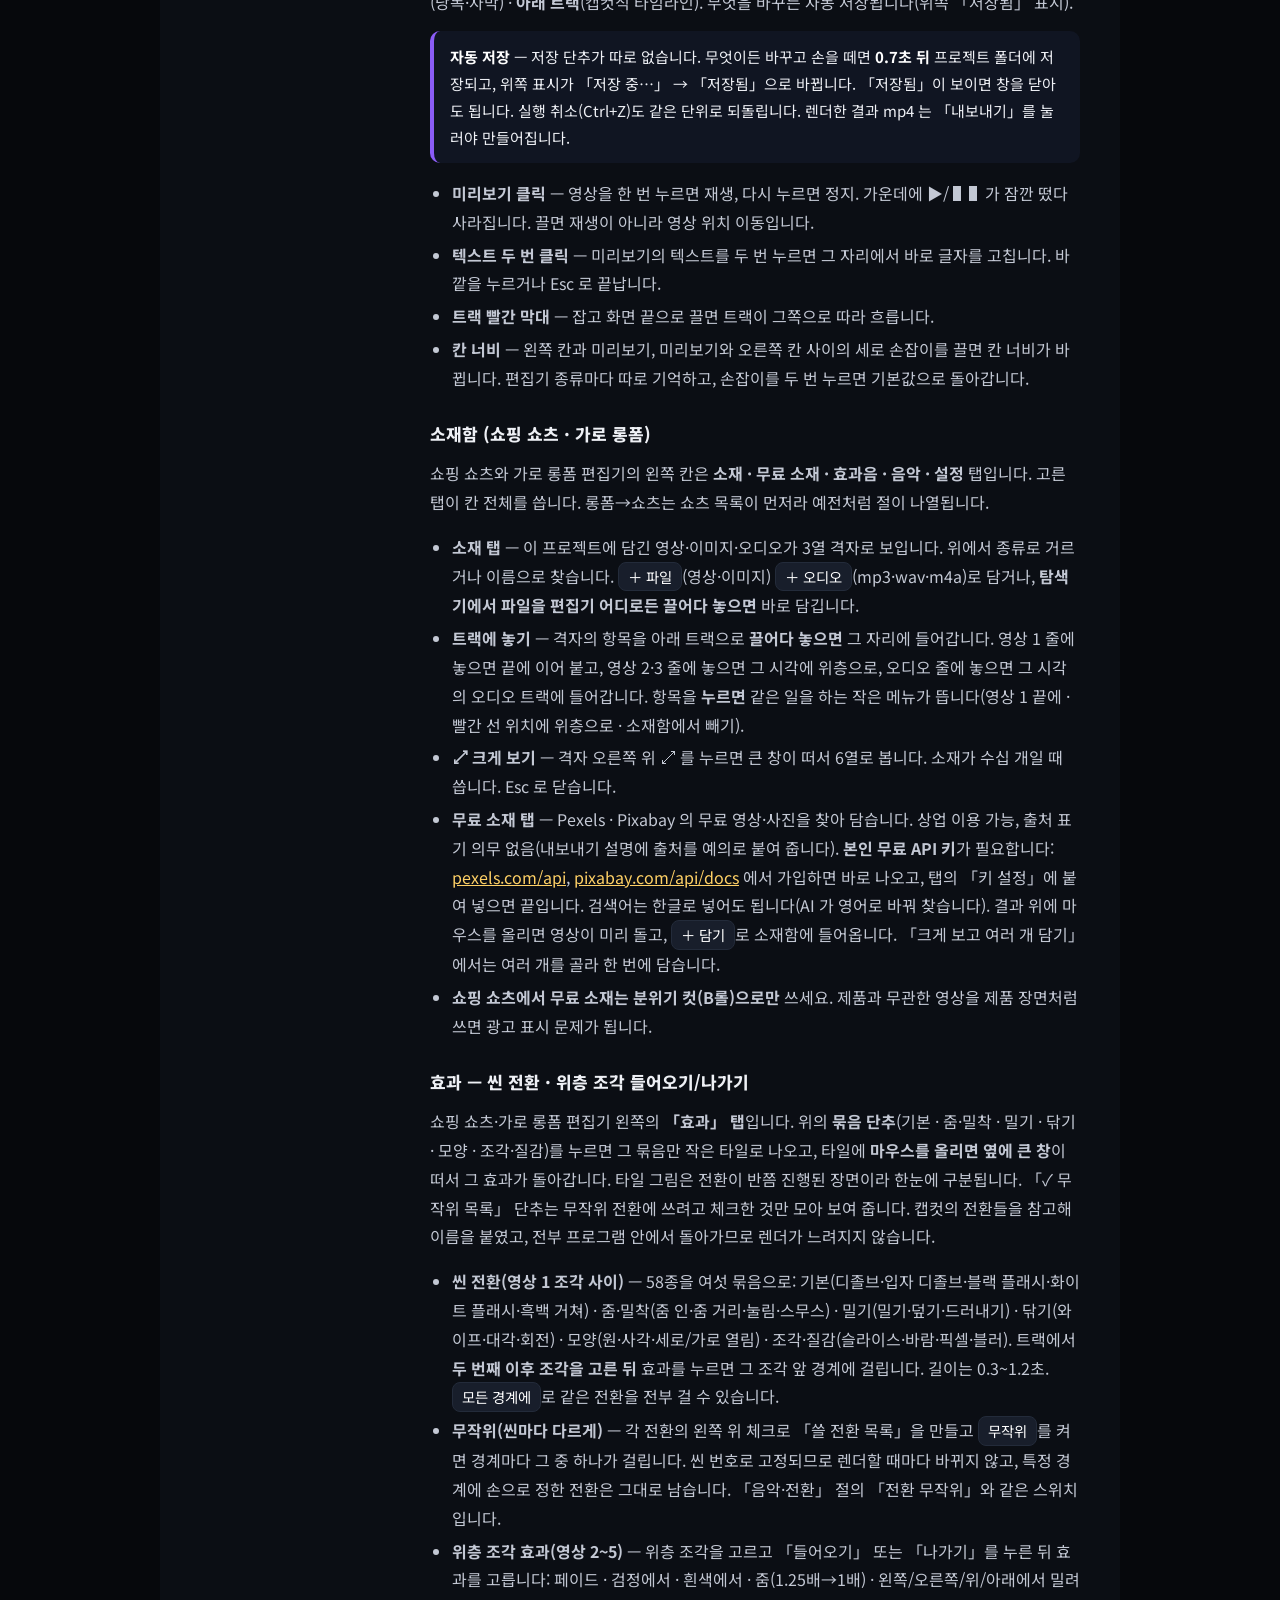
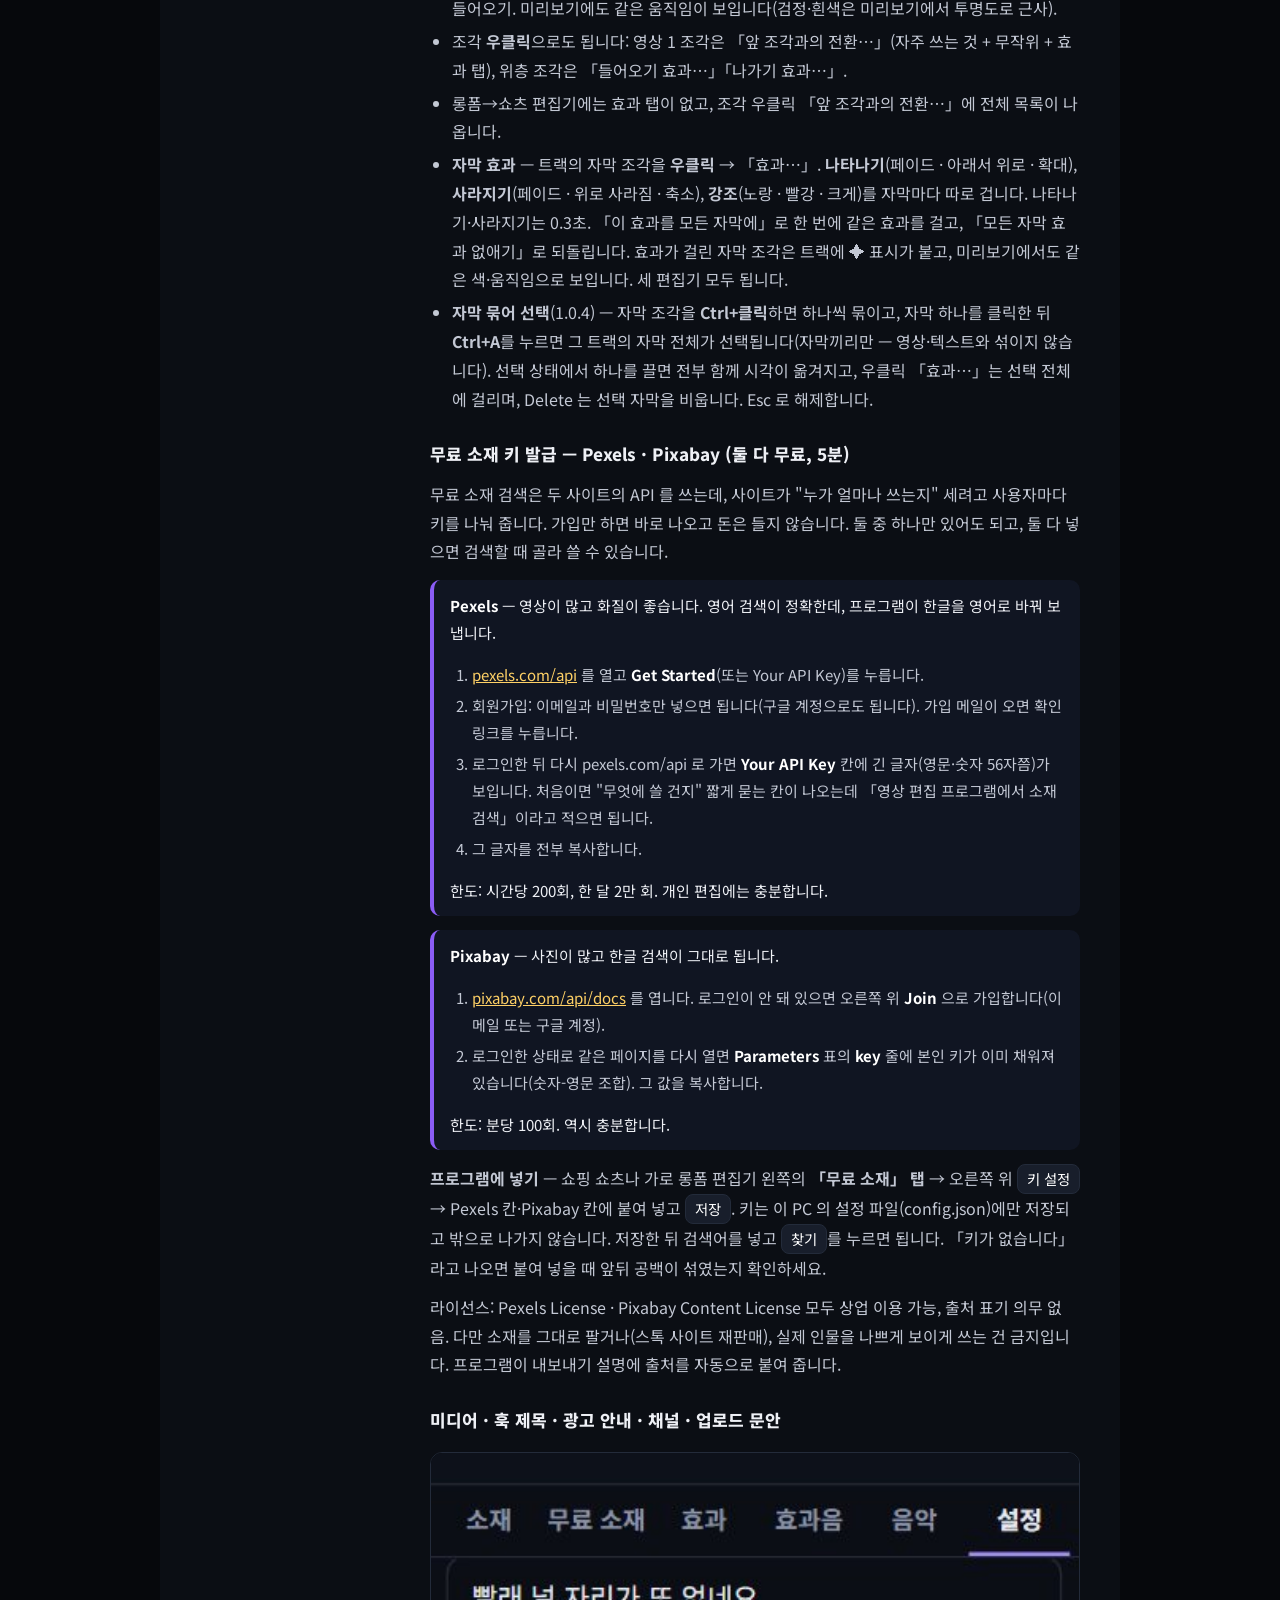
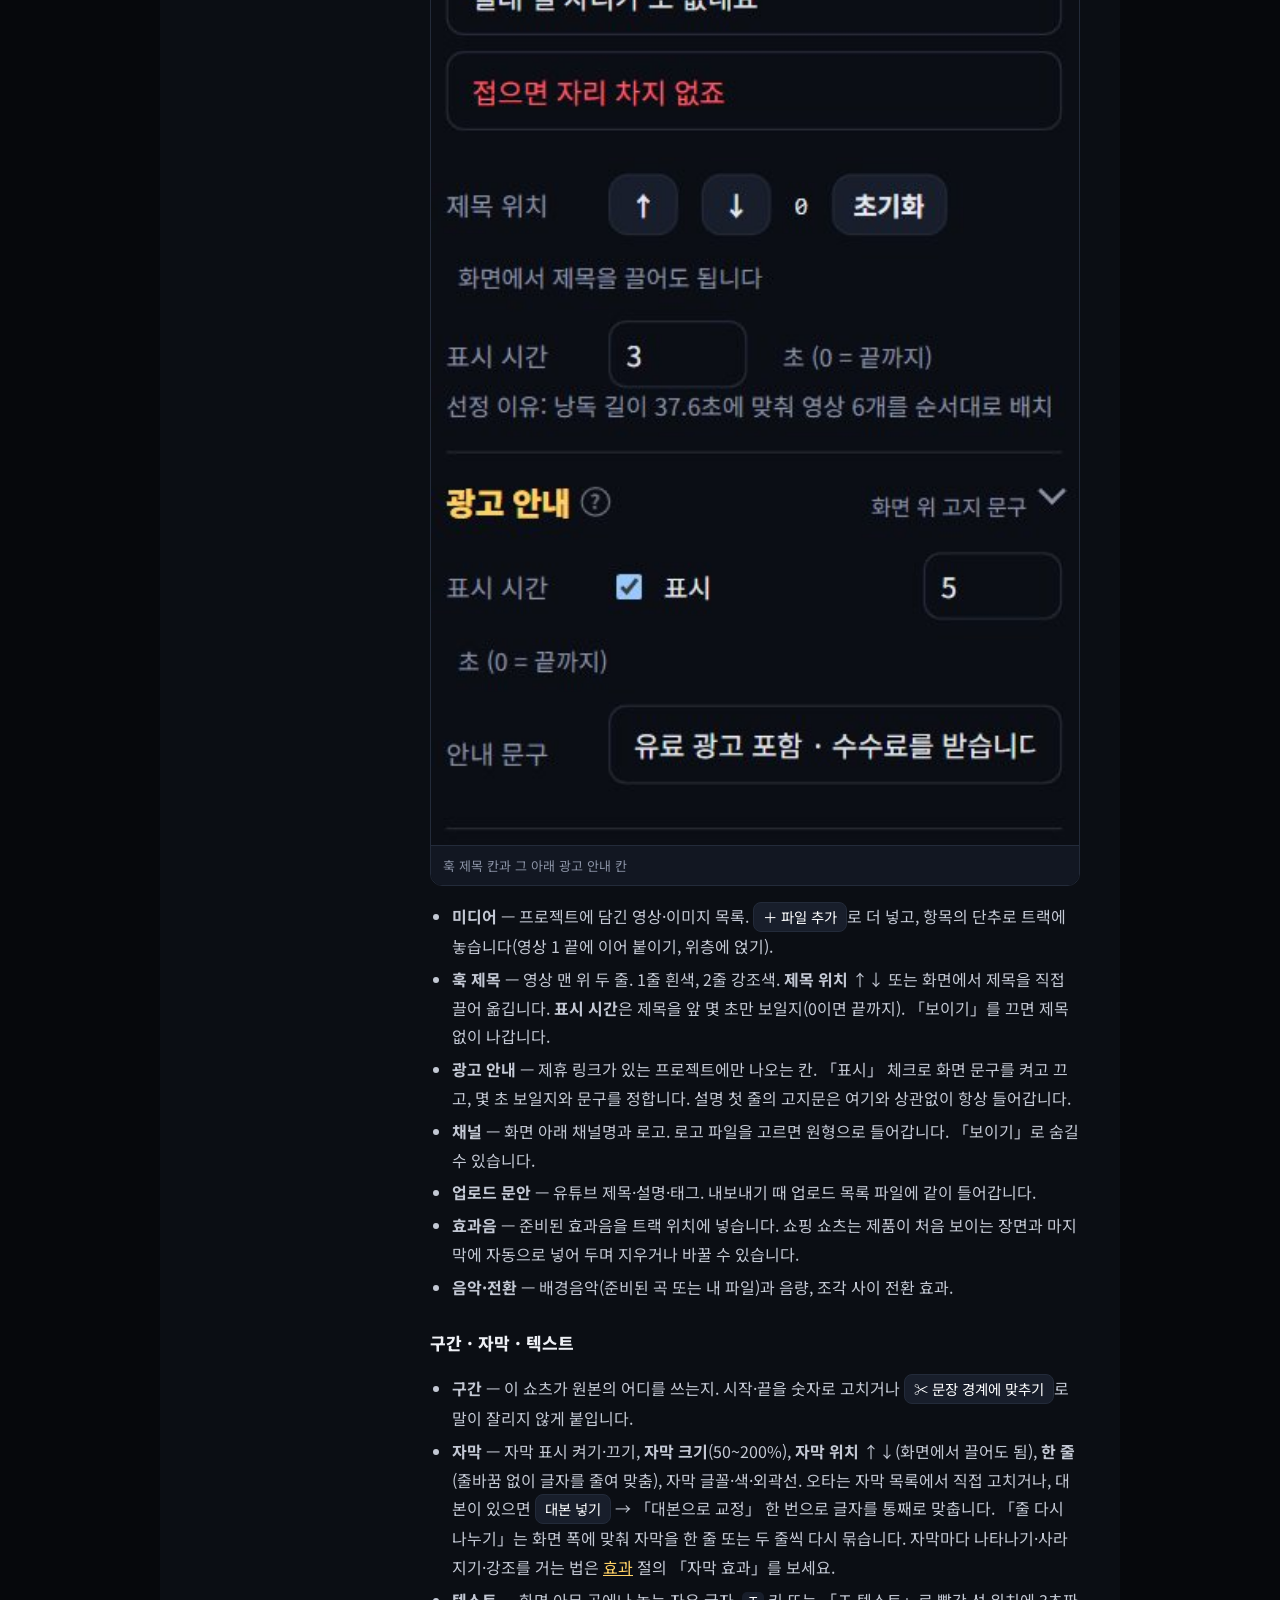
==== commit e419ef6a: "푸터에 공식 유튜브·인스타 링크를 넣는다 사이트에서 채널로 가는 길이 없어 소개 페이지가 막다른 길이었다. 히어로는 체험 신청 한 길만 남기고, 링크는 푸터 안 두 번째 줄에 둔다" ====
--- a/guide/index.html
+++ b/guide/index.html
@@ -31,7 +31,15 @@
 details{background:var(--bg2);border:1px solid var(--line);border-radius:10px;padding:10px 16px;margin:8px 0}summary{cursor:pointer;font-weight:700;color:#fff}details p{margin:8px 0 2px}
 @media(max-width:820px){.wrap{grid-template-columns:1fr}nav{position:static;height:auto;border-right:0;border-bottom:1px solid var(--line)}main{padding:24px 18px 60px}}
 </style>
-</head>
+<style>
+.legalfoot{margin-top:26px;padding-top:20px;border-top:1px solid #232b3a;
+  font:400 13px/1.95 "Noto Sans KR","Malgun Gothic",sans-serif;color:#8b93a6;letter-spacing:0}
+.legalfoot b{color:#c3c8d4;font-weight:700}
+.legalfoot a{color:#ffd166;text-decoration:none}
+.legalfoot a:hover{text-decoration:underline}
+.legalfoot .todo{color:#ff8a95;background:rgba(255,92,108,.12);
+  border:1px dashed rgba(255,92,108,.5);border-radius:6px;padding:1px 7px;font-size:12px}
+</style></head>
 <body translate="no"><div class="wrap">
 <nav>
   <div class="brand"><i>✂</i> 쇼츠컷 설명서</div>
@@ -346,7 +354,7 @@
 <li>AI가 만든 장면이나 가상 인물이 들어가면 「AI로 만든 영상」임을 설명에 밝히세요. 실제 사용 후기처럼 말하는 문장은 넣지 마세요.</li>
 <li>조회수·수익은 프로그램이 보장하지 않습니다.</li>
 </ul>
-<div class="foot">쇼츠컷 ShortsCut · <a href="https://shortscut.kr/">shortscut.kr</a> · 이 문서의 캡처는 실제 프로그램 화면이며 채널명은 가렸습니다. 문의와 구매는 <a href="../#buy">소개 페이지의 구매 안내</a>.</div>
+<div class="foot">쇼츠컷 ShortsCut · <a href="https://shortscut.kr/">shortscut.kr</a> · 이 문서의 캡처는 실제 프로그램 화면이며 채널명은 가렸습니다. 문의와 구매는 <a href="../#buy">소개 페이지의 구매 안내</a>.</div><!--legal--><div class="legalfoot"><b>동화기획</b> · 대표 김경하 · 사업자등록번호 608-09-36630 (<a href="https://www.ftc.go.kr/bizCommPop.do?wrkr_no=6080936630" target="_blank" rel="noopener">사업자정보 확인</a>)<br>통신판매업 신고 015-서울금천-1043 · 주소 서울특별시 금천구 독산로51길 45, 2층(독산동)<br>전화 050-6683-5882 · 이메일 photolark@gmail.com · 호스팅서비스 제공자 GitHub, Inc.<br><a href="/terms/">이용약관</a> · <a href="/privacy/"><b>개인정보처리방침</b></a> · <a href="/refund/">청약철회·환불</a></div><!--/legal-->
 </main>
 </div></body>
 </html>
